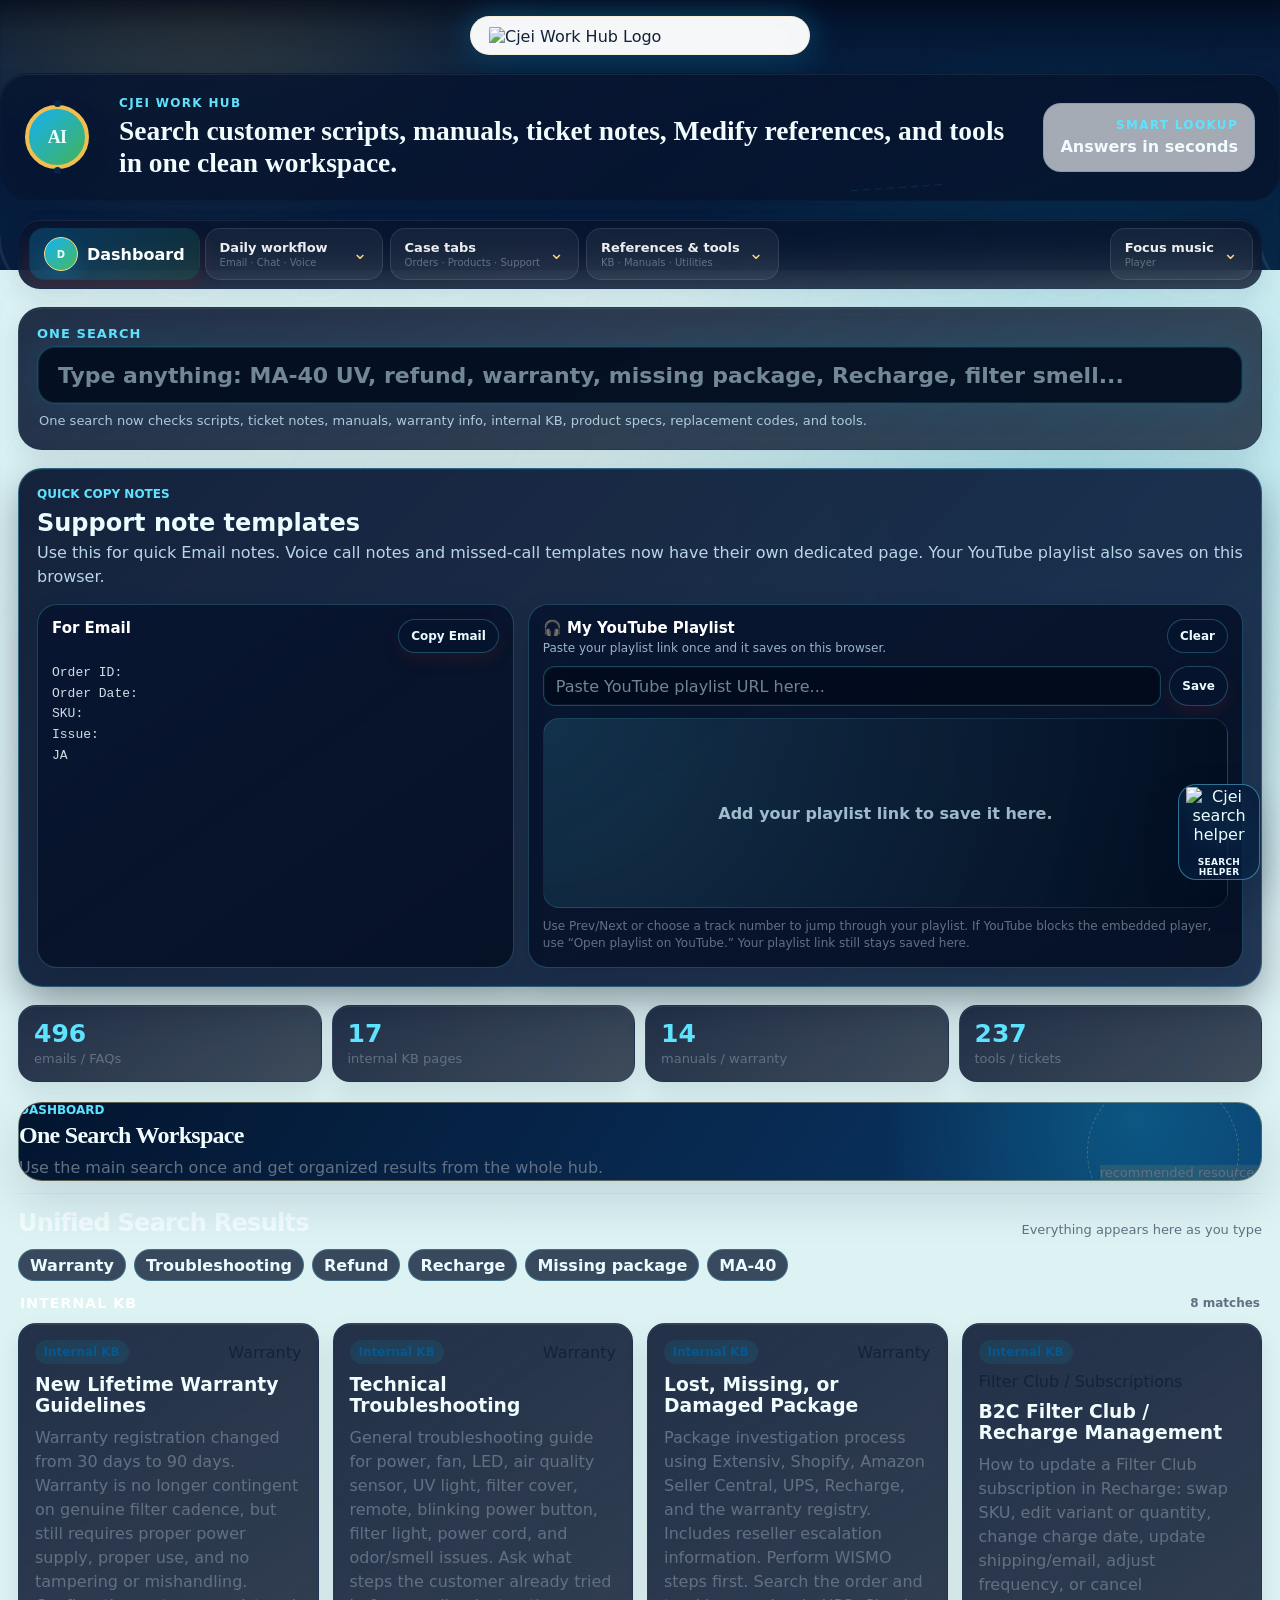
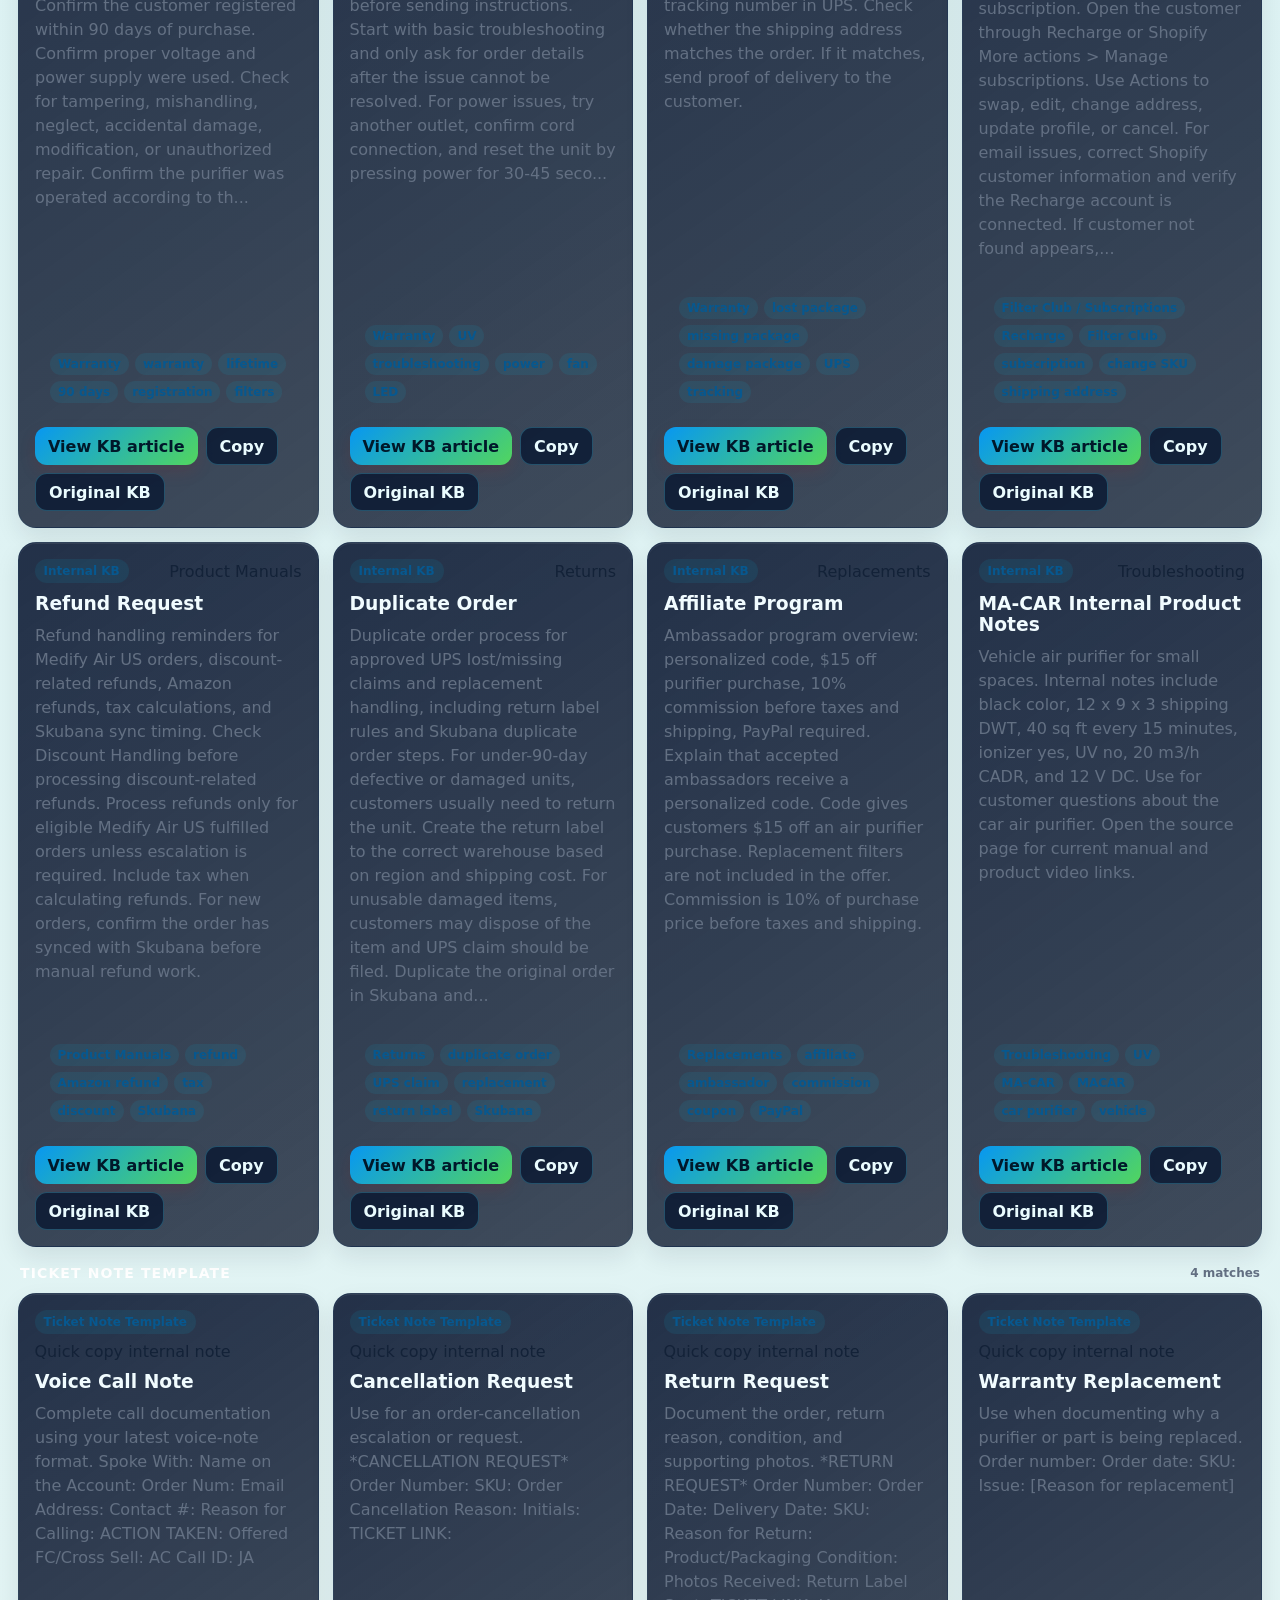
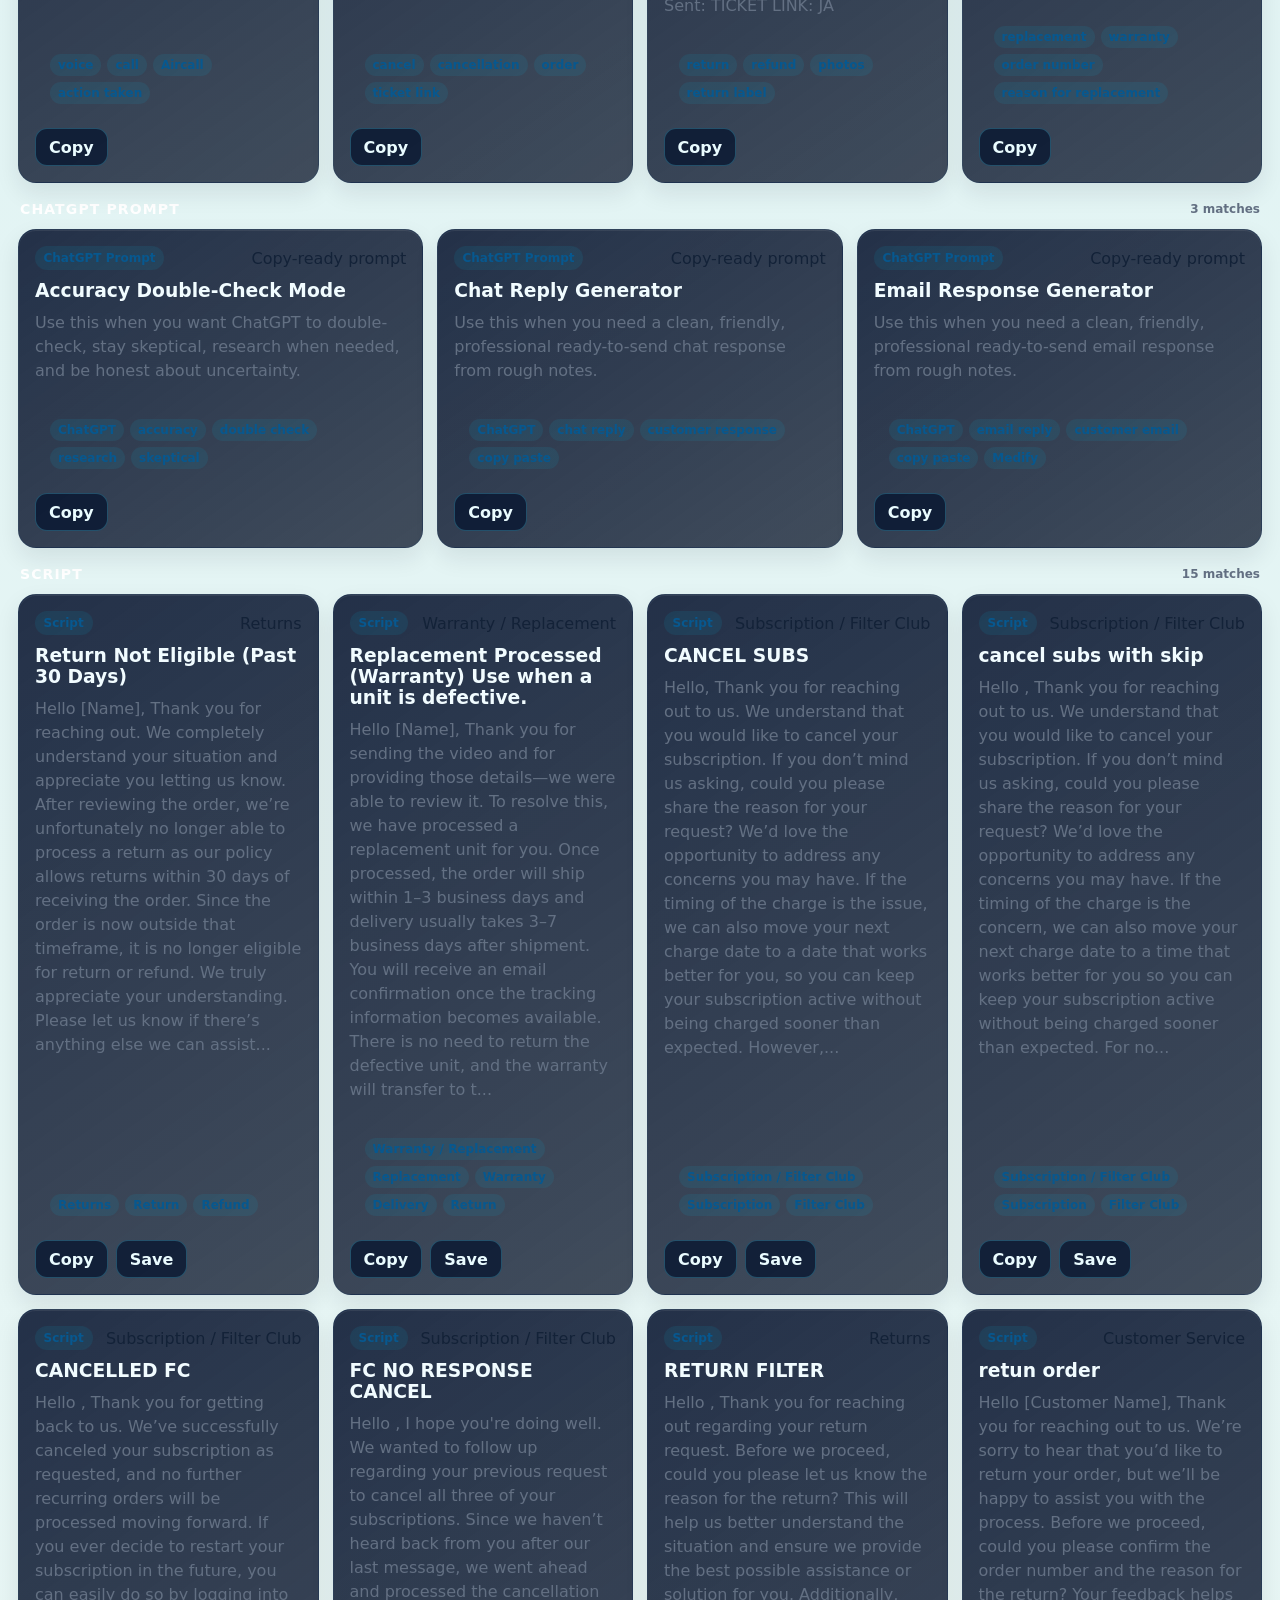
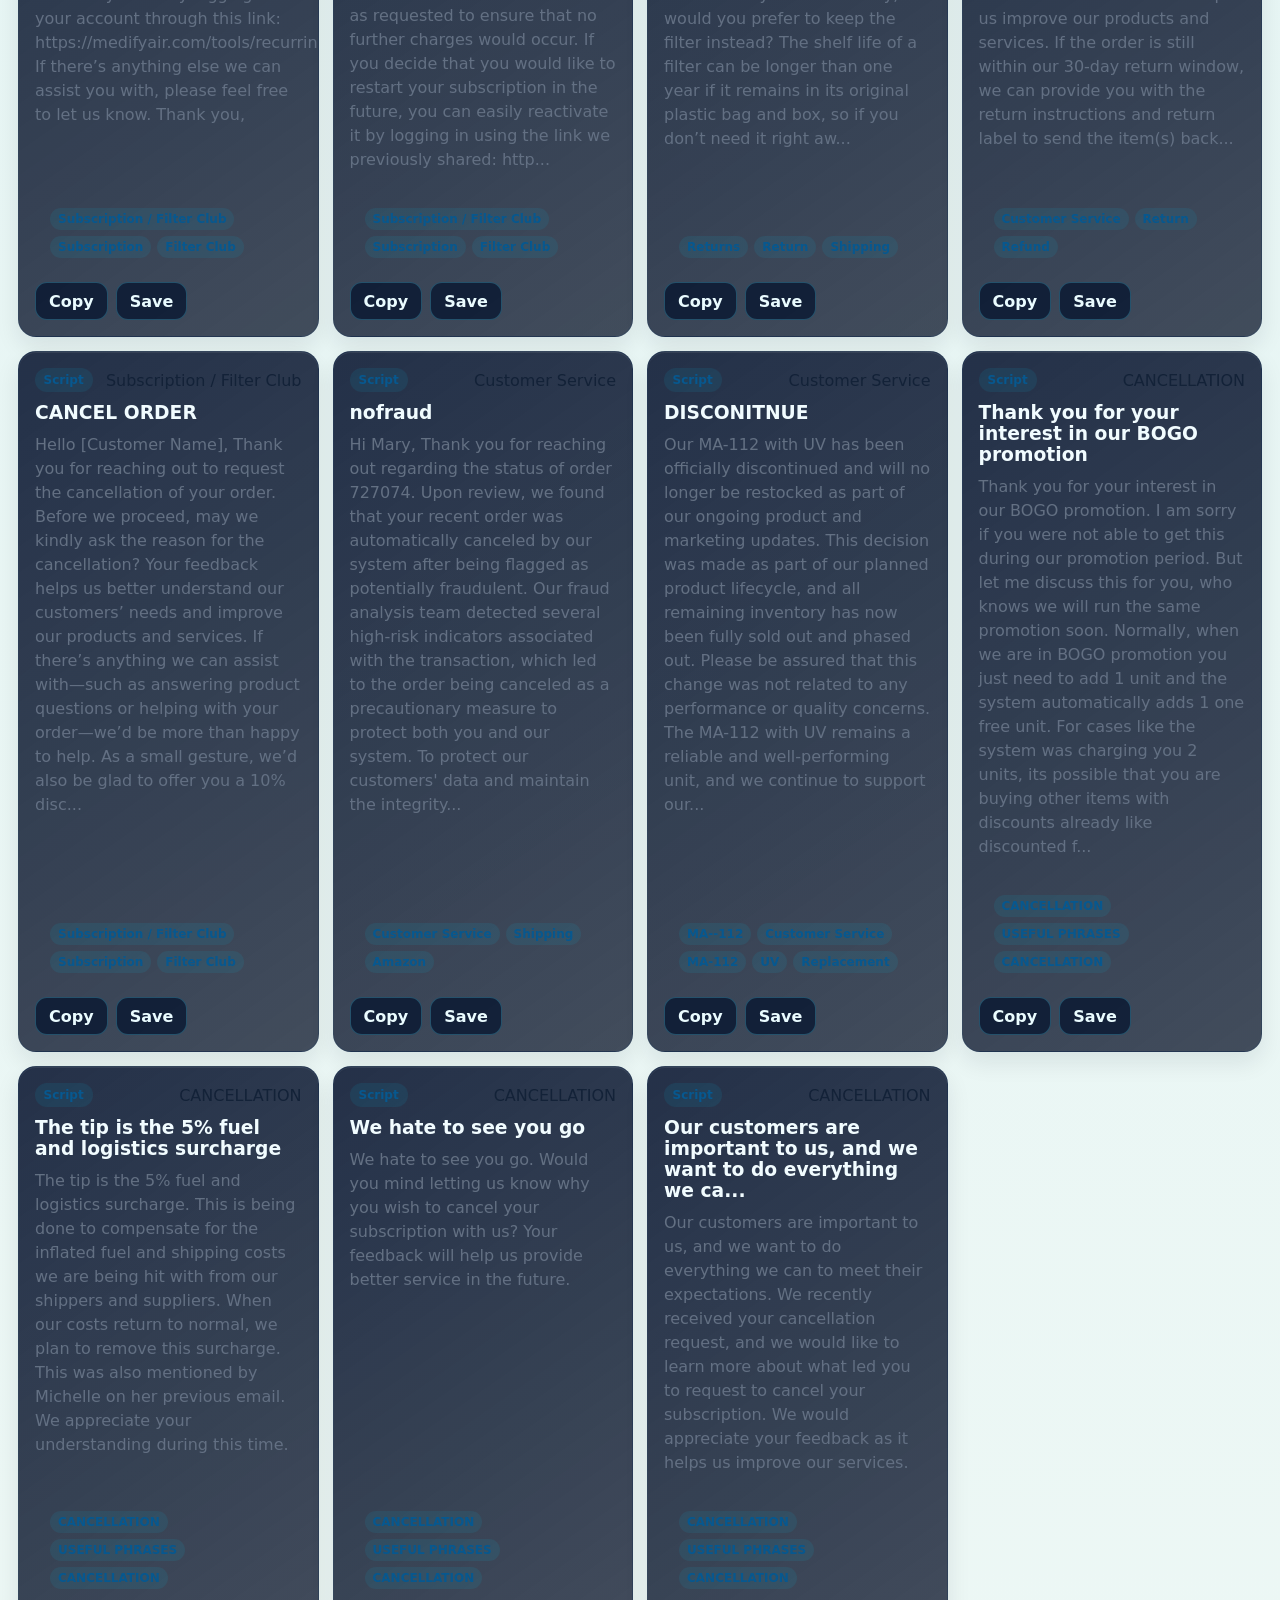
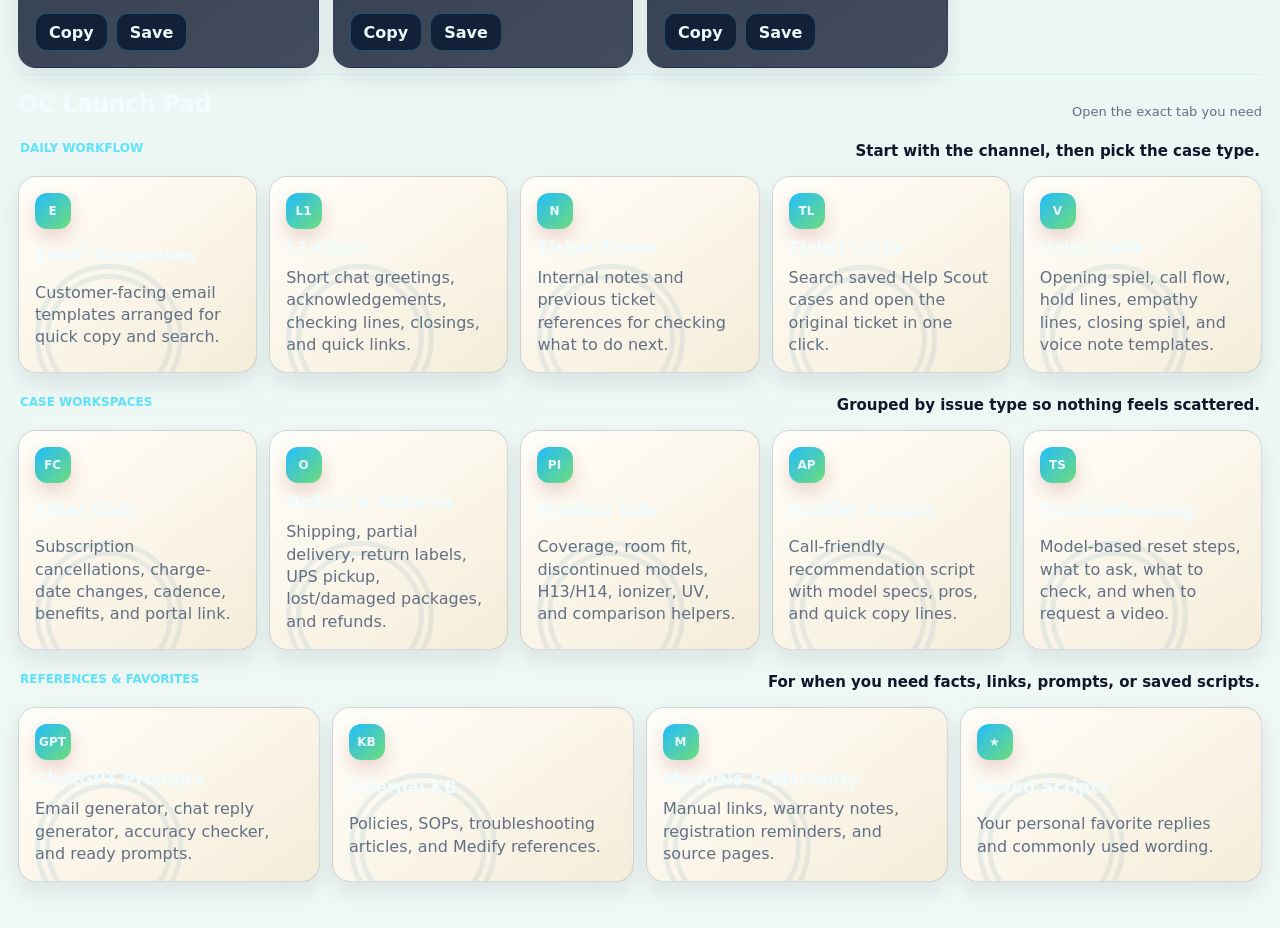
==== index.html @ 0a0c2036 "Add files via upload" ====
<!doctype html>
<html lang="en">
  <head>
    <meta charset="utf-8" />
    <meta name="viewport" content="width=device-width, initial-scale=1" />
    <title>Cjei Work Hub</title>
    <link rel="stylesheet" href="styles.css" />
  </head>
  <body>
    <header class="site-header">
      <div class="header-inner">
        <img src="assets/cjei-work-hub-logo.png" alt="Cjei Work Hub Logo" class="site-logo" />
      </div>
    </header>

    <section class="brand-hero" aria-label="Cjei Work Hub overview">
      <div class="hero-icon" aria-hidden="true">AI</div>
      <div>
        <span>Cjei Work Hub</span>
        <strong>Search customer scripts, manuals, ticket notes, Medify references, and tools in one clean workspace.</strong>
      </div>
      <div class="hero-stat" aria-label="Workspace benefit">
        <span>Smart lookup</span>
        <strong>Answers in seconds</strong>
      </div>
    </section>

    <main class="layout">
      <aside class="sidebar" aria-label="Workspace navigation">
        <div class="nav-dock">
          <span class="nav-group-label nav-dock-label">Start here</span>
          <button class="nav-item nav-home active" data-view="hub" title="Dashboard">
            <span class="icon">D</span>
            <span>Dashboard</span>
          </button>

          <details class="nav-dropdown">
            <summary>
              <span>Daily workflow</span>
              <small>Email · Chat · Voice</small>
            </summary>
            <div class="nav-dropdown-menu">
              <button class="nav-item" data-view="canned" title="Ready-to-send email responses">
                <span class="icon">E</span>
                <span>Email Responses</span>
              </button>
              <button class="nav-item" data-view="l1chats" title="L1 chat greetings and assistance templates">
                <span class="icon">L1</span>
                <span>L1 Chats</span>
              </button>
              <button class="nav-item" data-view="tickets" title="Ticket notes and previous cases">
                <span class="icon">N</span>
                <span>Ticket Notes</span>
              </button>
              <button class="nav-item" data-view="ticketLinks" title="Search and open saved Help Scout ticket links">
                <span class="icon">TL</span>
                <span>Ticket Links</span>
              </button>
              <button class="nav-item" data-view="voice" title="Voice call flow, spiels, and call notes">
                <span class="icon">V</span>
                <span>Voice Calls</span>
              </button>
            </div>
          </details>

          <details class="nav-dropdown">
            <summary>
              <span>Case tabs</span>
              <small>Orders · Products · Support</small>
            </summary>
            <div class="nav-dropdown-menu">
              <button class="nav-item" data-view="filterClub" title="Filter Club, subscriptions, cancellations, and charge-date changes">
                <span class="icon">FC</span>
                <span>Filter Club</span>
              </button>
              <button class="nav-item" data-view="orders" title="Orders, shipping, returns, refunds, and UPS flows">
                <span class="icon">O</span>
                <span>Orders & Returns</span>
              </button>
              <button class="nav-item" data-view="productInfo" title="Coverage, model comparison, and product notes">
                <span class="icon">PI</span>
                <span>Product Info</span>
              </button>
              <button class="nav-item" data-view="purifierScript" title="Air purifier recommendation scripts by model">
                <span class="icon">AP</span>
                <span>Purifier Scripts</span>
              </button>
              <button class="nav-item" data-view="troubleshooting" title="Model-based troubleshooting steps">
                <span class="icon">TS</span>
                <span>Troubleshooting</span>
              </button>
            </div>
          </details>

          <details class="nav-dropdown nav-dropdown-wide">
            <summary>
              <span>References & tools</span>
              <small>KB · Manuals · Utilities</small>
            </summary>
            <div class="nav-dropdown-menu nav-dropdown-grid">
              <button class="nav-item" data-view="prompts" title="Copy-ready ChatGPT prompts">
                <span class="icon">GPT</span>
                <span>ChatGPT Prompts</span>
              </button>
              <button class="nav-item" data-view="faqs" title="Common Medify Air customer questions and copy-ready answers">
                <span class="icon">FAQ</span>
                <span>FAQs</span>
              </button>
              <button class="nav-item" data-view="internalKb" title="Medify Air internal KB">
                <span class="icon">KB</span>
                <span>Internal KB</span>
              </button>
              <button class="nav-item" data-view="manuals" title="Manuals and warranty">
                <span class="icon">M</span>
                <span>Manuals & Warranty</span>
              </button>
              <button class="nav-item" data-view="tools" data-tool-focus="purifierCompare" title="Air purifier side-by-side comparison">
                <span class="icon">PC</span>
                <span>Purifier Compare</span>
              </button>
              <button class="nav-item" data-view="tools" data-tool-focus="replacement" title="Replacement code generator">
                <span class="icon">R</span>
                <span>Replacement Code</span>
              </button>
              <button class="nav-item" data-view="favorites" title="Saved scripts">
                <span class="icon">★</span>
                <span>Saved Scripts</span>
              </button>
              <button class="nav-item" data-view="tools" title="Sheet tools">
                <span class="icon">FX</span>
                <span>Sheet Tools</span>
              </button>
            </div>
          </details>

          <details class="nav-dropdown nav-music-dropdown">
            <summary>
              <span>Focus music</span>
              <small id="musicNavStatus">Player</small>
            </summary>
            <section class="focus-player" aria-label="Focus music player">
              <div>
                <p class="section-kicker">Focus music</p>
                <strong id="musicTitle">No track loaded</strong>
                <small id="musicMeta">Add safe audio URLs in focus_music.js</small>
              </div>
              <div class="music-controls">
                <button type="button" id="musicPrev" aria-label="Previous track">Prev</button>
                <button type="button" id="musicPlay" aria-label="Play or pause focus music">Play</button>
                <button type="button" id="musicNext" aria-label="Next track">Next</button>
                <button type="button" id="musicMute" aria-label="Mute or unmute focus music">Mute</button>
              </div>
              <label class="volume-control">
                <span>Volume</span>
                <input id="musicVolume" type="range" min="0" max="1" step="0.01" value="0.15" />
              </label>
            </section>
          </details>
        </div>
      </aside>

      <section class="workspace">
        <div class="toolbar">
          <label class="search-box">
            <span>One Search</span>
            <input id="searchInput" type="search" placeholder="Type anything: MA-40 UV, refund, warranty, missing package, Recharge, filter smell..." autocomplete="off" />
          </label>
          <select id="sheetFilter" aria-label="Filter by sheet"></select>
          <select id="sectionFilter" aria-label="Filter by section"></select>
          <p class="one-search-hint">One search now checks scripts, ticket notes, manuals, warranty info, internal KB, product specs, replacement codes, and tools.</p>
        </div>

        <section class="note-template-bar" aria-label="Quick copy note templates and YouTube playlist">
          <div class="note-template-intro">
            <p class="section-kicker">Quick copy notes</p>
            <h2>Support note templates</h2>
            <p>Use this for quick Email notes. Voice call notes and missed-call templates now have their own dedicated page. Your YouTube playlist also saves on this browser.</p>
          </div>

          <div class="note-template-grid">
            <article class="note-template-card">
              <div class="note-template-card-head">
                <strong>For Email</strong>
                <button class="note-template-copy" type="button" data-copy-text="Order ID: &#10;Order Date: &#10;SKU: &#10;Issue: &#10;JA" data-copy-label="Email note template copied" data-copy-key="quick-email-note" data-mark-completed="true">Copy Email</button>
              </div>
              <pre>Order ID: 
Order Date: 
SKU: 
Issue: 
JA</pre>
            </article>

            <article class="youtube-playlist-card">
              <div class="youtube-card-head">
                <div>
                  <strong>🎧 My YouTube Playlist</strong>
                  <span>Paste your playlist link once and it saves on this browser.</span>
                </div>
                <button class="youtube-clear" type="button" id="clearPlaylistBtn">Clear</button>
              </div>

              <div class="youtube-input-row">
                <input id="playlistUrlInput" type="url" placeholder="Paste YouTube playlist URL here..." autocomplete="off" />
                <button class="youtube-save" type="button" id="savePlaylistBtn">Save</button>
              </div>

              <div class="youtube-player-wrap" id="youtubePlayerWrap">
                <div class="youtube-empty" id="youtubeEmpty">
                  Add your playlist link to save it here.
                </div>
                <div
                  id="youtubePlaylistFrame"
                  class="youtube-player-frame"
                  aria-label="My YouTube Playlist"
                ></div>
              </div>

              <div class="youtube-controls" id="youtubeControls" hidden>
                <button class="youtube-step" type="button" id="youtubePrevBtn" aria-label="Play previous YouTube playlist track">◀ Prev</button>
                <label class="youtube-track-picker" for="youtubeTrackNumber">
                  <span>Track #</span>
                  <input id="youtubeTrackNumber" type="number" min="1" step="1" value="1" inputmode="numeric" />
                </label>
                <button class="youtube-load-track" type="button" id="youtubeLoadTrackBtn">Play selected</button>
                <button class="youtube-step" type="button" id="youtubeNextBtn" aria-label="Play next YouTube playlist track">Next ▶</button>
              </div>

              <div class="youtube-actions" id="youtubeActions" hidden>
                <a class="youtube-open" id="openPlaylistLink" href="#" target="_blank" rel="noopener noreferrer">▶ Open playlist on YouTube</a>
                <button class="youtube-copy-link" type="button" id="copyPlaylistLinkBtn">Copy link</button>
              </div>

              <p class="youtube-hint">Use Prev/Next or choose a track number to jump through your playlist. If YouTube blocks the embedded player, use “Open playlist on YouTube.” Your playlist link still stays saved here.</p>
            </article>
          </div>
        </section>

        <section class="stats" aria-label="Workspace summary">
          <div><strong id="recordCount">0</strong><span>emails / FAQs</span></div>
          <div><strong id="kbCount">0</strong><span>internal KB pages</span></div>
          <div><strong id="manualStatCount">0</strong><span>manuals / warranty</span></div>
          <div><strong id="toolCount">0</strong><span>tools / tickets</span></div>
        </section>

        <section id="hubView" class="view active">
          <div class="section-heading">
            <div>
              <p class="section-kicker">Dashboard</p>
              <h2>One Search Workspace</h2>
              <p>Use the main search once and get organized results from the whole hub.</p>
            </div>
            <span id="hubCount"></span>
          </div>

          <div class="result-header compact-heading">
            <h2>Unified Search Results</h2>
            <span>Everything appears here as you type</span>
          </div>
          <div class="quick-actions" aria-label="Common searches">
            <button class="quick-chip" type="button" data-quick-search="warranty">Warranty</button>
            <button class="quick-chip" type="button" data-quick-search="troubleshooting">Troubleshooting</button>
            <button class="quick-chip" type="button" data-quick-search="refund">Refund</button>
            <button class="quick-chip" type="button" data-quick-search="Recharge">Recharge</button>
            <button class="quick-chip" type="button" data-quick-search="missing package">Missing package</button>
            <button class="quick-chip" type="button" data-quick-search="MA-40">MA-40</button>
          </div>
          <div id="hubResults" class="knowledge-results"></div>
        
          <div class="result-header compact-heading section-shortcuts">
            <h2>OC Launch Pad</h2>
            <span>Open the exact tab you need</span>
          </div>

          <div class="dashboard-section-title">
            <p class="section-kicker">Daily workflow</p>
            <strong>Start with the channel, then pick the case type.</strong>
          </div>
          <div class="dashboard-grid compact-dashboard" aria-label="Daily workflow cards">
            <button class="dashboard-card" type="button" data-view="canned">
              <span class="card-icon">E</span>
              <strong>Email Responses</strong>
              <span>Customer-facing email templates arranged for quick copy and search.</span>
            </button>
            <button class="dashboard-card" type="button" data-view="l1chats">
              <span class="card-icon">L1</span>
              <strong>L1 Chats</strong>
              <span>Short chat greetings, acknowledgements, checking lines, closings, and quick links.</span>
            </button>
            <button class="dashboard-card" type="button" data-view="tickets">
              <span class="card-icon">N</span>
              <strong>Ticket Notes</strong>
              <span>Internal notes and previous ticket references for checking what to do next.</span>
            </button>
            <button class="dashboard-card" type="button" data-view="ticketLinks">
              <span class="card-icon">TL</span>
              <strong>Ticket Links</strong>
              <span>Search saved Help Scout cases and open the original ticket in one click.</span>
            </button>
            <button class="dashboard-card" type="button" data-view="voice">
              <span class="card-icon">V</span>
              <strong>Voice Calls</strong>
              <span>Opening spiel, call flow, hold lines, empathy lines, closing spiel, and voice note templates.</span>
            </button>
          </div>

          <div class="dashboard-section-title">
            <p class="section-kicker">Case workspaces</p>
            <strong>Grouped by issue type so nothing feels scattered.</strong>
          </div>
          <div class="dashboard-grid compact-dashboard" aria-label="Case workspace cards">
            <button class="dashboard-card" type="button" data-view="filterClub">
              <span class="card-icon">FC</span>
              <strong>Filter Club</strong>
              <span>Subscription cancellations, charge-date changes, cadence, benefits, and portal link.</span>
            </button>
            <button class="dashboard-card" type="button" data-view="orders">
              <span class="card-icon">O</span>
              <strong>Orders & Returns</strong>
              <span>Shipping, partial delivery, return labels, UPS pickup, lost/damaged packages, and refunds.</span>
            </button>
            <button class="dashboard-card" type="button" data-view="productInfo">
              <span class="card-icon">PI</span>
              <strong>Product Info</strong>
              <span>Coverage, room fit, discontinued models, H13/H14, ionizer, UV, and comparison helpers.</span>
            </button>
            <button class="dashboard-card" type="button" data-view="purifierScript">
              <span class="card-icon">AP</span>
              <strong>Purifier Scripts</strong>
              <span>Call-friendly recommendation script with model specs, pros, and quick copy lines.</span>
            </button>
            <button class="dashboard-card" type="button" data-view="troubleshooting">
              <span class="card-icon">TS</span>
              <strong>Troubleshooting</strong>
              <span>Model-based reset steps, what to ask, what to check, and when to request a video.</span>
            </button>
          </div>

          <div class="dashboard-section-title">
            <p class="section-kicker">References & favorites</p>
            <strong>For when you need facts, links, prompts, or saved scripts.</strong>
          </div>
          <div class="dashboard-grid compact-dashboard" aria-label="Reference cards">
            <button class="dashboard-card" type="button" data-view="prompts">
              <span class="card-icon">GPT</span>
              <strong>ChatGPT Prompts</strong>
              <span>Email generator, chat reply generator, accuracy checker, and ready prompts.</span>
            </button>
            <button class="dashboard-card" type="button" data-view="internalKb">
              <span class="card-icon">KB</span>
              <strong>Internal KB</strong>
              <span>Policies, SOPs, troubleshooting articles, and Medify references.</span>
            </button>
            <button class="dashboard-card" type="button" data-view="manuals">
              <span class="card-icon">M</span>
              <strong>Manuals & Warranty</strong>
              <span>Manual links, warranty notes, registration reminders, and source pages.</span>
            </button>
            <button class="dashboard-card" type="button" data-view="favorites">
              <span class="card-icon">★</span>
              <strong>Saved Scripts</strong>
              <span>Your personal favorite replies and commonly used wording.</span>
            </button>
          </div>

          </section>

        <section id="cannedView" class="view">
          <div class="section-heading">
            <div>
              <p class="section-kicker">Email response library</p>
              <h2>Email Responses</h2>
              <p>Search by customer issue, product/model, category, tags, or response text, then copy the right customer reply quickly.</p>
            </div>
            <span id="resultCount"></span>
          </div>
          <div class="library-toolbar">
            <label class="search-box">
              <span>Search canned responses</span>
              <input id="cannedSearch" type="search" placeholder="Search refund, warranty, subscription, MA-40, shipping..." autocomplete="off" />
            </label>
            <select id="cannedCategory" aria-label="Filter canned responses by category"></select>
            <select id="cannedModel" aria-label="Filter canned responses by model"></select>
            <button class="secondary-action" id="clearCannedFilters" type="button">Clear filters</button>
          </div>
          <div id="cannedChips" class="chip-row"></div>
          <div id="cards" class="cards"></div>
        </section>

        <section id="ticketsView" class="view">
          <div class="section-heading">
            <div>
              <p class="section-kicker">Ticket Library</p>
              <h2>Ticket Notes</h2>
              <p>Search previous internal notes, issue examples, customer scenarios, tags, models, and support references.</p>
            </div>
            <span id="ticketLibraryCount"></span>
          </div>
          <section class="ticket-note-template-panel" aria-label="Ticket note templates">
            <div class="ticket-note-template-heading">
              <div>
                <p class="section-kicker">Quick copy ticket notes</p>
                <h3>Ticket Note Templates</h3>
                <p>Copy the appropriate internal note, complete the missing details, and paste it into the customer ticket.</p>
              </div>
              <span id="ticketNoteTemplateCount"></span>
            </div>
            <div id="ticketNoteTemplateGrid" class="ticket-note-template-grid"></div>
          </section>

          <div class="ticket-hero">
            <label class="search-box">
              <span>Search tickets</span>
              <input id="ticketLibrarySearch" type="search" placeholder="Search delivered, unsafe link, MA-25, address update, refund..." autocomplete="off" />
            </label>
            <button class="secondary-action" id="clearTicketFilters" type="button">Clear filters</button>
          </div>
          <div class="filter-grid">
            <label>
              <span>Category</span>
              <select id="ticketLibraryCategory"></select>
            </label>
            <label>
              <span>Issue type</span>
              <select id="ticketLibraryIssue"></select>
            </label>
            <label>
              <span>Product / model</span>
              <select id="ticketLibraryModel"></select>
            </label>
            <label>
              <span>Status</span>
              <select id="ticketLibraryStatus"></select>
            </label>
            <label>
              <span>Tag</span>
              <select id="ticketLibraryTag"></select>
            </label>
          </div>
          <div id="ticketLibraryChips" class="chip-row"></div>
          <div id="ticketLibraryResults" class="ticket-library-grid"></div>
        </section>

        <section id="ticketLinksView" class="view">
          <div class="section-heading">
            <div>
              <p class="section-kicker">Direct ticket access</p>
              <h2>Ticket Links</h2>
              <p>Search saved Help Scout ticket references by issue, model, category, keyword, or ticket number, then open the original ticket directly.</p>
            </div>
            <span id="ticketLinkCount"></span>
          </div>
          <div class="ticket-hero ticket-link-hero">
            <label class="search-box">
              <span>Find a ticket link</span>
              <input id="ticketLinkSearch" type="search" placeholder="Search MA-50 LED, warranty, delivered, 65240..." autocomplete="off" />
            </label>
            <button class="secondary-action" id="clearTicketLinkSearch" type="button">Clear search</button>
          </div>
          <div class="ticket-link-note">
            <strong>Search Helper shortcut:</strong>
            <span>Ticket results now include an “Open ticket” button, so you can search from the dashboard or Cjei Bot and go straight to Help Scout.</span>
          </div>
          <div id="ticketLinkResults" class="ticket-library-grid ticket-link-grid"></div>
        </section>

        <section id="voiceView" class="view voice-page">
          <div class="section-heading">
            <div>
              <p class="section-kicker">Voice support</p>
              <h2>Voice Calls</h2>
              <p>Dedicated copy cards for call notes, missed-call SMS templates, outbound follow-up emails, and previous-agent call handling.</p>
            </div>
            <span>Voice notes + SMS</span>
          </div>

          <div class="workflow-page voice-flow-panel">
            <section class="flow-card hero-flow-card">
              <div>
                <p class="section-kicker">Call anchor</p>
                <h3>Simple flow when the call feels everywhere</h3>
                <p>Listen → verify → check → explain → next step → close warmly.</p>
              </div>
              <ol class="flow-steps">
                <li><strong>1. Listen + acknowledge</strong><span>I understand. Thank you for explaining that to me.</span></li>
                <li><strong>2. Verify</strong><span>Ask for order number, email, phone, or shipping address.</span></li>
                <li><strong>3. Check quietly</strong><span>Review order, subscription, warranty, tracking, or notes.</span></li>
                <li><strong>4. Explain clearly</strong><span>Tell the customer what happened and what we can do next.</span></li>
                <li><strong>5. Set expectations</strong><span>Give timeframe, email confirmation, tracking, or follow-up steps.</span></li>
                <li><strong>6. Close with care</strong><span>Ask if they need anything else, then end warmly.</span></li>
              </ol>
            </section>

            <section class="script-bank">
              <article class="note-template-card flow-script-card">
                <div class="note-template-card-head"><strong>Opening Spiel</strong><button class="note-template-copy" type="button" data-copy-text="Hi! Thank you for calling Medify Air. This is Cjei. How can I help you today?" data-copy-label="Opening spiel copied">Copy</button></div>
                <pre>Hi! Thank you for calling Medify Air. This is Cjei. How can I help you today?</pre>
              </article>
              <article class="note-template-card flow-script-card">
                <div class="note-template-card-head"><strong>Upset Customer Line</strong><button class="note-template-copy" type="button" data-copy-text="I’m sorry to hear that, but don’t worry. I’ll do my best to check this for you and help get this taken care of." data-copy-label="Empathy line copied">Copy</button></div>
                <pre>I’m sorry to hear that, but don’t worry. I’ll do my best to check this for you and help get this taken care of.</pre>
              </article>
              <article class="note-template-card flow-script-card">
                <div class="note-template-card-head"><strong>Hold / Checking Line</strong><button class="note-template-copy" type="button" data-copy-text="Thank you. Please give me just a moment while I pull this up and review the details." data-copy-label="Hold line copied">Copy</button></div>
                <pre>Thank you. Please give me just a moment while I pull this up and review the details.</pre>
              </article>
              <article class="note-template-card flow-script-card">
                <div class="note-template-card-head"><strong>Smile Closing</strong><button class="note-template-copy" type="button" data-copy-text="It was truly a pleasure assisting you today. Thank you so much for your patience and kindness. I’m glad we were able to get this taken care of for you, and I hope you have a wonderful rest of your day!" data-copy-label="Closing spiel copied">Copy</button></div>
                <pre>It was truly a pleasure assisting you today. Thank you so much for your patience and kindness. I’m glad we were able to get this taken care of for you, and I hope you have a wonderful rest of your day!</pre>
              </article>
            </section>

            <div class="section-band aht-call-band">
              <h3>AHT Call Control / Email Transition Scripts</h3>
              <span>End long order calls smoothly</span>
            </div>
            <section class="script-bank aht-call-script-bank" aria-label="AHT call control and email transition scripts">
              <article class="note-template-card flow-script-card aht-script-card">
                <div class="note-template-card-head">
                  <div>
                    <strong>AHT Call Control - Continue Order Setup by Email</strong>
                    <span>Use this when you need to create a draft order, invoice, secure checkout link, or subscription setup and continue by email.</span>
                  </div>
                  <button class="note-template-copy" type="button" data-copy-text="Just to make sure everything is handled correctly, I’ll go ahead and send the details to your email so you can review them carefully. From there, we can continue the next steps by email, and you can reply directly if you have any questions or if anything needs to be adjusted." data-copy-label="AHT Call Control - Continue Order Setup by Email copied">Copy</button>
                </div>
                <pre>Just to make sure everything is handled correctly, I’ll go ahead and send the details to your email so you can review them carefully. From there, we can continue the next steps by email, and you can reply directly if you have any questions or if anything needs to be adjusted.</pre>
              </article>
              <article class="note-template-card flow-script-card aht-script-card">
                <div class="note-template-card-head">
                  <div>
                    <strong>AHT Call Control - Warm Email Transition</strong>
                    <span>Friendly version when you do not want the customer to feel rushed.</span>
                  </div>
                  <button class="note-template-copy" type="button" data-copy-text="I want to make sure everything is entered correctly for you, and I also don’t want to keep you waiting on the line while I prepare the order. What I’ll do is send the order details and secure checkout link to your email instead.&#10;&#10;Please review everything first before completing the purchase, and once it’s done, just reply to my email so I can help move the order forward." data-copy-label="AHT Call Control - Warm Email Transition copied">Copy</button>
                </div>
                <pre>I want to make sure everything is entered correctly for you, and I also don’t want to keep you waiting on the line while I prepare the order. What I’ll do is send the order details and secure checkout link to your email instead.

Please review everything first before completing the purchase, and once it’s done, just reply to my email so I can help move the order forward.</pre>
              </article>
              <article class="note-template-card flow-script-card aht-script-card">
                <div class="note-template-card-head">
                  <div>
                    <strong>AHT Call Control - Long Call / Many Questions</strong>
                    <span>Use when the customer keeps asking follow-up questions and the call is getting long.</span>
                  </div>
                  <button class="note-template-copy" type="button" data-copy-text="I completely understand, and I want to make sure we get this handled properly. Since I’ll need to prepare the order and send you a secure payment link, the best next step is for me to send everything by email so you can review the details at your convenience.&#10;&#10;That way, you won’t have to stay on the phone while I work on the order, and you can simply reply to my email if anything needs to be changed." data-copy-label="AHT Call Control - Long Call / Many Questions copied">Copy</button>
                </div>
                <pre>I completely understand, and I want to make sure we get this handled properly. Since I’ll need to prepare the order and send you a secure payment link, the best next step is for me to send everything by email so you can review the details at your convenience.

That way, you won’t have to stay on the phone while I work on the order, and you can simply reply to my email if anything needs to be changed.</pre>
              </article>
              <article class="note-template-card flow-script-card aht-script-card">
                <div class="note-template-card-head">
                  <div>
                    <strong>AHT Call Control - Smooth Call Closing After Email Transition</strong>
                    <span>Use after explaining that the rest of the order/setup will continue by email.</span>
                  </div>
                  <button class="note-template-copy" type="button" data-copy-text="So just to recap, I’ll be sending the secure checkout/order details to your email. Please review everything first, and once completed, you can reply to my email so I can help with the next step.&#10;&#10;Before I let you go, is there anything else I can quickly assist you with today?&#10;&#10;Alright, thank you so much for your time. I’ll send the follow-up email shortly with the order details and next steps. You can reply there once you’re ready. Have a great day!" data-copy-label="AHT Call Control - Smooth Call Closing After Email Transition copied">Copy</button>
                </div>
                <pre>So just to recap, I’ll be sending the secure checkout/order details to your email. Please review everything first, and once completed, you can reply to my email so I can help with the next step.

Before I let you go, is there anything else I can quickly assist you with today?

Alright, thank you so much for your time. I’ll send the follow-up email shortly with the order details and next steps. You can reply there once you’re ready. Have a great day!</pre>
              </article>
              <article class="note-template-card flow-script-card aht-script-card">
                <div class="note-template-card-head">
                  <div>
                    <strong>AHT Call Control - Add Remaining Info to Follow-Up Email</strong>
                    <span>Use when the customer asks another question while you are already transitioning to email.</span>
                  </div>
                  <button class="note-template-copy" type="button" data-copy-text="I completely understand. To make sure I don’t miss any details and so you have everything in writing, I’ll include that information in my follow-up email as well. That way, you can review everything clearly, and we can continue from there." data-copy-label="AHT Call Control - Add Remaining Info to Follow-Up Email copied">Copy</button>
                </div>
                <pre>I completely understand. To make sure I don’t miss any details and so you have everything in writing, I’ll include that information in my follow-up email as well. That way, you can review everything clearly, and we can continue from there.</pre>
              </article>
            </section>
          </div>


            <div class="section-band voice-spiel-band">
              <h3>Voice Call Spiels / Ready Lines</h3>
              <span>Voicemail + common voice scenarios</span>
            </div>
            <section class="script-bank voice-spiel-script-bank" aria-label="Voice call spiels and ready lines">
              <article class="note-template-card flow-script-card voice-spiel-card">
                <div class="note-template-card-head">
                  <div>
                    <strong>Callback Voicemail</strong>
                    <span>Use when you tried calling the customer back and reached their voicemail.</span>
                  </div>
                  <button class="note-template-copy" type="button" data-copy-text="Hi, this is Medify Air Customer Support. We’re sorry we weren’t able to reach you today.&#10;&#10;If you still need assistance, please feel free to call us back at 1-888-258-1008. Our business hours are Monday through Friday from 9 AM to 9 PM, and Saturday from 9 AM to 6 PM.&#10;&#10;You may also email us at info@medifyair.com, and we’ll be happy to help.&#10;&#10;Thank you, and have a great day." data-copy-label="Callback Voicemail copied">Copy</button>
                </div>
                <pre>Hi, this is Medify Air Customer Support. We’re sorry we weren’t able to reach you today.

If you still need assistance, please feel free to call us back at 1-888-258-1008. Our business hours are Monday through Friday from 9 AM to 9 PM, and Saturday from 9 AM to 6 PM.

You may also email us at info@medifyair.com, and we’ll be happy to help.

Thank you, and have a great day.</pre>
              </article>
              <article class="note-template-card flow-script-card voice-spiel-card">
                <div class="note-template-card-head">
                  <div>
                    <strong>Follow-Up Call Voicemail</strong>
                    <span>Use when you called the customer back for an existing concern or ticket and reached voicemail.</span>
                  </div>
                  <button class="note-template-copy" type="button" data-copy-text="Hi, this is Cjei from Medify Air. I’m calling to follow up regarding your recent concern. Please don’t hesitate to call us back at 888-258-1008, or you may also send us an email at info@medifyair.com. Our business hours are Monday through Friday from 9:00 AM to 9:00 PM, and Saturday from 9:00 AM to 6:00 PM. Thank you, and have a great day." data-copy-label="Follow-Up Call Voicemail copied">Copy</button>
                </div>
                <pre>Hi, this is Cjei from Medify Air. I’m calling to follow up regarding your recent concern. Please don’t hesitate to call us back at 888-258-1008, or you may also send us an email at info@medifyair.com. Our business hours are Monday through Friday from 9:00 AM to 9:00 PM, and Saturday from 9:00 AM to 6:00 PM. Thank you, and have a great day.</pre>
              </article>
              <article class="note-template-card flow-script-card voice-spiel-card">
                <div class="note-template-card-head">
                  <div>
                    <strong>Order Follow-Up Voicemail</strong>
                    <span>Use when following up about an order, draft, invoice, or checkout link.</span>
                  </div>
                  <button class="note-template-copy" type="button" data-copy-text="Hi, this is Cjei from Medify Air. I’m calling to follow up regarding your order. I’ll also send you an email with the details, so you can review everything when you have a chance. Please don’t hesitate to call us back at 888-258-1008, or send us an email at info@medifyair.com. Our business hours are Monday through Friday from 9:00 AM to 9:00 PM, and Saturday from 9:00 AM to 6:00 PM. Thank you, and have a great day." data-copy-label="Order Follow-Up Voicemail copied">Copy</button>
                </div>
                <pre>Hi, this is Cjei from Medify Air. I’m calling to follow up regarding your order. I’ll also send you an email with the details, so you can review everything when you have a chance. Please don’t hesitate to call us back at 888-258-1008, or send us an email at info@medifyair.com. Our business hours are Monday through Friday from 9:00 AM to 9:00 PM, and Saturday from 9:00 AM to 6:00 PM. Thank you, and have a great day.</pre>
              </article>
              <article class="note-template-card flow-script-card voice-spiel-card">
                <div class="note-template-card-head">
                  <div>
                    <strong>UPS Claim Follow-Up Voicemail</strong>
                    <span>Use when following up about a lost, damaged, or investigation claim.</span>
                  </div>
                  <button class="note-template-copy" type="button" data-copy-text="Hi, this is Cjei from Medify Air. I’m calling to follow up regarding your UPS claim. I’ll send you an email with the current update, and you may reply there if you have any questions or additional information to provide. You can also call us back at 888-258-1008 or email us at info@medifyair.com during our business hours. Thank you, and have a great day." data-copy-label="UPS Claim Follow-Up Voicemail copied">Copy</button>
                </div>
                <pre>Hi, this is Cjei from Medify Air. I’m calling to follow up regarding your UPS claim. I’ll send you an email with the current update, and you may reply there if you have any questions or additional information to provide. You can also call us back at 888-258-1008 or email us at info@medifyair.com during our business hours. Thank you, and have a great day.</pre>
              </article>
              <article class="note-template-card flow-script-card voice-spiel-card">
                <div class="note-template-card-head">
                  <div>
                    <strong>Warranty Follow-Up Voicemail</strong>
                    <span>Use when following up about a warranty case, video, photo, proof of purchase, or next steps.</span>
                  </div>
                  <button class="note-template-copy" type="button" data-copy-text="Hi, this is Cjei from Medify Air. I’m calling to follow up regarding your warranty concern. I’ll also send you an email with the details and next steps, so you can review everything there. Please don’t hesitate to call us back at 888-258-1008, or send us an email at info@medifyair.com. Thank you, and have a great day." data-copy-label="Warranty Follow-Up Voicemail copied">Copy</button>
                </div>
                <pre>Hi, this is Cjei from Medify Air. I’m calling to follow up regarding your warranty concern. I’ll also send you an email with the details and next steps, so you can review everything there. Please don’t hesitate to call us back at 888-258-1008, or send us an email at info@medifyair.com. Thank you, and have a great day.</pre>
              </article>
              <article class="note-template-card flow-script-card voice-spiel-card">
                <div class="note-template-card-head">
                  <div>
                    <strong>Account Verification</strong>
                    <span>Use early in the call before checking order, subscription, warranty, or account details.</span>
                  </div>
                  <button class="note-template-copy" type="button" data-copy-text="I can definitely check that for you. To make sure I’m looking at the correct account, may I please have the email address or order number associated with the order?" data-copy-label="Account Verification copied">Copy</button>
                </div>
                <pre>I can definitely check that for you. To make sure I’m looking at the correct account, may I please have the email address or order number associated with the order?</pre>
              </article>
              <article class="note-template-card flow-script-card voice-spiel-card">
                <div class="note-template-card-head">
                  <div>
                    <strong>Permission to Hold</strong>
                    <span>Use before placing the customer on hold while you check systems or create an order.</span>
                  </div>
                  <button class="note-template-copy" type="button" data-copy-text="Thank you for that information. I’ll need a moment to review the details and make sure I’m giving you the correct information. Would it be okay if I place you on a brief hold?" data-copy-label="Permission to Hold copied">Copy</button>
                </div>
                <pre>Thank you for that information. I’ll need a moment to review the details and make sure I’m giving you the correct information. Would it be okay if I place you on a brief hold?</pre>
              </article>
              <article class="note-template-card flow-script-card voice-spiel-card">
                <div class="note-template-card-head">
                  <div>
                    <strong>Back From Hold</strong>
                    <span>Use when returning from hold, especially if the hold took longer than expected.</span>
                  </div>
                  <button class="note-template-copy" type="button" data-copy-text="Thank you so much for waiting, and I really appreciate your patience. I was able to check the details for you." data-copy-label="Back From Hold copied">Copy</button>
                </div>
                <pre>Thank you so much for waiting, and I really appreciate your patience. I was able to check the details for you.</pre>
              </article>
              <article class="note-template-card flow-script-card voice-spiel-card">
                <div class="note-template-card-head">
                  <div>
                    <strong>Need More Time / Avoid Dead Air</strong>
                    <span>Use when the system is loading or you need more time but do not want silence.</span>
                  </div>
                  <button class="note-template-copy" type="button" data-copy-text="I’m still reviewing the details on my end. Thank you for your patience — I just want to make sure everything is accurate before I provide the next step." data-copy-label="Need More Time / Avoid Dead Air copied">Copy</button>
                </div>
                <pre>I’m still reviewing the details on my end. Thank you for your patience — I just want to make sure everything is accurate before I provide the next step.</pre>
              </article>
              <article class="note-template-card flow-script-card voice-spiel-card">
                <div class="note-template-card-head">
                  <div>
                    <strong>No Card Info Over the Phone</strong>
                    <span>Use when the customer wants to provide payment details verbally.</span>
                  </div>
                  <button class="note-template-copy" type="button" data-copy-text="For your security, we’re not able to take card information over the phone. What I can do is send you a secure checkout link by email, and you can enter your payment information safely from there." data-copy-label="No Card Info Over the Phone copied">Copy</button>
                </div>
                <pre>For your security, we’re not able to take card information over the phone. What I can do is send you a secure checkout link by email, and you can enter your payment information safely from there.</pre>
              </article>
              <article class="note-template-card flow-script-card voice-spiel-card">
                <div class="note-template-card-head">
                  <div>
                    <strong>Secure Checkout Link Recap</strong>
                    <span>Use before ending a call after sending a draft order or invoice.</span>
                  </div>
                  <button class="note-template-copy" type="button" data-copy-text="Just to recap, I sent the secure checkout link to your email. Please review the order details first, and once everything looks correct, you can complete the purchase through that link. After that, you can reply to my email with the order number so I can help with the next step." data-copy-label="Secure Checkout Link Recap copied">Copy</button>
                </div>
                <pre>Just to recap, I sent the secure checkout link to your email. Please review the order details first, and once everything looks correct, you can complete the purchase through that link. After that, you can reply to my email with the order number so I can help with the next step.</pre>
              </article>
              <article class="note-template-card flow-script-card voice-spiel-card">
                <div class="note-template-card-head">
                  <div>
                    <strong>Shipping Timeframe After Order</strong>
                    <span>Use after confirming an order has been placed or moved forward.</span>
                  </div>
                  <button class="note-template-copy" type="button" data-copy-text="Once your order has been processed, it will be fulfilled and shipped within 1–3 business days, and delivered within 3–7 business days after shipment. You’ll receive an email confirmation once the order ships and tracking information is available." data-copy-label="Shipping Timeframe After Order copied">Copy</button>
                </div>
                <pre>Once your order has been processed, it will be fulfilled and shipped within 1–3 business days, and delivered within 3–7 business days after shipment. You’ll receive an email confirmation once the order ships and tracking information is available.</pre>
              </article>
              <article class="note-template-card flow-script-card voice-spiel-card">
                <div class="note-template-card-head">
                  <div>
                    <strong>Subscription Activation Reminder</strong>
                    <span>Use when sending a Filter Club activation request.</span>
                  </div>
                  <button class="note-template-copy" type="button" data-copy-text="I also sent the subscription activation request to your email. Please review the details carefully before proceeding, and once everything looks correct, you can complete the activation through the link provided." data-copy-label="Subscription Activation Reminder copied">Copy</button>
                </div>
                <pre>I also sent the subscription activation request to your email. Please review the details carefully before proceeding, and once everything looks correct, you can complete the activation through the link provided.</pre>
              </article>
              <article class="note-template-card flow-script-card voice-spiel-card">
                <div class="note-template-card-head">
                  <div>
                    <strong>Escalation / Email Follow-Up</strong>
                    <span>Use when the concern needs further review and you need to continue by email.</span>
                  </div>
                  <button class="note-template-copy" type="button" data-copy-text="I want to make sure this is handled correctly, so I’ll need to review this further with our team. I’ll send you a follow-up email with the next update, and you can reply there if you have any additional information to add." data-copy-label="Escalation / Email Follow-Up copied">Copy</button>
                </div>
                <pre>I want to make sure this is handled correctly, so I’ll need to review this further with our team. I’ll send you a follow-up email with the next update, and you can reply there if you have any additional information to add.</pre>
              </article>
              <article class="note-template-card flow-script-card voice-spiel-card">
                <div class="note-template-card-head">
                  <div>
                    <strong>Previous Agent Unavailable</strong>
                    <span>Use when the customer asks for another agent who is not available.</span>
                  </div>
                  <button class="note-template-copy" type="button" data-copy-text="I understand you were working with them before. They may not be available at the moment, but I can still review the account notes and do my best to continue helping you from where things left off." data-copy-label="Previous Agent Unavailable copied">Copy</button>
                </div>
                <pre>I understand you were working with them before. They may not be available at the moment, but I can still review the account notes and do my best to continue helping you from where things left off.</pre>
              </article>
              <article class="note-template-card flow-script-card voice-spiel-card">
                <div class="note-template-card-head">
                  <div>
                    <strong>Transfer Warm-Up</strong>
                    <span>Use before transferring the customer to another agent or department.</span>
                  </div>
                  <button class="note-template-copy" type="button" data-copy-text="I want to make sure you’re connected with the right support. I’ll transfer you now, and I’ll do my best to provide the next agent with the details so you don’t have to repeat everything." data-copy-label="Transfer Warm-Up copied">Copy</button>
                </div>
                <pre>I want to make sure you’re connected with the right support. I’ll transfer you now, and I’ll do my best to provide the next agent with the details so you don’t have to repeat everything.</pre>
              </article>
              <article class="note-template-card flow-script-card voice-spiel-card">
                <div class="note-template-card-head">
                  <div>
                    <strong>Callback Offer</strong>
                    <span>Use when the customer prefers not to wait or the concern needs more time.</span>
                  </div>
                  <button class="note-template-copy" type="button" data-copy-text="I understand. If it’s more convenient, we can also follow up with you by email, or you may provide your preferred callback number and the best time for us to reach you." data-copy-label="Callback Offer copied">Copy</button>
                </div>
                <pre>I understand. If it’s more convenient, we can also follow up with you by email, or you may provide your preferred callback number and the best time for us to reach you.</pre>
              </article>
              <article class="note-template-card flow-script-card voice-spiel-card">
                <div class="note-template-card-head">
                  <div>
                    <strong>Smooth End When Call Is Getting Long</strong>
                    <span>Use when you already answered the main concern and need to wrap up professionally.</span>
                  </div>
                  <button class="note-template-copy" type="button" data-copy-text="I want to make sure I don’t keep you on the line longer than necessary. I’ll include the remaining details in my follow-up email, so you’ll have everything in writing and can reply there if anything needs to be adjusted." data-copy-label="Smooth End When Call Is Getting Long copied">Copy</button>
                </div>
                <pre>I want to make sure I don’t keep you on the line longer than necessary. I’ll include the remaining details in my follow-up email, so you’ll have everything in writing and can reply there if anything needs to be adjusted.</pre>
              </article>
              <article class="note-template-card flow-script-card voice-spiel-card">
                <div class="note-template-card-head">
                  <div>
                    <strong>Avoid Saying ‘Actually’</strong>
                    <span>Quick replacements when you catch yourself saying actually too often.</span>
                  </div>
                  <button class="note-template-copy" type="button" data-copy-text="Instead of saying “actually,” you can use: “Just to clarify,” “Upon checking,” “Based on what I’m seeing here,” “In this case,” “At this time,” or “What I can confirm is.”" data-copy-label="Avoid Saying ‘Actually’ copied">Copy</button>
                </div>
                <pre>Instead of saying “actually,” you can use: “Just to clarify,” “Upon checking,” “Based on what I’m seeing here,” “In this case,” “At this time,” or “What I can confirm is.”</pre>
              </article>
            </section>

          <div class="voice-template-grid note-template-grid">
            <article class="note-template-card voice-template-card voice-wide">
              <div class="note-template-card-head">
                <strong>For Voice Notes</strong>
                <button class="note-template-copy" type="button" data-copy-text="Spoke With: &#10;Name on the Account: &#10;Order Num: &#10;Email Address: &#10;Contact #: &#10;Reason for Calling:&#10;-&#10;ACTION TAKEN: &#10;-&#10;Offered FC/Cross Sell: &#10;AC Call ID:&#10;JA " data-copy-label="Voice notes copied">Copy</button>
              </div>
              <pre>Spoke With: 
Name on the Account: 
Order Num: 
Email Address: 
Contact #: 
Reason for Calling:
-
ACTION TAKEN: 
-
Offered FC/Cross Sell: 
AC Call ID:
JA </pre>
            </article>
            <article class="note-template-card voice-template-card ">
              <div class="note-template-card-head">
                <strong>SMS Missed Call</strong>
                <button class="note-template-copy" type="button" data-copy-text="Hi! Thank you for contacting Medify Air. We&#x27;re sorry we missed your call. If you need additional help, please send us an email or don&#x27;t hesitate to call us back during our business hours. Our operating hours are from 9am to 9pm on weekdays and 9am to 6pm on Saturdays.&#10;&#10;Medify Air Customer Support Team&#10;Phone: 1-888-258-1008&#10;Email: info@medifyair.com" data-copy-label="SMS missed call copied">Copy</button>
              </div>
              <pre>Hi! Thank you for contacting Medify Air. We're sorry we missed your call. If you need additional help, please send us an email or don't hesitate to call us back during our business hours. Our operating hours are from 9am to 9pm on weekdays and 9am to 6pm on Saturdays.

Medify Air Customer Support Team
Phone: 1-888-258-1008
Email: info@medifyair.com</pre>
            </article>
            <article class="note-template-card voice-template-card ">
              <div class="note-template-card-head">
                <strong>Outbound Email</strong>
                <button class="note-template-copy" type="button" data-copy-text="Hi,&#10;&#10;Good day to you! This is Cjei from Medify Air, and I hope that you&#x27;re having a great day so far. I noticed that we missed your call earlier, and I wanted to reach out to see if there&#x27;s anything we can do to assist you. I just wanted to let you know that our team is here to help in any way we can, so please don&#x27;t hesitate to let us know what you need.&#10;&#10;Our operating hours are from 9am to 9pm on weekdays and 9am to 6pm on Saturdays.&#10;&#10;Medify Air Customer Support Team&#10;Phone: 1-888-258-1008&#10;Email: info@medifyair.com&#10;&#10;Have a great day!&#10;&#10;Best," data-copy-label="Outbound email copied" data-copy-key="voice-outbound-email" data-mark-completed="true">Copy</button>
              </div>
              <pre>Hi,

Good day to you! This is Cjei from Medify Air, and I hope that you're having a great day so far. I noticed that we missed your call earlier, and I wanted to reach out to see if there's anything we can do to assist you. I just wanted to let you know that our team is here to help in any way we can, so please don't hesitate to let us know what you need.

Our operating hours are from 9am to 9pm on weekdays and 9am to 6pm on Saturdays.

Medify Air Customer Support Team
Phone: 1-888-258-1008
Email: info@medifyair.com

Have a great day!

Best,</pre>
            </article>
            <article class="note-template-card voice-template-card ">
              <div class="note-template-card-head">
                <strong>Customer Requesting Previous Agent</strong>
                <button class="note-template-copy" type="button" data-copy-text="Customer is requesting for the previous agent:&#10;- If the agent being requested is available, transfer the call.&#10;- If the agent is engaged on a call or out of the office, offer assistance or ask the customer if he/she prefers to wait for the agent to become available and offer a callback.&#10;&#10;Please let us know if you have any questions. Thank you!" data-copy-label="Previous agent reminder copied">Copy</button>
              </div>
              <pre>Customer is requesting for the previous agent:
- If the agent being requested is available, transfer the call.
- If the agent is engaged on a call or out of the office, offer assistance or ask the customer if he/she prefers to wait for the agent to become available and offer a callback.

Please let us know if you have any questions. Thank you!</pre>
            </article>
            <article class="note-template-card voice-template-card ">
              <div class="note-template-card-head">
                <strong>Disconnected / Cannot Reach Customer</strong>
                <button class="note-template-copy" type="button" data-copy-text="Sent SMS Missed Calls&#10;&#10;Hi! I apologize that our call got disconnected. I tried calling you back, but I cannot reach your number. You may send us an email or kindly provide your preferred contact number and the most convenient time for us to reach you. Thank you for your understanding!&#10;&#10;Medify Air Customer Support Team&#10;Phone: 1-888-258-1008&#10;Email: info@medifyair.com" data-copy-label="Cannot reach SMS copied">Copy</button>
              </div>
              <pre>Sent SMS Missed Calls

Hi! I apologize that our call got disconnected. I tried calling you back, but I cannot reach your number. You may send us an email or kindly provide your preferred contact number and the most convenient time for us to reach you. Thank you for your understanding!

Medify Air Customer Support Team
Phone: 1-888-258-1008
Email: info@medifyair.com</pre>
            </article>
            <article class="note-template-card voice-template-card ">
              <div class="note-template-card-head">
                <strong>Queue Busy / Agents Engaged</strong>
                <button class="note-template-copy" type="button" data-copy-text="Sent SMS Missed Calls&#10;&#10;Hi! We apologize for missing your call. All agents are currently engaged in a call. You may send us an email or if you would like us to return your call, kindly provide your preferred contact number and the most convenient time for us to reach you. Thank you for understanding!&#10;&#10;Medify Air Customer Support Team&#10;Phone: 1-888-258-1008&#10;Email: info@medifyair.com" data-copy-label="Queue busy SMS copied">Copy</button>
              </div>
              <pre>Sent SMS Missed Calls

Hi! We apologize for missing your call. All agents are currently engaged in a call. You may send us an email or if you would like us to return your call, kindly provide your preferred contact number and the most convenient time for us to reach you. Thank you for understanding!

Medify Air Customer Support Team
Phone: 1-888-258-1008
Email: info@medifyair.com</pre>
            </article>
            <article class="note-template-card voice-template-card ">
              <div class="note-template-card-head">
                <strong>Outside Operating Hours</strong>
                <button class="note-template-copy" type="button" data-copy-text="Sent SMS Missed Calls&#10;&#10;Hi! Thank you for contacting Medify Air. We&#x27;re sorry we missed your call. If you need additional help, please send us an email or don&#x27;t hesitate to call us back during our business hours. Our operating hours are from 9am to 9pm on weekdays and 9am to 6pm on Saturdays.&#10;&#10;Medify Air Customer Support Team&#10;Phone: 1-888-258-1008&#10;Email: info@medifyair.com" data-copy-label="Outside hours SMS copied">Copy</button>
              </div>
              <pre>Sent SMS Missed Calls

Hi! Thank you for contacting Medify Air. We're sorry we missed your call. If you need additional help, please send us an email or don't hesitate to call us back during our business hours. Our operating hours are from 9am to 9pm on weekdays and 9am to 6pm on Saturdays.

Medify Air Customer Support Team
Phone: 1-888-258-1008
Email: info@medifyair.com</pre>
            </article>
          </div>
        </section>
        <section id="l1chatsView" class="view l1-chat-page">
          <div class="section-heading page-hero-heading">
            <div>
              <p class="section-kicker">L1 chat support</p>
              <h2>L1 Chats</h2>
              <p>Copy-ready live chat lines arranged in the usual flow: opening, assistance, acknowledgements, closings, not-replying follow-ups, and quick links.</p>
            </div>
            <span>Chat templates</span>
          </div>

          <div class="l1-template-grid note-template-grid">
            <article class="note-template-card l1-template-card">
              <div class="note-template-card-head">
                <strong>Opening</strong>
                <button class="note-template-copy" type="button" data-copy-text="Hello there! Thank you for contacting Medify Air. My name is Cjei, and I will be assisting you today." data-copy-label="Opening copied">Copy</button>
              </div>
              <pre>Hello there! Thank you for contacting Medify Air. My name is Cjei, and I will be assisting you today.</pre>
            </article>
            <article class="note-template-card l1-template-card">
              <div class="note-template-card-head">
                <strong>Assistance</strong>
                <button class="note-template-copy" type="button" data-copy-text="Hi! Thanks for reaching out to us! How can I help?" data-copy-label="Assistance copied">Copy</button>
              </div>
              <pre>Hi! Thanks for reaching out to us! How can I help?</pre>
            </article>
            <article class="note-template-card l1-template-card">
              <div class="note-template-card-head">
                <strong>Follow up</strong>
                <button class="note-template-copy" type="button" data-copy-text="I understand that [concern]. No worries! Let me help you with that." data-copy-label="Follow up copied">Copy</button>
              </div>
              <pre>I understand that [concern]. No worries! Let me help you with that.</pre>
            </article>
            <article class="note-template-card l1-template-card">
              <div class="note-template-card-head">
                <strong>Acknowledgement 1</strong>
                <button class="note-template-copy" type="button" data-copy-text="Good question! Let me provide you with that information. To start, can you provide us with your email so we can send you a summary of our conversation after this chat?" data-copy-label="Acknowledgement 1 copied">Copy</button>
              </div>
              <pre>Good question! Let me provide you with that information. To start, can you provide us with your email so we can send you a summary of our conversation after this chat?</pre>
            </article>
            <article class="note-template-card l1-template-card">
              <div class="note-template-card-head">
                <strong>Acknowledgement 2</strong>
                <button class="note-template-copy" type="button" data-copy-text="Before we start, can I have your email address? This way, I can take a look at your account and make sure we cover all your needs during our chat. I&#x27;d also love to send you a transcript afterwards so you can refer back to it anytime. Thanks," data-copy-label="Acknowledgement 2 copied">Copy</button>
              </div>
              <pre>Before we start, can I have your email address? This way, I can take a look at your account and make sure we cover all your needs during our chat. I&#x27;d also love to send you a transcript afterwards so you can refer back to it anytime. Thanks,</pre>
            </article>
            <article class="note-template-card l1-template-card">
              <div class="note-template-card-head">
                <strong>Closing 1</strong>
                <button class="note-template-copy" type="button" data-copy-text="I&#x27;m glad I was able to help you out today. Thank you so much for using Medify Air chat service. Stay safe!" data-copy-label="Closing 1 copied">Copy</button>
              </div>
              <pre>I&#x27;m glad I was able to help you out today. Thank you so much for using Medify Air chat service. Stay safe!</pre>
            </article>
            <article class="note-template-card l1-template-card">
              <div class="note-template-card-head">
                <strong>Closing 2</strong>
                <button class="note-template-copy" type="button" data-copy-text="Thanks for using Medify Air chat service. Stay safe!" data-copy-label="Closing 2 copied">Copy</button>
              </div>
              <pre>Thanks for using Medify Air chat service. Stay safe!</pre>
            </article>
            <article class="note-template-card l1-template-card">
              <div class="note-template-card-head">
                <strong>Closing - Holiday Special</strong>
                <button class="note-template-copy" type="button" data-copy-text="Thank you so much for using Medify Air chat service. Happy Holidays!" data-copy-label="Closing - Holiday Special copied">Copy</button>
              </div>
              <pre>Thank you so much for using Medify Air chat service. Happy Holidays!</pre>
            </article>
            <article class="note-template-card l1-template-card">
              <div class="note-template-card-head">
                <strong>Closing Question 1</strong>
                <button class="note-template-copy" type="button" data-copy-text="In the meantime, will there be anything else I can assist you with today?" data-copy-label="Closing Question 1 copied">Copy</button>
              </div>
              <pre>In the meantime, will there be anything else I can assist you with today?</pre>
            </article>
            <article class="note-template-card l1-template-card">
              <div class="note-template-card-head">
                <strong>Closing Question 2</strong>
                <button class="note-template-copy" type="button" data-copy-text="Do you have additional questions or concerns that you&#x27;d like me to assist you with today?" data-copy-label="Closing Question 2 copied">Copy</button>
              </div>
              <pre>Do you have additional questions or concerns that you&#x27;d like me to assist you with today?</pre>
            </article>
            <article class="note-template-card l1-template-card">
              <div class="note-template-card-head">
                <strong>Not Replying</strong>
                <button class="note-template-copy" type="button" data-copy-text="Hi, I just want to make sure we&#x27;re still connected. Message me back once you&#x27;re available again. Thanks!" data-copy-label="Not Replying copied">Copy</button>
              </div>
              <pre>Hi, I just want to make sure we&#x27;re still connected. Message me back once you&#x27;re available again. Thanks!</pre>
            </article>
            <article class="note-template-card l1-template-card">
              <div class="note-template-card-head">
                <strong>Not Replying Follow-up 1 - No Email</strong>
                <button class="note-template-copy" type="button" data-copy-text="Hi. I can see you might be occupied with something else at the moment. Please feel free to reply here anytime or send us an email at info@medifyair.com. You may also visit our website at www.medifyair.com. If another agent should respond, they should be able to pick up exactly where we left off. Stay safe!" data-copy-label="Not Replying Follow-up 1 - No Email copied">Copy</button>
              </div>
              <pre>Hi. I can see you might be occupied with something else at the moment. Please feel free to reply here anytime or send us an email at info@medifyair.com. You may also visit our website at www.medifyair.com. If another agent should respond, they should be able to pick up exactly where we left off. Stay safe!</pre>
            </article>
            <article class="note-template-card l1-template-card">
              <div class="note-template-card-head">
                <strong>Not Replying Follow-up 2 - With Email</strong>
                <button class="note-template-copy" type="button" data-copy-text="Hi. I can see you might be occupied with something else at the moment. Please feel free to reply here anytime or send us an email at info@medifyair.com. You may also visit our website at www.medifyair.com. I will email you a summary of our conversation today. If another agent should respond, they should be able to pick up exactly where we left off. Stay safe!" data-copy-label="Not Replying Follow-up 2 - With Email copied">Copy</button>
              </div>
              <pre>Hi. I can see you might be occupied with something else at the moment. Please feel free to reply here anytime or send us an email at info@medifyair.com. You may also visit our website at www.medifyair.com. I will email you a summary of our conversation today. If another agent should respond, they should be able to pick up exactly where we left off. Stay safe!</pre>
            </article>
            <article class="note-template-card l1-template-card">
              <div class="note-template-card-head">
                <strong>Manage Subscription Quick Link</strong>
                <button class="note-template-copy" type="button" data-copy-text="https://medifyair.com/tools/recurring/login" data-copy-label="Manage Subscription Quick Link copied">Copy</button>
              </div>
              <pre>https://medifyair.com/tools/recurring/login</pre>
            </article>
            <article class="note-template-card l1-template-card">
              <div class="note-template-card-head">
                <strong>Warranty Quick Link</strong>
                <button class="note-template-copy" type="button" data-copy-text="https://medifyair.com/pages/warranty" data-copy-label="Warranty Quick Link copied">Copy</button>
              </div>
              <pre>https://medifyair.com/pages/warranty</pre>
            </article>
            <article class="note-template-card l1-template-card">
              <div class="note-template-card-head">
                <strong>Filter Club Quick Link</strong>
                <button class="note-template-copy" type="button" data-copy-text="https://medifyair.com/pages/filterclub" data-copy-label="Filter Club Quick Link copied">Copy</button>
              </div>
              <pre>https://medifyair.com/pages/filterclub</pre>
            </article>
            <article class="note-template-card l1-template-card">
              <div class="note-template-card-head">
                <strong>Acknowledge with Closing</strong>
                <button class="note-template-copy" type="button" data-copy-text="You are most welcome! Do you have additional questions or concerns that you&#x27;d like me to assist you with today?" data-copy-label="Acknowledge with Closing copied">Copy</button>
              </div>
              <pre>You are most welcome! Do you have additional questions or concerns that you&#x27;d like me to assist you with today?</pre>
            </article>
          </div>
        </section>



        <section id="ordersView" class="view workflow-page">
          <div class="section-heading page-hero-heading">
            <div>
              <p class="section-kicker">Orders, shipping, returns</p>
              <h2>Orders & Returns</h2>
              <p>Use this when the customer asks about tracking, partial delivery, return labels, UPS pickup, refunds, wrong address, or missing packages.</p>
            </div>
            <span>Order flow</span>
          </div>
          <section class="flow-card">
            <h3>Clean order flow</h3>
            <ol class="flow-steps compact-steps">
              <li><strong>1. Identify</strong><span>Order number, email, tracking number, SKU, and delivery address.</span></li>
              <li><strong>2. Check package count</strong><span>Confirm if order has multiple packages before saying something is missing.</span></li>
              <li><strong>3. Confirm carrier status</strong><span>Generated, on the way, delivered, damaged, lost claim, or return in transit.</span></li>
              <li><strong>4. Set expectation</strong><span>Processing 1–3 business days, transit 3–7 business days, claim 8–10 business days when applicable.</span></li>
              <li><strong>5. Copy note</strong><span>Save internal note with order ID, issue, action taken, and next step.</span></li>
            </ol>
          </section>
          <div class="section-band"><h3>Copy-ready order replies</h3><span>Customer-facing templates</span></div>
          <div class="script-bank">              <article class="note-template-card workflow-copy-card ">
                <div class="note-template-card-head"><strong>Partial Delivery / Missing Package</strong><button class="note-template-copy" type="button" data-copy-text="Hi [Name],&#10;&#10;Thank you for reaching out. I’m sorry for the confusion.&#10;&#10;Your order was shipped in multiple packages, which is why only part of the order has arrived so far. The remaining package is still on the way and should be delivered soon.&#10;&#10;You may track the remaining shipment using the tracking number below:&#10;&#10;[Tracking Number]&#10;&#10;Please let us know if you have any other questions. We’re happy to assist.&#10;&#10;Thank you," data-copy-label="Partial Delivery / Missing Package copied">Copy</button></div>
                <pre>Hi [Name],

Thank you for reaching out. I’m sorry for the confusion.

Your order was shipped in multiple packages, which is why only part of the order has arrived so far. The remaining package is still on the way and should be delivered soon.

You may track the remaining shipment using the tracking number below:

[Tracking Number]

Please let us know if you have any other questions. We’re happy to assist.

Thank you,</pre>
              </article>
              <article class="note-template-card workflow-copy-card ">
                <div class="note-template-card-head"><strong>Return Label + UPS Pickup</strong><button class="note-template-copy" type="button" data-copy-text="Hi [Name],&#10;&#10;Thank you for your patience. I’ve attached the prepaid return shipping label for your return. For your reference, your return tracking number is [Tracking Number].&#10;&#10;We also scheduled a UPS pickup for [Pickup Date].&#10;&#10;UPS Pickup #: [Pickup Number]&#10;Pickup Confirmation: [Confirmation Number]&#10;&#10;Please pack the item securely, print and attach the return label, and remove or cover any old waybills or shipping labels on the box to prevent UPS from scanning the incorrect label.&#10;&#10;Once our warehouse receives the package, we’ll process the refund right away.&#10;&#10;Thank you," data-copy-label="Return Label + UPS Pickup copied">Copy</button></div>
                <pre>Hi [Name],

Thank you for your patience. I’ve attached the prepaid return shipping label for your return. For your reference, your return tracking number is [Tracking Number].

We also scheduled a UPS pickup for [Pickup Date].

UPS Pickup #: [Pickup Number]
Pickup Confirmation: [Confirmation Number]

Please pack the item securely, print and attach the return label, and remove or cover any old waybills or shipping labels on the box to prevent UPS from scanning the incorrect label.

Once our warehouse receives the package, we’ll process the refund right away.

Thank you,</pre>
              </article>
              <article class="note-template-card workflow-copy-card ">
                <div class="note-template-card-head"><strong>Tracking Generated / Order On The Way</strong><button class="note-template-copy" type="button" data-copy-text="Hi [Name],&#10;&#10;Thank you for reaching out. I checked your order and the tracking number has already been generated. Your package is currently on the way.&#10;&#10;Tracking Number: [Tracking Number]&#10;Estimated Delivery: [Delivery Date/Time]&#10;&#10;You should also receive email updates once the carrier posts new progress.&#10;&#10;Thank you," data-copy-label="Tracking Generated / Order On The Way copied">Copy</button></div>
                <pre>Hi [Name],

Thank you for reaching out. I checked your order and the tracking number has already been generated. Your package is currently on the way.

Tracking Number: [Tracking Number]
Estimated Delivery: [Delivery Date/Time]

You should also receive email updates once the carrier posts new progress.

Thank you,</pre>
              </article>
              <article class="note-template-card workflow-copy-card ">
                <div class="note-template-card-head"><strong>Refund After Warehouse Receives Return</strong><button class="note-template-copy" type="button" data-copy-text="Hi [Name],&#10;&#10;Thank you for the update. Once our warehouse receives the returned package, we’ll process your refund immediately.&#10;&#10;We would also appreciate it if you could let us know once the package has been picked up or sent back so we can keep an eye on the return for you.&#10;&#10;Thank you," data-copy-label="Refund After Warehouse Receives Return copied">Copy</button></div>
                <pre>Hi [Name],

Thank you for the update. Once our warehouse receives the returned package, we’ll process your refund immediately.

We would also appreciate it if you could let us know once the package has been picked up or sent back so we can keep an eye on the return for you.

Thank you,</pre>
              </article></div>
        </section>

        <section id="filterClubView" class="view workflow-page">
          <div class="section-heading page-hero-heading">
            <div>
              <p class="section-kicker">Subscriptions</p>
              <h2>Filter Club</h2>
              <p>Use this for cancellations, charge-date changes, subscription vs one-time order concerns, cadence changes, and portal links.</p>
            </div>
            <span>FC workspace</span>
          </div>
          <section class="flow-card">
            <h3>Filter Club save flow</h3>
            <ol class="flow-steps compact-steps">
              <li><strong>1. Acknowledge</strong><span>Confirm the request and avoid sounding pushy.</span></li>
              <li><strong>2. Ask reason</strong><span>Reason helps us offer the right fix.</span></li>
              <li><strong>3. Offer softer option</strong><span>Move charge date, skip, or adjust cadence if they do not need filters yet.</span></li>
              <li><strong>4. Explain benefits</strong><span>Scheduled replacements and subscription savings.</span></li>
              <li><strong>5. Confirm next step</strong><span>Proceed with cancellation or share the portal link.</span></li>
            </ol>
          </section>
          <div class="info-strip">
            <strong>Quick link:</strong>
            <span>https://medifyair.com/tools/recurring/login</span>
          </div>
          <div class="section-band"><h3>Copy-ready Filter Club replies</h3><span>Warm + polite</span></div>
          <div class="script-bank">              <article class="note-template-card workflow-copy-card ">
                <div class="note-template-card-head"><strong>Cancel Subscription + Save Option</strong><button class="note-template-copy" type="button" data-copy-text="Hi [Name],&#10;&#10;Thank you for reaching out. We’re sorry to hear that you’d like to cancel your subscription.&#10;&#10;May we ask the reason for the cancellation? Your Filter Club subscription helps make sure you receive replacement filters on schedule, and it also gives you savings on your filter orders.&#10;&#10;If you don’t need filters yet, we can also help move your charge date further out instead. Please let us know if you’d still like us to proceed with the cancellation.&#10;&#10;You may also manage your subscription by logging in here:&#10;https://medifyair.com/tools/recurring/login&#10;&#10;Thank you," data-copy-label="Cancel Subscription + Save Option copied">Copy</button></div>
                <pre>Hi [Name],

Thank you for reaching out. We’re sorry to hear that you’d like to cancel your subscription.

May we ask the reason for the cancellation? Your Filter Club subscription helps make sure you receive replacement filters on schedule, and it also gives you savings on your filter orders.

If you don’t need filters yet, we can also help move your charge date further out instead. Please let us know if you’d still like us to proceed with the cancellation.

You may also manage your subscription by logging in here:
https://medifyair.com/tools/recurring/login

Thank you,</pre>
              </article>
              <article class="note-template-card workflow-copy-card ">
                <div class="note-template-card-head"><strong>Subscription vs One-Time Price Difference</strong><button class="note-template-copy" type="button" data-copy-text="Hi [Name],&#10;&#10;Thank you for reaching out. I’m sorry for the confusion, and I understand that you intended to place a one-time order.&#10;&#10;Upon checking, the filters were processed under subscription pricing. To make sure the order does not move forward incorrectly, we have placed it on hold for now.&#10;&#10;Since subscription pricing is different from a one-time purchase, we’ve sent you a draft to complete the price difference. Once the payment has been completed and processed, we’ll restore the order so it can move forward as a one-time purchase, and we’ll also cancel the subscription so you do not receive any recurring orders moving forward.&#10;&#10;Please let us know once the payment has been made so we can proceed with the next steps.&#10;&#10;Thank you," data-copy-label="Subscription vs One-Time Price Difference copied">Copy</button></div>
                <pre>Hi [Name],

Thank you for reaching out. I’m sorry for the confusion, and I understand that you intended to place a one-time order.

Upon checking, the filters were processed under subscription pricing. To make sure the order does not move forward incorrectly, we have placed it on hold for now.

Since subscription pricing is different from a one-time purchase, we’ve sent you a draft to complete the price difference. Once the payment has been completed and processed, we’ll restore the order so it can move forward as a one-time purchase, and we’ll also cancel the subscription so you do not receive any recurring orders moving forward.

Please let us know once the payment has been made so we can proceed with the next steps.

Thank you,</pre>
              </article>
              <article class="note-template-card workflow-copy-card ">
                <div class="note-template-card-head"><strong>Move Charge Date</strong><button class="note-template-copy" type="button" data-copy-text="Hi [Name],&#10;&#10;Thank you for reaching out. If you do not need your replacement filters yet, we can help move your next charge date further out to a date that works better for you.&#10;&#10;Please let us know your preferred charge date, and we’ll be happy to update it for you.&#10;&#10;Thank you," data-copy-label="Move Charge Date copied">Copy</button></div>
                <pre>Hi [Name],

Thank you for reaching out. If you do not need your replacement filters yet, we can help move your next charge date further out to a date that works better for you.

Please let us know your preferred charge date, and we’ll be happy to update it for you.

Thank you,</pre>
              </article>
              <article class="note-template-card workflow-copy-card ">
                <div class="note-template-card-head"><strong>Manage Subscription Link</strong><button class="note-template-copy" type="button" data-copy-text="You may manage your subscription by logging in here:&#10;&#10;https://medifyair.com/tools/recurring/login" data-copy-label="Manage Subscription Link copied">Copy</button></div>
                <pre>You may manage your subscription by logging in here:

https://medifyair.com/tools/recurring/login</pre>
              </article></div>
        </section>

        <section id="troubleshootingView" class="view workflow-page">
          <div class="section-heading page-hero-heading">
            <div>
              <p class="section-kicker">Model help</p>
              <h2>Troubleshooting</h2>
              <p>Use this when a customer reports no power, clicking, red indicator, filter reset, fan issue, or model-specific questions.</p>
            </div>
            <span>Model steps</span>
          </div>
          <section class="flow-card">
            <h3>Safe troubleshooting flow</h3>
            <ol class="flow-steps compact-steps">
              <li><strong>1. Confirm model</strong><span>Ask for model/SKU if the customer is unsure.</span></li>
              <li><strong>2. Ask what changed</strong><span>New filter, moved unit, power outage, unusual sound, light indicator, or no airflow.</span></li>
              <li><strong>3. Try basic reset</strong><span>Power off, unplug 30–45 seconds, reseat filter/panel, then test again.</span></li>
              <li><strong>4. Request proof if needed</strong><span>5–8 second video showing the issue and what happens after pressing the button.</span></li>
              <li><strong>5. Move to warranty</strong><span>Proof of purchase + registration + video if issue remains.</span></li>
            </ol>
          </section>
          <div class="model-grid">
            <article class="model-card"><strong>MA-25</strong><p>Filter reset: press and hold the Dimmer button for 3–5 seconds.
Clicking/no lights: run without filter, reseat filter, complete tissue test, and request a 5–8 second video if needed.</p></article><article class="model-card"><strong>MA-35</strong><p>Fan/no power: power reset, tissue test, run without filter, check for coil whine, and request a 5–8 second video if needed. Auto Mode reads TVOC/PM2.5.</p></article><article class="model-card"><strong>MA-40</strong><p>No power: check the back panel magnet/latch and complete a 30–45 second power reset. Latest MA-40 reset: hold Replace Filter for 3–5 seconds. MA-40 UV reset: hold Fan + Ionizer for 3–5 seconds.</p></article><article class="model-card"><strong>MA-50 V3</strong><p>Filter upgrade/fit: insert square, press back upper-left, place unit on side, close until beep, power reset 30–45 seconds, then tissue test. Filter reset: hold Dimmer for 3 seconds.</p></article><article class="model-card"><strong>MA-112</strong><p>Filter reset: hold Ionizer for 3 seconds. MA-112 Pro has no UV or ionizer. Check model/version before giving UV or ionizer steps.</p></article><article class="model-card"><strong>MA-15 Smart</strong><p>Red UV/filter indicator: replace filter, then hold Timer + UV for 3–5 seconds. MA-15 Smart has no Dimmer button; UV button doubles as filter indicator.</p></article>
          </div>
        </section>

        <section id="productInfoView" class="view workflow-page">
          <div class="section-heading page-hero-heading">
            <div>
              <p class="section-kicker">Coverage & product facts</p>
              <h2>Product Info</h2>
              <p>Use this for room fit, coverage, discontinued models, filter compatibility, H13/H14, ionizer, UV, and product comparison questions.</p>
            </div>
            <span>Room fit</span>
          </div>
          <section class="flow-card">
            <h3>Room size quick math</h3>
            <p class="plain-note">Square feet tells the floor area. Cubic feet tells the air volume.</p>
            <div class="formula-row"><strong>cubic ft = sq ft × ceiling height</strong><span>413 sq ft × 8 ft = 3,304 cu ft • 413 sq ft × 9 ft = 3,717 cu ft</span></div>
          </section>
          <div class="coverage-grid">
            <article><strong>MA-14</strong><span>213 sq ft</span></article>
            <article><strong>MA-15</strong><span>293 sq ft</span></article>
            <article><strong>MA-22</strong><span>278 sq ft</span></article>
            <article><strong>MA-25</strong><span>413 sq ft</span></article>
            <article><strong>MA-35</strong><span>656 sq ft</span></article>
            <article><strong>MA-40</strong><span>896 sq ft</span></article>
            <article><strong>MA-50 V3</strong><span>1,320 sq ft</span></article>
            <article><strong>MA-112</strong><span>2,228 sq ft</span></article>
            <article><strong>MA-112 PRO</strong><span>2,974 sq ft</span></article>
            <article><strong>MA-1400 PRO</strong><span>1,848 sq ft / 12 min</span></article>
          </div>
          <div class="section-band"><h3>Copy-ready product replies</h3><span>Room fit + product details</span></div>
          <div class="script-bank">              <article class="note-template-card workflow-copy-card ">
                <div class="note-template-card-head"><strong>Room Fit Reply</strong><button class="note-template-copy" type="button" data-copy-text="Hi [Name],&#10;&#10;Thank you for reaching out. I’d be happy to help with this.&#10;&#10;Based on the room size you provided, your room is approximately [Length] x [Width] ft, which is about [Square Feet] sq ft. The [Model] can cover up to [Coverage] sq ft, so it should be a good fit for your room.&#10;&#10;Please keep in mind that coverage can vary depending on ceiling height, room layout, airflow, and whether doors are kept open or closed, but based on the square footage, the unit should work well for that space.&#10;&#10;Thank you," data-copy-label="Room Fit Reply copied">Copy</button></div>
                <pre>Hi [Name],

Thank you for reaching out. I’d be happy to help with this.

Based on the room size you provided, your room is approximately [Length] x [Width] ft, which is about [Square Feet] sq ft. The [Model] can cover up to [Coverage] sq ft, so it should be a good fit for your room.

Please keep in mind that coverage can vary depending on ceiling height, room layout, airflow, and whether doors are kept open or closed, but based on the square footage, the unit should work well for that space.

Thank you,</pre>
              </article>
              <article class="note-template-card workflow-copy-card ">
                <div class="note-template-card-head"><strong>H13 vs H14</strong><button class="note-template-copy" type="button" data-copy-text="H13 filters capture 99.9% of particles down to 0.1 microns. H14 filters are denser and offer higher capture efficiency, though airflow may feel slightly different and the unit may sound a bit louder depending on the model and fan speed." data-copy-label="H13 vs H14 copied">Copy</button></div>
                <pre>H13 filters capture 99.9% of particles down to 0.1 microns. H14 filters are denser and offer higher capture efficiency, though airflow may feel slightly different and the unit may sound a bit louder depending on the model and fan speed.</pre>
              </article>
              <article class="note-template-card workflow-copy-card ">
                <div class="note-template-card-head"><strong>Discontinued Model Reassurance</strong><button class="note-template-copy" type="button" data-copy-text="The reason you are no longer seeing this unit on our website is that the model has been discontinued as part of its planned product lifecycle. However, we want to reassure you that we will continue to carry replacement filters to support customers who already own this model." data-copy-label="Discontinued Model Reassurance copied">Copy</button></div>
                <pre>The reason you are no longer seeing this unit on our website is that the model has been discontinued as part of its planned product lifecycle. However, we want to reassure you that we will continue to carry replacement filters to support customers who already own this model.</pre>
              </article></div>
          <div class="quick-jump-panel">
            <button class="secondary-action" type="button" data-view="tools" data-tool-focus="purifierCompare">Open Purifier Compare</button>
            <button class="secondary-action" type="button" data-view="manuals">Open Manuals & Warranty</button>
          </div>
        </section>
        <section id="purifierScriptView" class="view workflow-page purifier-script-page">
          <div class="section-heading page-hero-heading">
            <div>
              <p class="section-kicker">Recommendation guide</p>
              <h2>Purifier Scripts</h2>
              <p>Use this for recommending Medify air purifiers by room size, customer concern, and model strengths.</p>
            </div>
            <span>Call-friendly</span>
          </div>

          <section class="flow-card">
            <h3>Call flow</h3>
            <ol class="flow-steps compact-steps">
              <li><strong>1. Ask room size</strong><span>“May I ask the room size or approximate square footage?”</span></li>
              <li><strong>2. Ask main concern</strong><span>Allergies, pets, dust, smoke, odor, wildfire smoke, or general air quality.</span></li>
              <li><strong>3. Match the model</strong><span>Recommend based on coverage and where the unit will be used.</span></li>
              <li><strong>4. Mention filters</strong><span>Explain True HEPA H13 + activated carbon in simple customer language.</span></li>
              <li><strong>5. Close confidently</strong><span>Confirm why the recommended model fits their space.</span></li>
            </ol>
          </section>

          <div class="coverage-grid">
            <article><strong>MA-14</strong><span>213 sq ft / 30 min</span></article>
            <article><strong>MA-22</strong><span>278 sq ft / 30 min</span></article>
            <article><strong>MA-25</strong><span>413 sq ft / 30 min</span></article>
            <article><strong>MA-35</strong><span>656 sq ft / 30 min</span></article>
            <article><strong>MA-40</strong><span>896 sq ft / 30 min</span></article>
            <article><strong>MA-50 V3.0</strong><span>1,320 sq ft / 30 min</span></article>
            <article><strong>MA-112</strong><span>2,228 sq ft / 30 min</span></article>
            <article><strong>MA-112 PRO</strong><span>2,974 sq ft / 30 min</span></article>
          </div>

          <div class="section-band"><h3>Quick copy call lines</h3><span>Opening + explanation + close</span></div>
          <div class="script-bank purifier-general-script-bank">
              <article class="note-template-card workflow-copy-card purifier-script-card">
                <div class="note-template-card-head"><strong>Full Recommendation Script</strong><button class="note-template-copy" type="button" data-copy-text="Opening:&#10;“Absolutely, I’d be happy to help recommend the best air purifier for your space. May I ask about the room size and your main concern — allergies, pets, dust, smoke, odor, wildfire smoke, or overall air quality?”&#10;&#10;Explain:&#10;“All Medify air purifier units are equipped with True HEPA and activated carbon filters. The pre-filter helps capture larger particles like hair, fibers, and dander, the True HEPA H13 filter material is tested to capture 99.97% of airborne particles from 0.1 to 0.3 microns, and the carbon filter helps reduce odors and smoke.”&#10;&#10;Recommend by room size:&#10;“For smaller rooms, I’d usually look at the MA-14 or MA-22. For bedrooms, nurseries, home offices, or medium rooms, the MA-25 is a great everyday option. For wall-mounted placement or saving floor space, the MA-35 is a strong choice. For large rooms, the MA-40 would be a great option. For extra-large or open spaces, I’d look at the MA-50 V3.0. For very large or commercial-style areas, I’d recommend the MA-112 or MA-112 PRO.”&#10;&#10;Close:&#10;“Based on the room size and what you’re trying to target, I’d recommend the [MODEL]. It gives you enough coverage for your space and includes True HEPA filtration, activated carbon for odors and smoke, and the features that should work well for your needs.”&#10;&#10;Filter Club mention:&#10;“You can also add our Filter Club option if you’d like replacement filters delivered automatically. It helps make sure you always have the right filter on schedule, and it can also help you save on filter deliveries.”&#10;&#10;Safe disclaimer:&#10;“An air purifier can help reduce airborne particles and improve indoor air quality, but it does not replace regular cleaning, proper ventilation, or medical advice/treatment for allergy, asthma, or respiratory concerns.”" data-copy-label="Full Recommendation Script copied">Copy</button></div>
                <pre>Opening:
“Absolutely, I’d be happy to help recommend the best air purifier for your space. May I ask about the room size and your main concern — allergies, pets, dust, smoke, odor, wildfire smoke, or overall air quality?”

Explain:
“All Medify air purifier units are equipped with True HEPA and activated carbon filters. The pre-filter helps capture larger particles like hair, fibers, and dander, the True HEPA H13 filter material is tested to capture 99.97% of airborne particles from 0.1 to 0.3 microns, and the carbon filter helps reduce odors and smoke.”

Recommend by room size:
“For smaller rooms, I’d usually look at the MA-14 or MA-22. For bedrooms, nurseries, home offices, or medium rooms, the MA-25 is a great everyday option. For wall-mounted placement or saving floor space, the MA-35 is a strong choice. For large rooms, the MA-40 would be a great option. For extra-large or open spaces, I’d look at the MA-50 V3.0. For very large or commercial-style areas, I’d recommend the MA-112 or MA-112 PRO.”

Close:
“Based on the room size and what you’re trying to target, I’d recommend the [MODEL]. It gives you enough coverage for your space and includes True HEPA filtration, activated carbon for odors and smoke, and the features that should work well for your needs.”

Filter Club mention:
“You can also add our Filter Club option if you’d like replacement filters delivered automatically. It helps make sure you always have the right filter on schedule, and it can also help you save on filter deliveries.”

Safe disclaimer:
“An air purifier can help reduce airborne particles and improve indoor air quality, but it does not replace regular cleaning, proper ventilation, or medical advice/treatment for allergy, asthma, or respiratory concerns.”</pre>
              </article>
              <article class="note-template-card workflow-copy-card purifier-script-card">
                <div class="note-template-card-head"><strong>Opening Question</strong><button class="note-template-copy" type="button" data-copy-text="Absolutely, I’d be happy to help recommend the best air purifier for your space. May I ask about the room size and your main concern — allergies, pets, dust, smoke, odor, wildfire smoke, or overall air quality?&#10;&#10;Once I have the room size and concern, I can help match you with the right model so the unit is not too small for the space." data-copy-label="Opening Question copied">Copy</button></div>
                <pre>Absolutely, I’d be happy to help recommend the best air purifier for your space. May I ask about the room size and your main concern — allergies, pets, dust, smoke, odor, wildfire smoke, or overall air quality?

Once I have the room size and concern, I can help match you with the right model so the unit is not too small for the space.</pre>
              </article>
              <article class="note-template-card workflow-copy-card purifier-script-card">
                <div class="note-template-card-head"><strong>Simple Filter Explanation</strong><button class="note-template-copy" type="button" data-copy-text="All Medify air purifier units are equipped with True HEPA and activated carbon filters. The pre-filter helps capture larger particles like hair, fibers, and dander, the True HEPA H13 filter material is tested to capture 99.97% of airborne particles from 0.1 to 0.3 microns, and the carbon filter helps reduce odors and smoke.&#10;&#10;The best model depends on the room size, how quickly you want the air cleaned, and the type of air quality concern you are trying to improve." data-copy-label="Simple Filter Explanation copied">Copy</button></div>
                <pre>All Medify air purifier units are equipped with True HEPA and activated carbon filters. The pre-filter helps capture larger particles like hair, fibers, and dander, the True HEPA H13 filter material is tested to capture 99.97% of airborne particles from 0.1 to 0.3 microns, and the carbon filter helps reduce odors and smoke.

The best model depends on the room size, how quickly you want the air cleaned, and the type of air quality concern you are trying to improve.</pre>
              </article>
              <article class="note-template-card workflow-copy-card purifier-script-card">
                <div class="note-template-card-head"><strong>Quick Model Ladder</strong><button class="note-template-copy" type="button" data-copy-text="For smaller rooms, I would usually look at the MA-14 or MA-22.&#10;&#10;For bedrooms, nurseries, home offices, or medium rooms, the MA-25 is a great everyday option.&#10;&#10;For wall-mounted placement or saving floor space, the MA-35 is a strong choice.&#10;&#10;For large bedrooms, living rooms, offices, or classrooms, I would recommend the MA-40.&#10;&#10;For extra-large rooms or open spaces, the MA-50 V3.0 is a stronger option.&#10;&#10;For very large spaces, open floor plans, offices, gyms, schools, or commercial-style areas, I would recommend the MA-112 or MA-112 PRO." data-copy-label="Quick Model Ladder copied">Copy</button></div>
                <pre>For smaller rooms, I would usually look at the MA-14 or MA-22.

For bedrooms, nurseries, home offices, or medium rooms, the MA-25 is a great everyday option.

For wall-mounted placement or saving floor space, the MA-35 is a strong choice.

For large bedrooms, living rooms, offices, or classrooms, I would recommend the MA-40.

For extra-large rooms or open spaces, the MA-50 V3.0 is a stronger option.

For very large spaces, open floor plans, offices, gyms, schools, or commercial-style areas, I would recommend the MA-112 or MA-112 PRO.</pre>
              </article>
              <article class="note-template-card workflow-copy-card purifier-script-card">
                <div class="note-template-card-head"><strong>Closing Recommendation</strong><button class="note-template-copy" type="button" data-copy-text="Based on the room size and what you are trying to target, I would recommend the [MODEL]. It gives you enough coverage for your space and includes True HEPA H13 filtration, activated carbon for odors and smoke, and features that should work well for your needs.&#10;&#10;You can also add our Filter Club option if you would like the replacement filters delivered automatically. It helps make sure you always have the right filter on schedule, and it can also help you save on filter deliveries." data-copy-label="Closing Recommendation copied">Copy</button></div>
                <pre>Based on the room size and what you are trying to target, I would recommend the [MODEL]. It gives you enough coverage for your space and includes True HEPA H13 filtration, activated carbon for odors and smoke, and features that should work well for your needs.

You can also add our Filter Club option if you would like the replacement filters delivered automatically. It helps make sure you always have the right filter on schedule, and it can also help you save on filter deliveries.</pre>
              </article>
              <article class="note-template-card workflow-copy-card purifier-script-card">
                <div class="note-template-card-head"><strong>Safe Disclaimer</strong><button class="note-template-copy" type="button" data-copy-text="Just a quick note: an air purifier can help reduce airborne particles and improve indoor air quality, but it does not replace regular cleaning, proper ventilation, or medical advice/treatment for allergy, asthma, or respiratory concerns." data-copy-label="Safe Disclaimer copied">Copy</button></div>
                <pre>Just a quick note: an air purifier can help reduce airborne particles and improve indoor air quality, but it does not replace regular cleaning, proper ventilation, or medical advice/treatment for allergy, asthma, or respiratory concerns.</pre>
              </article>
          </div>

          <div class="section-band"><h3>Model-by-model recommendation lines</h3><span>Copy one during a call</span></div>
          <div class="script-bank purifier-model-script-bank">
              <article class="note-template-card workflow-copy-card purifier-script-card">
                <div class="note-template-card-head"><strong>MA-14</strong><button class="note-template-copy" type="button" data-copy-text="MA-14 — Best for small rooms, bedrooms, dorms, offices, or personal spaces. It can clean up to 213 sq ft in 30 minutes, has 3 fan speeds, sleep mode, UV light, and a filter indicator. It is compact, easy to place, and a good starter option for dust, pollen, pet dander, and light smoke." data-copy-label="MA-14 copied">Copy</button></div>
                <pre>MA-14 — Best for small rooms, bedrooms, dorms, offices, or personal spaces. It can clean up to 213 sq ft in 30 minutes, has 3 fan speeds, sleep mode, UV light, and a filter indicator. It is compact, easy to place, and a good starter option for dust, pollen, pet dander, and light smoke.</pre>
              </article>
              <article class="note-template-card workflow-copy-card purifier-script-card">
                <div class="note-template-card-head"><strong>MA-22</strong><button class="note-template-copy" type="button" data-copy-text="MA-22 — Best for small to medium rooms when the customer wants a compact unit with a little more coverage than the MA-14. It can clean up to 278 sq ft in 30 minutes and has 3 fan speeds, preset timers, touch controls, child lock, and tempered glass touchscreen technology." data-copy-label="MA-22 copied">Copy</button></div>
                <pre>MA-22 — Best for small to medium rooms when the customer wants a compact unit with a little more coverage than the MA-14. It can clean up to 278 sq ft in 30 minutes and has 3 fan speeds, preset timers, touch controls, child lock, and tempered glass touchscreen technology.</pre>
              </article>
              <article class="note-template-card workflow-copy-card purifier-script-card">
                <div class="note-template-card-head"><strong>MA-25</strong><button class="note-template-copy" type="button" data-copy-text="MA-25 — Best for bedrooms, nurseries, home offices, apartments, and medium rooms. It can clean up to 413 sq ft in 30 minutes and has 3 fan speeds, preset timers, filter indicator, touch controls, child lock, and dimmer. It is a strong everyday recommendation for dust, pollen, pet dander, smoke, and general air quality." data-copy-label="MA-25 copied">Copy</button></div>
                <pre>MA-25 — Best for bedrooms, nurseries, home offices, apartments, and medium rooms. It can clean up to 413 sq ft in 30 minutes and has 3 fan speeds, preset timers, filter indicator, touch controls, child lock, and dimmer. It is a strong everyday recommendation for dust, pollen, pet dander, smoke, and general air quality.</pre>
              </article>
              <article class="note-template-card workflow-copy-card purifier-script-card">
                <div class="note-template-card-head"><strong>MA-35</strong><button class="note-template-copy" type="button" data-copy-text="MA-35 — Best when the customer wants wall-mounted placement or needs to save floor space. It can clean up to 656 sq ft in 30 minutes and has 3 fan speeds, preset timers, sleep mode, filter indicator, touch controls, child lock, and optional ionizer. It is a good fit for bedrooms, offices, kitchens, clinics, or rooms where a floor unit may get in the way." data-copy-label="MA-35 copied">Copy</button></div>
                <pre>MA-35 — Best when the customer wants wall-mounted placement or needs to save floor space. It can clean up to 656 sq ft in 30 minutes and has 3 fan speeds, preset timers, sleep mode, filter indicator, touch controls, child lock, and optional ionizer. It is a good fit for bedrooms, offices, kitchens, clinics, or rooms where a floor unit may get in the way.</pre>
              </article>
              <article class="note-template-card workflow-copy-card purifier-script-card">
                <div class="note-template-card-head"><strong>MA-40</strong><button class="note-template-copy" type="button" data-copy-text="MA-40 — Best for large bedrooms, living rooms, offices, classrooms, dorms, apartments, and pet-heavy spaces. It can clean up to 896 sq ft in 30 minutes and has 3 fan speeds, sleep mode, preset timers, filter indicator, touch controls, child lock, optional ionizer, and tempered glass touchscreen technology. It is one of the easiest large-room recommendations." data-copy-label="MA-40 copied">Copy</button></div>
                <pre>MA-40 — Best for large bedrooms, living rooms, offices, classrooms, dorms, apartments, and pet-heavy spaces. It can clean up to 896 sq ft in 30 minutes and has 3 fan speeds, sleep mode, preset timers, filter indicator, touch controls, child lock, optional ionizer, and tempered glass touchscreen technology. It is one of the easiest large-room recommendations.</pre>
              </article>
              <article class="note-template-card workflow-copy-card purifier-script-card">
                <div class="note-template-card-head"><strong>MA-50 V3.0</strong><button class="note-template-copy" type="button" data-copy-text="MA-50 V3.0 — Best for extra-large rooms, open spaces, offices, gyms, classrooms, and larger living areas. It can clean up to 1,320 sq ft in 30 minutes and has 4 fan speeds, a 2–12 hour timer, sleep mode, filter indicator, touch controls, child lock, and dimmer. Recommend this when the customer wants stronger coverage than the MA-40." data-copy-label="MA-50 V3.0 copied">Copy</button></div>
                <pre>MA-50 V3.0 — Best for extra-large rooms, open spaces, offices, gyms, classrooms, and larger living areas. It can clean up to 1,320 sq ft in 30 minutes and has 4 fan speeds, a 2–12 hour timer, sleep mode, filter indicator, touch controls, child lock, and dimmer. Recommend this when the customer wants stronger coverage than the MA-40.</pre>
              </article>
              <article class="note-template-card workflow-copy-card purifier-script-card">
                <div class="note-template-card-head"><strong>MA-112</strong><button class="note-template-copy" type="button" data-copy-text="MA-112 — Best for very large rooms, open floor plans, offices, gyms, clinics, classrooms, and shared spaces. It can clean up to 2,228 sq ft in 30 minutes and has 4 fan speeds, preset timers, sleep mode, filter indicator, touch controls, child lock, and wheels for easier movement." data-copy-label="MA-112 copied">Copy</button></div>
                <pre>MA-112 — Best for very large rooms, open floor plans, offices, gyms, clinics, classrooms, and shared spaces. It can clean up to 2,228 sq ft in 30 minutes and has 4 fan speeds, preset timers, sleep mode, filter indicator, touch controls, child lock, and wheels for easier movement.</pre>
              </article>
              <article class="note-template-card workflow-copy-card purifier-script-card">
                <div class="note-template-card-head"><strong>MA-112 PRO</strong><button class="note-template-copy" type="button" data-copy-text="MA-112 PRO — Best for maximum coverage and high-power cleaning. It can clean up to 2,974 sq ft in 30 minutes and has 4 fan speeds, a 2–12 hour timer, sleep mode, filter indicator, touch controls, child lock, and wheels. Recommend this for very large rooms, commercial spaces, offices, gyms, schools, or customers who want the strongest available option." data-copy-label="MA-112 PRO copied">Copy</button></div>
                <pre>MA-112 PRO — Best for maximum coverage and high-power cleaning. It can clean up to 2,974 sq ft in 30 minutes and has 4 fan speeds, a 2–12 hour timer, sleep mode, filter indicator, touch controls, child lock, and wheels. Recommend this for very large rooms, commercial spaces, offices, gyms, schools, or customers who want the strongest available option.</pre>
              </article>
          </div>

          <div class="quick-jump-panel">
            <button class="secondary-action" type="button" data-view="productInfo">Open Product Info</button>
            <button class="secondary-action" type="button" data-view="tools" data-tool-focus="purifierCompare">Open Purifier Compare</button>
          </div>
        </section>
        <section id="promptsView" class="view prompt-page">
          <div class="section-heading">
            <div>
              <p class="section-kicker">Copy-ready AI prompts</p>
              <h2>ChatGPT Prompts</h2>
              <p>Open ChatGPT in a new tab, copy a prompt below, then paste it there whenever you need help.</p>
            </div>
            <a class="secondary-link prompt-open-link" href="https://chatgpt.com/" target="_blank" rel="noreferrer">Open ChatGPT</a>
          </div>

          <div class="prompt-template-grid note-template-grid">
            <article class="note-template-card prompt-template-card prompt-wide">
              <div class="note-template-card-head">
                <div>
                  <strong>Accuracy Double-Check Mode</strong>
                  <span>Use this when you want ChatGPT to be careful, skeptical, and honest.</span>
                </div>
                <button class="note-template-copy" type="button" data-copy-text="You are an expert who double-checks things. Be skeptical, but do your research. I&#x27;m not always right, but neither are you. We both strive for accuracy.&#10;&#10;When you answer:&#10;- Verify assumptions before agreeing.&#10;- Tell me when you are unsure.&#10;- Correct me respectfully if my understanding seems wrong.&#10;- Use current and reliable sources when facts may have changed.&#10;- Separate facts from guesses or opinions.&#10;- Give the most accurate answer, not just the answer I seem to want." data-copy-label="Accuracy prompt copied">Copy Prompt</button>
              </div>
              <pre>You are an expert who double-checks things. Be skeptical, but do your research. I'm not always right, but neither are you. We both strive for accuracy.

When you answer:
- Verify assumptions before agreeing.
- Tell me when you are unsure.
- Correct me respectfully if my understanding seems wrong.
- Use current and reliable sources when facts may have changed.
- Separate facts from guesses or opinions.
- Give the most accurate answer, not just the answer I seem to want.</pre>
            </article>

            <article class="note-template-card prompt-template-card prompt-wide">
              <div class="note-template-card-head">
                <div>
                  <strong>Chat Reply Generator</strong>
                  <span>Use this when you paste customer chat notes and need a ready-to-send reply.</span>
                </div>
                <button class="note-template-copy" type="button" data-copy-text="Help me create a chat response I can copy and send.&#10;&#10;Use my rough notes below, fix typos, and turn them into a clear, friendly, professional chat reply. Keep it natural and concise, not robotic.&#10;&#10;Rules:&#10;- Acknowledge the customer&#x27;s concern.&#10;- Explain the answer clearly.&#10;- Include next steps if needed.&#10;- Do not invent policies, discounts, links, order details, or technical info.&#10;- If something important is missing, write a safe reply asking for the needed information.&#10;- Output the ready-to-send chat message only.&#10;&#10;Customer message / my notes:&#10;[paste the chat or details here]" data-copy-label="Chat reply prompt copied">Copy Prompt</button>
              </div>
              <pre>Help me create a chat response I can copy and send.

Use my rough notes below, fix typos, and turn them into a clear, friendly, professional chat reply. Keep it natural and concise, not robotic.

Rules:
- Acknowledge the customer's concern.
- Explain the answer clearly.
- Include next steps if needed.
- Do not invent policies, discounts, links, order details, or technical info.
- If something important is missing, write a safe reply asking for the needed information.
- Output the ready-to-send chat message only.

Customer message / my notes:
[paste the chat or details here]</pre>
            </article>

            <article class="note-template-card prompt-template-card prompt-wide">
              <div class="note-template-card-head">
                <div>
                  <strong>Email Response Generator</strong>
                  <span>Use this when you paste customer email notes and need a ready-to-send email reply.</span>
                </div>
                <button class="note-template-copy" type="button" data-copy-text="Help me create an email response I can copy and send.&#10;&#10;Use my rough notes below, fix typos, and turn them into a clear, friendly, professional customer email. Keep it natural, helpful, and not robotic.&#10;&#10;Rules:&#10;- Start by acknowledging the customer&#x27;s concern or request.&#10;- Explain the answer clearly and politely.&#10;- Include next steps, links, or instructions if I provided them.&#10;- Do not invent policies, discounts, links, order details, tracking, warranty decisions, or technical information.&#10;- Preserve any order number, email address, tracking number, product model, dates, and links I provide.&#10;- If something important is missing, write a safe email asking for the needed information.&#10;- Do not add a subject line unless I ask for one.&#10;- Output the ready-to-send email body only.&#10;&#10;Customer message / my notes:&#10;[paste the customer email and my rough notes here]" data-copy-label="Email response prompt copied">Copy Prompt</button>
              </div>
              <pre>Help me create an email response I can copy and send.

Use my rough notes below, fix typos, and turn them into a clear, friendly, professional customer email. Keep it natural, helpful, and not robotic.

Rules:
- Start by acknowledging the customer&#x27;s concern or request.
- Explain the answer clearly and politely.
- Include next steps, links, or instructions if I provided them.
- Do not invent policies, discounts, links, order details, tracking, warranty decisions, or technical information.
- Preserve any order number, email address, tracking number, product model, dates, and links I provide.
- If something important is missing, write a safe email asking for the needed information.
- Do not add a subject line unless I ask for one.
- Output the ready-to-send email body only.

Customer message / my notes:
[paste the customer email and my rough notes here]</pre>
            </article>
          </div>
        </section>


        <section id="faqsView" class="view faq-page">
          <div class="section-heading">
            <div>
              <p class="section-kicker">Call and email answer library</p>
              <h2>Customer Questions & Conversational Answers</h2>
              <p>Search a customer’s question, then copy either a natural call response or a polished email response. Internal reminders are kept separate so they are never accidentally sent to the customer.</p>
            </div>
            <span id="faqCount"></span>
          </div>
          <div class="faq-source-note">
            <strong>Last reviewed July 14, 2026</strong>
            <span>Each question now includes a spoken call answer and an email-ready version. Recheck live policy pages before promising policy-sensitive details.</span>
          </div>
          <div class="faq-toolbar">
            <label class="faq-search-label">
              <span>Search FAQs</span>
              <input id="faqSearch" type="search" placeholder="Try: discontinued, filter light, warranty, HSA/FSA, MA-25..." autocomplete="off" />
            </label>
            <label>
              <span>Category</span>
              <select id="faqCategory"></select>
            </label>
            <button id="clearFaqFilters" class="secondary-action" type="button">Clear filters</button>
          </div>
          <div id="faqChips" class="faq-chips" aria-label="Popular FAQ topics"></div>
          <div id="faqList" class="faq-list"></div>
        </section>

        <section id="internalKbView" class="view">
          <div class="section-heading">
            <div>
              <p class="section-kicker">Knowledge base</p>
              <h2>Medify Air Internal KB</h2>
              <p>Search integrated Medify Air guides, policies, troubleshooting steps, SOPs, and support resources inside this dashboard.</p>
            </div>
            <span id="internalKbCount"></span>
          </div>
          <div class="kb-toolbar">
            <label class="search-box">
              <span>Search Internal KB</span>
              <input id="kbSearch" type="search" placeholder="Search warranty, missing package, Recharge, MA-40, UV, SOP..." autocomplete="off" />
            </label>
            <select id="kbCategorySelect" aria-label="Filter internal KB by category"></select>
            <select id="kbTagSelect" aria-label="Filter internal KB by tag"></select>
            <button class="secondary-action" id="clearKbFilters" type="button">Clear filters</button>
          </div>
          <div id="kbChips" class="chip-row"></div>
          <a class="kb-open-card" href="https://sites.google.com/wagmisolutions.io/medify-air-internal-kb/home" target="_blank" rel="noreferrer">
            <span class="card-icon">KB</span>
            <span>
              <strong>Open Original KB</strong>
              <small>Optional source link for screenshots and original Google Sites pages. Searchable article content is integrated below.</small>
            </span>
            <svg class="external-icon" viewBox="0 0 24 24" aria-hidden="true">
              <path d="M14 4h6v6m0-6-9 9" />
              <path d="M20 14v5a1 1 0 0 1-1 1H5a1 1 0 0 1-1-1V5a1 1 0 0 1 1-1h5" />
            </svg>
          </a>
          <div id="internalKbList" class="knowledge-results"></div>
        </section>

        <section id="manualsView" class="view">
          <div class="section-heading">
            <div>
              <p class="section-kicker">Documents</p>
              <h2>Manuals & Warranty</h2>
              <p>Find Medify manuals, product documents, warranty notes, and source pages.</p>
            </div>
            <span id="manualsCount"></span>
          </div>
          <div class="manuals-toolbar">
            <label>
              <span>Find unit</span>
              <input id="manualSearch" type="search" placeholder="Search MA-40, UV, PRO, H14..." />
            </label>
            <a class="source-link" href="https://medifyair.com/pages/product-manuals" target="_blank" rel="noreferrer">Open Medify manuals page</a>
          </div>
          <div class="warranty-panel">
            <h3>Limited Lifetime Warranty Notes</h3>
            <ul id="warrantySummary"></ul>
            <a href="https://medifyair.com/pages/lifetime-warranty" target="_blank" rel="noreferrer">Open warranty page</a>
          </div>
          <div id="manualCards" class="manual-grid"></div>
        </section>

        <section id="toolsView" class="view">
          <div class="section-heading">
            <div>
              <p class="section-kicker">Utilities</p>
              <h2>Sheet Tools</h2>
              <p>Use preserved formula helpers, ticket references, and lookup tools from the workbook.</p>
            </div>
            <span id="toolsCount"></span>
          </div>
          <div class="tool-grid">
            <section class="tool-panel" id="replacementToolPanel">
              <h3>Replacement Code Generator</h3>
              <div class="generator-grid">
                <label>
                  <span>Reason</span>
                  <select id="replacementReason"></select>
                </label>
                <label>
                  <span>Order number</span>
                  <input id="replacementOrder" type="text" placeholder="Optional order number" />
                </label>
              </div>
              <div class="generated-code">
                <span id="generatedCode"></span>
                <button class="primary-action" id="copyGenerated" type="button">Copy</button>
              </div>
              <p class="formula-note" id="formulaNote"></p>
            </section>
            <section class="tool-panel wide-panel" id="purifierComparisonPanel">
              <div class="comparison-heading">
                <h3>Air Purifier Side-by-Side (All Models)</h3>
                <a class="secondary-link" href="https://medifyair.com/collections/air-purifiers" target="_blank" rel="noreferrer">Open source</a>
              </div>
              <p class="formula-note">Current models were verified against MedifyAir.com on July 14, 2026. The MA-15 is retained as a clearly labeled legacy/discontinued reference using historical support data.</p>
              <div class="comparison-controls">
                <label>
                  <span>Purifier 1</span>
                  <select id="purifierCompareOne"></select>
                </label>
                <label>
                  <span>Purifier 2</span>
                  <select id="purifierCompareTwo"></select>
                </label>
                <label>
                  <span>Purifier 3</span>
                  <select id="purifierCompareThree"></select>
                </label>
              </div>
              <div id="purifierComparisonTable" class="comparison-table-wrap"></div>
            </section>
            <section class="tool-panel wide-panel">
              <h3>Product Dimensions & Specs</h3>
              <div class="unit-lookup">
                <label>
                  <span>Select unit</span>
                  <select id="unitSelect"></select>
                </label>
                <label>
                  <span>Filter units</span>
                  <input id="unitSearch" type="search" placeholder="Type MA-40, MA-112, filter, white..." />
                </label>
              </div>
              <div id="unitDetails" class="unit-details"></div>
            </section>
          </div>
        </section>

        <section id="favoritesView" class="view">
          <div class="section-heading">
            <div>
              <p class="section-kicker">Personal shortcuts</p>
              <h2>Saved Scripts</h2>
              <p>Keep your most-used responses ready for faster customer support work.</p>
            </div>
            <span id="favoritesCount"></span>
          </div>
          <div id="favoritesList" class="cards"></div>
        </section>
      </section>
    </main>


    <button id="cjeiBotLauncher" class="cjei-bot-launcher" type="button" aria-label="Open Cjei search helper">
      <img src="assets/cjei-search-bot.png" alt="Cjei search helper" />
      <span>Search Helper</span>
    </button>
    <section id="cjeiBotPanel" class="cjei-bot-panel" aria-label="Cjei Work Hub search helper" hidden>
      <button id="cjeiBotClose" class="cjei-bot-close" type="button" aria-label="Close search helper">×</button>
      <div class="cjei-bot-panel-head">
        <img src="assets/cjei-search-bot.png" alt="" aria-hidden="true" />
        <div>
          <strong>Hi, I’m Cjei Bot</strong>
          <span>Click me anytime to search everything inside the hub.</span>
        </div>
      </div>
      <label class="cjei-bot-search">
        <span>What do you need?</span>
        <input id="cjeiBotSearchInput" type="search" placeholder="Try: MA-40 UV, refund, warranty, missing package..." autocomplete="off" />
      </label>
      <div class="cjei-bot-actions">
        <button type="button" data-bot-query="warranty">Warranty</button>
        <button type="button" data-bot-query="refund">Refund</button>
        <button type="button" data-bot-query="MA-40 UV">MA-40 UV</button>
        <button type="button" data-bot-query="ticket link">Ticket Links</button>
      </div>
      <button id="cjeiBotSearchGo" class="cjei-bot-go" type="button">Search the hub</button>
    </section>

    <div id="toast" class="toast" role="status" aria-live="polite"></div>
    <div id="ticketDrawerBackdrop" class="drawer-backdrop" hidden></div>
    <aside id="detailDrawer" class="ticket-drawer" aria-hidden="true" aria-label="Details">
      <button class="drawer-close" id="closeDetailDrawer" type="button" aria-label="Close details">Close</button>
      <div id="detailDrawerContent"></div>
    </aside>
    <script src="data.js"></script>
    <script src="medify_manuals.js"></script>
    <script src="internal_kb.js"></script>
    <script src="support_library.js"></script>
    <script src="faq_data.js"></script>
    <script src="focus_music.js"></script>
    <script src="app.js"></script>
  </body>
</html>
---- styles.css ----
:root {
  color-scheme: light;
  --bg: #f8fafc;
  --panel: #ffffff;
  --panel-soft: #f1f7fd;
  --text: #0f172a;
  --muted: #64748b;
  --line: #dbe7f3;
  --line-strong: #bfd6ea;
  --accent: #0f8ee8;
  --accent-dark: #075b9c;
  --accent-soft: #e7f4ff;
  --success-soft: #ecfdf5;
  --warning-soft: #fff7ed;
  --shadow: 0 16px 34px rgba(15, 23, 42, 0.08);
  --shadow-soft: 0 8px 22px rgba(15, 23, 42, 0.06);
}

* {
  box-sizing: border-box;
}

html {
  scroll-behavior: smooth;
}

body {
  margin: 0;
  min-height: 100vh;
  overflow-x: hidden;
  background:
    linear-gradient(180deg, rgba(2, 7, 18, 0.08), rgba(2, 7, 18, 0.46)),
    url("assets/cjei-network-bg.svg") center top / cover,
    #020712;
  color: var(--text);
  font-family: Inter, ui-sans-serif, system-ui, -apple-system, BlinkMacSystemFont, "Segoe UI", Arial, sans-serif;
}

button,
input,
select {
  font: inherit;
}

button,
a {
  transition: border-color 160ms ease, background 160ms ease, color 160ms ease, box-shadow 160ms ease, transform 160ms ease;
}

.site-header {
  width: 100%;
  padding: 12px 24px;
  background: transparent;
  display: flex;
  align-items: center;
  justify-content: center;
}

.header-inner {
  width: 100%;
  max-width: 1200px;
  min-width: 0;
  display: flex;
  align-items: center;
  justify-content: center;
}

.site-logo {
  max-width: min(420px, calc(100vw - 48px));
  width: 100%;
  min-width: 0;
  height: auto;
  display: block;
  object-fit: contain;
}

.brand-row {
  display: flex;
  align-items: center;
  gap: 16px;
  min-width: 0;
}

.brand-copy {
  min-width: 0;
  width: 100%;
}

.brand-logo {
  width: clamp(160px, 22vw, 270px);
  max-height: 72px;
  object-fit: contain;
  padding: 8px 10px;
  border: 1px solid rgba(15, 142, 232, 0.22);
  border-radius: 8px;
  background: #07111d;
  box-shadow: var(--shadow-soft);
}

.eyebrow,
.section-kicker {
  margin: 0 0 5px;
  color: var(--accent);
  font-size: 12px;
  font-weight: 800;
  letter-spacing: 0;
  text-transform: uppercase;
}

h1,
h2,
h3,
h4,
p {
  margin-top: 0;
}

h1 {
  margin-bottom: 6px;
  color: #e7f9ff;
  font-size: clamp(28px, 4vw, 42px);
  line-height: 1;
}

.brand-title {
  width: min(560px, 100%);
  max-width: 100%;
  margin: 0 0 8px;
  padding: 10px;
  border: 1px solid rgba(15, 142, 232, 0.18);
  border-radius: 8px;
  background: rgba(255, 255, 255, 0.94);
  box-shadow: 0 10px 28px rgba(2, 7, 18, 0.2);
}

.brand-title-logo {
  display: block;
  width: 100%;
  height: auto;
  max-height: 230px;
  object-fit: contain;
  object-position: left center;
}

h2 {
  margin-bottom: 0;
  font-size: 24px;
  line-height: 1.15;
}

h3 {
  color: #102033;
}

.header-subtitle {
  max-width: 720px;
  margin-bottom: 0;
  color: rgba(232, 246, 255, 0.84);
  font-size: 14px;
  line-height: 1.45;
  overflow-wrap: anywhere;
}

.header-actions {
  display: flex;
  align-items: center;
  justify-content: flex-end;
  gap: 10px;
  min-width: 0;
}

.header-kb-link,
.source-pill {
  display: inline-flex;
  align-items: center;
  gap: 7px;
  min-height: 36px;
  border-radius: 999px;
  padding: 0 12px;
  font-size: 13px;
  white-space: nowrap;
}

.header-kb-link {
  border: 1px solid rgba(15, 142, 232, 0.25);
  background: var(--accent);
  color: #fff;
  font-weight: 800;
  text-decoration: none;
}

.header-kb-link:hover {
  background: var(--accent-dark);
  transform: translateY(-1px);
}

.source-pill {
  max-width: 34vw;
  border: 1px solid rgba(125, 255, 244, 0.18);
  background: rgba(255, 255, 255, 0.14);
  color: rgba(232, 246, 255, 0.82);
  overflow: hidden;
  text-overflow: ellipsis;
}

.external-icon {
  width: 16px;
  height: 16px;
  fill: none;
  stroke: currentColor;
  stroke-linecap: round;
  stroke-linejoin: round;
  stroke-width: 2;
}

.brand-hero {
  display: grid;
  grid-template-columns: minmax(220px, 390px) minmax(0, 1fr) 68px;
  align-items: center;
  gap: 18px;
  margin: 20px clamp(18px, 4vw, 44px);
  padding: 12px;
  border: 1px solid rgba(15, 142, 232, 0.18);
  border-radius: 8px;
  background: linear-gradient(135deg, rgba(255, 255, 255, 0.98), rgba(236, 248, 255, 0.98));
  box-shadow: var(--shadow);
  overflow: hidden;
}

.brand-hero > * {
  min-width: 0;
}

.brand-hero > img:first-child {
  width: 100%;
  height: 92px;
  object-fit: cover;
  border-radius: 6px;
}

.brand-hero div {
  display: grid;
  gap: 5px;
}

.brand-hero span {
  color: var(--accent);
  font-size: 12px;
  font-weight: 900;
  text-transform: uppercase;
}

.brand-hero strong {
  color: #0b5f9e;
  font-size: clamp(18px, 2.25vw, 28px);
  line-height: 1.15;
  overflow-wrap: anywhere;
}

.hero-mark {
  width: 62px;
  height: 62px;
  object-fit: contain;
  border-radius: 50%;
}

.layout {
  display: grid;
  grid-template-columns: 236px minmax(0, 1fr);
  gap: 22px;
  padding: 0 clamp(18px, 4vw, 44px) 38px;
}

.sidebar {
  position: sticky;
  top: 104px;
  align-self: start;
  display: grid;
  gap: 7px;
  padding: 10px;
  border: 1px solid var(--line);
  border-radius: 8px;
  background: rgba(255, 255, 255, 0.88);
  box-shadow: var(--shadow-soft);
}

.focus-player {
  display: grid;
  gap: 10px;
  margin-top: 8px;
  padding: 12px;
  border: 1px solid var(--line);
  border-radius: 8px;
  background: linear-gradient(180deg, #fff, #f6fbff);
}

.focus-player strong,
.focus-player small {
  display: block;
}

.focus-player small {
  margin-top: 4px;
  color: var(--muted);
  line-height: 1.35;
}

.music-controls {
  display: grid;
  grid-template-columns: repeat(2, minmax(0, 1fr));
  gap: 6px;
}

.music-controls button {
  min-height: 32px;
  border: 1px solid var(--line);
  border-radius: 8px;
  background: #fff;
  color: var(--accent-dark);
  font-weight: 800;
  cursor: pointer;
}

.music-controls button:hover {
  border-color: var(--accent);
  background: var(--accent-soft);
}

.volume-control {
  display: grid;
  gap: 5px;
  color: var(--muted);
  font-size: 12px;
  font-weight: 800;
  text-transform: uppercase;
}

.volume-control input {
  height: auto;
  padding: 0;
}

.nav-item {
  display: grid;
  grid-template-columns: 34px minmax(0, 1fr);
  align-items: center;
  min-height: 44px;
  border: 1px solid transparent;
  border-radius: 8px;
  background: transparent;
  color: #587087;
  font-weight: 800;
  text-align: left;
  cursor: pointer;
}

.nav-item:hover,
.nav-item.active {
  border-color: rgba(15, 142, 232, 0.24);
  background: var(--accent-soft);
  color: #0b5f9e;
  box-shadow: 0 8px 18px rgba(15, 142, 232, 0.1);
}

.nav-item.active {
  background: linear-gradient(135deg, #e7f4ff, #ffffff);
}

.icon,
.card-icon {
  display: inline-grid;
  place-items: center;
  border-radius: 8px;
  background: var(--accent-soft);
  color: var(--accent-dark);
  font-size: 12px;
  font-weight: 900;
}

.icon {
  width: 26px;
  height: 26px;
  justify-self: center;
}

.workspace {
  min-width: 0;
}

.toolbar {
  display: grid;
  grid-template-columns: minmax(280px, 1fr) minmax(160px, 220px) minmax(160px, 240px);
  gap: 10px;
  padding: 12px;
  border: 1px solid var(--line);
  border-radius: 8px;
  background: rgba(255, 255, 255, 0.92);
  box-shadow: var(--shadow);
}

.search-box,
.manuals-toolbar label,
.generator-grid label,
.ticket-controls label,
.unit-lookup label,
.comparison-controls label {
  display: grid;
  gap: 5px;
  color: var(--muted);
  font-size: 12px;
  font-weight: 800;
  text-transform: uppercase;
}

input,
select {
  width: 100%;
  height: 42px;
  border: 1px solid var(--line);
  border-radius: 8px;
  background: #fff;
  color: var(--text);
  padding: 0 12px;
}

#searchInput {
  height: 50px;
  border-color: rgba(15, 142, 232, 0.34);
  box-shadow: inset 0 0 0 1px rgba(15, 142, 232, 0.07);
  font-size: 16px;
}

input:focus,
select:focus,
button:focus-visible,
a:focus-visible {
  outline: 3px solid rgba(15, 142, 232, 0.22);
  outline-offset: 2px;
}

.stats {
  display: grid;
  grid-template-columns: repeat(4, minmax(0, 1fr));
  gap: 12px;
  margin: 14px 0;
}

.stats div {
  min-width: 0;
  padding: 15px;
  border: 1px solid var(--line);
  border-radius: 8px;
  background: #fff;
  box-shadow: var(--shadow-soft);
}

.stats strong {
  display: block;
  color: #0b5f9e;
  font-size: 25px;
  line-height: 1;
}

.stats span {
  display: block;
  margin-top: 5px;
  color: var(--muted);
  font-size: 13px;
}

.view {
  display: none;
}

.view.active {
  display: block;
  animation: viewIn 220ms ease both;
}

.section-heading,
.result-header {
  display: flex;
  align-items: flex-end;
  justify-content: space-between;
  gap: 18px;
  margin: 20px 0 12px;
}

.section-heading p:not(.section-kicker) {
  max-width: 760px;
  margin: 7px 0 0;
  color: var(--muted);
  line-height: 1.45;
}

.section-heading > span,
.result-header span {
  color: var(--muted);
  font-size: 13px;
  white-space: nowrap;
}

.compact-heading {
  margin-top: 20px;
}

.dashboard-grid {
  display: grid;
  grid-template-columns: repeat(3, minmax(0, 1fr));
  gap: 12px;
}

.dashboard-card {
  position: relative;
  display: grid;
  gap: 9px;
  min-height: 156px;
  padding: 16px;
  border: 1px solid var(--line);
  border-radius: 8px;
  background: #fff;
  color: inherit;
  text-align: left;
  text-decoration: none;
  box-shadow: var(--shadow-soft);
  cursor: pointer;
  animation: cardRise 260ms ease both;
}

.dashboard-card:nth-child(2) {
  animation-delay: 20ms;
}

.dashboard-card:nth-child(3) {
  animation-delay: 40ms;
}

.dashboard-card:nth-child(4) {
  animation-delay: 60ms;
}

.dashboard-card:nth-child(5) {
  animation-delay: 80ms;
}

.dashboard-card:nth-child(6) {
  animation-delay: 100ms;
}

.dashboard-card:nth-child(7) {
  animation-delay: 120ms;
}

.dashboard-card:hover {
  border-color: rgba(15, 142, 232, 0.42);
  box-shadow: var(--shadow);
  transform: translateY(-2px);
}

.dashboard-card strong {
  color: #0f172a;
  font-size: 17px;
}

.dashboard-card span:not(.card-icon) {
  color: var(--muted);
  line-height: 1.4;
}

.card-icon {
  width: 36px;
  height: 36px;
}

.kb-feature {
  grid-column: span 3;
  min-height: 120px;
  border-color: rgba(15, 142, 232, 0.34);
  background: linear-gradient(135deg, #0f8ee8, #075b9c);
  color: #fff;
}

.kb-feature:hover {
  box-shadow: 0 18px 42px rgba(15, 142, 232, 0.28);
}

.kb-feature strong,
.kb-feature span:not(.card-icon) {
  color: #fff;
}

.kb-feature .card-icon {
  background: rgba(255, 255, 255, 0.18);
  color: #fff;
}

.kb-feature .external-icon {
  position: absolute;
  top: 16px;
  right: 16px;
}

.quick-actions,
.chip-row,
.manual-actions,
.knowledge-actions {
  display: flex;
  flex-wrap: wrap;
  gap: 8px;
}

.quick-actions {
  margin: 0 0 14px;
}

.quick-chip,
.chip,
.kb-filter {
  min-height: 32px;
  border: 1px solid rgba(15, 142, 232, 0.22);
  border-radius: 999px;
  background: #fff;
  color: var(--accent-dark);
  padding: 0 11px;
  font-weight: 800;
  cursor: pointer;
}

.quick-chip:hover,
.chip:hover,
.chip.active,
.kb-filter:hover,
.kb-filter.active {
  border-color: var(--accent);
  background: var(--accent-soft);
  transform: translateY(-1px);
}

.chip.active,
.kb-filter.active {
  box-shadow: 0 0 0 3px rgba(15, 142, 232, 0.12);
}

.knowledge-results,
.cards,
.ticket-results {
  display: grid;
  gap: 12px;
}

.knowledge-card,
.card,
.tool-panel,
.manual-card,
.warranty-panel,
.table-wrap,
.detail-card,
.kb-open-card {
  border: 1px solid var(--line);
  border-radius: 8px;
  background: #fff;
  box-shadow: var(--shadow-soft);
}

.knowledge-card,
.card,
.tool-panel,
.manual-card {
  transition: border-color 160ms ease, box-shadow 160ms ease, transform 160ms ease;
  animation: cardRise 220ms ease both;
}

.knowledge-card:hover,
.card:hover,
.tool-panel:hover,
.manual-card:hover {
  border-color: rgba(15, 142, 232, 0.36);
  box-shadow: var(--shadow);
  transform: translateY(-2px);
}

.knowledge-card {
  display: grid;
  gap: 10px;
  padding: 16px;
}

.knowledge-card h3,
.card h3,
.manual-content h3 {
  margin: 0;
  color: #0b5f9e;
}

.knowledge-card p,
.card-body,
.ticket-body {
  color: #334155;
  line-height: 1.5;
}

.knowledge-card p,
.card-body {
  white-space: pre-wrap;
}

.tag-row {
  display: flex;
  flex-wrap: wrap;
  gap: 6px;
  padding: 0 15px;
}

.mini-tag {
  display: inline-flex;
  align-items: center;
  min-height: 22px;
  border-radius: 999px;
  background: #f1f7fd;
  color: #496276;
  padding: 0 8px;
  font-size: 12px;
  font-weight: 800;
}

.knowledge-card ol {
  display: grid;
  gap: 6px;
  margin: 0;
  padding-left: 22px;
  color: #334155;
  line-height: 1.45;
}

.knowledge-top,
.meta,
.ticket-title {
  display: flex;
  flex-wrap: wrap;
  align-items: center;
  gap: 8px;
}

.knowledge-top,
.ticket-title {
  justify-content: space-between;
}

.source-badge,
.tag {
  display: inline-flex;
  align-items: center;
  max-width: 100%;
  min-height: 24px;
  border-radius: 999px;
  background: var(--accent-soft);
  color: var(--accent-dark);
  padding: 0 9px;
  font-size: 12px;
  font-weight: 800;
  overflow: hidden;
  text-overflow: ellipsis;
  white-space: nowrap;
}

.media-card {
  display: grid;
  grid-template-columns: 118px minmax(0, 1fr);
  align-items: center;
  gap: 14px;
}

.media-card img,
.manual-card img {
  object-fit: contain;
  background: #f7fbff;
}

.media-card img {
  width: 118px;
  height: 118px;
  border: 1px solid var(--line);
  border-radius: 8px;
  padding: 8px;
}

.card {
  overflow: hidden;
}

.card-head {
  display: grid;
  grid-template-columns: minmax(0, 1fr) auto auto;
  align-items: start;
  gap: 8px;
  padding: 15px 15px 8px;
}

.card-body {
  max-height: 260px;
  overflow: auto;
  padding: 0 15px 15px;
}

.action {
  width: 38px;
  height: 36px;
  border: 1px solid var(--line);
  border-radius: 8px;
  background: #fff;
  color: var(--text);
  font-weight: 900;
  cursor: pointer;
}

.action:hover,
.action.saved {
  border-color: var(--accent);
  background: var(--accent-soft);
  color: var(--accent-dark);
}

.primary-action,
.primary-link,
.source-link,
.warranty-panel a,
.manual-actions a,
.secondary-action,
.secondary-link {
  display: inline-flex;
  align-items: center;
  justify-content: center;
  min-height: 38px;
  border-radius: 8px;
  padding: 0 13px;
  font-weight: 800;
  text-decoration: none;
}

.primary-action,
.primary-link,
.source-link,
.warranty-panel a,
.manual-actions a {
  border: 0;
  background: var(--accent);
  color: #fff;
  cursor: pointer;
}

.primary-action:hover,
.primary-link:hover,
.source-link:hover,
.warranty-panel a:hover,
.manual-actions a:hover {
  background: var(--accent-dark);
  transform: translateY(-1px);
}

.primary-action.is-copied,
.secondary-action.is-copied,
.action.is-copied {
  background: #16a34a;
  color: #fff;
  border-color: #16a34a;
  transform: scale(0.98);
}

.secondary-action,
.secondary-link,
.manual-actions a.secondary {
  border: 1px solid var(--line);
  background: #fff;
  color: var(--accent-dark);
  cursor: pointer;
}

.kb-open-card {
  display: grid;
  grid-template-columns: 42px minmax(0, 1fr) auto;
  align-items: center;
  gap: 12px;
  margin-bottom: 14px;
  padding: 14px;
  color: inherit;
  text-decoration: none;
}

.kb-open-card strong {
  display: block;
  color: #0b5f9e;
}

.kb-open-card small {
  display: block;
  margin-top: 3px;
  color: var(--muted);
  line-height: 1.4;
}

.kb-layout {
  display: grid;
  grid-template-columns: 170px minmax(0, 1fr);
  gap: 14px;
}

.kb-filters {
  position: sticky;
  top: 104px;
  align-self: start;
  display: grid;
  gap: 8px;
  padding: 12px;
  border: 1px solid var(--line);
  border-radius: 8px;
  background: #fff;
  box-shadow: var(--shadow-soft);
}

.manuals-toolbar {
  display: grid;
  grid-template-columns: minmax(240px, 1fr) auto;
  gap: 10px;
  align-items: end;
  margin-bottom: 12px;
}

.warranty-panel {
  margin-bottom: 12px;
  padding: 16px;
  background: linear-gradient(135deg, #ffffff, #eef8ff);
}

.warranty-panel h3 {
  margin: 0 0 10px;
  color: #0b5f9e;
}

.warranty-panel ul {
  display: grid;
  gap: 6px;
  margin: 0 0 12px;
  padding-left: 20px;
  color: #334155;
}

.manual-grid {
  display: grid;
  grid-template-columns: repeat(auto-fit, minmax(270px, 1fr));
  gap: 12px;
}

.manual-card {
  display: grid;
  grid-template-rows: 190px auto;
  overflow: hidden;
}

.manual-card img {
  width: 100%;
  height: 190px;
  padding: 14px;
}

.manual-content {
  display: grid;
  gap: 10px;
  padding: 14px;
}

.manual-content ul {
  display: grid;
  gap: 5px;
  margin: 0;
  padding-left: 18px;
  color: #334155;
}

.manual-warranty {
  margin: 0;
  padding: 10px;
  border-radius: 8px;
  background: #eef8ff;
  color: #334155;
  font-size: 13px;
  line-height: 1.45;
}

.tool-grid {
  display: grid;
  grid-template-columns: minmax(280px, 0.9fr) minmax(320px, 1.1fr);
  gap: 12px;
}

.tool-panel {
  min-width: 0;
  padding: 16px;
}

.tool-panel.is-focused {
  border-color: var(--accent);
  box-shadow: 0 0 0 3px rgba(15, 142, 232, 0.15), var(--shadow);
}

.tool-panel h3 {
  margin: 0 0 12px;
  font-size: 17px;
}

.comparison-heading {
  display: flex;
  align-items: center;
  justify-content: space-between;
  gap: 10px;
  margin-bottom: 12px;
}

.comparison-heading h3 {
  margin: 0;
}

.comparison-controls {
  display: grid;
  grid-template-columns: repeat(3, minmax(160px, 1fr));
  gap: 10px;
  margin-bottom: 12px;
}

.comparison-table-wrap {
  overflow: auto;
  border: 1px solid var(--line);
  border-radius: 8px;
  background: #fff;
}

.comparison-table {
  min-width: 720px;
}

.comparison-table th:first-child,
.comparison-table td:first-child {
  width: 145px;
  color: var(--accent-dark);
  font-size: 12px;
  font-weight: 900;
  text-transform: uppercase;
}

.comparison-table a {
  color: var(--accent-dark);
  font-weight: 900;
  text-decoration: none;
}

.comparison-table a:hover {
  text-decoration: underline;
}

.comparison-section-row td {
  background: #f1f7fd;
  color: var(--accent-dark);
  font-size: 12px;
  font-weight: 900;
  letter-spacing: 0;
  text-transform: uppercase;
}

.library-toolbar,
.kb-toolbar,
.ticket-hero {
  display: grid;
  grid-template-columns: minmax(280px, 1fr) minmax(170px, 240px) minmax(150px, 220px) auto;
  gap: 10px;
  align-items: end;
  margin-bottom: 12px;
  padding: 12px;
  border: 1px solid var(--line);
  border-radius: 8px;
  background: #fff;
  box-shadow: var(--shadow-soft);
}

.ticket-hero {
  grid-template-columns: minmax(280px, 1fr) auto;
}

.kb-toolbar {
  margin-bottom: 12px;
}

.filter-grid {
  display: grid;
  grid-template-columns: repeat(5, minmax(130px, 1fr));
  gap: 10px;
  margin-bottom: 12px;
}

.filter-grid label {
  display: grid;
  gap: 5px;
  color: var(--muted);
  font-size: 12px;
  font-weight: 800;
  text-transform: uppercase;
}

.ticket-library-grid {
  display: grid;
  gap: 12px;
}

.ticket-library-card {
  display: grid;
  gap: 11px;
  padding: 15px;
  border: 1px solid var(--line);
  border-radius: 8px;
  background: #fff;
  box-shadow: var(--shadow-soft);
  animation: cardRise 220ms ease both;
  transition: border-color 160ms ease, box-shadow 160ms ease, transform 160ms ease;
}

.ticket-library-card:hover {
  border-color: rgba(15, 142, 232, 0.36);
  box-shadow: var(--shadow);
  transform: translateY(-2px);
}

.ticket-card-main {
  display: grid;
  grid-template-columns: minmax(0, 1fr) auto;
  align-items: start;
  gap: 12px;
}

.ticket-card-main h3 {
  margin: 0 0 6px;
  color: #0b5f9e;
}

.ticket-card-main p {
  margin: 0;
  color: #334155;
  line-height: 1.45;
}

.ticket-card-actions {
  display: flex;
  flex-wrap: wrap;
  gap: 8px;
}

.generator-grid {
  display: grid;
  gap: 10px;
}

.generated-code {
  display: grid;
  grid-template-columns: minmax(0, 1fr) auto;
  align-items: center;
  gap: 10px;
  margin: 14px 0 10px;
  padding: 12px;
  border: 1px solid rgba(15, 142, 232, 0.24);
  border-radius: 8px;
  background: #eef8ff;
}

.generated-code span {
  min-width: 0;
  overflow-wrap: anywhere;
  font-weight: 800;
}

.formula-note {
  margin: 0;
  color: var(--muted);
  font-size: 12px;
  line-height: 1.4;
  overflow-wrap: anywhere;
}

.ticket-controls {
  display: grid;
  grid-template-columns: minmax(220px, 1fr) minmax(150px, 220px) minmax(130px, 180px);
  gap: 10px;
  margin-bottom: 10px;
}

.ticket-card {
  display: grid;
  gap: 8px;
  padding: 12px;
  border-bottom: 1px solid var(--line);
  background: #fff;
}

.ticket-card:last-child {
  border-bottom: 0;
}

.ticket-card:hover {
  background: #f8fbff;
}

.ticket-title a {
  color: var(--accent-dark);
  font-weight: 900;
  text-decoration: none;
}

.ticket-title a:hover {
  text-decoration: underline;
}

.wide-panel {
  grid-column: 1 / -1;
}

.unit-lookup {
  display: grid;
  grid-template-columns: minmax(240px, 1fr) minmax(220px, 0.8fr);
  gap: 10px;
  margin-bottom: 12px;
}

.unit-details {
  display: grid;
  grid-template-columns: minmax(260px, 0.85fr) minmax(280px, 1.15fr);
  gap: 12px;
}

.detail-card {
  min-width: 0;
  overflow: hidden;
}

.detail-card h4 {
  margin: 0;
  padding: 12px 14px;
  border-bottom: 1px solid var(--line);
  background: #e7f4ff;
  font-size: 14px;
  text-transform: uppercase;
}

.detail-list {
  display: grid;
  grid-template-columns: minmax(120px, 0.8fr) minmax(0, 1.2fr);
}

.detail-list dt,
.detail-list dd {
  margin: 0;
  padding: 10px 12px;
  border-bottom: 1px solid var(--line);
}

.detail-list dt {
  color: var(--muted);
  font-size: 12px;
  font-weight: 800;
  text-transform: uppercase;
}

.detail-list dd {
  overflow-wrap: anywhere;
}

.table-wrap {
  overflow: auto;
}

.compact-table {
  max-height: 430px;
}

table {
  width: 100%;
  min-width: 640px;
  border-collapse: collapse;
}

th,
td {
  padding: 10px 12px;
  border-bottom: 1px solid var(--line);
  text-align: left;
  vertical-align: top;
  font-size: 14px;
}

th {
  position: sticky;
  top: 0;
  z-index: 1;
  background: #e7f4ff;
  color: var(--accent-dark);
  font-size: 12px;
  text-transform: uppercase;
}

.empty {
  padding: 28px;
  border: 1px dashed var(--line-strong);
  border-radius: 8px;
  background: rgba(255, 255, 255, 0.76);
  color: var(--muted);
  text-align: center;
}

.animated-empty {
  animation: emptyFloat 260ms ease both;
}

.toast {
  position: fixed;
  right: 20px;
  bottom: 20px;
  z-index: 40;
  transform: translateY(80px);
  opacity: 0;
  padding: 10px 14px;
  border-radius: 8px;
  background: #0f172a;
  color: #fff;
  transition: 180ms ease;
}

.toast.show {
  transform: translateY(0);
  opacity: 1;
}

.drawer-backdrop {
  position: fixed;
  inset: 0;
  z-index: 50;
  background: rgba(15, 23, 42, 0.28);
  backdrop-filter: blur(2px);
}

.ticket-drawer {
  position: fixed;
  top: 0;
  right: 0;
  z-index: 60;
  display: grid;
  grid-template-rows: auto minmax(0, 1fr);
  width: min(520px, 100vw);
  height: 100vh;
  padding: 18px;
  border-left: 1px solid var(--line);
  background: #fff;
  box-shadow: -22px 0 44px rgba(15, 23, 42, 0.16);
  transform: translateX(104%);
  transition: transform 220ms ease;
  overflow-y: auto;
}

.ticket-drawer.open {
  transform: translateX(0);
}

.drawer-close {
  justify-self: end;
  min-height: 36px;
  border: 1px solid var(--line);
  border-radius: 8px;
  background: #fff;
  color: var(--accent-dark);
  padding: 0 12px;
  font-weight: 800;
  cursor: pointer;
}

.drawer-section {
  display: grid;
  gap: 10px;
  margin-bottom: 16px;
}

.drawer-section h2,
.drawer-section h3 {
  margin: 0;
}

.drawer-section p {
  margin: 0;
  color: #334155;
  line-height: 1.5;
  white-space: pre-wrap;
}

.drawer-section ol {
  display: grid;
  gap: 8px;
  margin: 0;
  padding-left: 22px;
  color: #334155;
  line-height: 1.5;
}

.drawer-related {
  display: flex;
  flex-wrap: wrap;
  gap: 8px;
}

mark {
  padding: 0 2px;
  border-radius: 4px;
  background: #fde68a;
}

@keyframes viewIn {
  from {
    opacity: 0;
    transform: translateY(8px);
  }
  to {
    opacity: 1;
    transform: translateY(0);
  }
}

@keyframes cardRise {
  from {
    opacity: 0.82;
    transform: translateY(8px);
  }
  to {
    opacity: 1;
    transform: translateY(0);
  }
}

@keyframes emptyFloat {
  0% {
    opacity: 0;
    transform: scale(0.98);
  }
  100% {
    opacity: 1;
    transform: scale(1);
  }
}

@media (max-width: 1060px) {
  .dashboard-grid {
    grid-template-columns: repeat(2, minmax(0, 1fr));
  }

  .kb-feature {
    grid-column: span 2;
  }

  .tool-grid {
    grid-template-columns: 1fr;
  }

  .filter-grid {
    grid-template-columns: repeat(2, minmax(0, 1fr));
  }
}

@media (max-width: 820px) {
  .brand-hero {
    grid-template-columns: 1fr;
  }

  .hero-mark {
    display: none;
  }

  .layout {
    grid-template-columns: 1fr;
  }

  .sidebar {
    position: static;
    grid-template-columns: repeat(2, minmax(0, 1fr));
  }

  .nav-item {
    grid-template-columns: 30px minmax(0, 1fr);
    min-height: 42px;
    font-size: 13px;
  }

  .toolbar,
  .stats,
  .dashboard-grid,
  .library-toolbar,
  .kb-toolbar,
  .ticket-hero,
  .manuals-toolbar,
  .ticket-controls,
  .unit-lookup,
  .unit-details,
  .comparison-controls,
  .kb-layout,
  .media-card {
    grid-template-columns: 1fr;
  }

  .filter-grid {
    grid-template-columns: 1fr;
  }

  .ticket-card-main {
    grid-template-columns: 1fr;
  }

  .kb-feature {
    grid-column: auto;
  }

  .section-heading,
  .result-header {
    align-items: flex-start;
    flex-direction: column;
  }

  .card-head {
    grid-template-columns: minmax(0, 1fr) auto;
  }

  .kb-filters {
    position: static;
    grid-template-columns: repeat(2, minmax(0, 1fr));
  }
}

@media (max-width: 520px) {
  .site-logo {
    width: 320px;
    max-width: calc(100vw - 56px);
    transform: translateX(-28px);
  }

  .brand-hero,
  .layout {
    margin-left: 0;
    margin-right: 0;
  }

  .brand-hero,
  .layout {
    width: 100%;
    padding-left: 14px;
    padding-right: 14px;
  }

  .brand-hero {
    display: flex;
    flex-direction: column;
    align-items: stretch;
    margin-top: 14px;
    margin-bottom: 14px;
  }

  .brand-hero strong {
    max-width: 330px;
    font-size: 20px;
  }

  .sidebar {
    grid-template-columns: 1fr;
  }
}

@media (prefers-reduced-motion: reduce) {
  *,
  *::before,
  *::after {
    scroll-behavior: auto !important;
    animation-duration: 1ms !important;
    animation-iteration-count: 1 !important;
    transition-duration: 1ms !important;
  }
}


/* Cjei Work Hub visual refresh */
:root {
  --bg: #f6fbff;
  --panel: #ffffff;
  --panel-soft: #eef8ff;
  --text: #101828;
  --muted: #667085;
  --line: #d7e8f6;
  --line-strong: #b8d8f0;
  --accent: #0b8fe8;
  --accent-dark: #075a9b;
  --accent-green: #4fc23a;
  --accent-soft: #e8f6ff;
  --radius: 18px;
  --radius-sm: 12px;
  --shadow: 0 22px 50px rgba(13, 47, 75, 0.10);
  --shadow-soft: 0 12px 30px rgba(13, 47, 75, 0.075);
}

body {
  background:
    radial-gradient(circle at 12% 0%, rgba(15, 142, 232, 0.18), transparent 30rem),
    radial-gradient(circle at 90% 8%, rgba(79, 194, 58, 0.14), transparent 28rem),
    linear-gradient(180deg, #ffffff 0%, #f7fbff 34%, #eef7ff 100%);
  color: var(--text);
}

.site-header {
  padding: clamp(18px, 3vw, 34px) 20px 10px;
  background: linear-gradient(180deg, rgba(255,255,255,0.98), rgba(255,255,255,0.82) 76%, rgba(255,255,255,0));
}

.header-inner {
  max-width: 1280px;
}

.site-logo {
  width: min(620px, 92vw);
  max-width: none;
  max-height: 268px;
  object-fit: contain;
  filter: drop-shadow(0 16px 26px rgba(7, 91, 156, 0.14));
}

.brand-hero {
  max-width: 1280px;
  grid-template-columns: 62px minmax(0, 1fr) minmax(180px, auto);
  gap: 18px;
  margin: 10px auto 22px;
  padding: 18px;
  border: 1px solid rgba(15, 142, 232, 0.18);
  border-radius: var(--radius);
  background: rgba(255, 255, 255, 0.86);
  backdrop-filter: blur(14px);
  box-shadow: var(--shadow);
}

.hero-icon {
  display: grid;
  place-items: center;
  width: 62px;
  height: 62px;
  border-radius: 18px;
  background: linear-gradient(135deg, var(--accent), var(--accent-green));
  color: #fff;
  font-weight: 950;
  letter-spacing: -0.04em;
  box-shadow: 0 16px 26px rgba(15, 142, 232, 0.22);
}

.hero-stat {
  display: grid;
  align-content: center;
  gap: 3px;
  min-height: 62px;
  padding: 12px 15px;
  border: 1px solid rgba(15, 142, 232, 0.16);
  border-radius: 16px;
  background: linear-gradient(135deg, #f7fcff, #eef8ff);
}

.hero-stat strong {
  font-size: 15px;
  color: #102033;
  line-height: 1.25;
}

.brand-hero strong {
  color: #0b5f9e;
}

.layout {
  width: min(1440px, 100%);
  margin: 0 auto;
  grid-template-columns: 250px minmax(0, 1fr);
}

.sidebar,
.toolbar,
.stats div,
.dashboard-card,
.knowledge-card,
.card,
.tool-panel,
.manual-card,
.warranty-panel,
.table-wrap,
.detail-card,
.kb-open-card,
.ticket-library-card,
.focus-player,
.library-toolbar,
.kb-toolbar,
.ticket-hero {
  border-radius: var(--radius);
}

.sidebar {
  top: 20px;
  padding: 12px;
  background: rgba(255, 255, 255, 0.88);
  backdrop-filter: blur(14px);
}

.nav-item,
.icon,
.card-icon,
input,
select,
.primary-action,
.primary-link,
.source-link,
.warranty-panel a,
.manual-actions a,
.secondary-action,
.secondary-link,
.action,
.music-controls button {
  border-radius: var(--radius-sm);
}

.nav-item {
  padding-right: 8px;
}

.toolbar,
.library-toolbar,
.kb-toolbar,
.ticket-hero {
  background: rgba(255, 255, 255, 0.9);
  backdrop-filter: blur(14px);
}

#searchInput,
input,
select {
  border-color: rgba(15, 142, 232, 0.20);
}

.dashboard-card {
  overflow: hidden;
}

.dashboard-card::after {
  content: "";
  position: absolute;
  inset: auto 16px 0 16px;
  height: 3px;
  border-radius: 999px 999px 0 0;
  background: linear-gradient(90deg, var(--accent), var(--accent-green));
  opacity: 0;
  transition: opacity 160ms ease;
}

.dashboard-card:hover::after,
.dashboard-card:focus-visible::after {
  opacity: 1;
}

.kb-feature {
  background:
    radial-gradient(circle at right top, rgba(79, 194, 58, 0.24), transparent 16rem),
    linear-gradient(135deg, #0f8ee8, #075b9c);
}

.section-heading h2,
.result-header h2 {
  letter-spacing: -0.03em;
}

.quick-chip,
.chip,
.kb-filter,
.source-badge,
.tag,
.mini-tag {
  border-radius: 999px;
}

.detail-list dt,
.detail-list dd,
th,
td {
  line-height: 1.45;
}

.toast {
  border-radius: 14px;
}

@media (max-width: 820px) {
  .site-header {
    padding-top: 14px;
  }

  .site-logo {
    width: min(520px, 94vw);
    max-height: 225px;
  }

  .brand-hero {
    grid-template-columns: 54px minmax(0, 1fr);
    margin: 8px 14px 18px;
  }

  .hero-icon {
    width: 54px;
    height: 54px;
    border-radius: 15px;
  }

  .hero-stat {
    grid-column: 1 / -1;
  }
}

@media (max-width: 520px) {
  .site-logo {
    width: min(430px, 104vw);
    max-height: 186px;
    transform: none;
  }

  .brand-hero,
  .layout {
    padding-left: 14px;
    padding-right: 14px;
  }

  .stats div,
  .dashboard-card,
  .knowledge-card,
  .card,
  .tool-panel,
  .manual-card,
  .warranty-panel,
  .table-wrap,
  .detail-card,
  .kb-open-card,
  .ticket-library-card {
    border-radius: 15px;
  }
}


/* Cjei Work Hub cyber theme update */
:root {
  --bg: #031027;
  --panel: rgba(6, 18, 42, 0.82);
  --panel-soft: rgba(10, 31, 66, 0.72);
  --text: #eaf9ff;
  --muted: #a9c6d8;
  --line: rgba(74, 214, 255, 0.22);
  --line-strong: rgba(108, 232, 255, 0.42);
  --accent: #16b8ff;
  --accent-dark: #5be1ff;
  --accent-soft: rgba(22, 184, 255, 0.13);
  --success-soft: rgba(77, 214, 106, 0.14);
  --warning-soft: rgba(255, 198, 91, 0.15);
  --shadow: 0 18px 45px rgba(0, 9, 24, 0.42);
  --shadow-soft: 0 10px 28px rgba(0, 9, 24, 0.32);
}

html {
  background: #020612;
}

body {
  position: relative;
  isolation: isolate;
  background:
    linear-gradient(120deg, rgba(1, 9, 30, 0.86), rgba(1, 18, 45, 0.68) 48%, rgba(1, 7, 24, 0.9)),
    url("assets/cyber-circuit-bg.jpg") center center / cover fixed no-repeat,
    #020612;
  color: var(--text);
}

body::before {
  content: "";
  position: fixed;
  inset: 0;
  z-index: -2;
  pointer-events: none;
  background:
    radial-gradient(circle at 18% 20%, rgba(25, 187, 255, 0.2), transparent 30%),
    radial-gradient(circle at 86% 22%, rgba(255, 0, 170, 0.18), transparent 26%),
    radial-gradient(circle at 70% 88%, rgba(84, 220, 108, 0.13), transparent 30%);
  animation: cjeiBgGlow 8s ease-in-out infinite alternate;
}

body::after {
  content: "";
  position: fixed;
  inset: 0;
  z-index: -1;
  pointer-events: none;
  opacity: 0.22;
  background-image:
    linear-gradient(rgba(53, 214, 255, 0.12) 1px, transparent 1px),
    linear-gradient(90deg, rgba(53, 214, 255, 0.1) 1px, transparent 1px);
  background-size: 48px 48px;
  mask-image: linear-gradient(to bottom, rgba(0,0,0,.55), rgba(0,0,0,.2));
  animation: cjeiGridMove 18s linear infinite;
}

.site-header {
  position: sticky;
  top: 0;
  z-index: 20;
  padding: 10px 24px 8px;
  background: linear-gradient(180deg, rgba(2, 8, 24, 0.9), rgba(2, 8, 24, 0.42), transparent);
  backdrop-filter: blur(10px);
}

.site-logo {
  max-width: min(460px, calc(100vw - 44px));
  filter: drop-shadow(0 0 16px rgba(33, 198, 255, 0.35));
}

.brand-hero,
.sidebar,
.toolbar,
.stats div,
.dashboard-card,
.focus-player,
.library-toolbar,
.ticket-hero,
.kb-toolbar,
.manuals-toolbar,
.warranty-panel,
.tool-panel,
.kb-open-card,
.ticket-drawer,
.detail-drawer,
.card,
.response-card,
.ticket-library-card,
.manual-card,
.knowledge-card,
.comparison-table-wrap,
.unit-details,
.generated-code,
.filter-grid,
.result-card {
  border-color: var(--line) !important;
  background: linear-gradient(145deg, rgba(8, 21, 48, 0.88), rgba(7, 17, 38, 0.74)) !important;
  color: var(--text) !important;
  box-shadow: var(--shadow-soft), inset 0 1px 0 rgba(255, 255, 255, 0.07) !important;
  backdrop-filter: blur(14px) saturate(130%);
}

.brand-hero {
  grid-template-columns: 74px minmax(0, 1fr) minmax(150px, 220px);
  border-radius: 22px;
  position: relative;
  overflow: hidden;
}

.brand-hero::before,
.dashboard-card::before,
.tool-panel::before,
.knowledge-card::before,
.card::before,
.ticket-library-card::before,
.manual-card::before {
  content: "";
  position: absolute;
  inset: 0;
  pointer-events: none;
  background: linear-gradient(120deg, transparent, rgba(72, 219, 255, 0.12), transparent);
  transform: translateX(-120%);
  animation: cjeiPanelScan 6s ease-in-out infinite;
}

.brand-hero strong,
.dashboard-card strong,
.kb-feature strong,
.stats strong,
h1,
h2,
h3,
h4 {
  color: #f1fcff !important;
}

.brand-hero span,
.section-kicker,
.eyebrow,
.stats strong,
.hero-stat span {
  color: #5ee3ff !important;
}

.brand-hero p,
.brand-hero strong + span,
.section-heading p:not(.section-kicker),
.header-subtitle,
.dashboard-card span:not(.card-icon),
.stats span,
.focus-player small,
.result-header span,
.section-heading > span,
p,
small,
.card-meta,
.card-body,
.knowledge-card p,
.manual-card p,
.ticket-library-card p {
  color: var(--muted) !important;
}

.hero-icon,
.card-icon,
.icon {
  color: #eaffff !important;
  background: linear-gradient(135deg, rgba(22, 184, 255, 0.95), rgba(80, 214, 94, 0.82)) !important;
  box-shadow: 0 0 20px rgba(22, 184, 255, 0.24);
}

.nav-item {
  color: #b7d4e9;
  border-radius: 14px;
}

.nav-item:hover,
.nav-item.active {
  background: linear-gradient(135deg, rgba(22, 184, 255, 0.22), rgba(80, 214, 94, 0.12)) !important;
  border-color: var(--line-strong) !important;
  color: #ffffff !important;
  transform: translateX(2px);
}

input,
select,
textarea {
  background: rgba(2, 10, 26, 0.82) !important;
  border-color: rgba(91, 225, 255, 0.28) !important;
  color: #eefcff !important;
  box-shadow: inset 0 0 0 1px rgba(91, 225, 255, 0.05);
}

input::placeholder,
textarea::placeholder {
  color: rgba(204, 235, 246, 0.55) !important;
}

button,
.secondary-action,
.primary-action,
.source-link,
.secondary-link,
.header-kb-link,
.quick-chip,
.chip,
.kb-filter {
  border-color: rgba(91, 225, 255, 0.26) !important;
  background: rgba(6, 20, 46, 0.76) !important;
  color: #eafcff !important;
}

button:hover,
.secondary-action:hover,
.primary-action:hover,
.source-link:hover,
.secondary-link:hover,
.quick-chip:hover,
.chip:hover,
.kb-filter:hover {
  border-color: rgba(91, 225, 255, 0.62) !important;
  background: linear-gradient(135deg, rgba(22, 184, 255, 0.24), rgba(80, 214, 94, 0.16)) !important;
  box-shadow: 0 0 22px rgba(22, 184, 255, 0.16);
  transform: translateY(-1px);
}

.primary-action,
.cjei-bot-go,
.header-kb-link {
  background: linear-gradient(135deg, #0797f2, #52d65e) !important;
  color: #00182a !important;
  font-weight: 900;
}

.dashboard-card,
.tool-panel,
.knowledge-card,
.card,
.ticket-library-card,
.manual-card {
  position: relative;
  overflow: hidden;
  border-radius: 18px !important;
}

.dashboard-card:hover,
.tool-panel:hover,
.knowledge-card:hover,
.card:hover,
.ticket-library-card:hover,
.manual-card:hover {
  border-color: rgba(91, 225, 255, 0.56) !important;
  transform: translateY(-3px);
  box-shadow: var(--shadow), 0 0 28px rgba(22, 184, 255, 0.12) !important;
}

.kb-feature {
  background: linear-gradient(135deg, rgba(10, 128, 220, 0.9), rgba(52, 196, 95, 0.78)) !important;
}

table,
th,
td {
  border-color: rgba(91, 225, 255, 0.24) !important;
}

th {
  background: rgba(22, 184, 255, 0.13) !important;
  color: #ecfbff !important;
}

td {
  color: var(--muted) !important;
}

.toast {
  background: rgba(5, 19, 44, 0.96) !important;
  color: #eafcff !important;
  border: 1px solid var(--line-strong);
  box-shadow: 0 16px 42px rgba(0, 0, 0, 0.35);
}

.cjei-bot-launcher {
  position: fixed;
  right: clamp(14px, 2vw, 28px);
  bottom: clamp(16px, 3vw, 30px);
  z-index: 60;
  width: 118px;
  min-height: 138px;
  display: grid;
  place-items: center;
  gap: 4px;
  border-radius: 24px;
  border: 1px solid rgba(91, 225, 255, 0.46) !important;
  background: linear-gradient(145deg, rgba(5, 20, 48, 0.88), rgba(7, 33, 67, 0.74)) !important;
  box-shadow: 0 20px 44px rgba(0, 7, 20, 0.48), 0 0 34px rgba(26, 190, 255, 0.18);
  cursor: pointer;
  animation: cjeiBotFloat 3.4s ease-in-out infinite;
}

.cjei-bot-launcher img {
  width: 98px;
  height: 98px;
  object-fit: contain;
  filter: drop-shadow(0 0 14px rgba(58, 216, 255, 0.36));
}

.cjei-bot-launcher span {
  color: #eafcff;
  font-size: 11px;
  font-weight: 900;
  letter-spacing: .04em;
  text-transform: uppercase;
}

.cjei-bot-panel {
  position: fixed;
  right: clamp(14px, 2vw, 28px);
  bottom: 170px;
  z-index: 61;
  width: min(370px, calc(100vw - 28px));
  padding: 16px;
  border: 1px solid rgba(91, 225, 255, 0.38);
  border-radius: 22px;
  background: linear-gradient(145deg, rgba(4, 16, 38, 0.96), rgba(9, 30, 63, 0.9));
  box-shadow: 0 24px 60px rgba(0, 0, 0, 0.52), 0 0 30px rgba(26, 190, 255, 0.16);
  backdrop-filter: blur(18px) saturate(140%);
  color: #eafcff;
  animation: cjeiBotPanelIn 190ms ease both;
}

.cjei-bot-panel[hidden] {
  display: none !important;
}

.cjei-bot-close {
  position: absolute;
  top: 8px;
  right: 10px;
  width: 34px;
  height: 34px;
  border-radius: 50%;
  font-size: 22px;
  line-height: 1;
}

.cjei-bot-panel-head {
  display: grid;
  grid-template-columns: 62px 1fr;
  align-items: center;
  gap: 10px;
  padding-right: 28px;
}

.cjei-bot-panel-head img {
  width: 62px;
  height: 62px;
  object-fit: contain;
}

.cjei-bot-panel-head strong,
.cjei-bot-panel-head span {
  display: block;
}

.cjei-bot-panel-head strong {
  color: #ffffff;
  font-size: 18px;
}

.cjei-bot-panel-head span {
  margin-top: 3px;
  color: var(--muted);
  font-size: 13px;
  line-height: 1.35;
}

.cjei-bot-search {
  display: grid;
  gap: 6px;
  margin-top: 14px;
  color: #5ee3ff;
  font-size: 12px;
  font-weight: 900;
  letter-spacing: .04em;
  text-transform: uppercase;
}

.cjei-bot-actions {
  display: flex;
  flex-wrap: wrap;
  gap: 8px;
  margin: 12px 0;
}

.cjei-bot-actions button {
  min-height: 32px;
  border-radius: 999px;
  padding: 0 10px;
  font-size: 12px;
  font-weight: 800;
}

.cjei-bot-go {
  width: 100%;
  min-height: 42px;
  border-radius: 14px;
}

@keyframes cjeiBgGlow {
  from { opacity: 0.74; transform: scale(1); }
  to { opacity: 1; transform: scale(1.03); }
}

@keyframes cjeiGridMove {
  from { background-position: 0 0, 0 0; }
  to { background-position: 96px 96px, 96px 96px; }
}

@keyframes cjeiPanelScan {
  0%, 44% { transform: translateX(-130%); }
  62%, 100% { transform: translateX(130%); }
}

@keyframes cjeiBotFloat {
  0%, 100% { transform: translateY(0); }
  50% { transform: translateY(-9px); }
}

@keyframes cjeiBotPanelIn {
  from { opacity: 0; transform: translateY(10px) scale(.97); }
  to { opacity: 1; transform: translateY(0) scale(1); }
}

@media (max-width: 900px) {
  .brand-hero {
    grid-template-columns: 1fr;
  }
  .layout {
    grid-template-columns: 1fr;
  }
  .sidebar {
    position: static;
  }
  .cjei-bot-launcher {
    width: 92px;
    min-height: 106px;
  }
  .cjei-bot-launcher img {
    width: 76px;
    height: 76px;
  }
  .cjei-bot-panel {
    bottom: 132px;
  }
}

/* Cjei Work Hub v4 - organized one-search layout */
.site-header {
  position: static !important;
  top: auto !important;
  z-index: auto !important;
  backdrop-filter: none !important;
  background: linear-gradient(180deg, rgba(2, 8, 24, 0.72), rgba(2, 8, 24, 0.22), transparent) !important;
}

.sidebar,
.kb-filters,
th {
  position: static !important;
  top: auto !important;
}

.toolbar {
  position: relative;
  display: grid !important;
  grid-template-columns: 1fr !important;
  gap: 10px !important;
  padding: 18px !important;
  margin-bottom: 18px !important;
  border-radius: 24px !important;
}

.toolbar .search-box span {
  color: #5ee3ff !important;
  font-size: 13px !important;
  letter-spacing: .08em !important;
}

.toolbar .search-box input {
  min-height: 58px !important;
  border-radius: 18px !important;
  padding: 0 20px !important;
  font-size: clamp(16px, 2vw, 22px) !important;
  font-weight: 800 !important;
  background: rgba(0, 11, 29, 0.88) !important;
  box-shadow: inset 0 0 0 1px rgba(91, 225, 255, 0.12), 0 0 34px rgba(22, 184, 255, 0.1) !important;
}

.toolbar select {
  display: none !important;
}

.one-search-hint {
  margin: -2px 2px 0 !important;
  color: rgba(210, 242, 255, 0.78) !important;
  font-size: 13px;
  line-height: 1.45;
}

.brand-hero {
  margin-top: 10px !important;
}

.dashboard-grid {
  grid-template-columns: repeat(auto-fit, minmax(210px, 1fr)) !important;
  margin-top: 16px;
}

.result-header.compact-heading {
  margin-top: 6px !important;
  border-top: 1px solid rgba(91, 225, 255, 0.18);
  padding-top: 16px;
}

.knowledge-results {
  display: grid;
  gap: 18px !important;
}

.result-group {
  display: grid;
  gap: 12px;
}

.result-group-title {
  display: flex;
  align-items: center;
  justify-content: space-between;
  gap: 12px;
  padding: 0 2px;
}

.result-group-title strong {
  color: #ffffff;
  font-size: 14px;
  letter-spacing: .08em;
  text-transform: uppercase;
}

.result-group-title span {
  color: var(--muted);
  font-size: 12px;
  font-weight: 800;
}

.result-group-grid {
  display: grid;
  grid-template-columns: repeat(auto-fit, minmax(280px, 1fr));
  gap: 14px;
}

.unified-card {
  min-height: 220px;
  display: flex;
  flex-direction: column;
}

.unified-card p {
  flex: 1;
}

.unified-card .tag-row {
  margin-top: 10px;
}

.knowledge-actions {
  margin-top: 14px;
}

mark {
  background: rgba(255, 209, 79, 0.26) !important;
  color: #fff3b3 !important;
  border-radius: 6px;
  padding: 0 3px;
}

.empty strong {
  color: #ffffff;
}

.cjei-bot-panel {
  z-index: 80 !important;
}

.cjei-bot-launcher {
  z-index: 79 !important;
}

@media (max-width: 900px) {
  .layout {
    gap: 16px !important;
  }
  .site-logo {
    max-width: min(390px, calc(100vw - 34px)) !important;
  }
}

/* Keep the interface focused on one main search */
#cannedView .library-toolbar,
#ticketsView .ticket-hero,
#internalKbView .kb-toolbar,
#manualsView .manuals-toolbar label {
  display: none !important;
}

#manualsView .manuals-toolbar {
  display: flex !important;
  justify-content: flex-end !important;
}

.section-shortcuts {
  margin-top: 22px !important;
}

/* Restored quick notes + YouTube playlist panel */
.note-template-bar {
  display: grid;
  gap: 16px;
  margin: 0 0 18px;
  padding: 18px;
  border: 1px solid rgba(91, 225, 255, 0.18);
  border-radius: 24px;
  background: linear-gradient(135deg, rgba(255, 255, 255, 0.94), rgba(231, 244, 255, 0.92));
  box-shadow: var(--shadow);
  backdrop-filter: blur(14px);
}

.note-template-intro {
  display: grid;
  gap: 4px;
}

.note-template-intro h2 {
  color: #0b5f9e;
}

.note-template-intro p:last-child {
  margin: 0;
  color: var(--muted);
  line-height: 1.45;
}

.note-template-grid {
  display: grid;
  grid-template-columns: repeat(3, minmax(0, 1fr));
  gap: 14px;
}

.note-template-card,
.youtube-playlist-card {
  min-width: 0;
  border: 1px solid rgba(15, 142, 232, 0.16);
  border-radius: 20px;
  background: rgba(0, 11, 29, 0.90);
  color: rgba(236, 249, 255, 0.94);
  box-shadow: 0 16px 34px rgba(2, 7, 18, 0.12);
  overflow: hidden;
}

.note-template-card {
  display: flex;
  flex-direction: column;
}

.note-template-card-head,
.youtube-card-head {
  display: flex;
  align-items: flex-start;
  justify-content: space-between;
  gap: 12px;
  padding: 14px 14px 10px;
}

.note-template-card-head strong,
.youtube-card-head strong {
  display: block;
  color: #ffffff;
  font-size: 15px;
}

.youtube-card-head span {
  display: block;
  margin-top: 3px;
  color: rgba(210, 242, 255, 0.72);
  font-size: 12px;
  line-height: 1.35;
}

.note-template-card pre {
  flex: 1;
  margin: 0;
  padding: 0 14px 14px;
  white-space: pre-wrap;
  color: rgba(236, 249, 255, 0.88);
  font: 13px/1.6 ui-monospace, SFMono-Regular, Menlo, Monaco, Consolas, "Liberation Mono", monospace;
}

.note-template-copy,
.youtube-save,
.youtube-clear,
.youtube-copy-link,
.youtube-open {
  display: inline-flex;
  align-items: center;
  justify-content: center;
  min-height: 34px;
  border: 1px solid rgba(91, 225, 255, 0.26);
  border-radius: 999px;
  padding: 0 12px;
  background: rgba(15, 142, 232, 0.16);
  color: #e9fbff;
  font-size: 12px;
  font-weight: 900;
  text-decoration: none;
  cursor: pointer;
}

.note-template-copy:hover,
.youtube-save:hover,
.youtube-clear:hover,
.youtube-copy-link:hover,
.youtube-open:hover {
  border-color: rgba(91, 225, 255, 0.58);
  background: rgba(15, 142, 232, 0.30);
  transform: translateY(-1px);
}

.note-template-copy.is-copied,
.youtube-copy-link.is-copied {
  border-color: rgba(16, 185, 129, 0.55);
  background: rgba(16, 185, 129, 0.22);
}

.youtube-input-row {
  display: grid;
  grid-template-columns: minmax(0, 1fr) auto;
  gap: 8px;
  padding: 0 14px 12px;
}

.youtube-input-row input {
  min-width: 0;
  height: 40px;
  border-color: rgba(91, 225, 255, 0.18);
  background: rgba(255, 255, 255, 0.94);
}

.youtube-controls {
  display: grid;
  grid-template-columns: auto minmax(92px, 1fr) auto auto;
  align-items: end;
  gap: 8px;
  padding: 12px 14px 0;
}

.youtube-controls[hidden] {
  display: none !important;
}

.youtube-step,
.youtube-load-track {
  display: inline-flex;
  align-items: center;
  justify-content: center;
  min-height: 34px;
  border: 1px solid rgba(91, 225, 255, 0.26);
  border-radius: 999px;
  padding: 0 12px;
  background: rgba(15, 142, 232, 0.16);
  color: #e9fbff;
  font-size: 12px;
  font-weight: 900;
  cursor: pointer;
}

.youtube-step:hover,
.youtube-load-track:hover {
  border-color: rgba(91, 225, 255, 0.58);
  background: rgba(15, 142, 232, 0.30);
  transform: translateY(-1px);
}

.youtube-track-picker {
  display: grid;
  gap: 4px;
  min-width: 86px;
  color: rgba(210, 242, 255, 0.78);
  font-size: 11px;
  font-weight: 900;
}

.youtube-track-picker input {
  width: 100%;
  min-width: 0;
  height: 34px;
  border: 1px solid rgba(91, 225, 255, 0.18);
  border-radius: 999px;
  padding: 0 10px;
  background: rgba(255, 255, 255, 0.94);
  color: #0f172a;
  font-weight: 900;
}

.youtube-player-wrap {
  position: relative;
  min-height: 190px;
  margin: 0 14px;
  border: 1px solid rgba(91, 225, 255, 0.14);
  border-radius: 16px;
  background: radial-gradient(circle at top left, rgba(91, 225, 255, 0.14), rgba(0, 11, 29, 0.62));
  overflow: hidden;
}

.youtube-player-wrap iframe {
  display: none;
  width: 100%;
  height: 100%;
  min-height: 190px;
  border: 0;
}

.youtube-player-wrap.has-playlist iframe {
  display: block;
}

.youtube-empty {
  position: absolute;
  inset: 0;
  display: grid;
  place-items: center;
  padding: 20px;
  color: rgba(210, 242, 255, 0.74);
  text-align: center;
  font-weight: 800;
}

.youtube-player-wrap.has-playlist .youtube-empty {
  display: none;
}

.youtube-actions {
  display: flex;
  flex-wrap: wrap;
  gap: 8px;
  padding: 12px 14px 0;
}

.youtube-actions[hidden] {
  display: none !important;
}

.youtube-hint {
  margin: 10px 14px 14px;
  color: rgba(210, 242, 255, 0.68);
  font-size: 12px;
  line-height: 1.45;
}

@media (max-width: 1180px) {
  .note-template-grid {
    grid-template-columns: repeat(2, minmax(0, 1fr));
  }

  .youtube-playlist-card {
    grid-column: 1 / -1;
  }
}

@media (max-width: 720px) {
  .note-template-grid,
  .youtube-input-row,
  .youtube-controls {
    grid-template-columns: 1fr;
  }

  .note-template-card-head,
  .youtube-card-head,
  .youtube-actions {
    align-items: stretch;
    flex-direction: column;
  }

  .note-template-copy,
  .youtube-save,
  .youtube-clear,
  .youtube-copy-link,
  .youtube-open {
    width: 100%;
  }
}


/* Final polish: smaller Cjei Bot / search helper so it does not block the workspace */
.cjei-bot-launcher {
  width: 82px !important;
  min-height: 96px !important;
  right: clamp(10px, 1.6vw, 20px) !important;
  bottom: clamp(10px, 2vw, 20px) !important;
  border-radius: 18px !important;
  gap: 2px !important;
}

.cjei-bot-launcher img {
  width: 66px !important;
  height: 66px !important;
}

.cjei-bot-launcher span {
  font-size: 9px !important;
  letter-spacing: .03em !important;
}

.cjei-bot-panel {
  width: min(300px, calc(100vw - 22px)) !important;
  right: 10px !important;
  bottom: 116px !important;
  padding: 12px !important;
  border-radius: 18px !important;
}

.cjei-bot-panel-head {
  grid-template-columns: 46px 1fr !important;
  gap: 8px !important;
}

.cjei-bot-panel-head img {
  width: 46px !important;
  height: 46px !important;
}

.cjei-bot-panel-head strong {
  font-size: 15px !important;
}

.cjei-bot-panel-head span {
  font-size: 12px !important;
}

.cjei-bot-search {
  margin-top: 10px !important;
  font-size: 11px !important;
}

.cjei-bot-search input {
  min-height: 38px !important;
}

.cjei-bot-actions {
  gap: 6px !important;
  margin: 9px 0 !important;
}

.cjei-bot-actions button {
  min-height: 28px !important;
  padding: 0 8px !important;
  font-size: 11px !important;
}

.cjei-bot-go {
  min-height: 36px !important;
  border-radius: 12px !important;
}

@media (max-width: 900px) {
  .cjei-bot-launcher {
    width: 72px !important;
    min-height: 84px !important;
  }

  .cjei-bot-launcher img {
    width: 58px !important;
    height: 58px !important;
  }

  .cjei-bot-panel {
    bottom: 96px !important;
  }
}


/* Dedicated Voice Calls page */
.voice-page .section-heading {
  border-color: rgba(15, 142, 232, 0.22);
  background: linear-gradient(135deg, rgba(255, 255, 255, 0.98), rgba(231, 244, 255, 0.96));
}

.voice-template-grid {
  grid-template-columns: repeat(auto-fit, minmax(300px, 1fr));
  align-items: stretch;
}

.voice-template-card pre {
  max-height: 360px;
  overflow: auto;
}

.voice-template-card.voice-wide {
  grid-column: 1 / -1;
}

@media (max-width: 760px) {
  .voice-template-card.voice-wide {
    grid-column: auto;
  }
}

/* Quick notes now hold Email + YouTube only; Voice moved to its own page */
.note-template-bar .note-template-grid {
  grid-template-columns: minmax(260px, 0.8fr) minmax(320px, 1.2fr);
}

@media (max-width: 900px) {
  .note-template-bar .note-template-grid {
    grid-template-columns: 1fr;
  }
}


/* Softer dedicated-page headers: fixes bright/washed Voice Calls banner */
.voice-page .section-heading,
.l1-chat-page .section-heading {
  position: relative;
  align-items: center;
  margin: 18px 0 16px;
  padding: 18px 20px;
  border: 1px solid rgba(91, 225, 255, 0.28) !important;
  border-radius: 20px;
  background: linear-gradient(135deg, rgba(4, 17, 42, 0.96), rgba(7, 31, 63, 0.92)) !important;
  box-shadow: 0 14px 34px rgba(0, 9, 24, 0.32), inset 0 1px 0 rgba(255, 255, 255, 0.08) !important;
  overflow: hidden;
}

.voice-page .section-heading::before,
.l1-chat-page .section-heading::before {
  content: "";
  position: absolute;
  inset: 0;
  pointer-events: none;
  background:
    radial-gradient(circle at 10% 20%, rgba(91, 225, 255, 0.16), transparent 28%),
    linear-gradient(120deg, rgba(255, 255, 255, 0.06), transparent 42%);
}

.voice-page .section-heading > *,
.l1-chat-page .section-heading > * {
  position: relative;
  z-index: 1;
}

.voice-page .section-heading h2,
.l1-chat-page .section-heading h2 {
  margin-bottom: 4px;
  color: #f1fcff !important;
  text-shadow: none;
}

.voice-page .section-heading p:not(.section-kicker),
.l1-chat-page .section-heading p:not(.section-kicker) {
  color: #bddced !important;
}

.voice-page .section-heading > span,
.l1-chat-page .section-heading > span {
  display: inline-flex;
  align-items: center;
  min-height: 30px;
  padding: 0 12px;
  border: 1px solid rgba(91, 225, 255, 0.24);
  border-radius: 999px;
  background: rgba(7, 21, 48, 0.82);
  color: #8deeff !important;
  font-weight: 900;
}

.l1-template-grid {
  grid-template-columns: repeat(auto-fit, minmax(280px, 1fr));
}

.l1-template-card pre {
  min-height: 82px;
}

@media (max-width: 760px) {
  .voice-page .section-heading,
  .l1-chat-page .section-heading {
    display: grid;
    gap: 10px;
    align-items: start;
  }

  .voice-page .section-heading > span,
  .l1-chat-page .section-heading > span {
    width: max-content;
  }
}

/* Comfortable headers for Voice Calls + L1 Chats */
.voice-page .section-heading,
.l1-chat-page .section-heading {
  position: relative;
  align-items: center;
  margin: 18px 0 16px;
  padding: 18px 20px;
  border: 1px solid rgba(120, 190, 225, 0.22) !important;
  border-radius: 20px;
  background: linear-gradient(135deg, rgba(5, 18, 39, 0.98), rgba(8, 32, 58, 0.96)) !important;
  box-shadow: 0 14px 34px rgba(0, 9, 24, 0.26), inset 0 1px 0 rgba(255, 255, 255, 0.07) !important;
  overflow: hidden;
}

.voice-page .section-heading::before,
.l1-chat-page .section-heading::before {
  content: "";
  position: absolute;
  inset: 0;
  pointer-events: none;
  background:
    radial-gradient(circle at 12% 18%, rgba(98, 185, 224, 0.12), transparent 30%),
    linear-gradient(120deg, rgba(255, 255, 255, 0.045), transparent 45%);
}

.voice-page .section-heading > *,
.l1-chat-page .section-heading > * {
  position: relative;
  z-index: 1;
}

.voice-page .section-heading .section-kicker,
.l1-chat-page .section-heading .section-kicker {
  color: #83d8ee !important;
}

.voice-page .section-heading h2,
.l1-chat-page .section-heading h2 {
  margin-bottom: 4px;
  color: #f2fbff !important;
  text-shadow: none;
}

.voice-page .section-heading p:not(.section-kicker),
.l1-chat-page .section-heading p:not(.section-kicker) {
  color: #c5dced !important;
}

.voice-page .section-heading > span,
.l1-chat-page .section-heading > span {
  display: inline-flex;
  align-items: center;
  min-height: 30px;
  padding: 0 12px;
  border: 1px solid rgba(120, 190, 225, 0.22);
  border-radius: 999px;
  background: rgba(8, 24, 46, 0.78);
  color: #a7e8f6 !important;
  font-weight: 900;
}

/* L1 cards are intentionally one-after-another so the flow is easy to follow. */
.l1-template-grid {
  display: grid;
  grid-template-columns: minmax(0, 1fr) !important;
  gap: 12px;
}

.l1-template-card pre {
  min-height: auto;
  white-space: pre-wrap;
}


/* Cjei click animations - stronger and visible in small windows */
button,
a,
.chip,
.dashboard-card,
.note-template-card,
.manual-card,
.tool-card,
.ticket-card,
.card,
[data-view],
[data-copy],
[data-copy-text],
[data-save] {
  position: relative;
  overflow: hidden;
  -webkit-tap-highlight-color: transparent;
}

.click-pop {
  animation: cjei-click-pop 520ms cubic-bezier(.2, .9, .22, 1) !important;
}

.click-ripple {
  position: absolute;
  border-radius: 999px;
  pointer-events: none;
  background: radial-gradient(circle, rgba(119, 241, 255, 0.72) 0%, rgba(119, 241, 255, 0.30) 42%, rgba(119, 241, 255, 0) 72%);
  transform: scale(0);
  animation: cjei-ripple 700ms ease-out !important;
  z-index: 0;
}

button > *,
a > *,
.chip > *,
.dashboard-card > *,
.note-template-card > *,
.manual-card > *,
.tool-card > *,
.ticket-card > *,
.card > * {
  position: relative;
  z-index: 1;
}

button:active,
a:active,
.chip:active,
.dashboard-card:active,
.note-template-card:active,
.manual-card:active,
.tool-card:active,
.ticket-card:active,
.card:active {
  transform: translateY(1px) scale(0.97);
}

button.is-copied,
.action.is-copied,
.note-template-card button.is-copied {
  animation: cjei-copied-glow 900ms ease-out !important;
}

@keyframes cjei-click-pop {
  0% { transform: scale(1); filter: brightness(1); box-shadow: inherit; }
  35% { transform: scale(0.955); filter: brightness(1.15); box-shadow: 0 0 0 3px rgba(118, 238, 255, 0.42), 0 14px 30px rgba(10, 150, 220, 0.24); }
  65% { transform: scale(1.025); filter: brightness(1.08); box-shadow: 0 0 0 5px rgba(118, 238, 255, 0.18), 0 18px 34px rgba(10, 150, 220, 0.18); }
  100% { transform: scale(1); filter: brightness(1); box-shadow: inherit; }
}

@keyframes cjei-ripple {
  0% { opacity: 0.95; transform: scale(0); }
  55% { opacity: 0.65; }
  100% { opacity: 0; transform: scale(2.6); }
}

@keyframes cjei-copied-glow {
  0% { box-shadow: 0 0 0 0 rgba(122, 247, 255, 0.0); }
  30% { box-shadow: 0 0 0 4px rgba(122, 247, 255, 0.42), 0 0 22px rgba(122, 247, 255, 0.42); }
  100% { box-shadow: 0 0 0 0 rgba(122, 247, 255, 0.0); }
}

/* Eye-friendly Quick Copy Notes panel color update */
.note-template-bar {
  background: linear-gradient(135deg, rgba(8, 21, 48, 0.94), rgba(12, 35, 68, 0.90)) !important;
  border-color: rgba(91, 225, 255, 0.30) !important;
  box-shadow: 0 16px 38px rgba(0, 8, 24, 0.34), inset 0 1px 0 rgba(255, 255, 255, 0.06) !important;
}

.note-template-intro h2 {
  color: #eafcff !important;
  text-shadow: none !important;
}

.note-template-intro p:last-child {
  color: #b8d7e6 !important;
}

.note-template-bar .section-kicker {
  color: #5ee3ff !important;
}

.note-template-card,
.youtube-playlist-card {
  background: linear-gradient(145deg, rgba(9, 22, 49, 0.96), rgba(5, 16, 36, 0.94)) !important;
  border-color: rgba(91, 225, 255, 0.24) !important;
}


/* Email copy completion marker */
.copy-completed-badge {
  display: inline-flex;
  align-items: center;
  justify-content: center;
  min-height: 24px;
  border: 1px solid rgba(52, 211, 153, 0.42);
  border-radius: 999px;
  padding: 0 9px;
  background: rgba(16, 185, 129, 0.16);
  color: #c8ffe9;
  font-size: 11px;
  font-weight: 900;
  letter-spacing: 0.02em;
  margin-left: auto;
}

.note-template-card.is-completed,
.knowledge-card.is-completed,
.ticket-card.is-completed,
.card.is-completed {
  border-color: rgba(52, 211, 153, 0.56) !important;
  box-shadow: 0 14px 32px rgba(16, 185, 129, 0.12), inset 0 0 0 1px rgba(52, 211, 153, 0.10) !important;
}

.note-template-copy.is-completed-copy,
.primary-action.is-completed-copy,
.secondary-action.is-completed-copy,
.action.is-completed-copy {
  border-color: rgba(52, 211, 153, 0.68) !important;
  background: rgba(16, 185, 129, 0.28) !important;
  color: #ecfff6 !important;
}


/* ChatGPT prompts tab */
.prompt-page .section-heading {
  position: relative;
  align-items: center;
  margin: 18px 0 16px;
  padding: 18px 20px;
  border: 1px solid rgba(91, 225, 255, 0.28) !important;
  border-radius: 20px;
  background: linear-gradient(135deg, rgba(4, 17, 42, 0.96), rgba(7, 31, 63, 0.92)) !important;
  box-shadow: 0 14px 34px rgba(0, 9, 24, 0.32), inset 0 1px 0 rgba(255, 255, 255, 0.08) !important;
  overflow: hidden;
}

.prompt-page .section-heading::before {
  content: "";
  position: absolute;
  inset: 0;
  pointer-events: none;
  background:
    radial-gradient(circle at 10% 20%, rgba(91, 225, 255, 0.16), transparent 28%),
    linear-gradient(120deg, rgba(255, 255, 255, 0.06), transparent 42%);
}

.prompt-page .section-heading > * {
  position: relative;
  z-index: 1;
}

.prompt-page .section-heading h2 {
  margin-bottom: 4px;
  color: #f1fcff !important;
}

.prompt-page .section-heading p:not(.section-kicker) {
  color: #bddced !important;
}

.prompt-open-link {
  width: max-content;
  border-color: rgba(91, 225, 255, 0.30) !important;
  background: rgba(7, 21, 48, 0.82) !important;
  color: #8deeff !important;
}

.prompt-template-grid {
  grid-template-columns: repeat(auto-fit, minmax(320px, 1fr));
  align-items: stretch;
}

.prompt-template-card .note-template-card-head span {
  display: block;
  margin-top: 4px;
  color: rgba(210, 242, 255, 0.72);
  font-size: 12px;
  line-height: 1.35;
}

.prompt-template-card pre {
  min-height: 260px;
  max-height: 440px;
  overflow: auto;
}

@media (max-width: 760px) {
  .prompt-page .section-heading {
    display: grid;
    gap: 10px;
    align-items: start;
  }

  .prompt-template-grid {
    grid-template-columns: 1fr;
  }
}


/* OC tab revamp: clearer navigation + organized case workspaces */
.nav-group-label {
  margin: 10px 8px 2px;
  color: #7c92a7;
  font-size: 10px;
  font-weight: 900;
  letter-spacing: .08em;
  text-transform: uppercase;
}

.sidebar .nav-group-label:first-child {
  margin-top: 2px;
}

.nav-item .icon {
  min-width: 34px;
  min-height: 34px;
  display: inline-flex;
  align-items: center;
  justify-content: center;
  border-radius: 10px;
  background: rgba(15, 142, 232, .10);
  color: #0b5f9e;
  font-size: 12px;
  font-weight: 950;
}

.nav-item.active .icon,
.nav-item:hover .icon {
  background: linear-gradient(135deg, #0f8ee8, #53d6ff);
  color: white;
  box-shadow: 0 8px 18px rgba(15, 142, 232, .24);
}

.dashboard-section-title {
  display: flex;
  align-items: end;
  justify-content: space-between;
  gap: 14px;
  margin: 22px 0 10px;
  padding: 0 2px;
}

.dashboard-section-title strong {
  color: #0f172a;
  font-size: 15px;
}

.compact-dashboard {
  grid-template-columns: repeat(4, minmax(0, 1fr));
}

.compact-dashboard .dashboard-card {
  min-height: 140px;
}

.workflow-page .section-heading,
.page-hero-heading {
  position: relative;
  align-items: center;
  margin: 18px 0 16px;
  padding: 18px 20px;
  border: 1px solid rgba(120, 190, 225, 0.22) !important;
  border-radius: 20px;
  background: linear-gradient(135deg, rgba(5, 18, 39, 0.98), rgba(8, 32, 58, 0.96)) !important;
  box-shadow: 0 14px 34px rgba(0, 9, 24, 0.26), inset 0 1px 0 rgba(255, 255, 255, 0.07) !important;
  overflow: hidden;
}

.workflow-page .section-heading::before,
.page-hero-heading::before {
  content: "";
  position: absolute;
  inset: 0;
  pointer-events: none;
  background:
    radial-gradient(circle at 12% 18%, rgba(98, 185, 224, 0.12), transparent 30%),
    linear-gradient(120deg, rgba(255, 255, 255, 0.045), transparent 45%);
}

.workflow-page .section-heading > *,
.page-hero-heading > * {
  position: relative;
  z-index: 1;
}

.workflow-page .section-heading .section-kicker,
.page-hero-heading .section-kicker {
  color: #83d8ee !important;
}

.workflow-page .section-heading h2,
.page-hero-heading h2 {
  color: #f2fbff !important;
}

.workflow-page .section-heading p:not(.section-kicker),
.page-hero-heading p:not(.section-kicker) {
  color: #c5dced !important;
}

.workflow-page .section-heading > span,
.page-hero-heading > span {
  display: inline-flex;
  align-items: center;
  min-height: 30px;
  padding: 0 12px;
  border: 1px solid rgba(120, 190, 225, 0.22);
  border-radius: 999px;
  background: rgba(8, 24, 46, 0.78);
  color: #a7e8f6 !important;
  font-weight: 900;
}

.workflow-page {
  display: none;
}

.workflow-page.view.active,
.view.active.workflow-page {
  display: block;
}

.flow-card {
  display: grid;
  gap: 16px;
  margin: 14px 0 16px;
  padding: 18px;
  border: 1px solid rgba(15, 142, 232, .16);
  border-radius: 22px;
  background: linear-gradient(135deg, rgba(255,255,255,.97), rgba(231,244,255,.94));
  box-shadow: var(--shadow-soft);
}

.hero-flow-card {
  grid-template-columns: minmax(220px, .75fr) minmax(300px, 1.25fr);
  align-items: start;
}

.flow-card h3 {
  margin: 0 0 6px;
  color: #0b5f9e;
}

.flow-card p {
  margin: 0;
  color: var(--muted);
  line-height: 1.45;
}

.flow-steps {
  display: grid;
  grid-template-columns: repeat(2, minmax(0, 1fr));
  gap: 10px;
  margin: 0;
  padding: 0;
  list-style: none;
}

.flow-steps li {
  display: grid;
  gap: 4px;
  padding: 12px;
  border: 1px solid rgba(15,142,232,.12);
  border-radius: 16px;
  background: rgba(255,255,255,.82);
}

.flow-steps strong {
  color: #0f172a;
  font-size: 13px;
}

.flow-steps span {
  color: var(--muted);
  font-size: 13px;
  line-height: 1.35;
}

.compact-steps {
  grid-template-columns: repeat(auto-fit, minmax(210px, 1fr));
}

.script-bank {
  display: grid;
  grid-template-columns: repeat(auto-fit, minmax(285px, 1fr));
  gap: 14px;
  margin: 14px 0 20px;
}

.flow-script-card pre,
.workflow-copy-card pre {
  max-height: 330px;
  overflow: auto;
}

.section-band {
  display: flex;
  align-items: center;
  justify-content: space-between;
  gap: 12px;
  margin: 20px 0 10px;
}

.section-band h3 {
  margin: 0;
  color: #102033;
}

.section-band span {
  color: var(--muted);
  font-size: 13px;
  font-weight: 800;
}

.info-strip,
.formula-row,
.quick-jump-panel {
  display: flex;
  flex-wrap: wrap;
  align-items: center;
  gap: 10px;
  margin: 12px 0 18px;
  padding: 14px 16px;
  border: 1px solid rgba(15, 142, 232, .18);
  border-radius: 18px;
  background: #fff;
  box-shadow: var(--shadow-soft);
}

.info-strip strong,
.formula-row strong {
  color: #0b5f9e;
}

.info-strip span,
.formula-row span {
  color: var(--muted);
  overflow-wrap: anywhere;
}

.model-grid,
.coverage-grid {
  display: grid;
  grid-template-columns: repeat(auto-fit, minmax(210px, 1fr));
  gap: 12px;
  margin: 14px 0 22px;
}

.model-card,
.coverage-grid article {
  padding: 15px;
  border: 1px solid rgba(15,142,232,.16);
  border-radius: 18px;
  background: #fff;
  box-shadow: var(--shadow-soft);
  animation: cardRise 260ms ease both;
}

.model-card strong,
.coverage-grid strong {
  display: block;
  color: #0b5f9e;
  margin-bottom: 6px;
}

.model-card p,
.coverage-grid span,
.plain-note {
  color: var(--muted);
  line-height: 1.45;
}

.coverage-grid article {
  display: grid;
  gap: 4px;
}

@media (max-width: 1180px) {
  .compact-dashboard {
    grid-template-columns: repeat(2, minmax(0, 1fr));
  }
}

@media (max-width: 860px) {
  .hero-flow-card {
    grid-template-columns: 1fr;
  }
  .flow-steps {
    grid-template-columns: 1fr;
  }
}

@media (max-width: 760px) {
  .compact-dashboard {
    grid-template-columns: 1fr;
  }
  .dashboard-section-title,
  .section-band {
    display: grid;
    align-items: start;
  }
}

/* Fix: workflow-page class is also used inside Voice Calls; only full view panels should hide/show. */
div.workflow-page {
  display: block;
}
section.view.workflow-page {
  display: none;
}
section.view.workflow-page.active {
  display: block;
}

/* Cjei OC hybrid workspace update - July 2026
   Keeps the one-file app, but makes each clicked tab feel like its own clean page. */
body.focused-workspace .toolbar,
body.focused-workspace .note-template-bar,
body.focused-workspace .stats {
  display: none !important;
}

body.focused-workspace .workspace {
  padding-top: 4px;
}

body.focused-workspace .view.active {
  animation: cardRise 220ms ease both;
}

/* Softer Voice Call Anchor - less glow, easier on the eyes */
.voice-flow-panel .hero-flow-card {
  background: linear-gradient(135deg, #f8fbff, #eef7ff) !important;
  border: 1px solid rgba(45, 117, 176, 0.16) !important;
  box-shadow: 0 10px 24px rgba(15, 23, 42, 0.08) !important;
  border-radius: 18px !important;
  padding: 16px !important;
}

.voice-flow-panel .hero-flow-card::before,
.voice-flow-panel .flow-steps li::before {
  display: none !important;
}

.voice-flow-panel .hero-flow-card .section-kicker {
  color: #0b75b8 !important;
}

.voice-flow-panel .hero-flow-card h3,
.voice-flow-panel .hero-flow-card strong {
  color: #102033 !important;
  text-shadow: none !important;
}

.voice-flow-panel .hero-flow-card p,
.voice-flow-panel .hero-flow-card span {
  color: #496276 !important;
}

.voice-flow-panel .flow-steps {
  gap: 8px !important;
}

.voice-flow-panel .flow-steps li {
  background: rgba(255, 255, 255, 0.86) !important;
  border-color: rgba(45, 117, 176, 0.12) !important;
  border-radius: 13px !important;
  padding: 10px !important;
  box-shadow: none !important;
}

/* Compact L1 Chat cards so more templates fit on one screen */
.l1-chat-page .l1-template-grid {
  grid-template-columns: repeat(auto-fit, minmax(210px, 1fr)) !important;
  gap: 8px !important;
}

.l1-chat-page .l1-template-card {
  border-radius: 14px !important;
  min-height: 0 !important;
}

.l1-chat-page .l1-template-card .note-template-card-head {
  align-items: center;
  padding: 9px 10px 6px !important;
  gap: 8px !important;
}

.l1-chat-page .l1-template-card .note-template-card-head strong {
  font-size: 12.5px !important;
  line-height: 1.15 !important;
}

.l1-chat-page .l1-template-card .note-template-copy {
  min-height: 26px !important;
  padding: 0 9px !important;
  font-size: 10.5px !important;
}

.l1-chat-page .l1-template-card pre {
  max-height: 96px !important;
  min-height: 0 !important;
  overflow: auto !important;
  padding: 0 10px 10px !important;
  font-size: 11px !important;
  line-height: 1.32 !important;
}

/* Softer comfort pages: Manuals, Warranty, Product Specs, and Saved Scripts */
#manualsView .section-heading,
#toolsView .section-heading,
#favoritesView .section-heading,
#manualsView .manuals-toolbar,
#manualsView .warranty-panel,
#manualsView .manual-card,
#toolsView .tool-panel,
#toolsView .unit-details,
#toolsView .detail-card,
#toolsView .comparison-table-wrap,
#toolsView .generated-code,
#favoritesView .card,
#favoritesView .canned-card {
  background: linear-gradient(135deg, #fbfdff, #f0f7ff) !important;
  border-color: rgba(45, 117, 176, 0.14) !important;
  color: #102033 !important;
  box-shadow: 0 10px 24px rgba(15, 23, 42, 0.08) !important;
  backdrop-filter: none !important;
}

#manualsView .section-heading::before,
#toolsView .section-heading::before,
#favoritesView .section-heading::before,
#manualsView .manual-card::before,
#toolsView .tool-panel::before,
#favoritesView .card::before,
#favoritesView .canned-card::before {
  display: none !important;
  animation: none !important;
}

#manualsView h2,
#manualsView h3,
#manualsView h4,
#toolsView h2,
#toolsView h3,
#toolsView h4,
#favoritesView h2,
#favoritesView h3,
#favoritesView h4,
#favoritesView .card h3,
#favoritesView .canned-card h3 {
  color: #0b5f9e !important;
  text-shadow: none !important;
}

#manualsView p,
#manualsView li,
#manualsView span:not(.tag):not(.section-kicker),
#manualsView small,
#toolsView p,
#toolsView li,
#toolsView span:not(.tag):not(.section-kicker),
#toolsView small,
#favoritesView p,
#favoritesView .card-body,
#favoritesView span:not(.tag):not(.mini-tag):not(.section-kicker),
#favoritesView small {
  color: #41566b !important;
}

#manualsView .section-kicker,
#toolsView .section-kicker,
#favoritesView .section-kicker {
  color: #0b75b8 !important;
}

#manualsView input,
#toolsView input,
#toolsView select,
#manualsView select {
  background: #ffffff !important;
  color: #102033 !important;
  border-color: rgba(45, 117, 176, 0.24) !important;
  box-shadow: inset 0 0 0 1px rgba(45, 117, 176, 0.05) !important;
}

#toolsView .detail-list dt,
#manualsView .manual-content li::marker {
  color: #0b75b8 !important;
}

#toolsView .detail-list dd,
#toolsView td,
#toolsView .comparison-table td {
  color: #334155 !important;
}

#toolsView th,
#toolsView .comparison-table th {
  background: #e8f4ff !important;
  color: #0b5f9e !important;
}

#toolsView .comparison-section-row td {
  background: #dff1ff !important;
  color: #0b5f9e !important;
  font-weight: 900;
}

#favoritesView .tag-row,
#favoritesView .meta {
  color: #496276 !important;
}

#favoritesView .card .action,
#favoritesView .canned-card .action,
#manualsView a,
#toolsView a,
#toolsView .secondary-link,
#manualsView .source-link {
  background: #ffffff !important;
  color: #0b5f9e !important;
  border-color: rgba(45, 117, 176, 0.24) !important;
}

#manualsView a:hover,
#toolsView a:hover,
#favoritesView .card .action:hover,
#favoritesView .canned-card .action:hover {
  background: #e8f4ff !important;
  box-shadow: 0 8px 18px rgba(45, 117, 176, 0.12) !important;
}

@media (min-width: 1280px) {
  .l1-chat-page .l1-template-grid {
    grid-template-columns: repeat(4, minmax(0, 1fr)) !important;
  }
}

@media (max-width: 760px) {
  body.focused-workspace .workspace {
    padding-top: 0;
  }
  .l1-chat-page .l1-template-grid {
    grid-template-columns: 1fr !important;
  }
}

/* July 3 OC fine-tune: scroll fix + calmer colors + compact ticket notes */
@media (min-width: 901px) {
  .layout {
    align-items: start !important;
  }

  .sidebar {
    position: sticky !important;
    top: 14px !important;
    align-self: start !important;
    max-height: calc(100vh - 28px) !important;
    overflow-y: auto !important;
    overscroll-behavior: contain !important;
    scrollbar-width: thin;
  }

  .sidebar::-webkit-scrollbar {
    width: 9px;
  }

  .sidebar::-webkit-scrollbar-thumb {
    background: rgba(45, 117, 176, 0.24);
    border-radius: 999px;
  }
}

/* Ticket Notes / ticket response cards only: small, easy-to-scan note boxes */
#ticketsView .ticket-library-grid {
  grid-template-columns: repeat(auto-fit, minmax(230px, 1fr)) !important;
  gap: 10px !important;
}

#ticketsView .ticket-library-card {
  gap: 8px !important;
  padding: 11px !important;
  border-radius: 14px !important;
  background: linear-gradient(135deg, #fbfdff, #f2f8ff) !important;
  border-color: rgba(45, 117, 176, 0.16) !important;
  box-shadow: 0 8px 18px rgba(15, 23, 42, 0.07) !important;
  backdrop-filter: none !important;
}

#ticketsView .ticket-library-card::before {
  display: none !important;
  animation: none !important;
}

#ticketsView .ticket-card-main {
  grid-template-columns: 1fr !important;
  gap: 8px !important;
}

#ticketsView .ticket-card-main h3 {
  margin-bottom: 4px !important;
  color: #0b5f9e !important;
  font-size: 14px !important;
  line-height: 1.2 !important;
}

#ticketsView .ticket-card-main p {
  display: -webkit-box;
  -webkit-line-clamp: 3;
  -webkit-box-orient: vertical;
  overflow: hidden;
  color: #435b70 !important;
  font-size: 12px !important;
  line-height: 1.35 !important;
}

#ticketsView .ticket-library-card .meta,
#ticketsView .ticket-library-card .tag-row {
  gap: 5px !important;
}

#ticketsView .ticket-library-card .tag,
#ticketsView .ticket-library-card .mini-tag {
  font-size: 10.5px !important;
  padding: 4px 7px !important;
  background: #eef7ff !important;
  color: #0b5f9e !important;
  border-color: rgba(45, 117, 176, 0.14) !important;
}

#ticketsView .ticket-card-actions {
  gap: 6px !important;
}

#ticketsView .ticket-card-actions .primary-action,
#ticketsView .ticket-card-actions .secondary-action,
#ticketsView .ticket-card-actions .secondary-link,
#ticketsView .ticket-card-main .secondary-action {
  min-height: 28px !important;
  padding: 0 9px !important;
  border-radius: 999px !important;
  font-size: 11px !important;
}

/* Color-only comfort fixes for the sections that felt painful on the eyes */
#ordersView .section-heading,
#filterClubView .section-heading,
#troubleshootingView .section-heading,
#productInfoView .section-heading,
#toolsView .section-heading,
#favoritesView .section-heading {
  background: linear-gradient(135deg, #fbfdff, #edf7ff) !important;
  border-color: rgba(45, 117, 176, 0.16) !important;
  box-shadow: 0 10px 24px rgba(15, 23, 42, 0.08) !important;
  color: #102033 !important;
  backdrop-filter: none !important;
}

#ordersView .section-heading::before,
#filterClubView .section-heading::before,
#troubleshootingView .section-heading::before,
#productInfoView .section-heading::before,
#toolsView .section-heading::before,
#favoritesView .section-heading::before,
#ordersView .flow-card::before,
#filterClubView .flow-card::before,
#troubleshootingView .flow-card::before,
#productInfoView .flow-card::before,
#ordersView .note-template-card::before,
#filterClubView .note-template-card::before,
#productInfoView .note-template-card::before,
#troubleshootingView .model-card::before,
#productInfoView .coverage-grid article::before,
#toolsView .tool-panel::before,
#favoritesView .card::before,
#favoritesView .canned-card::before {
  display: none !important;
  animation: none !important;
}

#ordersView .section-heading h2,
#filterClubView .section-heading h2,
#troubleshootingView .section-heading h2,
#productInfoView .section-heading h2,
#toolsView .section-heading h2,
#favoritesView .section-heading h2,
#ordersView h3,
#filterClubView h3,
#troubleshootingView h3,
#productInfoView h3,
#toolsView h3,
#favoritesView h3,
#ordersView .note-template-card-head strong,
#filterClubView .note-template-card-head strong,
#productInfoView .note-template-card-head strong,
#troubleshootingView .model-card strong,
#productInfoView .coverage-grid strong {
  color: #0b5f9e !important;
  text-shadow: none !important;
}

#ordersView .section-kicker,
#filterClubView .section-kicker,
#troubleshootingView .section-kicker,
#productInfoView .section-kicker,
#toolsView .section-kicker,
#favoritesView .section-kicker {
  color: #0b75b8 !important;
}

#ordersView .section-heading p:not(.section-kicker),
#filterClubView .section-heading p:not(.section-kicker),
#troubleshootingView .section-heading p:not(.section-kicker),
#productInfoView .section-heading p:not(.section-kicker),
#toolsView .section-heading p:not(.section-kicker),
#favoritesView .section-heading p:not(.section-kicker),
#ordersView .section-heading > span,
#filterClubView .section-heading > span,
#troubleshootingView .section-heading > span,
#productInfoView .section-heading > span,
#toolsView .section-heading > span,
#favoritesView .section-heading > span {
  color: #496276 !important;
}

#ordersView .flow-card,
#filterClubView .flow-card,
#troubleshootingView .flow-card,
#productInfoView .flow-card,
#ordersView .note-template-card,
#filterClubView .note-template-card,
#productInfoView .note-template-card,
#troubleshootingView .model-card,
#productInfoView .coverage-grid article,
#productInfoView .formula-row,
#productInfoView .quick-jump-panel,
#toolsView .tool-panel,
#toolsView .unit-details,
#toolsView .detail-card,
#toolsView .comparison-table-wrap,
#toolsView .generated-code,
#favoritesView .card,
#favoritesView .canned-card {
  background: linear-gradient(135deg, #ffffff, #f2f8ff) !important;
  border-color: rgba(45, 117, 176, 0.16) !important;
  color: #102033 !important;
  box-shadow: 0 10px 22px rgba(15, 23, 42, 0.07) !important;
  backdrop-filter: none !important;
}

#ordersView .note-template-card pre,
#filterClubView .note-template-card pre,
#productInfoView .note-template-card pre,
#ordersView .flow-card p,
#filterClubView .flow-card p,
#troubleshootingView .flow-card p,
#productInfoView .flow-card p,
#troubleshootingView .model-card p,
#productInfoView .coverage-grid span,
#productInfoView .plain-note,
#productInfoView .formula-row span,
#toolsView p,
#toolsView li,
#toolsView td,
#toolsView dd,
#toolsView small,
#favoritesView p,
#favoritesView .card-body,
#favoritesView small {
  color: #435b70 !important;
}

#ordersView .note-template-copy,
#filterClubView .note-template-copy,
#productInfoView .note-template-copy,
#productInfoView .secondary-action,
#toolsView .primary-action,
#toolsView .secondary-action,
#toolsView .secondary-link,
#toolsView .action,
#favoritesView .action {
  background: #ffffff !important;
  color: #0b5f9e !important;
  border-color: rgba(45, 117, 176, 0.24) !important;
  box-shadow: none !important;
}

#ordersView .note-template-copy:hover,
#filterClubView .note-template-copy:hover,
#productInfoView .note-template-copy:hover,
#toolsView .primary-action:hover,
#toolsView .secondary-action:hover,
#toolsView .secondary-link:hover,
#favoritesView .action:hover {
  background: #e8f4ff !important;
  transform: translateY(-1px);
}

#toolsView input,
#toolsView select {
  background: #ffffff !important;
  color: #102033 !important;
  border-color: rgba(45, 117, 176, 0.24) !important;
}

#toolsView th,
#toolsView .comparison-table th {
  background: #e8f4ff !important;
  color: #0b5f9e !important;
}

#toolsView .comparison-section-row td {
  background: #dff1ff !important;
  color: #0b5f9e !important;
}

@media (max-width: 760px) {
  #ticketsView .ticket-library-grid {
    grid-template-columns: 1fr !important;
  }
}


/* AHT Call Control scripts inside Voice Calls */
.voice-page .aht-call-band {
  border-top: 1px solid rgba(125, 211, 252, 0.22);
  padding-top: 18px;
  margin-top: 18px;
}

.voice-page .aht-call-band h3 {
  color: rgba(236, 249, 255, 0.96);
}

.voice-page .aht-call-band span {
  color: rgba(210, 242, 255, 0.72);
}

.voice-page .aht-script-card .note-template-card-head span {
  display: block;
  margin-top: 4px;
  color: rgba(210, 242, 255, 0.72);
  font-size: 12px;
  line-height: 1.35;
  font-weight: 600;
}


/* Voice call spiels added July 2026 */
.voice-page .voice-spiel-band {
  border-top: 1px solid rgba(125, 211, 252, 0.22);
  padding-top: 18px;
  margin-top: 18px;
}

.voice-page .voice-spiel-band h3 {
  color: rgba(236, 249, 255, 0.96);
}

.voice-page .voice-spiel-band span {
  color: rgba(210, 242, 255, 0.72);
}

.voice-page .voice-spiel-card .note-template-card-head span {
  display: block;
  margin-top: 4px;
  color: rgba(210, 242, 255, 0.72);
  font-size: 12px;
  line-height: 1.35;
  font-weight: 600;
}

.voice-spiel-script-bank {
  grid-template-columns: repeat(auto-fit, minmax(295px, 1fr));
}


/* FAQ library — added July 14, 2026 */
.faq-page {
  max-width: 1180px;
}

.faq-source-note {
  display: grid;
  gap: 4px;
  margin: 0 0 14px;
  padding: 13px 15px;
  border: 1px solid rgba(15, 142, 232, 0.22);
  border-left: 4px solid var(--accent);
  border-radius: 8px;
  background: rgba(239, 248, 255, 0.78);
  color: #334155;
}

.faq-source-note strong {
  color: #0b5f9e;
}

.faq-source-note span {
  font-size: 13px;
  line-height: 1.45;
}

.faq-toolbar {
  display: grid;
  grid-template-columns: minmax(260px, 1.8fr) minmax(210px, 0.8fr) auto;
  gap: 12px;
  align-items: end;
  margin-bottom: 12px;
}

.faq-toolbar label {
  display: grid;
  gap: 6px;
  color: var(--muted);
  font-size: 12px;
  font-weight: 800;
  text-transform: uppercase;
  letter-spacing: 0.04em;
}

.faq-toolbar input,
.faq-toolbar select {
  min-height: 44px;
  width: 100%;
  border: 1px solid var(--line);
  border-radius: 8px;
  background: #fff;
  color: #0f172a;
  padding: 10px 12px;
  font: inherit;
  text-transform: none;
  letter-spacing: normal;
}

.faq-toolbar input:focus,
.faq-toolbar select:focus {
  outline: none;
  border-color: var(--accent);
  box-shadow: 0 0 0 3px rgba(15, 142, 232, 0.13);
}

.faq-chips {
  display: flex;
  flex-wrap: wrap;
  gap: 8px;
  margin: 8px 0 18px;
}

.faq-list,
.faq-group-items {
  display: grid;
  gap: 10px;
}

.faq-group {
  display: grid;
  gap: 10px;
  margin-bottom: 22px;
}

.faq-group-heading {
  display: flex;
  align-items: center;
  justify-content: space-between;
  gap: 12px;
  padding-bottom: 7px;
  border-bottom: 1px solid var(--line);
}

.faq-group-heading h3 {
  margin: 0;
  color: #0b5f9e;
  font-size: 19px;
}

.faq-group-heading span {
  color: var(--muted);
  font-size: 12px;
}

.faq-card {
  overflow: hidden;
  border: 1px solid var(--line);
  border-radius: 8px;
  background: #fff;
  box-shadow: var(--shadow-soft);
  transition: border-color 160ms ease, box-shadow 160ms ease;
}

.faq-card:hover,
.faq-card[open] {
  border-color: rgba(15, 142, 232, 0.38);
  box-shadow: var(--shadow);
}

.faq-card summary {
  display: flex;
  align-items: center;
  justify-content: space-between;
  gap: 14px;
  padding: 15px 17px;
  cursor: pointer;
  color: #0f4167;
  font-weight: 800;
  list-style: none;
}

.faq-card summary::-webkit-details-marker {
  display: none;
}

.faq-card summary::after {
  content: "+";
  flex: 0 0 auto;
  display: grid;
  place-items: center;
  width: 24px;
  height: 24px;
  border-radius: 999px;
  background: var(--accent-soft);
  color: var(--accent-dark);
  font-size: 18px;
  line-height: 1;
}

.faq-card[open] summary::after {
  content: "−";
}

.faq-common-badge {
  margin-left: auto;
  padding: 3px 8px;
  border-radius: 999px;
  background: #e8f5ff;
  color: #0b5f9e;
  font-size: 10px;
  font-weight: 900;
  letter-spacing: 0.04em;
  text-transform: uppercase;
}

.faq-answer {
  display: grid;
  gap: 12px;
  padding: 0 17px 16px;
  border-top: 1px solid rgba(148, 163, 184, 0.2);
}

.faq-answer p {
  margin: 14px 0 0;
  color: #334155;
  line-height: 1.62;
  white-space: pre-wrap;
}

.faq-agent-note {
  padding: 10px 12px;
  border-radius: 7px;
  background: #fff8e8;
  color: #6b4a00;
  font-size: 13px;
  line-height: 1.45;
}

.faq-actions {
  display: flex;
  flex-wrap: wrap;
  gap: 9px;
  align-items: center;
}

@media (max-width: 820px) {
  .faq-toolbar {
    grid-template-columns: 1fr;
  }

  .faq-toolbar .secondary-action {
    width: 100%;
  }

  .faq-card summary {
    align-items: flex-start;
  }

  .faq-common-badge {
    display: none;
  }
}

/* Conversational FAQ call and email response layout */
.faq-response-grid {
  display: grid;
  grid-template-columns: repeat(2, minmax(0, 1fr));
  gap: 12px;
  margin-top: 14px;
}

.faq-response-panel {
  display: flex;
  flex-direction: column;
  align-items: flex-start;
  min-width: 0;
  padding: 14px;
  border: 1px solid rgba(148, 163, 184, 0.28);
  border-radius: 8px;
  background: #f8fbfe;
}

.faq-call-response {
  background: #f4faff;
  border-color: rgba(15, 142, 232, 0.24);
}

.faq-email-response {
  background: #fbfaf7;
  border-color: rgba(180, 145, 70, 0.25);
}

.faq-response-heading {
  display: flex;
  flex-wrap: wrap;
  align-items: center;
  gap: 8px;
  width: 100%;
}

.faq-response-heading small {
  color: var(--muted);
  font-size: 11px;
}

.faq-response-type {
  display: inline-flex;
  align-items: center;
  min-height: 24px;
  padding: 4px 8px;
  border-radius: 999px;
  background: #e8f5ff;
  color: #0b5f9e;
  font-size: 10px;
  font-weight: 900;
  letter-spacing: 0.05em;
  text-transform: uppercase;
}

.faq-email-response .faq-response-type {
  background: #f6eedb;
  color: #735412;
}

.faq-response-panel p {
  flex: 1;
  margin: 11px 0 13px;
  color: #334155;
  line-height: 1.62;
  white-space: pre-wrap;
}

.faq-response-panel .primary-action {
  margin-top: auto;
}

@media (max-width: 940px) {
  .faq-response-grid {
    grid-template-columns: 1fr;
  }
}


/* Ticket Links tab */
#ticketLinksView .ticket-link-note {
  display: flex;
  flex-wrap: wrap;
  gap: 6px;
  margin: 0 0 12px;
  padding: 11px 13px;
  border: 1px solid rgba(15, 142, 232, 0.22);
  border-radius: 8px;
  background: #eef8ff;
  color: #334155;
  line-height: 1.45;
}

#ticketLinksView .ticket-link-note strong {
  color: #0b5f9e;
}

#ticketLinksView .ticket-open-link {
  white-space: nowrap;
}

#ticketLinksView .ticket-link-card .meta {
  display: flex;
  flex-wrap: wrap;
  gap: 7px;
}

@media (max-width: 720px) {
  #ticketLinksView .ticket-card-main {
    grid-template-columns: 1fr;
  }

  #ticketLinksView .ticket-open-link {
    justify-self: start;
  }
}

#ticketLinksView .ticket-link-grid {
  grid-template-columns: repeat(auto-fit, minmax(250px, 1fr));
  gap: 10px;
}

#ticketLinksView .ticket-link-card {
  gap: 8px;
  padding: 12px;
  border-radius: 14px;
  background: linear-gradient(135deg, #fbfdff, #f2f8ff);
  border-color: rgba(45, 117, 176, 0.16);
  box-shadow: 0 8px 18px rgba(15, 23, 42, 0.07);
}

#ticketLinksView .ticket-link-card .ticket-card-main {
  grid-template-columns: minmax(0, 1fr) auto;
  gap: 9px;
}

#ticketLinksView .ticket-link-card h3 {
  font-size: 14px;
  line-height: 1.25;
}

#ticketLinksView .ticket-link-card p {
  display: -webkit-box;
  -webkit-line-clamp: 3;
  -webkit-box-orient: vertical;
  overflow: hidden;
  font-size: 12px;
  line-height: 1.4;
}

#ticketLinksView .ticket-link-card .tag,
#ticketLinksView .ticket-link-card .mini-tag {
  padding: 4px 7px;
  font-size: 10.5px;
}

#ticketLinksView .ticket-link-card .primary-link,
#ticketLinksView .ticket-link-card .secondary-action {
  min-height: 30px;
  padding: 0 10px;
  border-radius: 999px;
  font-size: 11px;
}

@media (max-width: 760px) {
  #ticketLinksView .ticket-link-grid {
    grid-template-columns: 1fr;
  }
}


/* July 16, 2026: restored compact Ticket Note templates */
.ticket-note-template-panel {
  margin: 0 0 18px;
  padding: 14px;
  border: 1px solid rgba(45, 117, 176, 0.16);
  border-radius: 18px;
  background: linear-gradient(135deg, rgba(248, 252, 255, 0.98), rgba(239, 247, 255, 0.96));
  box-shadow: 0 10px 24px rgba(15, 23, 42, 0.06);
}

.ticket-note-template-heading {
  display: flex;
  align-items: flex-start;
  justify-content: space-between;
  gap: 14px;
  margin-bottom: 12px;
}

.ticket-note-template-heading h3 {
  margin: 2px 0 4px;
  color: #102a43;
  font-size: 18px;
}

.ticket-note-template-heading p:last-child {
  margin: 0;
  color: #52677d;
  font-size: 12px;
  line-height: 1.45;
}

#ticketNoteTemplateCount {
  flex: 0 0 auto;
  padding: 6px 10px;
  border-radius: 999px;
  background: rgba(15, 142, 232, 0.10);
  color: #0b5f9e;
  font-size: 11px;
  font-weight: 800;
}

.ticket-note-template-grid {
  display: grid;
  grid-template-columns: repeat(auto-fit, minmax(245px, 1fr));
  gap: 10px;
}

.ticket-note-template-card {
  min-width: 0;
  border-radius: 14px;
  background: linear-gradient(145deg, rgba(5, 20, 42, 0.97), rgba(8, 36, 64, 0.95));
  box-shadow: 0 9px 20px rgba(2, 7, 18, 0.12);
}

.ticket-note-template-card .note-template-card-head {
  padding: 11px 11px 7px;
}

.ticket-note-template-card .note-template-card-head > div {
  min-width: 0;
}

.ticket-note-template-card .note-template-card-head span {
  display: block;
  margin-top: 3px;
  color: rgba(210, 242, 255, 0.70);
  font-size: 10.5px;
  line-height: 1.35;
}

.ticket-note-template-card pre {
  max-height: 190px;
  overflow: auto;
  padding: 0 11px 11px;
  font-size: 11.5px;
  line-height: 1.45;
}

.ticket-note-template-card .note-template-copy {
  min-height: 30px;
  padding: 0 10px;
  font-size: 11px;
}

@media (max-width: 720px) {
  .ticket-note-template-heading {
    flex-direction: column;
  }

  .ticket-note-template-grid {
    grid-template-columns: 1fr;
  }
}

/* --------------------------------------------------------------------------
   July 2026 navigation + nautical anime-inspired visual redesign
   All existing support content and application behavior remain unchanged.
   -------------------------------------------------------------------------- */

:root {
  --ocean-950: #03152f;
  --ocean-900: #07244a;
  --ocean-800: #0b396a;
  --ocean-700: #07588f;
  --sea-500: #10a8cf;
  --sea-300: #73d8e8;
  --straw-500: #f1bf4f;
  --straw-300: #f8d980;
  --parchment-100: #fffaf0;
  --parchment-200: #f7ecd3;
  --pirate-red: #c83732;
  --pirate-red-dark: #8e201f;
  --ink: #132238;
  --bg: #eef7fa;
  --panel: #fffdf7;
  --panel-soft: #f6f0df;
  --text: var(--ink);
  --muted: #637083;
  --line: rgba(10, 57, 105, 0.17);
  --line-strong: rgba(10, 57, 105, 0.30);
  --accent: #0878ad;
  --accent-dark: #064a78;
  --accent-soft: #e3f5f8;
  --shadow: 0 20px 48px rgba(3, 21, 47, 0.13);
  --shadow-soft: 0 10px 25px rgba(3, 21, 47, 0.09);
}

body {
  background:
    radial-gradient(circle at 16% -2%, rgba(241, 191, 79, 0.30), transparent 24rem),
    radial-gradient(circle at 84% 7%, rgba(16, 168, 207, 0.22), transparent 30rem),
    linear-gradient(180deg, #061d3d 0 270px, #d9f1f3 270px, #eff8f5 100%);
  color: var(--ink);
  font-family: Inter, ui-sans-serif, system-ui, -apple-system, BlinkMacSystemFont, "Segoe UI", Arial, sans-serif;
}

body::before {
  position: fixed;
  inset: 0;
  z-index: -1;
  content: "";
  pointer-events: none;
  opacity: 0.44;
  background:
    radial-gradient(circle at 50% 0, transparent 0 62px, rgba(255, 255, 255, 0.18) 63px 65px, transparent 66px) 0 235px / 126px 70px repeat-x,
    repeating-linear-gradient(115deg, transparent 0 64px, rgba(7, 88, 143, 0.028) 65px 66px);
}

body::after {
  position: fixed;
  right: -90px;
  bottom: -110px;
  z-index: -1;
  width: 360px;
  height: 360px;
  border: 1px solid rgba(7, 88, 143, 0.10);
  border-radius: 50%;
  content: "";
  pointer-events: none;
  box-shadow:
    0 0 0 24px rgba(7, 88, 143, 0.025),
    0 0 0 72px rgba(7, 88, 143, 0.025),
    0 0 0 122px rgba(7, 88, 143, 0.02);
}

.site-header {
  padding: 16px 24px 8px;
}

.header-inner {
  max-width: 1480px;
}

.site-logo {
  width: min(340px, calc(100vw - 40px));
  padding: 10px 18px 8px;
  border: 1px solid rgba(248, 217, 128, 0.28);
  border-radius: 20px;
  background: rgba(255, 255, 255, 0.96);
  box-shadow: 0 14px 32px rgba(1, 12, 28, 0.25);
}

.brand-hero {
  position: relative;
  grid-template-columns: 76px minmax(0, 1fr) minmax(180px, auto);
  max-width: 1480px;
  min-height: 128px;
  margin: 12px auto 18px;
  padding: 20px 24px;
  border: 1px solid rgba(241, 191, 79, 0.62);
  border-radius: 28px;
  background:
    linear-gradient(110deg, rgba(255, 250, 240, 0.99), rgba(247, 236, 211, 0.97)),
    var(--parchment-100);
  box-shadow: 0 22px 55px rgba(1, 12, 28, 0.28);
}

.brand-hero::before,
.brand-hero::after {
  position: absolute;
  content: "";
  pointer-events: none;
}

.brand-hero::before {
  inset: 7px;
  border: 1px dashed rgba(142, 32, 31, 0.24);
  border-radius: 22px;
}

.brand-hero::after {
  right: 26%;
  bottom: 12px;
  width: 96px;
  height: 1px;
  background: repeating-linear-gradient(90deg, rgba(7, 88, 143, 0.34) 0 7px, transparent 7px 12px);
  transform: rotate(-4deg);
}

.hero-icon {
  position: relative;
  z-index: 1;
  display: grid;
  place-items: center;
  width: 64px;
  height: 64px;
  border: 4px solid var(--straw-500);
  border-radius: 50%;
  background: linear-gradient(145deg, var(--pirate-red), var(--pirate-red-dark));
  color: #fff;
  font-family: Georgia, "Times New Roman", serif;
  font-size: 18px;
  font-weight: 900;
  box-shadow: 0 0 0 5px rgba(7, 36, 74, 0.10), 0 10px 22px rgba(3, 21, 47, 0.22);
}

.hero-icon::before,
.hero-icon::after {
  position: absolute;
  width: 7px;
  height: 7px;
  border-radius: 50%;
  background: var(--ocean-900);
  content: "";
}

.hero-icon::before {
  top: -9px;
}

.hero-icon::after {
  bottom: -9px;
}

.brand-hero > div:not(.hero-icon) {
  position: relative;
  z-index: 1;
}

.brand-hero span {
  color: var(--pirate-red-dark);
  letter-spacing: 0.11em;
}

.brand-hero strong {
  color: var(--ocean-900);
  font-family: Georgia, "Times New Roman", serif;
  font-size: clamp(20px, 2.15vw, 31px);
}

.brand-hero .hero-stat {
  min-width: 190px;
  padding: 14px 16px;
  border: 1px solid rgba(7, 88, 143, 0.16);
  border-radius: 18px;
  background: rgba(255, 255, 255, 0.64);
  text-align: right;
}

.brand-hero .hero-stat strong {
  font-family: inherit;
  font-size: 16px;
}

.layout {
  display: grid;
  grid-template-columns: minmax(0, 1fr);
  gap: 18px;
  width: min(1480px, calc(100% - 36px));
  margin: 0 auto;
  padding: 0 0 46px;
}

.sidebar {
  position: sticky;
  top: 10px;
  z-index: 1000;
  display: block;
  padding: 8px;
  border: 1px solid rgba(248, 217, 128, 0.43);
  border-radius: 22px;
  background:
    linear-gradient(120deg, rgba(3, 21, 47, 0.98), rgba(7, 57, 106, 0.96)),
    var(--ocean-950);
  box-shadow: 0 18px 42px rgba(3, 21, 47, 0.24);
  backdrop-filter: blur(18px);
}

.nav-dock {
  position: relative;
  display: flex;
  align-items: stretch;
  gap: 7px;
  min-width: 0;
}

.nav-dock-label {
  position: absolute;
  width: 1px;
  height: 1px;
  padding: 0;
  overflow: hidden;
  clip: rect(0, 0, 0, 0);
  white-space: nowrap;
}

.nav-home,
.nav-dropdown > summary {
  min-height: 52px;
  border: 1px solid rgba(255, 255, 255, 0.10);
  border-radius: 15px;
  background: rgba(255, 255, 255, 0.055);
  color: rgba(255, 255, 255, 0.92);
}

.nav-home {
  flex: 0 0 auto;
  gap: 9px;
  padding: 8px 14px;
}

.nav-dropdown {
  position: relative;
  min-width: 0;
}

.nav-dropdown > summary {
  position: relative;
  display: grid;
  align-content: center;
  min-width: 178px;
  padding: 7px 38px 7px 14px;
  cursor: pointer;
  list-style: none;
  user-select: none;
}

.nav-dropdown > summary::-webkit-details-marker {
  display: none;
}

.nav-dropdown > summary::after {
  position: absolute;
  top: 50%;
  right: 14px;
  color: var(--straw-300);
  content: "⌄";
  font-size: 18px;
  transform: translateY(-55%);
  transition: transform 160ms ease;
}

.nav-dropdown[open] > summary::after {
  transform: translateY(-30%) rotate(180deg);
}

.nav-dropdown > summary span {
  font-size: 13px;
  font-weight: 850;
}

.nav-dropdown > summary small {
  margin-top: 2px;
  color: rgba(222, 242, 249, 0.60);
  font-size: 10px;
  white-space: nowrap;
}

.nav-dropdown > summary:hover,
.nav-dropdown[open] > summary,
.nav-dropdown:has(.nav-item.active) > summary,
.nav-home.active,
.nav-home:hover {
  border-color: rgba(248, 217, 128, 0.62);
  background: linear-gradient(145deg, rgba(200, 55, 50, 0.96), rgba(142, 32, 31, 0.96));
  color: #fff;
  box-shadow: 0 9px 22px rgba(142, 32, 31, 0.24);
}

.nav-dropdown-menu,
.nav-music-dropdown > .focus-player {
  position: absolute;
  top: calc(100% + 11px);
  left: 0;
  z-index: 1100;
  display: grid;
  width: 288px;
  gap: 6px;
  padding: 10px;
  border: 1px solid rgba(241, 191, 79, 0.48);
  border-radius: 18px;
  background: rgba(4, 25, 54, 0.985);
  box-shadow: 0 24px 52px rgba(1, 12, 28, 0.42);
  animation: navDropIn 170ms ease-out both;
}

.nav-dropdown-wide .nav-dropdown-menu {
  right: 0;
  left: auto;
  width: min(560px, calc(100vw - 52px));
}

.nav-dropdown-grid {
  grid-template-columns: repeat(2, minmax(0, 1fr));
}

.nav-dropdown-menu .nav-item {
  width: 100%;
  min-height: 45px;
  justify-content: flex-start;
  gap: 10px;
  padding: 7px 10px;
  border: 1px solid transparent;
  border-radius: 12px;
  background: rgba(255, 255, 255, 0.045);
  color: rgba(241, 248, 251, 0.90);
  text-align: left;
}

.nav-dropdown-menu .nav-item:hover,
.nav-dropdown-menu .nav-item.active {
  border-color: rgba(248, 217, 128, 0.46);
  background: linear-gradient(105deg, rgba(200, 55, 50, 0.92), rgba(142, 32, 31, 0.78));
  color: #fff;
  transform: translateX(2px);
}

.nav-item .icon {
  display: grid;
  flex: 0 0 auto;
  place-items: center;
  width: 30px;
  height: 30px;
  border: 1px solid rgba(248, 217, 128, 0.34);
  border-radius: 50%;
  background: rgba(241, 191, 79, 0.11);
  color: var(--straw-300);
  font-size: 10px;
  font-weight: 900;
}

.nav-item.active .icon,
.nav-item:hover .icon {
  border-color: var(--straw-300);
  background: var(--straw-500);
  color: var(--ocean-950);
}

.nav-music-dropdown {
  margin-left: auto;
}

.nav-music-dropdown > summary {
  min-width: 140px;
}

.nav-music-dropdown > .focus-player {
  right: 0;
  left: auto;
  width: 310px;
  margin: 0;
  color: rgba(241, 248, 251, 0.93);
}

.nav-music-dropdown .focus-player strong {
  color: #fff;
}

.nav-music-dropdown .focus-player small,
.nav-music-dropdown .volume-control {
  color: rgba(222, 242, 249, 0.68);
}

.nav-music-dropdown .music-controls button {
  border-color: rgba(248, 217, 128, 0.28);
  background: rgba(255, 255, 255, 0.08);
  color: var(--straw-300);
}

.workspace,
body.focused-workspace .workspace {
  min-width: 0;
  width: 100%;
  max-width: none;
}

.toolbar,
.note-template-bar,
.stats,
.view.active {
  animation: contentSailIn 260ms ease-out both;
}

.toolbar {
  border: 1px solid rgba(7, 88, 143, 0.16);
  border-radius: 22px;
  background: rgba(255, 253, 247, 0.97);
  box-shadow: var(--shadow-soft);
}

.toolbar .search-box input,
.toolbar select,
.library-toolbar input,
.library-toolbar select,
.filter-grid select,
.ticket-hero input,
.faq-toolbar input,
.faq-toolbar select {
  border-color: rgba(7, 88, 143, 0.22);
  border-radius: 13px;
  background: #fffef9;
}

.toolbar .search-box input:focus,
.toolbar select:focus,
.library-toolbar input:focus,
.ticket-hero input:focus,
.faq-toolbar input:focus,
.faq-toolbar select:focus {
  border-color: var(--sea-500);
  box-shadow: 0 0 0 4px rgba(16, 168, 207, 0.14);
}

.note-template-bar,
.stats div,
.dashboard-card,
.knowledge-card,
.card,
.ticket-card,
.manual-card,
.tool-card,
.faq-card,
.ticket-note-template-panel,
.workflow-page .flow-card,
.script-card,
.model-card {
  border-color: rgba(7, 88, 143, 0.16);
  background-color: var(--panel);
  box-shadow: var(--shadow-soft);
}

.stats {
  gap: 10px;
}

.stats div {
  position: relative;
  overflow: hidden;
  border-radius: 18px;
  background: linear-gradient(145deg, #fffdf7, #f4ead2);
}

.stats div::after {
  position: absolute;
  right: -18px;
  bottom: -28px;
  width: 76px;
  height: 76px;
  border: 10px double rgba(7, 88, 143, 0.07);
  border-radius: 50%;
  content: "";
}

.stats strong {
  color: var(--pirate-red-dark);
}

.section-heading,
.workflow-page .section-heading,
#ordersView .section-heading,
#filterClubView .section-heading,
#troubleshootingView .section-heading,
#productInfoView .section-heading,
#toolsView .section-heading,
#favoritesView .section-heading,
.voice-page .section-heading,
.l1-chat-page .section-heading,
.prompt-page .section-heading,
#manualsView .section-heading {
  position: relative;
  overflow: hidden;
  border: 1px solid rgba(248, 217, 128, 0.36);
  border-radius: 24px;
  background:
    radial-gradient(circle at 90% 20%, rgba(16, 168, 207, 0.30), transparent 16rem),
    linear-gradient(125deg, var(--ocean-950), var(--ocean-800));
  box-shadow: var(--shadow);
}

.section-heading::after {
  position: absolute;
  right: 22px;
  bottom: -48px;
  width: 150px;
  height: 150px;
  border: 1px dashed rgba(248, 217, 128, 0.25);
  border-radius: 50%;
  content: "";
  pointer-events: none;
}

.section-heading h2,
.workflow-page .section-heading h2,
#ordersView .section-heading h2,
#filterClubView .section-heading h2,
#troubleshootingView .section-heading h2,
#productInfoView .section-heading h2,
#toolsView .section-heading h2,
#favoritesView .section-heading h2,
.voice-page .section-heading h2,
.l1-chat-page .section-heading h2,
.prompt-page .section-heading h2,
#manualsView .section-heading h2 {
  color: #fffdf5;
  font-family: Georgia, "Times New Roman", serif;
}

.section-heading p:not(.section-kicker),
.workflow-page .section-heading p:not(.section-kicker),
#ordersView .section-heading p:not(.section-kicker),
#filterClubView .section-heading p:not(.section-kicker),
#troubleshootingView .section-heading p:not(.section-kicker),
#productInfoView .section-heading p:not(.section-kicker),
#toolsView .section-heading p:not(.section-kicker),
#favoritesView .section-heading p:not(.section-kicker),
.voice-page .section-heading p:not(.section-kicker),
.l1-chat-page .section-heading p:not(.section-kicker),
.prompt-page .section-heading p:not(.section-kicker),
#manualsView .section-heading p:not(.section-kicker) {
  color: rgba(229, 244, 248, 0.78);
}

.section-heading .section-kicker,
.workflow-page .section-heading .section-kicker,
.voice-page .section-heading .section-kicker,
.l1-chat-page .section-heading .section-kicker {
  color: var(--straw-300);
}

.section-heading > span,
.workflow-page .section-heading > span,
.voice-page .section-heading > span,
.l1-chat-page .section-heading > span {
  position: relative;
  z-index: 1;
  border-color: rgba(248, 217, 128, 0.38);
  background: rgba(241, 191, 79, 0.11);
  color: var(--straw-300);
}

.section-kicker,
.dashboard-section-title .section-kicker {
  color: var(--pirate-red-dark);
}

.dashboard-card,
.compact-dashboard .dashboard-card {
  position: relative;
  min-height: 154px;
  overflow: hidden;
  border-radius: 20px;
  background: linear-gradient(145deg, #fffef9, #f5edda) !important;
  color: var(--ink);
}

.dashboard-card::before {
  background: linear-gradient(90deg, var(--pirate-red), var(--straw-500), var(--sea-500));
}

.dashboard-card::after {
  right: -34px;
  bottom: -40px;
  width: 118px;
  height: 118px;
  border: 15px double rgba(7, 88, 143, 0.08);
  border-radius: 50%;
  background: transparent;
  opacity: 1;
}

.dashboard-card:hover {
  border-color: rgba(200, 55, 50, 0.32);
  box-shadow: 0 18px 38px rgba(3, 21, 47, 0.14);
  transform: translateY(-4px);
}

.dashboard-card .card-icon {
  border-color: rgba(200, 55, 50, 0.22);
  background: linear-gradient(145deg, var(--pirate-red), var(--pirate-red-dark));
  color: #fff;
  box-shadow: 0 8px 18px rgba(142, 32, 31, 0.18);
}

.dashboard-card strong,
.knowledge-card h3,
.card h3,
.ticket-card h3,
.manual-card h3,
.tool-card h3,
.faq-card summary {
  color: var(--ocean-900);
}

.primary-action,
.primary-link,
.note-template-copy,
.youtube-save,
.cjei-bot-go {
  border-color: var(--pirate-red-dark);
  background: linear-gradient(145deg, var(--pirate-red), var(--pirate-red-dark));
  color: #fff;
  box-shadow: 0 7px 15px rgba(142, 32, 31, 0.17);
}

.primary-action:hover,
.primary-link:hover,
.note-template-copy:hover,
.youtube-save:hover,
.cjei-bot-go:hover {
  background: linear-gradient(145deg, #dc4c43, var(--pirate-red-dark));
  transform: translateY(-1px);
}

.secondary-action,
.secondary-link,
.quick-chip,
.chip {
  border-color: rgba(7, 88, 143, 0.22);
  background: #fffdf7;
  color: var(--ocean-800);
}

.secondary-action:hover,
.secondary-link:hover,
.quick-chip:hover,
.chip:hover,
.chip.active {
  border-color: rgba(200, 55, 50, 0.40);
  background: #fff1e5;
  color: var(--pirate-red-dark);
}

.source-badge,
.tag,
.mini-tag,
.faq-response-type {
  background: rgba(16, 168, 207, 0.11);
  color: var(--ocean-700);
}

.ticket-note-template-card,
.note-template-card {
  border: 1px solid rgba(248, 217, 128, 0.22);
  background: linear-gradient(145deg, var(--ocean-950), var(--ocean-800));
}

.cjei-bot-launcher {
  border-color: var(--straw-500);
  background: linear-gradient(145deg, var(--pirate-red), var(--pirate-red-dark));
  box-shadow: 0 16px 34px rgba(3, 21, 47, 0.26);
}

.cjei-bot-panel,
.ticket-drawer {
  border-color: rgba(241, 191, 79, 0.42);
  background: #fffdf7;
}

button:focus-visible,
a:focus-visible,
summary:focus-visible,
input:focus-visible,
select:focus-visible {
  outline: 3px solid rgba(241, 191, 79, 0.72);
  outline-offset: 3px;
}

@keyframes navDropIn {
  from {
    opacity: 0;
    transform: translateY(-7px) scale(0.985);
  }
  to {
    opacity: 1;
    transform: translateY(0) scale(1);
  }
}

@keyframes contentSailIn {
  from {
    opacity: 0;
    transform: translateY(8px);
  }
  to {
    opacity: 1;
    transform: translateY(0);
  }
}

@media (prefers-reduced-motion: reduce) {
  .nav-dropdown-menu,
  .nav-music-dropdown > .focus-player,
  .toolbar,
  .note-template-bar,
  .stats,
  .view.active {
    animation: none;
  }
}

@media (max-width: 1120px) {
  .nav-dropdown > summary {
    min-width: 148px;
  }

  .nav-dropdown > summary small {
    display: none;
  }

  .nav-music-dropdown > summary {
    min-width: 118px;
  }
}

@media (max-width: 900px) {
  body {
    background: linear-gradient(180deg, #061d3d 0 320px, #d9f1f3 320px, #eff8f5 100%);
  }

  .brand-hero {
    width: calc(100% - 28px);
    grid-template-columns: 64px minmax(0, 1fr);
    margin: 10px 14px 16px;
    padding: 18px;
  }

  .brand-hero .hero-stat {
    grid-column: 1 / -1;
    min-width: 0;
    text-align: left;
  }

  .layout {
    width: calc(100% - 24px);
  }

  .nav-dock {
    display: grid;
    grid-template-columns: repeat(4, minmax(0, 1fr));
  }

  .nav-home,
  .nav-dropdown > summary,
  .nav-music-dropdown > summary {
    width: 100%;
    min-width: 0;
    min-height: 48px;
  }

  .nav-home {
    justify-content: center;
  }

  .nav-dropdown > summary {
    padding: 7px 28px 7px 10px;
  }

  .nav-dropdown > summary::after {
    right: 10px;
  }

  .nav-music-dropdown {
    margin-left: 0;
  }

  .nav-dropdown-menu,
  .nav-dropdown-wide .nav-dropdown-menu,
  .nav-music-dropdown > .focus-player {
    position: fixed;
    top: 78px;
    right: 18px;
    left: 18px;
    width: auto;
    max-height: calc(100vh - 98px);
    overflow: auto;
  }
}

@media (max-width: 620px) {
  .site-header {
    padding: 10px 14px 5px;
  }

  .site-logo {
    width: min(280px, calc(100vw - 28px));
  }

  .brand-hero {
    grid-template-columns: 52px minmax(0, 1fr);
    min-height: 0;
    border-radius: 22px;
  }

  .hero-icon {
    width: 48px;
    height: 48px;
    border-width: 3px;
    font-size: 14px;
  }

  .brand-hero strong {
    font-size: 18px;
  }

  .brand-hero .hero-stat {
    display: none;
  }

  .sidebar {
    top: 5px;
    border-radius: 17px;
  }

  .nav-dock {
    grid-template-columns: repeat(2, minmax(0, 1fr));
  }

  .nav-home,
  .nav-dropdown > summary,
  .nav-music-dropdown > summary {
    min-height: 44px;
  }

  .nav-home .icon {
    display: none;
  }

  .nav-dropdown-grid {
    grid-template-columns: 1fr;
  }

  .nav-dropdown-menu,
  .nav-dropdown-wide .nav-dropdown-menu,
  .nav-music-dropdown > .focus-player {
    top: 112px;
    right: 12px;
    left: 12px;
    max-height: calc(100vh - 126px);
  }

  .section-heading,
  .workflow-page .section-heading,
  #ordersView .section-heading,
  #filterClubView .section-heading,
  #troubleshootingView .section-heading,
  #productInfoView .section-heading,
  #toolsView .section-heading,
  #favoritesView .section-heading,
  .voice-page .section-heading,
  .l1-chat-page .section-heading,
  .prompt-page .section-heading,
  #manualsView .section-heading {
    border-radius: 19px;
  }
}
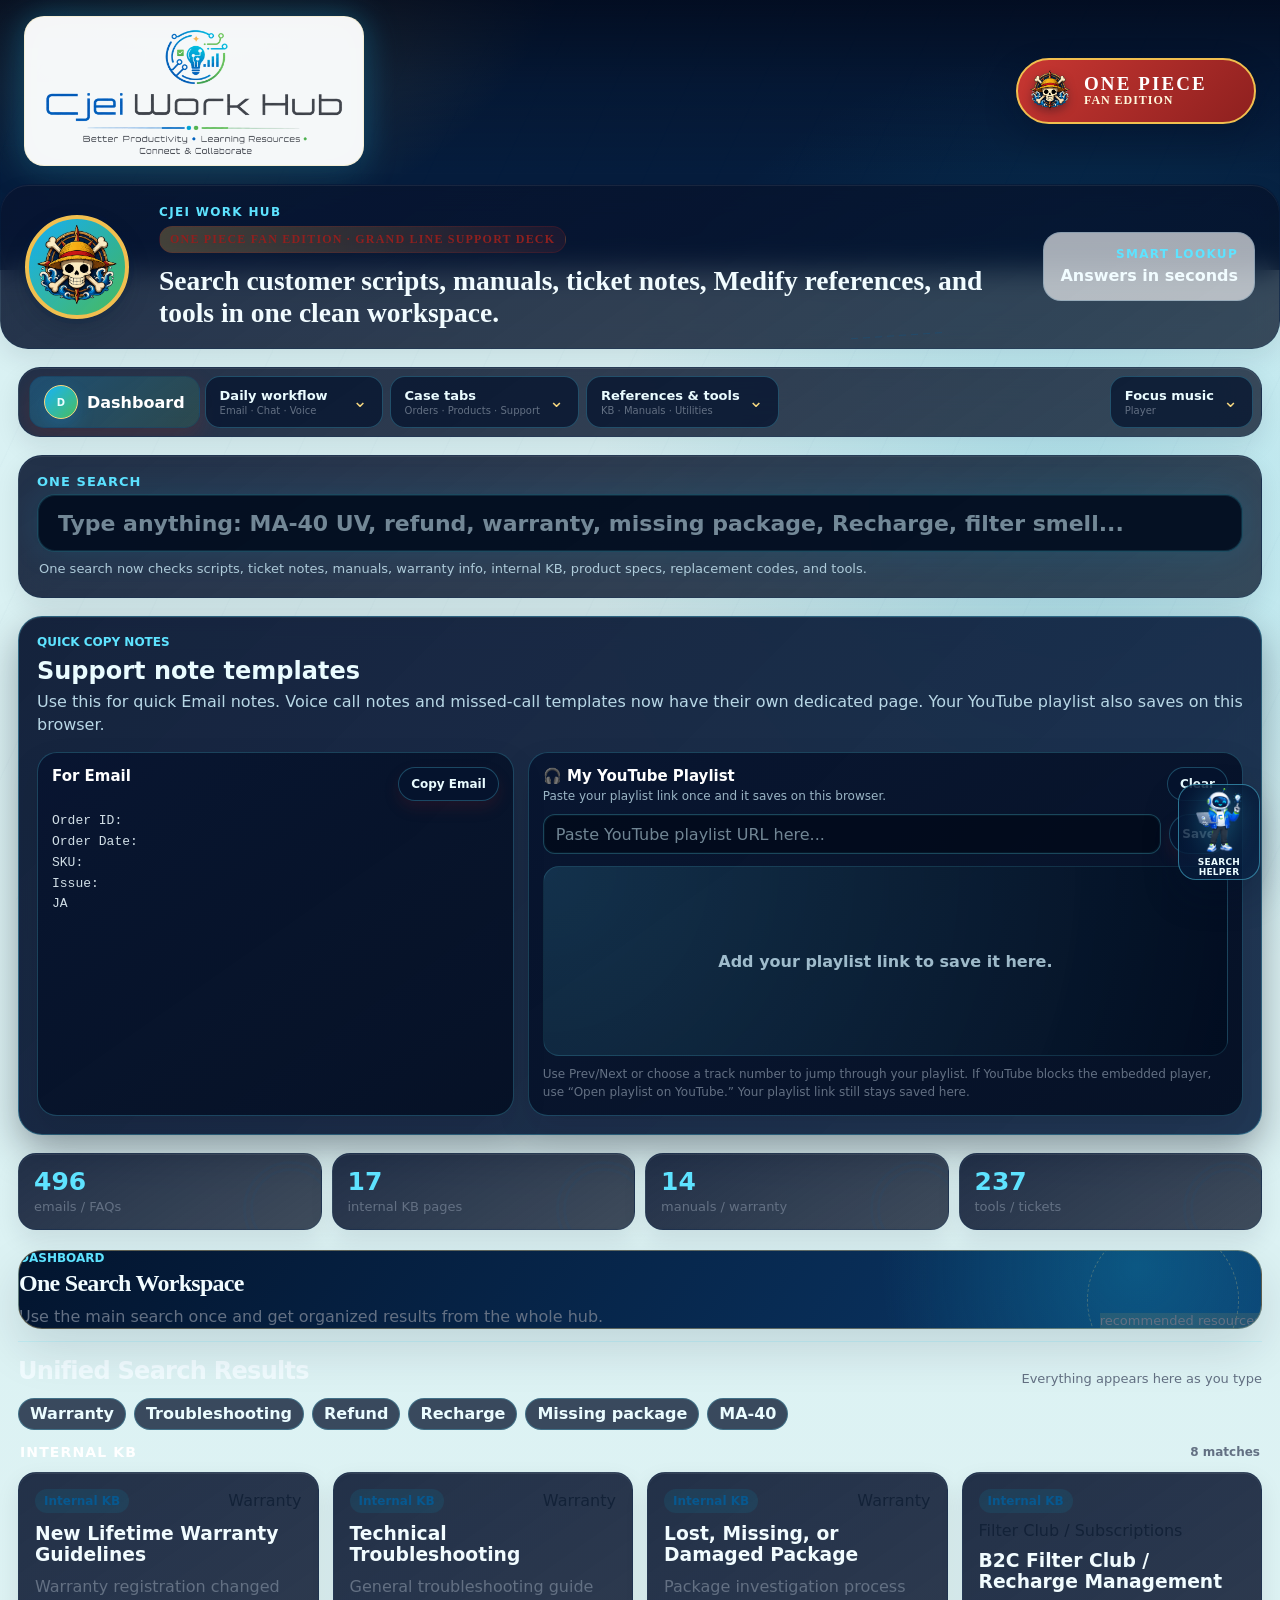
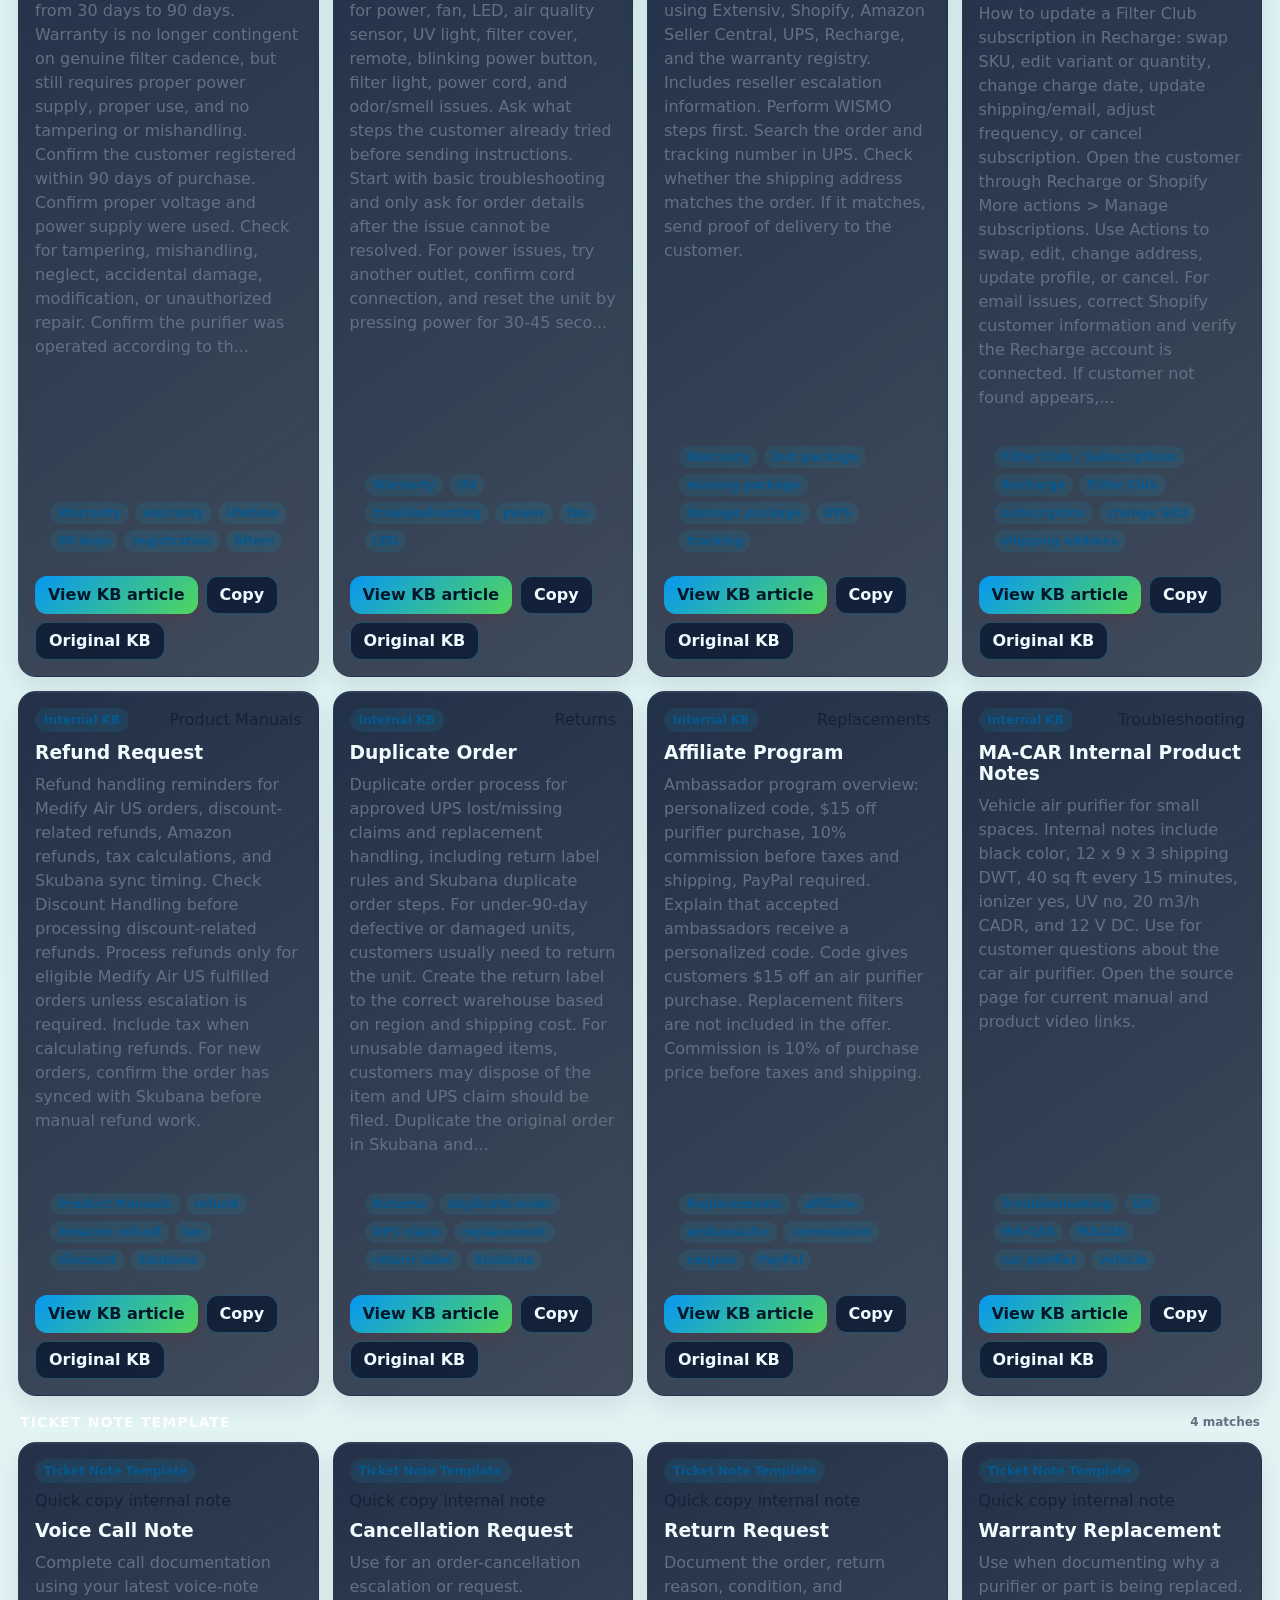
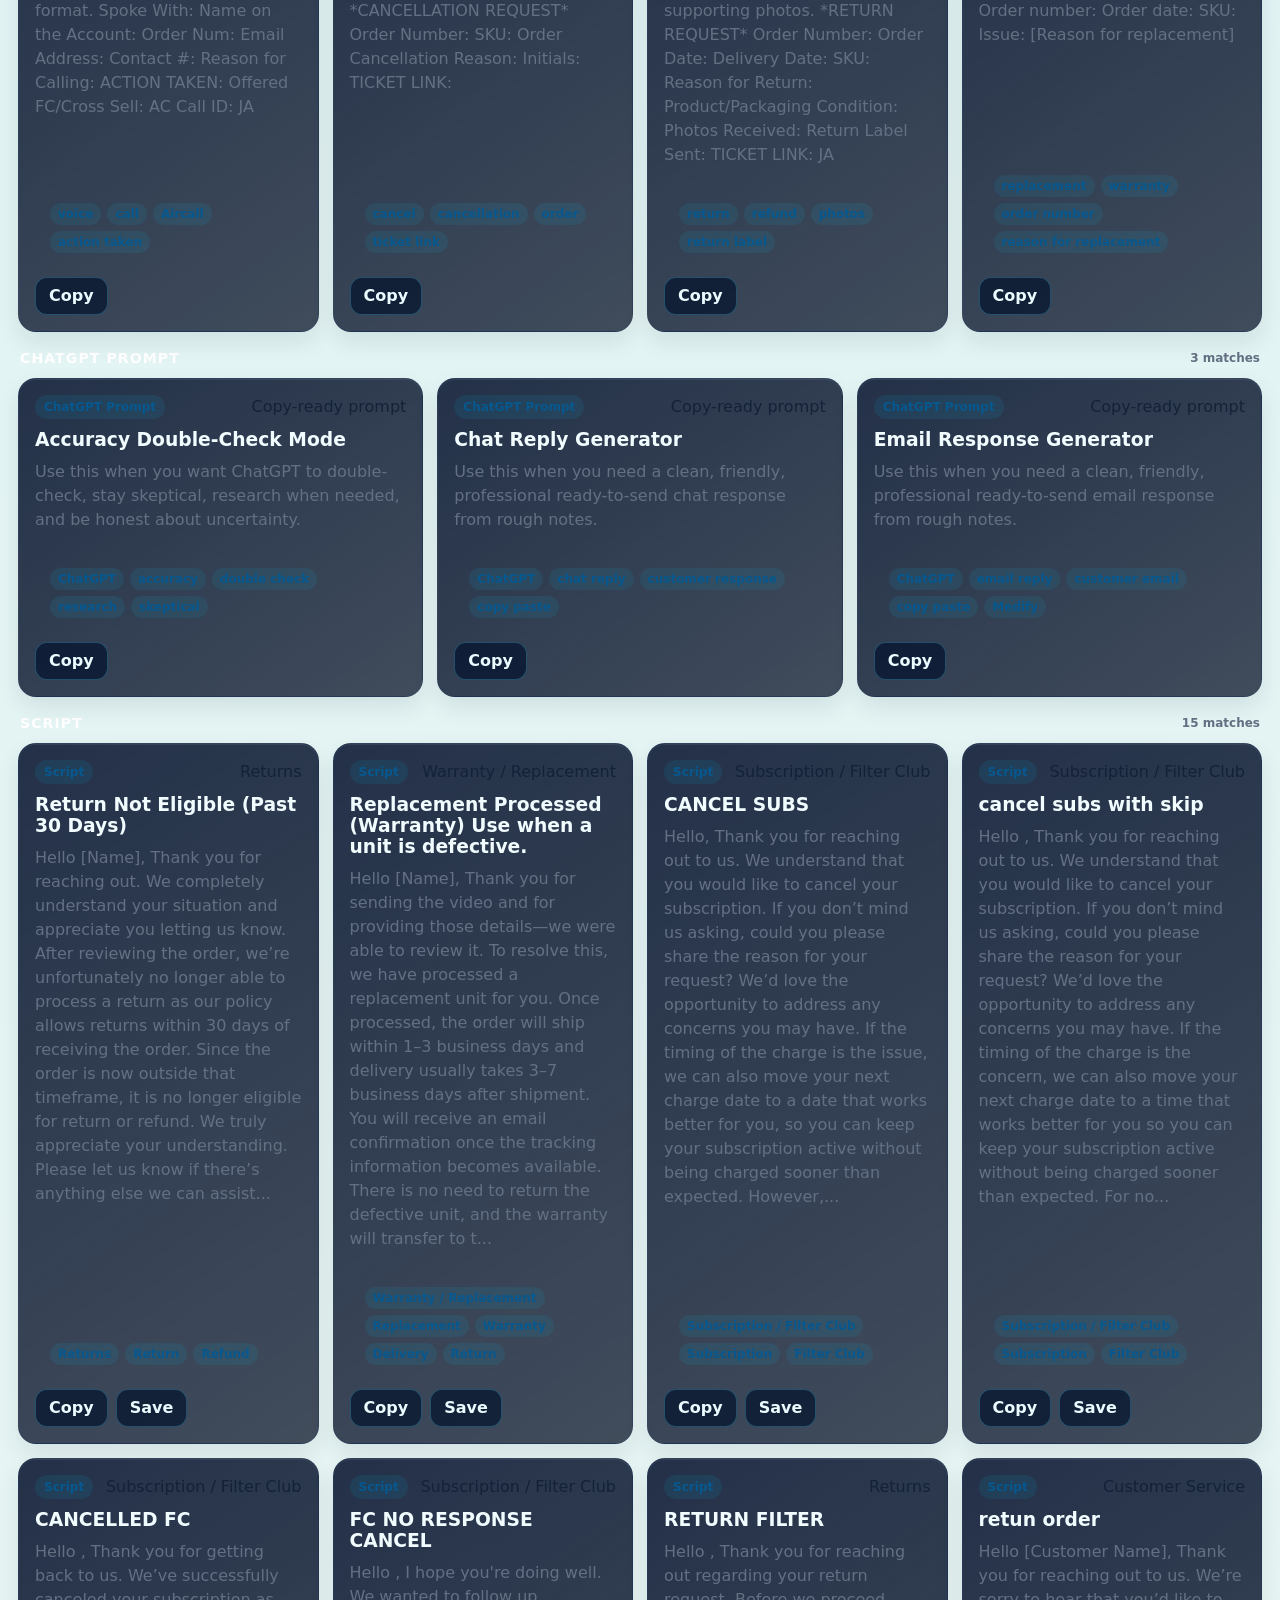
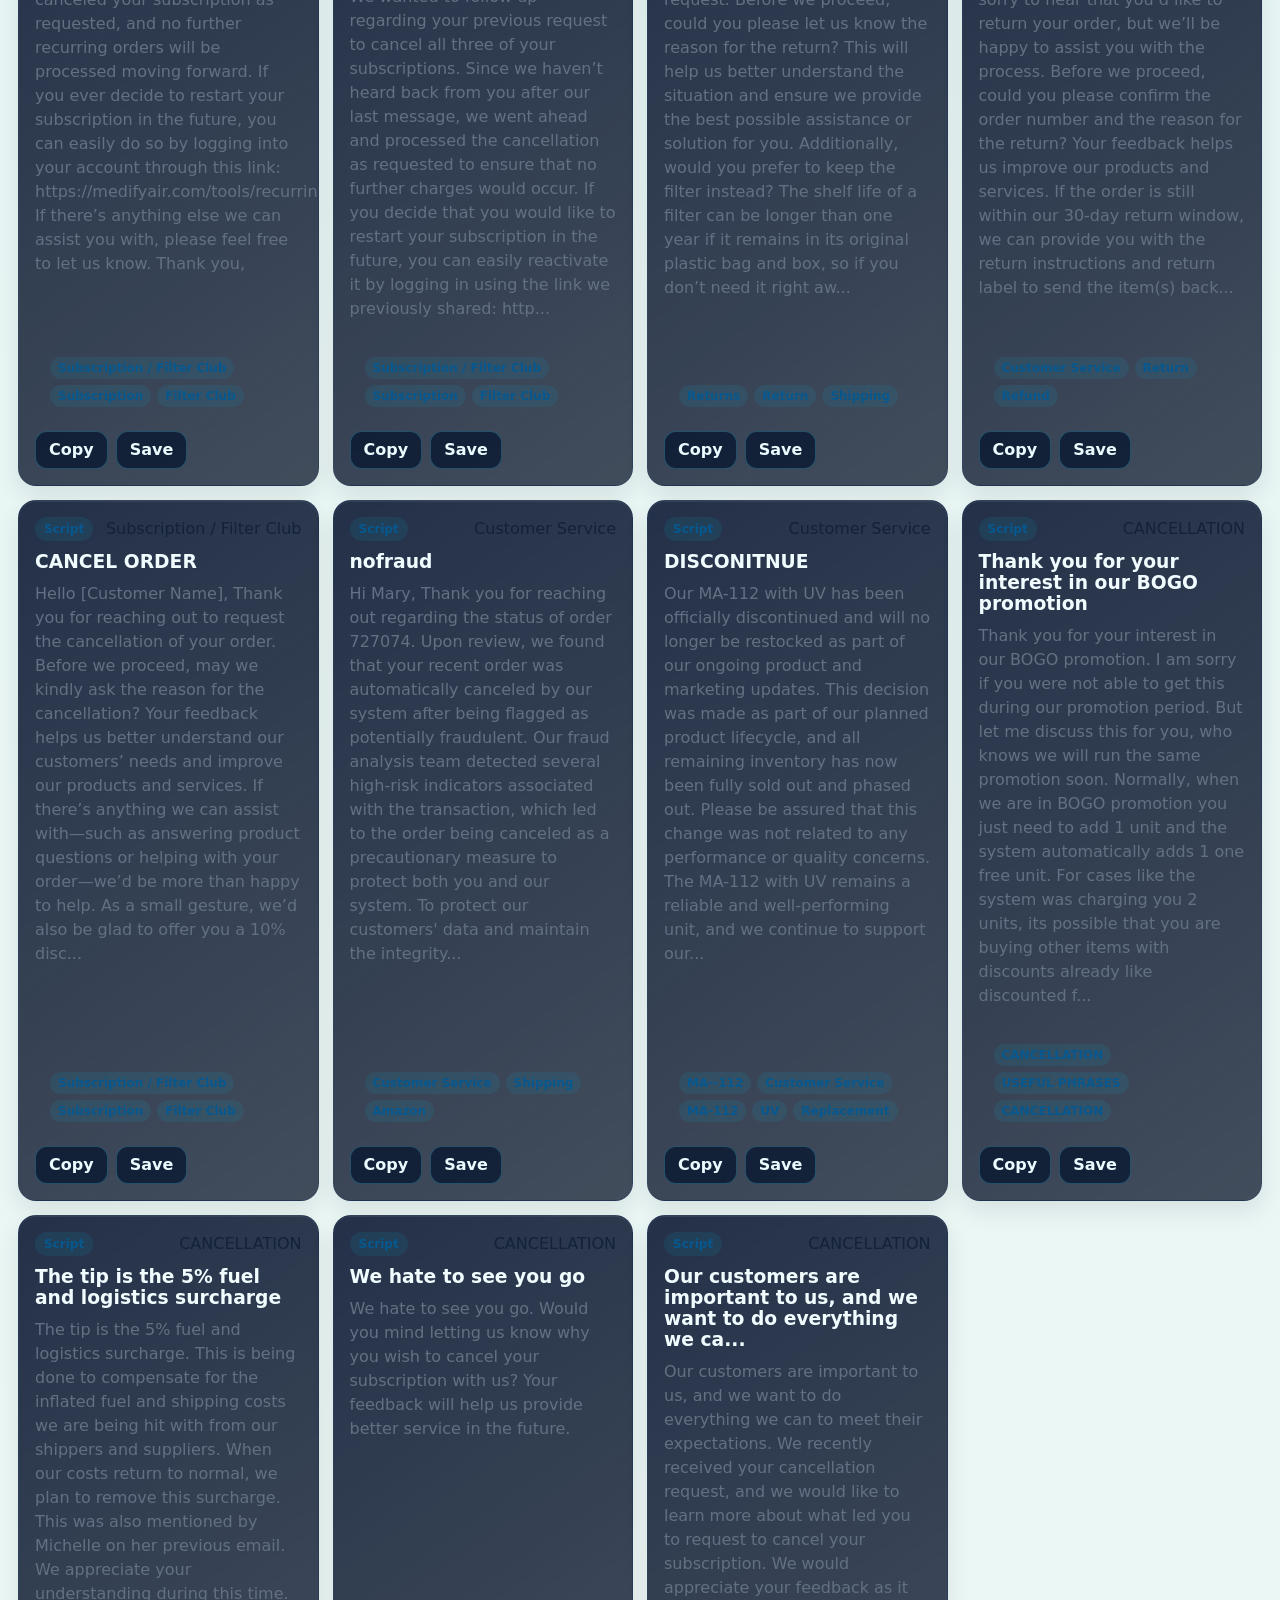
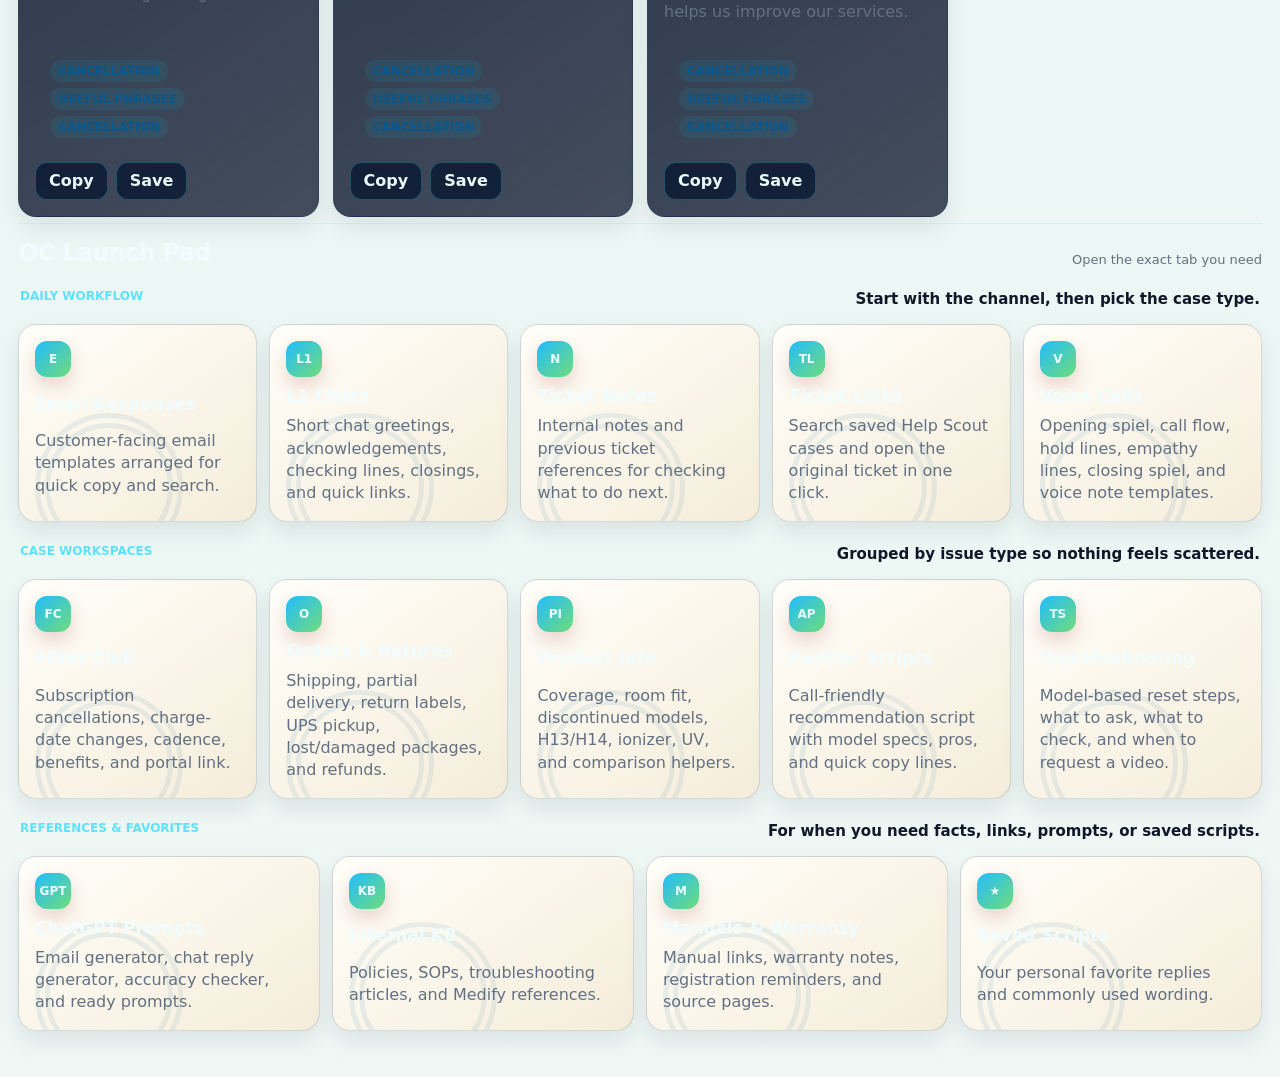
==== commit dc417980: "Add files via upload" ====
--- a/index.html
+++ b/index.html
@@ -4,19 +4,27 @@
     <meta charset="utf-8" />
     <meta name="viewport" content="width=device-width, initial-scale=1" />
     <title>Cjei Work Hub</title>
-    <link rel="stylesheet" href="styles.css" />
+    <link rel="stylesheet" href="styles.css?v=grand-line-2" />
   </head>
   <body>
     <header class="site-header">
       <div class="header-inner">
-        <img src="assets/cjei-work-hub-logo.png" alt="Cjei Work Hub Logo" class="site-logo" />
+        <img src="cjei-work-hub-logo.png" alt="Cjei Work Hub Logo" class="site-logo" />
+        <div class="grand-line-flag" aria-label="One Piece fan edition">
+          <img src="straw-hat-pirate-emblem.png" alt="" aria-hidden="true" />
+          <span><strong>ONE PIECE</strong> Fan Edition</span>
+        </div>
       </div>
     </header>
 
     <section class="brand-hero" aria-label="Cjei Work Hub overview">
-      <div class="hero-icon" aria-hidden="true">AI</div>
+      <div class="hero-icon">
+        <img src="straw-hat-pirate-emblem.png" alt="Straw-hat pirate crew emblem" />
+        <span class="hero-ai-label">AI</span>
+      </div>
       <div>
         <span>Cjei Work Hub</span>
+        <em class="fan-edition-badge">One Piece Fan Edition · Grand Line Support Deck</em>
         <strong>Search customer scripts, manuals, ticket notes, Medify references, and tools in one clean workspace.</strong>
       </div>
       <div class="hero-stat" aria-label="Workspace benefit">
@@ -34,12 +42,12 @@
             <span>Dashboard</span>
           </button>
 
-          <details class="nav-dropdown">
-            <summary>
+          <div class="nav-dropdown">
+            <button class="nav-dropdown-trigger" type="button" aria-expanded="false" aria-controls="dailyWorkflowMenu" aria-haspopup="true">
               <span>Daily workflow</span>
               <small>Email · Chat · Voice</small>
-            </summary>
-            <div class="nav-dropdown-menu">
+            </button>
+            <div class="nav-dropdown-menu" id="dailyWorkflowMenu" hidden>
               <button class="nav-item" data-view="canned" title="Ready-to-send email responses">
                 <span class="icon">E</span>
                 <span>Email Responses</span>
@@ -61,14 +69,14 @@
                 <span>Voice Calls</span>
               </button>
             </div>
-          </details>
-
-          <details class="nav-dropdown">
-            <summary>
+          </div>
+
+          <div class="nav-dropdown">
+            <button class="nav-dropdown-trigger" type="button" aria-expanded="false" aria-controls="caseTabsMenu" aria-haspopup="true">
               <span>Case tabs</span>
               <small>Orders · Products · Support</small>
-            </summary>
-            <div class="nav-dropdown-menu">
+            </button>
+            <div class="nav-dropdown-menu" id="caseTabsMenu" hidden>
               <button class="nav-item" data-view="filterClub" title="Filter Club, subscriptions, cancellations, and charge-date changes">
                 <span class="icon">FC</span>
                 <span>Filter Club</span>
@@ -90,14 +98,14 @@
                 <span>Troubleshooting</span>
               </button>
             </div>
-          </details>
-
-          <details class="nav-dropdown nav-dropdown-wide">
-            <summary>
+          </div>
+
+          <div class="nav-dropdown nav-dropdown-wide">
+            <button class="nav-dropdown-trigger" type="button" aria-expanded="false" aria-controls="referencesToolsMenu" aria-haspopup="true">
               <span>References & tools</span>
               <small>KB · Manuals · Utilities</small>
-            </summary>
-            <div class="nav-dropdown-menu nav-dropdown-grid">
+            </button>
+            <div class="nav-dropdown-menu nav-dropdown-grid" id="referencesToolsMenu" hidden>
               <button class="nav-item" data-view="prompts" title="Copy-ready ChatGPT prompts">
                 <span class="icon">GPT</span>
                 <span>ChatGPT Prompts</span>
@@ -131,14 +139,14 @@
                 <span>Sheet Tools</span>
               </button>
             </div>
-          </details>
-
-          <details class="nav-dropdown nav-music-dropdown">
-            <summary>
+          </div>
+
+          <div class="nav-dropdown nav-music-dropdown">
+            <button class="nav-dropdown-trigger" type="button" aria-expanded="false" aria-controls="focusMusicMenu" aria-haspopup="true">
               <span>Focus music</span>
               <small id="musicNavStatus">Player</small>
-            </summary>
-            <section class="focus-player" aria-label="Focus music player">
+            </button>
+            <section class="focus-player" id="focusMusicMenu" aria-label="Focus music player" hidden>
               <div>
                 <p class="section-kicker">Focus music</p>
                 <strong id="musicTitle">No track loaded</strong>
@@ -155,7 +163,7 @@
                 <input id="musicVolume" type="range" min="0" max="1" step="0.01" value="0.15" />
               </label>
             </section>
-          </details>
+          </div>
         </div>
       </aside>
 
@@ -1625,13 +1633,13 @@
 
 
     <button id="cjeiBotLauncher" class="cjei-bot-launcher" type="button" aria-label="Open Cjei search helper">
-      <img src="assets/cjei-search-bot.png" alt="Cjei search helper" />
+      <img src="cjei-search-bot.png" alt="Cjei search helper" />
       <span>Search Helper</span>
     </button>
     <section id="cjeiBotPanel" class="cjei-bot-panel" aria-label="Cjei Work Hub search helper" hidden>
       <button id="cjeiBotClose" class="cjei-bot-close" type="button" aria-label="Close search helper">×</button>
       <div class="cjei-bot-panel-head">
-        <img src="assets/cjei-search-bot.png" alt="" aria-hidden="true" />
+        <img src="cjei-search-bot.png" alt="" aria-hidden="true" />
         <div>
           <strong>Hi, I’m Cjei Bot</strong>
           <span>Click me anytime to search everything inside the hub.</span>
@@ -1661,7 +1669,7 @@
     <script src="internal_kb.js"></script>
     <script src="support_library.js"></script>
     <script src="faq_data.js"></script>
-    <script src="focus_music.js"></script>
-    <script src="app.js"></script>
+    <script src="focus_music.js?v=grand-line-2"></script>
+    <script src="app.js?v=grand-line-2"></script>
   </body>
 </html>
--- a/styles.css
+++ b/styles.css
@@ -30,7 +30,7 @@
   overflow-x: hidden;
   background:
     linear-gradient(180deg, rgba(2, 7, 18, 0.08), rgba(2, 7, 18, 0.46)),
-    url("assets/cjei-network-bg.svg") center top / cover,
+    url("cjei-network-bg.svg") center top / cover,
     #020712;
   color: var(--text);
   font-family: Inter, ui-sans-serif, system-ui, -apple-system, BlinkMacSystemFont, "Segoe UI", Arial, sans-serif;
@@ -1876,7 +1876,7 @@
   isolation: isolate;
   background:
     linear-gradient(120deg, rgba(1, 9, 30, 0.86), rgba(1, 18, 45, 0.68) 48%, rgba(1, 7, 24, 0.9)),
-    url("assets/cyber-circuit-bg.jpg") center center / cover fixed no-repeat,
+    url("cyber-circuit-bg.jpg") center center / cover fixed no-repeat,
     #020612;
   color: var(--text);
 }
@@ -4689,6 +4689,10 @@
 }
 
 .header-inner {
+  display: flex;
+  align-items: center;
+  justify-content: space-between;
+  gap: 16px;
   max-width: 1480px;
 }
 
@@ -4701,9 +4705,44 @@
   box-shadow: 0 14px 32px rgba(1, 12, 28, 0.25);
 }
 
+.grand-line-flag {
+  display: flex;
+  align-items: center;
+  gap: 10px;
+  min-width: 240px;
+  padding: 7px 18px 7px 8px;
+  border: 2px solid var(--straw-500);
+  border-radius: 999px;
+  background: linear-gradient(135deg, var(--pirate-red), var(--pirate-red-dark));
+  color: #fff9dd;
+  box-shadow: 0 14px 32px rgba(1, 12, 28, 0.28);
+  font-family: Georgia, "Times New Roman", serif;
+  font-size: 12px;
+  font-weight: 800;
+  letter-spacing: 0.08em;
+  text-transform: uppercase;
+}
+
+.grand-line-flag img {
+  width: 48px;
+  height: 48px;
+  filter: drop-shadow(0 4px 5px rgba(1, 12, 28, 0.35));
+}
+
+.grand-line-flag span {
+  display: grid;
+}
+
+.grand-line-flag strong {
+  color: #fff;
+  font-size: 19px;
+  letter-spacing: 0.11em;
+  line-height: 1;
+}
+
 .brand-hero {
   position: relative;
-  grid-template-columns: 76px minmax(0, 1fr) minmax(180px, auto);
+  grid-template-columns: 116px minmax(0, 1fr) minmax(210px, auto);
   max-width: 1480px;
   min-height: 128px;
   margin: 12px auto 18px;
@@ -4743,16 +4782,50 @@
   z-index: 1;
   display: grid;
   place-items: center;
-  width: 64px;
-  height: 64px;
+  width: 104px;
+  height: 104px;
   border: 4px solid var(--straw-500);
   border-radius: 50%;
-  background: linear-gradient(145deg, var(--pirate-red), var(--pirate-red-dark));
+  overflow: hidden;
+  background: radial-gradient(circle, #fff9dd 0 56%, var(--pirate-red) 57% 100%);
   color: #fff;
+  box-shadow: 0 0 0 5px rgba(7, 36, 74, 0.10), 0 10px 22px rgba(3, 21, 47, 0.22);
+}
+
+.hero-icon img {
+  position: relative;
+  z-index: 2;
+  display: block;
+  width: 100%;
+  height: 100%;
+  object-fit: contain;
+}
+
+.hero-ai-label {
+  position: absolute;
+  width: 1px;
+  height: 1px;
+  padding: 0;
+  overflow: hidden;
+  clip: rect(0, 0, 0, 0);
+  white-space: nowrap;
+}
+
+.fan-edition-badge {
+  display: inline-flex;
+  width: fit-content;
+  margin: 2px 0 7px;
+  padding: 5px 10px;
+  border: 1px solid rgba(142, 32, 31, 0.24);
+  border-radius: 999px;
+  background: linear-gradient(90deg, rgba(241, 191, 79, 0.26), rgba(200, 55, 50, 0.10));
+  color: var(--pirate-red-dark);
   font-family: Georgia, "Times New Roman", serif;
-  font-size: 18px;
+  font-size: 12px;
+  font-style: normal;
   font-weight: 900;
-  box-shadow: 0 0 0 5px rgba(7, 36, 74, 0.10), 0 10px 22px rgba(3, 21, 47, 0.22);
+  letter-spacing: 0.10em;
+  text-transform: uppercase;
 }
 
 .hero-icon::before,
@@ -4846,7 +4919,7 @@
 }
 
 .nav-home,
-.nav-dropdown > summary {
+.nav-dropdown-trigger {
   min-height: 52px;
   border: 1px solid rgba(255, 255, 255, 0.10);
   border-radius: 15px;
@@ -4865,22 +4938,20 @@
   min-width: 0;
 }
 
-.nav-dropdown > summary {
+.nav-dropdown-trigger {
   position: relative;
   display: grid;
   align-content: center;
   min-width: 178px;
   padding: 7px 38px 7px 14px;
+  border: 1px solid rgba(255, 255, 255, 0.10);
+  font: inherit;
+  text-align: left;
   cursor: pointer;
-  list-style: none;
   user-select: none;
 }
 
-.nav-dropdown > summary::-webkit-details-marker {
-  display: none;
-}
-
-.nav-dropdown > summary::after {
+.nav-dropdown-trigger::after {
   position: absolute;
   top: 50%;
   right: 14px;
@@ -4891,25 +4962,25 @@
   transition: transform 160ms ease;
 }
 
-.nav-dropdown[open] > summary::after {
+.nav-dropdown.is-open > .nav-dropdown-trigger::after {
   transform: translateY(-30%) rotate(180deg);
 }
 
-.nav-dropdown > summary span {
+.nav-dropdown-trigger span {
   font-size: 13px;
   font-weight: 850;
 }
 
-.nav-dropdown > summary small {
+.nav-dropdown-trigger small {
   margin-top: 2px;
   color: rgba(222, 242, 249, 0.60);
   font-size: 10px;
   white-space: nowrap;
 }
 
-.nav-dropdown > summary:hover,
-.nav-dropdown[open] > summary,
-.nav-dropdown:has(.nav-item.active) > summary,
+.nav-dropdown-trigger:hover,
+.nav-dropdown.is-open > .nav-dropdown-trigger,
+.nav-dropdown:has(.nav-item.active) > .nav-dropdown-trigger,
 .nav-home.active,
 .nav-home:hover {
   border-color: rgba(248, 217, 128, 0.62);
@@ -4933,6 +5004,11 @@
   background: rgba(4, 25, 54, 0.985);
   box-shadow: 0 24px 52px rgba(1, 12, 28, 0.42);
   animation: navDropIn 170ms ease-out both;
+}
+
+.nav-dropdown-menu[hidden],
+.nav-music-dropdown > .focus-player[hidden] {
+  display: none !important;
 }
 
 .nav-dropdown-wide .nav-dropdown-menu {
@@ -4991,7 +5067,7 @@
   margin-left: auto;
 }
 
-.nav-music-dropdown > summary {
+.nav-music-dropdown > .nav-dropdown-trigger {
   min-width: 140px;
 }
 
@@ -5350,15 +5426,15 @@
 }
 
 @media (max-width: 1120px) {
-  .nav-dropdown > summary {
+  .nav-dropdown-trigger {
     min-width: 148px;
   }
 
-  .nav-dropdown > summary small {
+  .nav-dropdown-trigger small {
     display: none;
   }
 
-  .nav-music-dropdown > summary {
+  .nav-music-dropdown > .nav-dropdown-trigger {
     min-width: 118px;
   }
 }
@@ -5370,9 +5446,13 @@
 
   .brand-hero {
     width: calc(100% - 28px);
-    grid-template-columns: 64px minmax(0, 1fr);
+    grid-template-columns: 104px minmax(0, 1fr);
     margin: 10px 14px 16px;
     padding: 18px;
+  }
+
+  .grand-line-flag {
+    min-width: 0;
   }
 
   .brand-hero .hero-stat {
@@ -5391,8 +5471,8 @@
   }
 
   .nav-home,
-  .nav-dropdown > summary,
-  .nav-music-dropdown > summary {
+  .nav-dropdown-trigger,
+  .nav-music-dropdown > .nav-dropdown-trigger {
     width: 100%;
     min-width: 0;
     min-height: 48px;
@@ -5402,11 +5482,11 @@
     justify-content: center;
   }
 
-  .nav-dropdown > summary {
+  .nav-dropdown-trigger {
     padding: 7px 28px 7px 10px;
   }
 
-  .nav-dropdown > summary::after {
+  .nav-dropdown-trigger::after {
     right: 10px;
   }
 
@@ -5436,15 +5516,25 @@
     width: min(280px, calc(100vw - 28px));
   }
 
+  .header-inner {
+    align-items: stretch;
+    flex-direction: column;
+  }
+
+  .grand-line-flag {
+    align-self: flex-start;
+    min-width: 218px;
+  }
+
   .brand-hero {
-    grid-template-columns: 52px minmax(0, 1fr);
+    grid-template-columns: 72px minmax(0, 1fr);
     min-height: 0;
     border-radius: 22px;
   }
 
   .hero-icon {
-    width: 48px;
-    height: 48px;
+    width: 68px;
+    height: 68px;
     border-width: 3px;
     font-size: 14px;
   }
@@ -5467,8 +5557,8 @@
   }
 
   .nav-home,
-  .nav-dropdown > summary,
-  .nav-music-dropdown > summary {
+  .nav-dropdown-trigger,
+  .nav-music-dropdown > .nav-dropdown-trigger {
     min-height: 44px;
   }
 
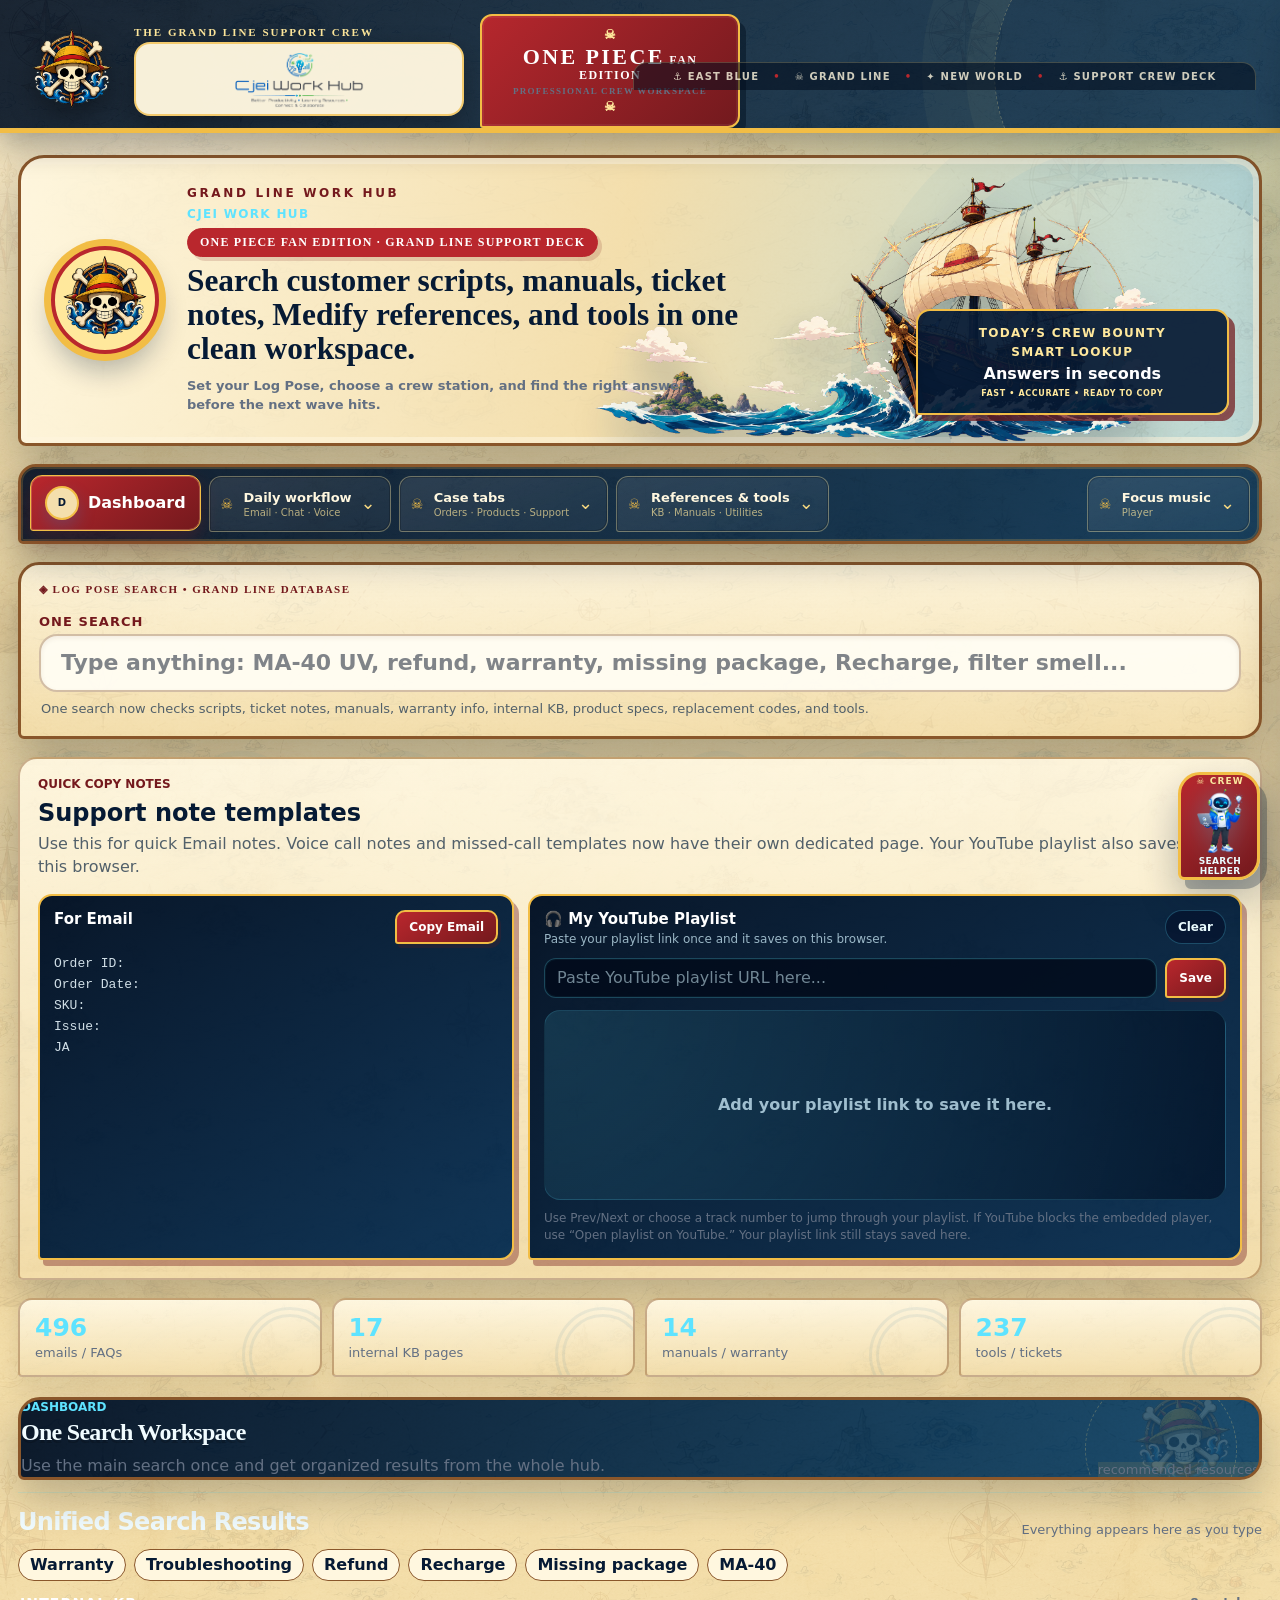
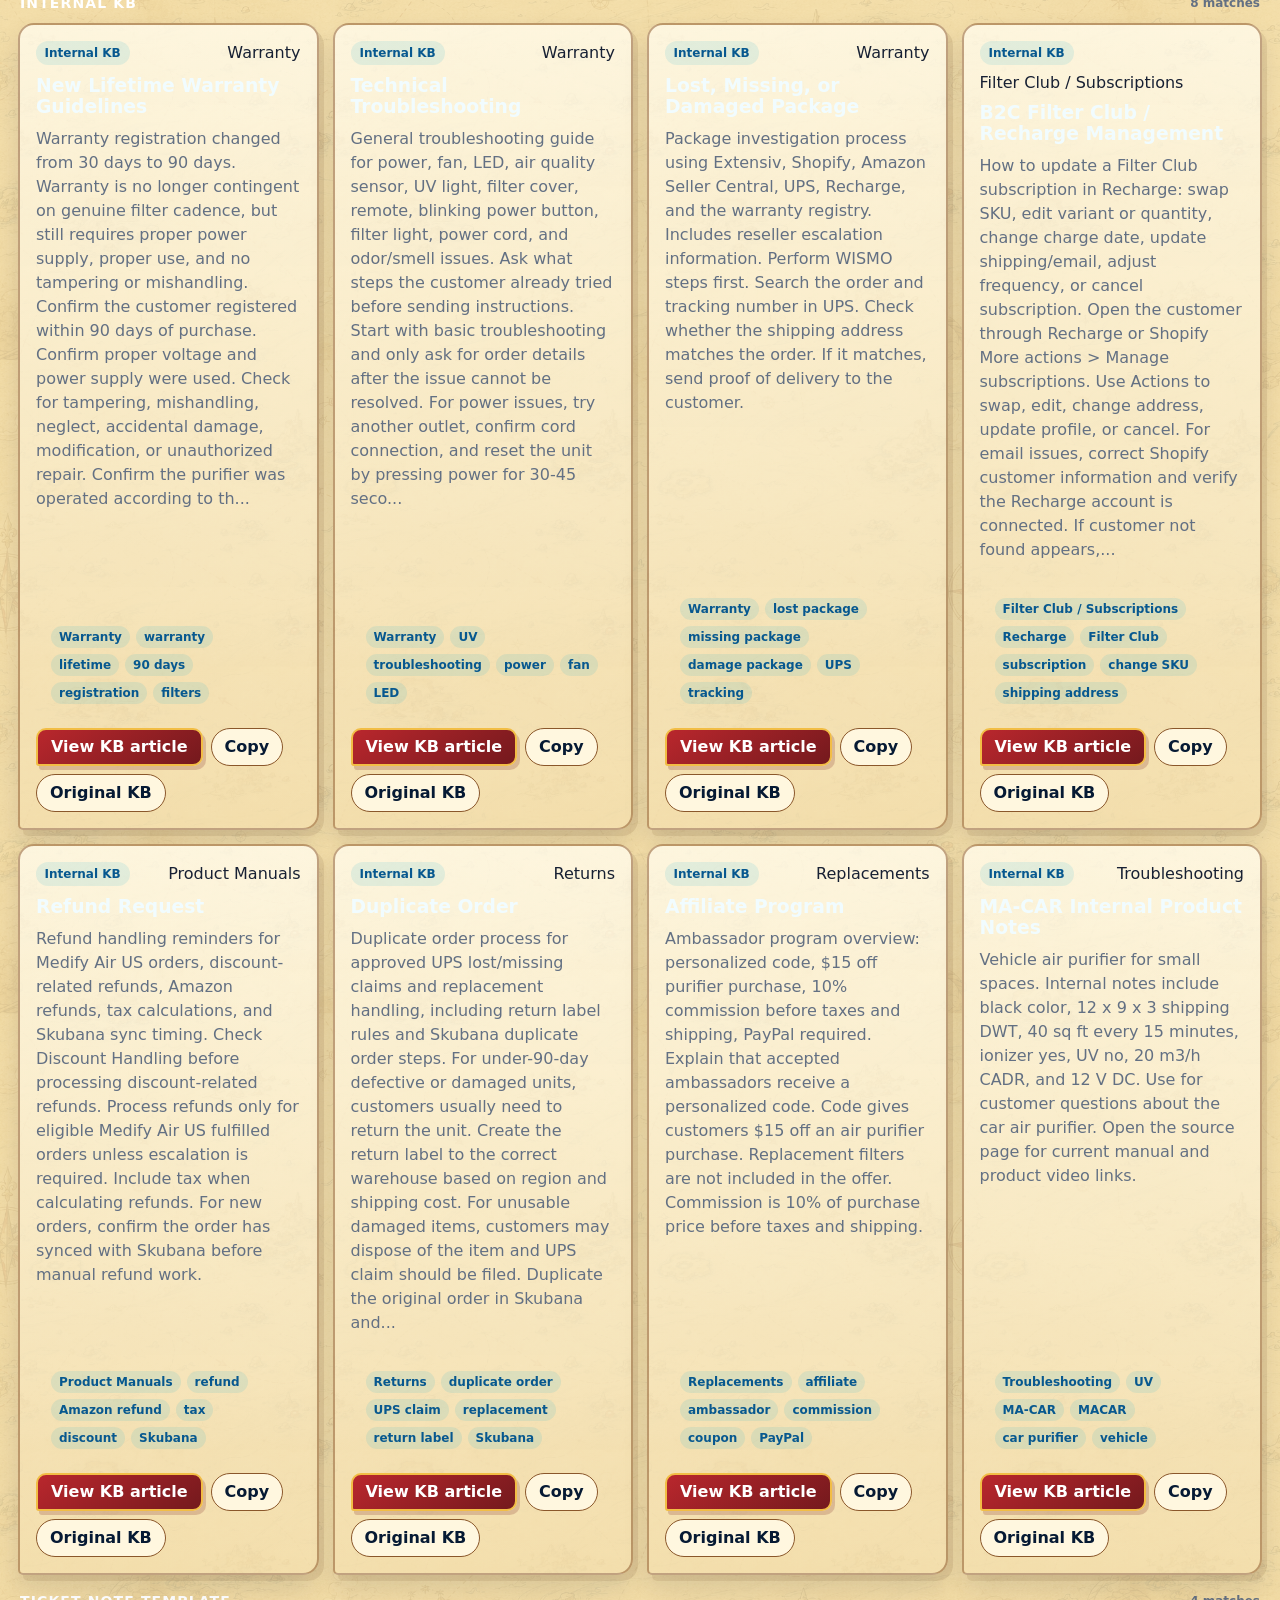
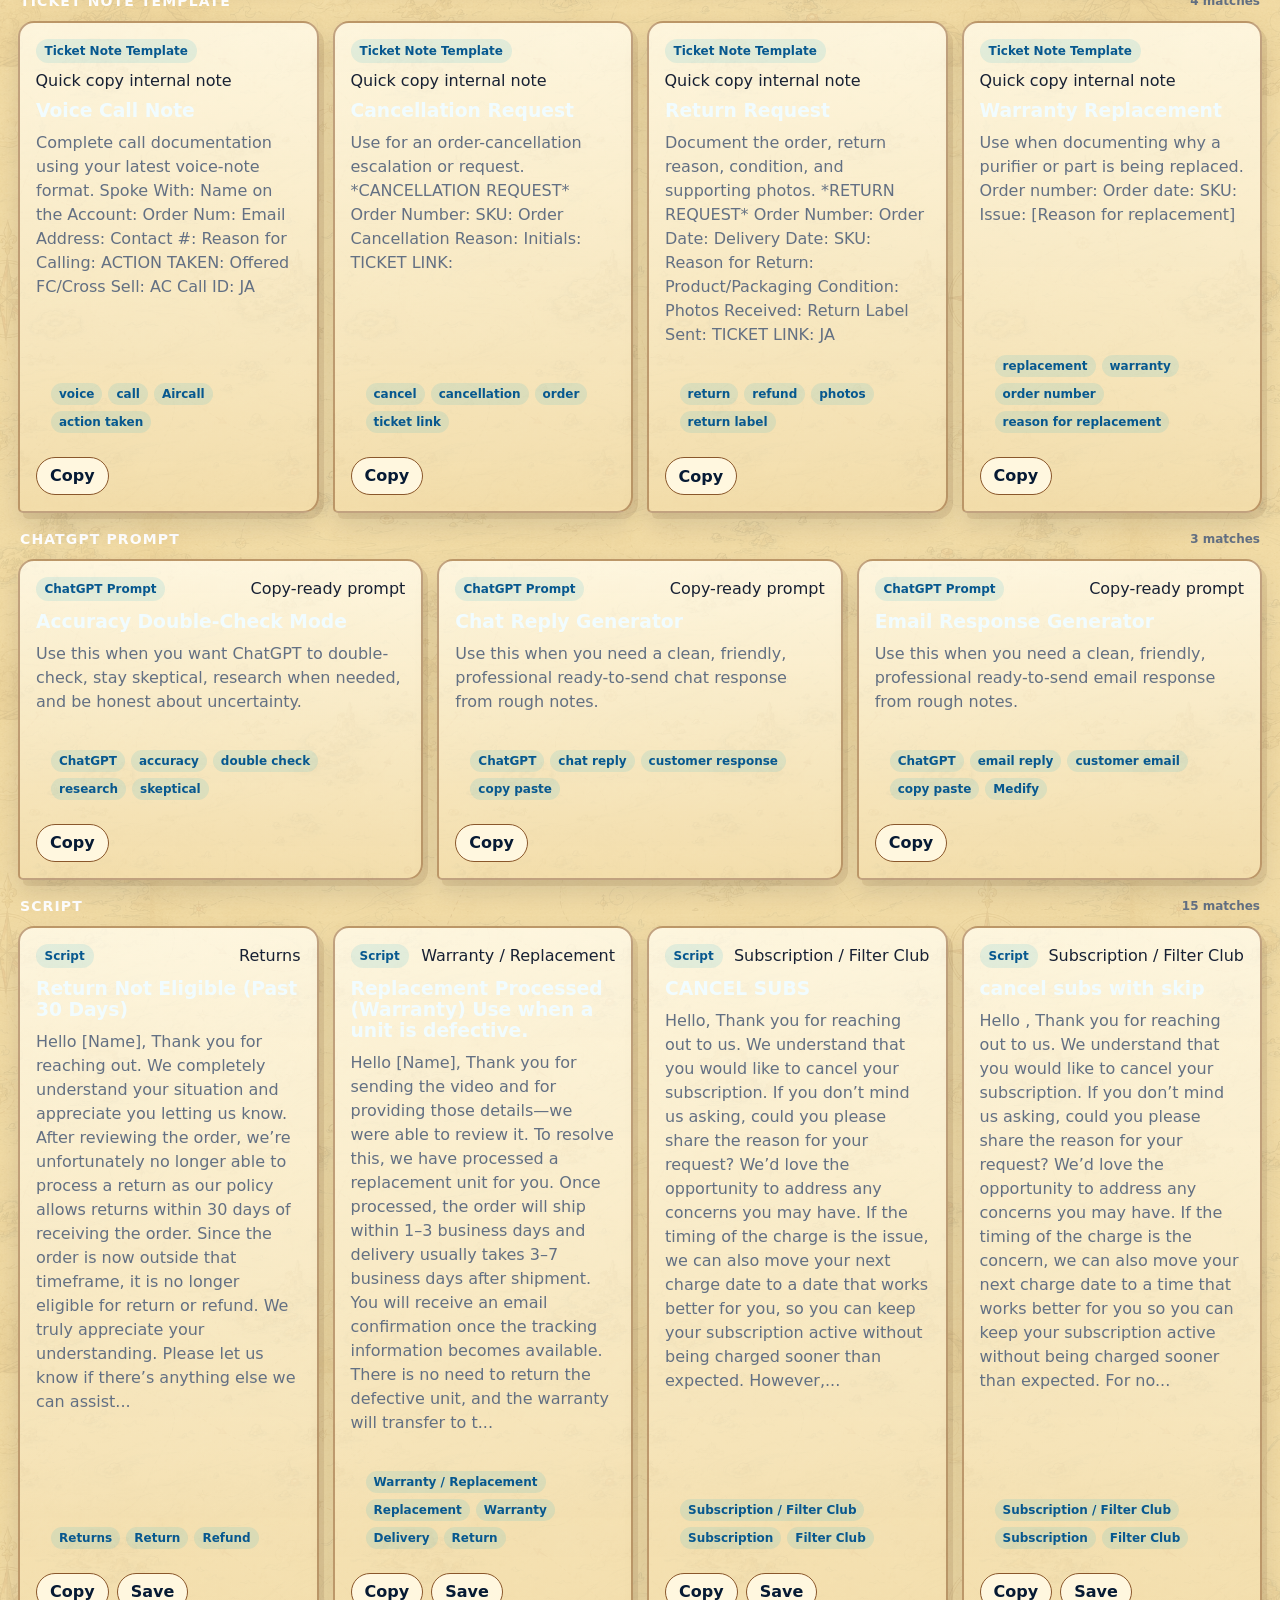
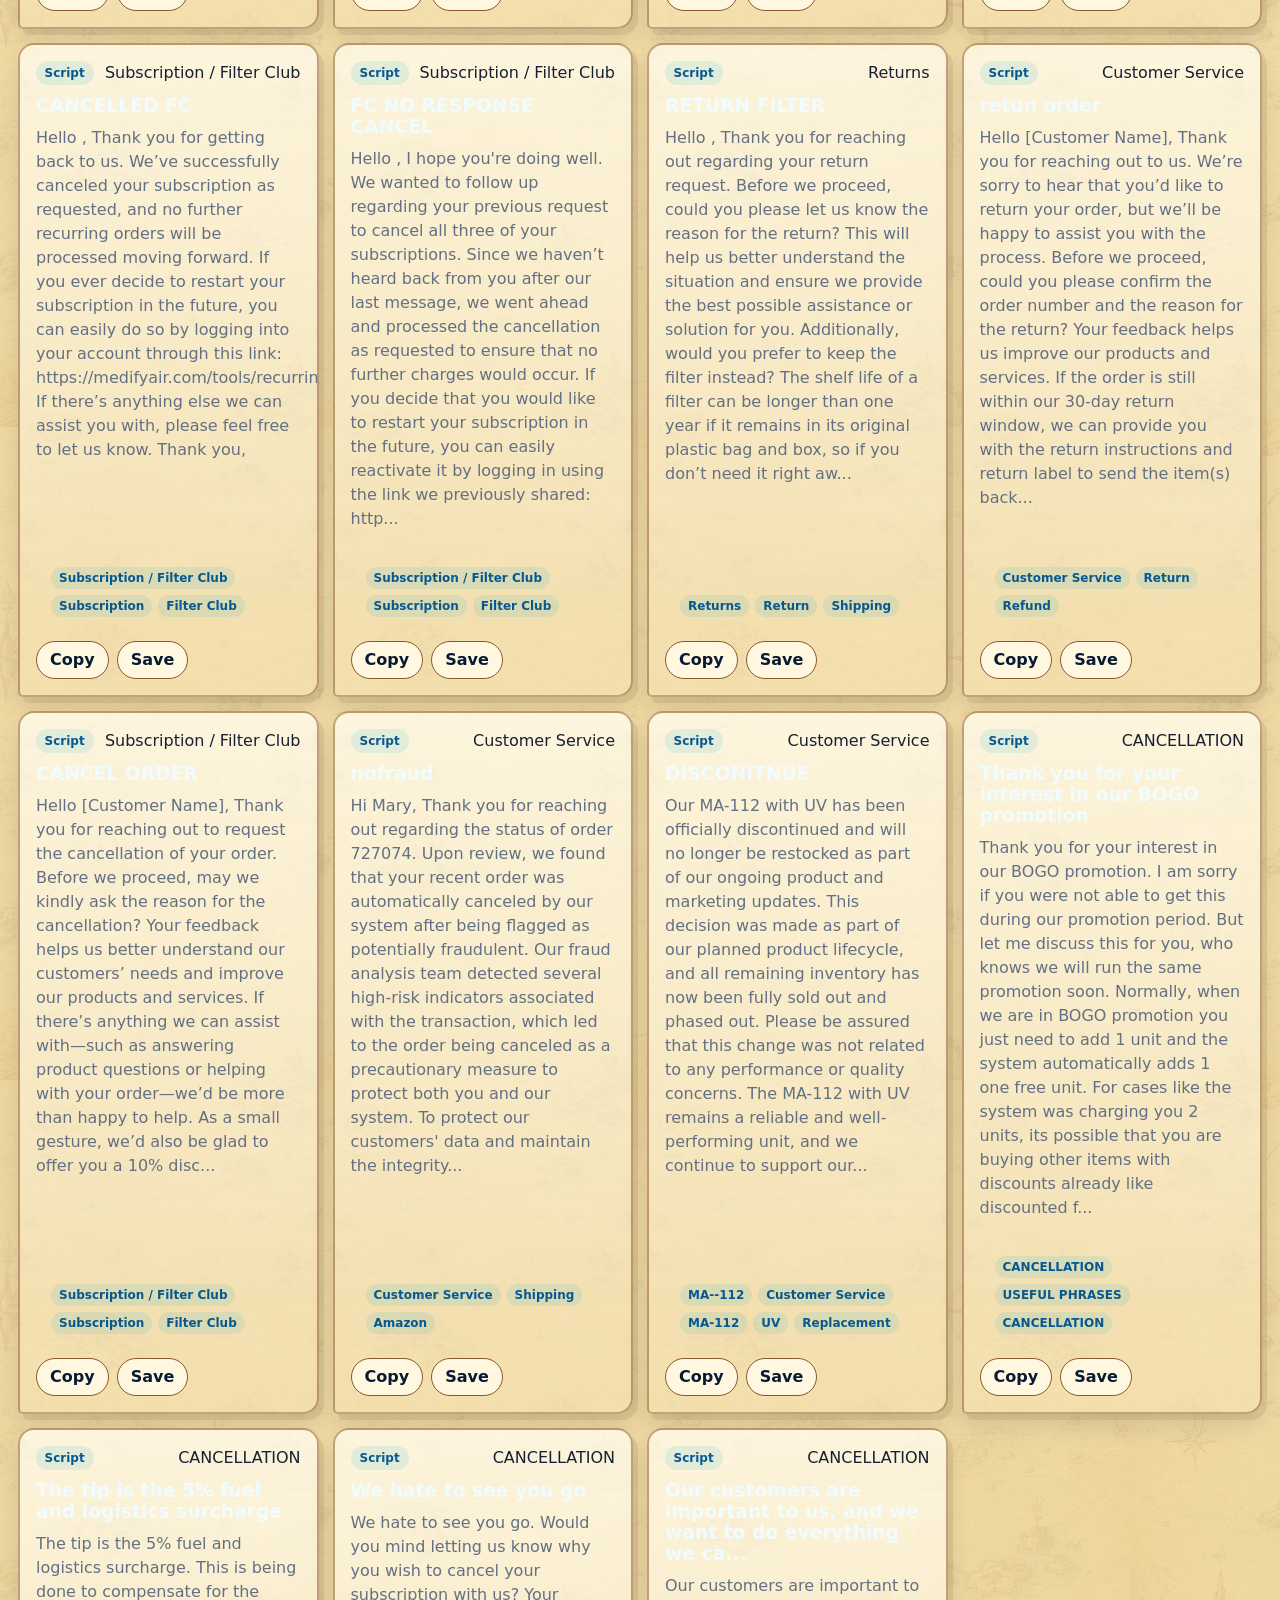
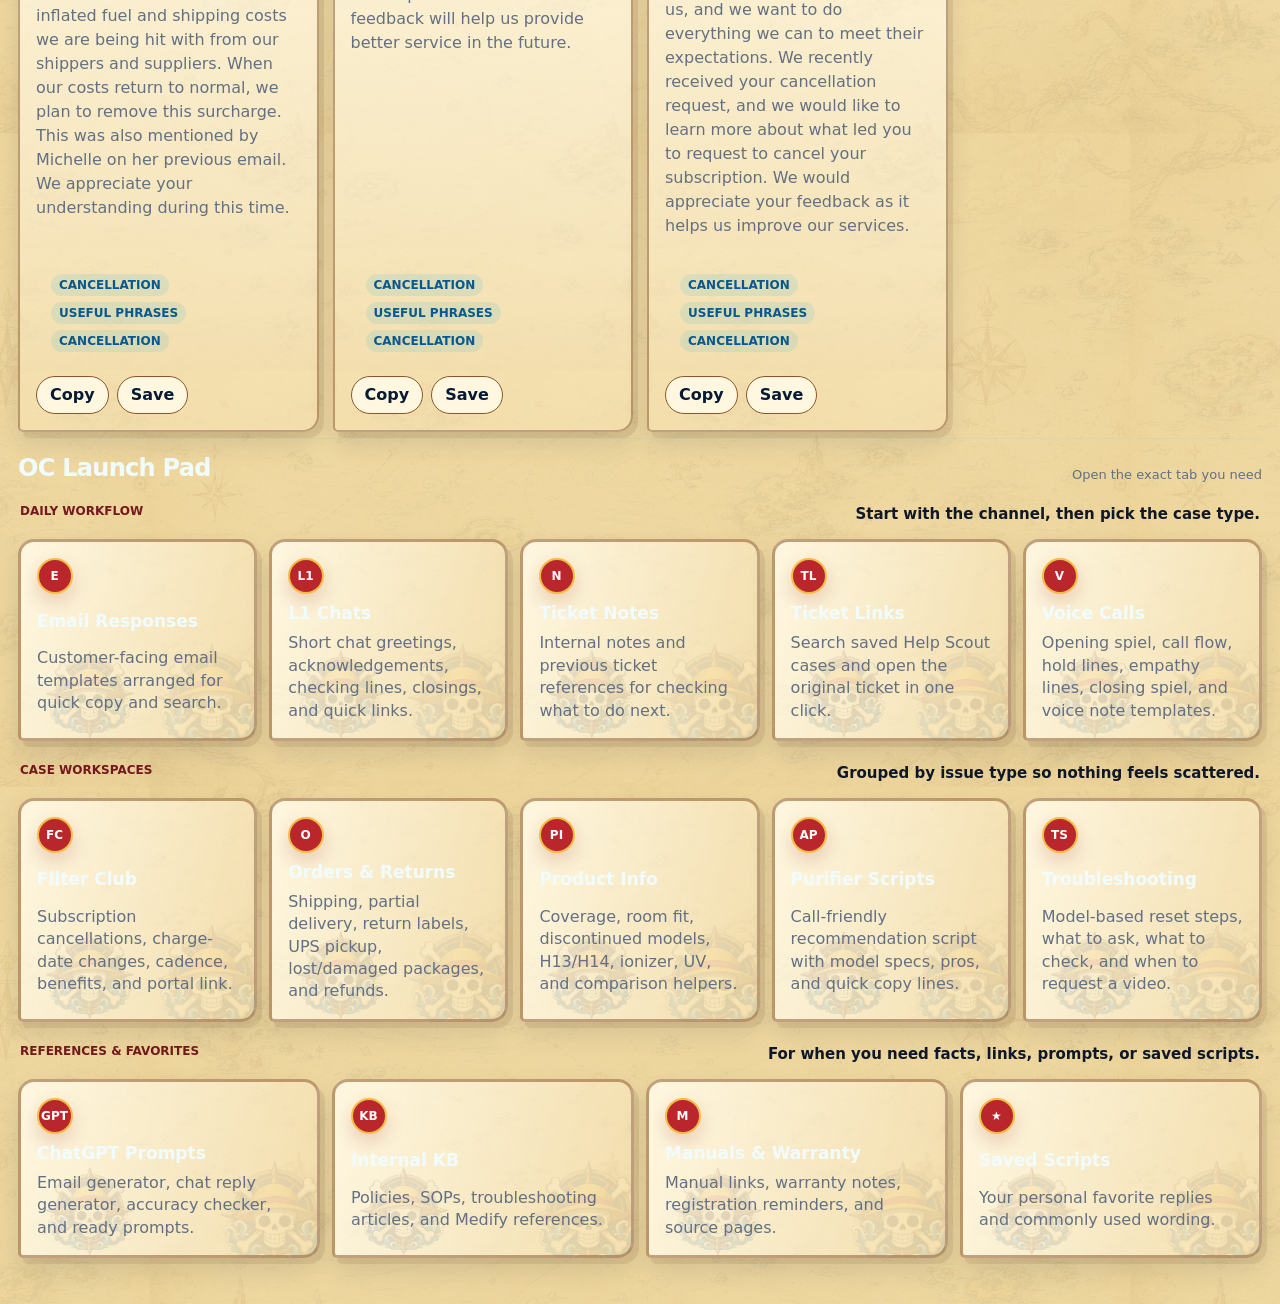
==== commit 059646d6: "Add files via upload" ====
--- a/index.html
+++ b/index.html
@@ -4,16 +4,25 @@
     <meta charset="utf-8" />
     <meta name="viewport" content="width=device-width, initial-scale=1" />
     <title>Cjei Work Hub</title>
-    <link rel="stylesheet" href="styles.css?v=grand-line-2" />
+    <link rel="stylesheet" href="styles.css?v=grand-line-3" />
   </head>
   <body>
     <header class="site-header">
       <div class="header-inner">
-        <img src="cjei-work-hub-logo.png" alt="Cjei Work Hub Logo" class="site-logo" />
+        <div class="grand-line-brand-lockup">
+          <img src="straw-hat-pirate-emblem.png" alt="Original straw-hat pirate fan emblem" class="masthead-emblem" />
+          <div>
+            <span class="masthead-kicker">The Grand Line Support Crew</span>
+            <img src="cjei-work-hub-logo.png" alt="Cjei Work Hub Logo" class="site-logo" />
+          </div>
+        </div>
         <div class="grand-line-flag" aria-label="One Piece fan edition">
-          <img src="straw-hat-pirate-emblem.png" alt="" aria-hidden="true" />
           <span><strong>ONE PIECE</strong> Fan Edition</span>
+          <small>Professional crew workspace</small>
         </div>
+      </div>
+      <div class="voyage-ribbon" aria-hidden="true">
+        <span>⚓ East Blue</span><b>•</b><span>☠ Grand Line</span><b>•</b><span>✦ New World</span><b>•</b><span>⚓ Support Crew Deck</span>
       </div>
     </header>
 
@@ -22,14 +31,19 @@
         <img src="straw-hat-pirate-emblem.png" alt="Straw-hat pirate crew emblem" />
         <span class="hero-ai-label">AI</span>
       </div>
-      <div>
-        <span>Cjei Work Hub</span>
+      <div class="hero-copy">
+        <span>Grand Line Work Hub</span>
+        <span class="original-hero-label">Cjei Work Hub</span>
         <em class="fan-edition-badge">One Piece Fan Edition · Grand Line Support Deck</em>
         <strong>Search customer scripts, manuals, ticket notes, Medify references, and tools in one clean workspace.</strong>
+        <p class="hero-voyage-copy">Set your Log Pose, choose a crew station, and find the right answer before the next wave hits.</p>
       </div>
+      <img class="grand-line-hero-art" src="grand-line-hero-art.png" alt="Original fan-made pirate ship sailing through the Grand Line" />
       <div class="hero-stat" aria-label="Workspace benefit">
-        <span>Smart lookup</span>
+        <span>Today’s crew bounty</span>
+        <span class="original-stat-label">Smart lookup</span>
         <strong>Answers in seconds</strong>
+        <small>Fast • Accurate • Ready to copy</small>
       </div>
     </section>
 
@@ -1669,7 +1683,8 @@
     <script src="internal_kb.js"></script>
     <script src="support_library.js"></script>
     <script src="faq_data.js"></script>
-    <script src="focus_music.js?v=grand-line-2"></script>
-    <script src="app.js?v=grand-line-2"></script>
+    <script src="focus_music.js?v=grand-line-3"></script>
+    <script src="grand-line-ui.js?v=grand-line-3"></script>
+    <script src="app.js?v=grand-line-3"></script>
   </body>
 </html>
--- a/styles.css
+++ b/styles.css
@@ -5594,3 +5594,1038 @@
     border-radius: 19px;
   }
 }
+
+/* ================================================================
+   GRAND LINE PROFESSIONAL FAN EDITION · V3
+   Final overrides intentionally live last so legacy themes cannot win.
+   ================================================================ */
+
+:root {
+  --grand-navy: #061a34;
+  --grand-navy-2: #0a3155;
+  --grand-blue: #0878ad;
+  --grand-cyan: #25b7d3;
+  --grand-red: #b9272d;
+  --grand-red-dark: #74191d;
+  --grand-gold: #f2bd45;
+  --grand-gold-light: #ffe89c;
+  --grand-parchment: #f4dfad;
+  --grand-parchment-light: #fff7df;
+  --grand-ink: #172033;
+  --grand-rope: #8a572b;
+  --grand-shadow: 0 18px 44px rgba(2, 15, 31, 0.24);
+}
+
+html {
+  background: var(--grand-navy);
+  scroll-behavior: smooth;
+}
+
+body {
+  overflow-x: hidden;
+  background:
+    linear-gradient(rgba(247, 226, 174, 0.82), rgba(238, 215, 158, 0.88)),
+    url("grand-line-map-bg.png") center top / 980px auto repeat !important;
+  color: var(--grand-ink) !important;
+}
+
+body::before {
+  inset: 0 !important;
+  z-index: -1 !important;
+  opacity: 0.62 !important;
+  background:
+    radial-gradient(circle at 12% 8%, rgba(255, 255, 255, 0.78), transparent 24rem),
+    radial-gradient(circle at 88% 14%, rgba(37, 183, 211, 0.25), transparent 28rem),
+    linear-gradient(180deg, rgba(6, 26, 52, 0.04), rgba(6, 26, 52, 0.14)) !important;
+  animation: none !important;
+}
+
+body::after {
+  inset: auto 0 0 !important;
+  z-index: -1 !important;
+  width: 100% !important;
+  height: 170px !important;
+  border: 0 !important;
+  border-radius: 0 !important;
+  opacity: 0.2 !important;
+  background:
+    radial-gradient(ellipse at 50% 100%, transparent 0 46%, rgba(8, 120, 173, 0.42) 47% 51%, transparent 52%) 0 0 / 160px 76px repeat-x !important;
+  box-shadow: none !important;
+}
+
+.site-header {
+  position: relative !important;
+  top: auto !important;
+  z-index: 20 !important;
+  overflow: hidden;
+  padding: 14px 24px 0 !important;
+  border-bottom: 5px solid var(--grand-gold) !important;
+  background:
+    linear-gradient(105deg, rgba(4, 19, 39, 0.98), rgba(7, 48, 83, 0.95)),
+    url("grand-line-map-bg.png") center / cover !important;
+  box-shadow: 0 12px 30px rgba(2, 15, 31, 0.32);
+}
+
+.site-header::before {
+  position: absolute;
+  inset: 0;
+  background: url("grand-line-map-bg.png") center 38% / 920px auto repeat;
+  content: "";
+  opacity: 0.08;
+  pointer-events: none;
+}
+
+.site-header::after {
+  position: absolute;
+  right: -36px;
+  bottom: -105px;
+  width: 320px;
+  height: 320px;
+  border: 1px dashed rgba(255, 232, 156, 0.28);
+  border-radius: 50%;
+  content: "";
+  box-shadow: 0 0 0 28px rgba(255, 232, 156, 0.035), 0 0 0 72px rgba(255, 232, 156, 0.03);
+  pointer-events: none;
+}
+
+.header-inner {
+  position: relative;
+  z-index: 1;
+  display: flex !important;
+  align-items: center !important;
+  justify-content: space-between !important;
+  width: min(1480px, 100%);
+  max-width: 1480px !important;
+  margin: 0 auto;
+}
+
+.grand-line-brand-lockup {
+  display: flex;
+  align-items: center;
+  gap: 14px;
+}
+
+.masthead-emblem {
+  width: 96px;
+  height: 96px;
+  object-fit: contain;
+  filter: drop-shadow(0 10px 14px rgba(0, 0, 0, 0.38));
+}
+
+.grand-line-brand-lockup > div {
+  display: grid;
+  gap: 4px;
+}
+
+.masthead-kicker {
+  color: var(--grand-gold-light);
+  font-family: Georgia, "Times New Roman", serif;
+  font-size: 11px;
+  font-weight: 900;
+  letter-spacing: 0.18em;
+  text-transform: uppercase;
+}
+
+.site-logo {
+  width: min(330px, 42vw) !important;
+  max-width: 330px !important;
+  max-height: 74px !important;
+  padding: 8px 13px 6px !important;
+  border: 2px solid rgba(242, 189, 69, 0.72) !important;
+  border-radius: 16px !important;
+  background: rgba(255, 247, 223, 0.97) !important;
+  filter: none !important;
+  box-shadow: 0 9px 24px rgba(0, 0, 0, 0.28) !important;
+}
+
+.grand-line-flag {
+  display: grid !important;
+  min-width: 260px !important;
+  gap: 3px !important;
+  padding: 11px 22px !important;
+  border: 2px solid var(--grand-gold) !important;
+  border-radius: 12px 12px 12px 3px !important;
+  background:
+    linear-gradient(135deg, rgba(185, 39, 45, 0.98), rgba(116, 25, 29, 0.98)) !important;
+  color: var(--grand-gold-light) !important;
+  text-align: center;
+  box-shadow: 6px 7px 0 rgba(2, 15, 31, 0.48), inset 0 0 0 2px rgba(255, 255, 255, 0.06) !important;
+}
+
+.grand-line-flag::before,
+.grand-line-flag::after {
+  color: var(--grand-gold-light);
+  content: "☠";
+  font-size: 13px;
+}
+
+.grand-line-flag span {
+  display: block !important;
+  color: #fff !important;
+  font-family: Georgia, "Times New Roman", serif;
+  font-size: 12px;
+  font-weight: 900;
+  letter-spacing: 0.12em;
+}
+
+.grand-line-flag strong {
+  color: #fff !important;
+  font-size: 22px !important;
+}
+
+.grand-line-flag small {
+  color: var(--grand-gold-light);
+  font-size: 9px;
+  font-weight: 800;
+  letter-spacing: 0.14em;
+  text-transform: uppercase;
+}
+
+.voyage-ribbon {
+  position: relative;
+  z-index: 2;
+  display: flex;
+  justify-content: center;
+  gap: 14px;
+  width: min(1480px, calc(100% - 12px));
+  margin: 10px auto 0;
+  padding: 8px 18px;
+  border: 1px solid rgba(255, 232, 156, 0.22);
+  border-bottom: 0;
+  border-radius: 14px 14px 0 0;
+  background: rgba(2, 14, 30, 0.56);
+  color: rgba(255, 247, 223, 0.8);
+  font-size: 10px;
+  font-weight: 850;
+  letter-spacing: 0.12em;
+  text-transform: uppercase;
+}
+
+.voyage-ribbon b {
+  color: var(--grand-red);
+}
+
+.brand-hero {
+  position: relative !important;
+  isolation: isolate;
+  display: grid !important;
+  grid-template-columns: 116px minmax(340px, 0.95fr) minmax(190px, 0.42fr) !important;
+  align-items: center !important;
+  gap: 20px !important;
+  width: min(1480px, calc(100% - 36px)) !important;
+  max-width: 1480px !important;
+  min-height: 280px !important;
+  margin: 22px auto 18px !important;
+  padding: 28px 30px !important;
+  overflow: hidden;
+  border: 3px solid var(--grand-rope) !important;
+  border-radius: 26px 26px 26px 8px !important;
+  background:
+    linear-gradient(100deg, rgba(255, 247, 223, 0.98) 0%, rgba(244, 223, 173, 0.95) 48%, rgba(179, 218, 225, 0.86) 100%),
+    url("grand-line-map-bg.png") center / cover !important;
+  box-shadow: var(--grand-shadow), inset 0 0 0 6px rgba(255, 247, 223, 0.56) !important;
+}
+
+.brand-hero::before {
+  inset: 9px !important;
+  z-index: -1;
+  border: 2px dashed rgba(116, 25, 29, 0.32) !important;
+  border-radius: 18px 18px 18px 5px !important;
+}
+
+.brand-hero::after {
+  right: -74px !important;
+  bottom: -128px !important;
+  width: 390px !important;
+  height: 390px !important;
+  border: 2px dashed rgba(6, 49, 85, 0.2);
+  border-radius: 50%;
+  background: none !important;
+  box-shadow: 0 0 0 34px rgba(8, 120, 173, 0.045), 0 0 0 88px rgba(8, 120, 173, 0.035);
+}
+
+.hero-icon {
+  z-index: 3 !important;
+  width: 108px !important;
+  height: 108px !important;
+  border: 4px solid var(--grand-red) !important;
+  border-radius: 50% !important;
+  background: var(--grand-gold-light) !important;
+  box-shadow: 0 0 0 7px var(--grand-gold), 0 16px 28px rgba(6, 26, 52, 0.3) !important;
+}
+
+.hero-copy {
+  position: relative;
+  z-index: 3 !important;
+  display: grid !important;
+  align-content: center;
+  gap: 7px !important;
+  max-width: 600px;
+}
+
+.hero-copy > span:first-child {
+  color: var(--grand-red-dark) !important;
+  font-size: 12px !important;
+  letter-spacing: 0.22em !important;
+}
+
+.fan-edition-badge {
+  width: fit-content;
+  margin: 0 !important;
+  padding: 6px 12px !important;
+  border: 1px solid var(--grand-red) !important;
+  background: var(--grand-red) !important;
+  color: #fff !important;
+  box-shadow: 4px 4px 0 rgba(116, 25, 29, 0.16);
+}
+
+.brand-hero .hero-copy strong {
+  max-width: 560px;
+  color: var(--grand-navy) !important;
+  font-family: Georgia, "Times New Roman", serif !important;
+  font-size: clamp(24px, 2.45vw, 38px) !important;
+  line-height: 1.08 !important;
+}
+
+.hero-voyage-copy {
+  max-width: 550px;
+  margin: 3px 0 0;
+  color: #3f4b55;
+  font-size: 13px;
+  font-weight: 650;
+  line-height: 1.5;
+}
+
+.grand-line-hero-art {
+  position: absolute;
+  right: 92px;
+  bottom: -2px;
+  z-index: 1;
+  width: min(700px, 52vw);
+  max-height: 270px;
+  object-fit: contain;
+  object-position: right bottom;
+  filter: drop-shadow(0 17px 18px rgba(3, 21, 47, 0.24));
+  pointer-events: none;
+}
+
+.brand-hero .hero-stat {
+  position: relative;
+  z-index: 4 !important;
+  align-self: end;
+  min-width: 190px !important;
+  padding: 15px 17px !important;
+  border: 2px solid var(--grand-gold) !important;
+  border-radius: 14px 14px 14px 3px !important;
+  background: rgba(6, 26, 52, 0.92) !important;
+  color: var(--grand-gold-light) !important;
+  text-align: center !important;
+  box-shadow: 6px 6px 0 rgba(116, 25, 29, 0.72) !important;
+}
+
+.brand-hero .hero-stat span,
+.brand-hero .hero-stat small {
+  color: var(--grand-gold-light) !important;
+}
+
+.brand-hero .hero-stat strong {
+  color: #fff !important;
+  font-size: 16px !important;
+}
+
+.brand-hero .hero-stat small {
+  font-size: 8px;
+  font-weight: 800;
+  letter-spacing: 0.08em;
+  text-transform: uppercase;
+}
+
+.layout {
+  position: relative;
+  z-index: 10;
+  width: min(1480px, calc(100% - 36px)) !important;
+  max-width: 1480px !important;
+}
+
+.sidebar {
+  position: sticky !important;
+  top: 10px !important;
+  z-index: 5000 !important;
+  display: block !important;
+  width: 100% !important;
+  max-height: none !important;
+  padding: 9px !important;
+  overflow: visible !important;
+  border: 3px solid var(--grand-rope) !important;
+  border-radius: 18px 18px 18px 5px !important;
+  background:
+    linear-gradient(100deg, rgba(4, 19, 39, 0.99), rgba(9, 52, 87, 0.98)),
+    url("grand-line-map-bg.png") center / cover !important;
+  box-shadow: 0 15px 36px rgba(2, 15, 31, 0.3), inset 0 0 0 2px rgba(242, 189, 69, 0.2) !important;
+}
+
+.sidebar::before {
+  position: absolute;
+  inset: 0;
+  border-radius: inherit;
+  background: url("grand-line-map-bg.png") center / 640px auto;
+  content: "";
+  opacity: 0.055;
+  pointer-events: none;
+}
+
+.nav-dock {
+  z-index: 1;
+  gap: 8px !important;
+}
+
+.nav-home,
+.nav-dropdown-trigger {
+  min-height: 56px !important;
+  border: 1px solid rgba(255, 232, 156, 0.34) !important;
+  border-radius: 12px 12px 12px 3px !important;
+  background: linear-gradient(160deg, rgba(255, 255, 255, 0.1), rgba(255, 255, 255, 0.035)) !important;
+  color: #fff7df !important;
+  box-shadow: inset 0 0 0 1px rgba(0, 0, 0, 0.2);
+}
+
+.nav-dropdown-trigger {
+  overflow: visible !important;
+}
+
+.nav-dropdown-trigger::before {
+  position: absolute;
+  top: 50%;
+  left: 11px;
+  color: var(--grand-gold);
+  content: "☠";
+  font-size: 14px;
+  transform: translateY(-50%);
+}
+
+.nav-dropdown-trigger {
+  padding-left: 34px !important;
+}
+
+.nav-dropdown-trigger:hover,
+.nav-dropdown-trigger:focus-visible,
+.nav-dropdown.is-open > .nav-dropdown-trigger,
+.nav-dropdown:has(.nav-item.active) > .nav-dropdown-trigger,
+.nav-home.active,
+.nav-home:hover {
+  border-color: var(--grand-gold) !important;
+  background: linear-gradient(145deg, var(--grand-red), var(--grand-red-dark)) !important;
+  color: #fff !important;
+  box-shadow: 0 8px 20px rgba(116, 25, 29, 0.38), inset 0 0 0 1px rgba(255, 232, 156, 0.26) !important;
+  transform: translateY(-1px);
+}
+
+.nav-dropdown-trigger small {
+  color: rgba(255, 232, 156, 0.68) !important;
+}
+
+.nav-dropdown-menu,
+.nav-music-dropdown > .focus-player {
+  top: calc(100% + 12px) !important;
+  z-index: 99999 !important;
+  max-height: min(590px, calc(100vh - 105px));
+  overflow: auto !important;
+  border: 3px solid var(--grand-rope) !important;
+  border-radius: 17px 17px 17px 5px !important;
+  background:
+    linear-gradient(rgba(6, 26, 52, 0.96), rgba(10, 49, 85, 0.97)),
+    url("grand-line-map-bg.png") center / cover !important;
+  box-shadow: 10px 14px 0 rgba(2, 15, 31, 0.18), 0 28px 56px rgba(2, 15, 31, 0.5) !important;
+}
+
+.nav-dropdown-menu[hidden],
+.nav-music-dropdown > .focus-player[hidden],
+[hidden] {
+  display: none !important;
+}
+
+.nav-dropdown.is-open > .nav-dropdown-menu,
+.nav-music-dropdown.is-open > .focus-player {
+  display: grid !important;
+}
+
+.nav-dropdown-menu::before,
+.nav-music-dropdown > .focus-player::before {
+  display: block;
+  grid-column: 1 / -1;
+  padding: 3px 7px 8px;
+  border-bottom: 1px dashed rgba(255, 232, 156, 0.34);
+  color: var(--grand-gold-light);
+  content: "☠  CHOOSE YOUR CREW STATION";
+  font-family: Georgia, "Times New Roman", serif;
+  font-size: 10px;
+  font-weight: 900;
+  letter-spacing: 0.13em;
+}
+
+.nav-music-dropdown > .focus-player::before {
+  content: "⚓  GRAND LINE FOCUS PLAYER";
+}
+
+.nav-dropdown-menu .nav-item {
+  border: 1px solid rgba(255, 232, 156, 0.18) !important;
+  border-radius: 11px 11px 11px 3px !important;
+  background: rgba(255, 247, 223, 0.07) !important;
+}
+
+.nav-dropdown-menu .nav-item:hover,
+.nav-dropdown-menu .nav-item.active {
+  border-color: var(--grand-gold) !important;
+  background: linear-gradient(110deg, var(--grand-red), var(--grand-red-dark)) !important;
+}
+
+.nav-item .icon {
+  border: 2px solid var(--grand-gold) !important;
+  border-radius: 50% !important;
+  background: var(--grand-parchment) !important;
+  color: var(--grand-navy) !important;
+  box-shadow: inset 0 0 0 2px rgba(116, 25, 29, 0.12);
+}
+
+.toolbar,
+.note-template-bar,
+.stats,
+.view.active {
+  position: relative;
+}
+
+.toolbar {
+  overflow: hidden;
+  border: 3px solid var(--grand-rope) !important;
+  border-radius: 21px 21px 21px 6px !important;
+  background:
+    linear-gradient(rgba(255, 247, 223, 0.91), rgba(244, 223, 173, 0.9)),
+    url("grand-line-map-bg.png") center / cover !important;
+  box-shadow: var(--grand-shadow) !important;
+}
+
+.toolbar::before {
+  display: block;
+  margin-bottom: 8px;
+  color: var(--grand-red-dark);
+  content: "◈  LOG POSE SEARCH • GRAND LINE DATABASE";
+  font-family: Georgia, "Times New Roman", serif;
+  font-size: 11px;
+  font-weight: 900;
+  letter-spacing: 0.13em;
+}
+
+.toolbar .search-box span,
+.note-template-intro .section-kicker,
+.dashboard-section-title .section-kicker {
+  color: var(--grand-red-dark) !important;
+}
+
+.toolbar .search-box input {
+  color: var(--grand-navy) !important;
+}
+
+.toolbar .search-box input::placeholder {
+  color: rgba(23, 32, 51, 0.55) !important;
+  opacity: 1 !important;
+}
+
+.one-search-hint,
+.note-template-intro p,
+.dashboard-section-title p {
+  color: #52606a !important;
+}
+
+.note-template-intro p:last-child {
+  color: #52606a !important;
+}
+
+.note-template-intro h2,
+.dashboard-section-title h2 {
+  color: var(--grand-navy) !important;
+  text-shadow: none !important;
+}
+
+.toolbar .search-box input,
+.toolbar select,
+.library-toolbar input,
+.library-toolbar select,
+.filter-grid select,
+.ticket-hero input,
+.faq-toolbar input,
+.faq-toolbar select {
+  border: 2px solid rgba(138, 87, 43, 0.38) !important;
+  background: rgba(255, 253, 244, 0.94) !important;
+  color: var(--grand-ink) !important;
+  box-shadow: inset 0 2px 5px rgba(91, 55, 24, 0.08) !important;
+}
+
+.section-heading,
+.workflow-page .section-heading,
+#ordersView .section-heading,
+#filterClubView .section-heading,
+#troubleshootingView .section-heading,
+#productInfoView .section-heading,
+#toolsView .section-heading,
+#favoritesView .section-heading,
+.voice-page .section-heading,
+.l1-chat-page .section-heading,
+.prompt-page .section-heading,
+#manualsView .section-heading {
+  isolation: isolate;
+  overflow: hidden !important;
+  border: 3px solid var(--grand-rope) !important;
+  border-radius: 22px 22px 22px 6px !important;
+  background:
+    linear-gradient(110deg, rgba(4, 19, 39, 0.96), rgba(8, 65, 106, 0.91)),
+    url("grand-line-map-bg.png") center / cover !important;
+  box-shadow: var(--grand-shadow) !important;
+}
+
+.section-heading::before,
+.workflow-page .section-heading::before {
+  position: absolute;
+  right: 18px;
+  top: 50%;
+  z-index: -1;
+  width: 116px;
+  height: 116px;
+  background: url("straw-hat-pirate-emblem.png") center / contain no-repeat;
+  content: "";
+  opacity: 0.16;
+  transform: translateY(-50%) rotate(-7deg);
+}
+
+.section-heading h2,
+.workflow-page .section-heading h2,
+.voice-page .section-heading h2,
+.l1-chat-page .section-heading h2,
+.prompt-page .section-heading h2 {
+  text-shadow: 0 3px 0 rgba(0, 0, 0, 0.18);
+}
+
+.dashboard-card,
+.compact-dashboard .dashboard-card,
+.knowledge-card,
+.card,
+.ticket-card,
+.manual-card,
+.tool-card,
+.faq-card,
+.ticket-library-card,
+.response-card,
+.model-card,
+.flow-card,
+.script-card {
+  border: 2px solid rgba(138, 87, 43, 0.52) !important;
+  border-radius: 16px 16px 16px 5px !important;
+  background:
+    linear-gradient(rgba(255, 248, 226, 0.94), rgba(244, 223, 173, 0.92)),
+    url("grand-line-map-bg.png") center / 720px auto !important;
+  color: var(--grand-ink) !important;
+  box-shadow: 5px 6px 0 rgba(95, 59, 27, 0.1), 0 12px 26px rgba(3, 21, 47, 0.11) !important;
+}
+
+.dashboard-card,
+.compact-dashboard .dashboard-card {
+  min-height: 172px !important;
+  border-width: 3px !important;
+  background:
+    linear-gradient(105deg, rgba(255, 248, 226, 0.96), rgba(244, 223, 173, 0.9)),
+    url("straw-hat-pirate-emblem.png") right -24px bottom -30px / 132px no-repeat,
+    url("grand-line-map-bg.png") center / 720px auto !important;
+}
+
+.dashboard-card::before {
+  height: 8px !important;
+  background: linear-gradient(90deg, var(--grand-red), var(--grand-gold), var(--grand-blue)) !important;
+}
+
+.dashboard-card::after {
+  right: -8px !important;
+  bottom: -12px !important;
+  width: 106px !important;
+  height: 106px !important;
+  border: 0 !important;
+  background: url("straw-hat-pirate-emblem.png") center / contain no-repeat !important;
+  opacity: 0.1 !important;
+}
+
+.dashboard-card:hover,
+.knowledge-card:hover,
+.manual-card:hover,
+.tool-card:hover {
+  border-color: var(--grand-red) !important;
+  box-shadow: 7px 8px 0 rgba(116, 25, 29, 0.13), 0 18px 34px rgba(3, 21, 47, 0.17) !important;
+  transform: translateY(-4px) rotate(-0.2deg) !important;
+}
+
+.dashboard-card .card-icon {
+  border: 2px solid var(--grand-gold) !important;
+  border-radius: 50% !important;
+  background: var(--grand-red) !important;
+  color: #fff !important;
+}
+
+.stats div {
+  border: 2px solid rgba(138, 87, 43, 0.45) !important;
+  border-radius: 14px 14px 14px 4px !important;
+  background:
+    linear-gradient(rgba(255, 248, 226, 0.95), rgba(244, 223, 173, 0.92)),
+    url("grand-line-map-bg.png") center / 560px auto !important;
+}
+
+.note-template-bar,
+.library-toolbar,
+.kb-toolbar,
+.manuals-toolbar,
+.ticket-hero,
+.faq-toolbar,
+.warranty-panel,
+.tool-panel,
+.ticket-note-template-panel {
+  border: 2px solid rgba(138, 87, 43, 0.45) !important;
+  border-radius: 19px 19px 19px 5px !important;
+  background:
+    linear-gradient(rgba(255, 248, 226, 0.94), rgba(244, 223, 173, 0.91)),
+    url("grand-line-map-bg.png") center / 760px auto !important;
+  box-shadow: var(--grand-shadow) !important;
+}
+
+.note-template-card,
+.ticket-note-template-card,
+.youtube-playlist-card {
+  border: 2px solid var(--grand-gold) !important;
+  border-radius: 14px 14px 14px 4px !important;
+  background:
+    linear-gradient(145deg, rgba(4, 19, 39, 0.98), rgba(10, 49, 85, 0.97)),
+    url("grand-line-map-bg.png") center / cover !important;
+  box-shadow: 5px 6px 0 rgba(116, 25, 29, 0.4) !important;
+}
+
+.primary-action,
+.primary-link,
+.note-template-copy,
+.youtube-save,
+.cjei-bot-go,
+button.primary-action,
+a.primary-action {
+  border: 2px solid var(--grand-gold) !important;
+  border-radius: 10px 10px 10px 3px !important;
+  background: linear-gradient(145deg, var(--grand-red), var(--grand-red-dark)) !important;
+  color: #fff !important;
+  box-shadow: 3px 4px 0 rgba(116, 25, 29, 0.2) !important;
+}
+
+.secondary-action,
+.secondary-link,
+.quick-chip,
+.chip {
+  border: 1px solid var(--grand-rope) !important;
+  border-radius: 999px !important;
+  background: var(--grand-parchment-light) !important;
+  color: var(--grand-navy) !important;
+}
+
+.cjei-bot-launcher {
+  border: 3px solid var(--grand-gold) !important;
+  border-radius: 22px 22px 22px 6px !important;
+  background:
+    linear-gradient(145deg, var(--grand-red), var(--grand-red-dark)) !important;
+  box-shadow: 7px 9px 0 rgba(6, 26, 52, 0.28), 0 18px 38px rgba(3, 21, 47, 0.28) !important;
+}
+
+.cjei-bot-launcher::before {
+  display: block;
+  color: var(--grand-gold-light);
+  content: "☠ CREW";
+  font-size: 9px;
+  font-weight: 900;
+  letter-spacing: 0.12em;
+}
+
+.cjei-bot-panel,
+.ticket-drawer,
+.detail-drawer {
+  border: 3px solid var(--grand-rope) !important;
+  border-radius: 20px 20px 20px 6px !important;
+  background:
+    linear-gradient(rgba(255, 248, 226, 0.97), rgba(244, 223, 173, 0.96)),
+    url("grand-line-map-bg.png") center / cover !important;
+  box-shadow: 0 26px 64px rgba(2, 15, 31, 0.42) !important;
+}
+
+.focus-player {
+  border-color: var(--grand-gold) !important;
+}
+
+.jolly-click-burst {
+  position: fixed;
+  z-index: 2147483647;
+  display: grid;
+  place-items: center;
+  width: 74px;
+  height: 74px;
+  pointer-events: none;
+  transform: translate(-50%, -50%);
+  animation: grand-line-burst 820ms cubic-bezier(0.14, 0.78, 0.2, 1) both;
+}
+
+.jolly-click-burst img {
+  position: relative;
+  z-index: 2;
+  width: 62px;
+  height: 62px;
+  object-fit: contain;
+  filter: drop-shadow(0 5px 5px rgba(3, 21, 47, 0.42));
+  animation: grand-line-jolly 820ms cubic-bezier(0.18, 0.8, 0.2, 1) both;
+}
+
+.jolly-click-burst i {
+  position: absolute;
+  left: 50%;
+  top: 50%;
+  z-index: 1;
+  color: var(--grand-gold);
+  font-size: 18px;
+  font-style: normal;
+  font-weight: 900;
+  text-shadow: 0 2px 0 var(--grand-red-dark);
+  animation: grand-line-particle 760ms ease-out both;
+}
+
+@keyframes grand-line-burst {
+  0% { opacity: 0; transform: translate(-50%, -50%) scale(0.35); }
+  16% { opacity: 1; }
+  68% { opacity: 1; }
+  100% { opacity: 0; transform: translate(-50%, -50%) scale(1.08); }
+}
+
+@keyframes grand-line-jolly {
+  0% { transform: rotate(-20deg) scale(0.3); }
+  38% { transform: rotate(8deg) scale(1.1); }
+  100% { transform: rotate(-3deg) scale(0.88); }
+}
+
+@keyframes grand-line-particle {
+  0% {
+    opacity: 0;
+    transform: translate(-50%, -50%) rotate(var(--particle-angle)) translateX(5px) scale(0.5);
+  }
+  25% { opacity: 1; }
+  100% {
+    opacity: 0;
+    transform: translate(-50%, -50%) rotate(var(--particle-angle)) translateX(var(--particle-distance)) scale(1.05);
+  }
+}
+
+@media (max-width: 1180px) {
+  .brand-hero {
+    grid-template-columns: 100px minmax(300px, 1fr) 190px !important;
+  }
+
+  .grand-line-hero-art {
+    right: 70px;
+    width: 54vw;
+    opacity: 0.72;
+  }
+
+  .hero-copy {
+    text-shadow: 0 1px 0 rgba(255, 247, 223, 0.75);
+  }
+}
+
+@media (max-width: 900px) {
+  .site-header {
+    padding-inline: 14px !important;
+  }
+
+  .masthead-emblem {
+    width: 74px;
+    height: 74px;
+  }
+
+  .grand-line-flag {
+    min-width: 220px !important;
+  }
+
+  .brand-hero {
+    grid-template-columns: 86px minmax(0, 1fr) !important;
+    min-height: 310px !important;
+    padding: 22px !important;
+  }
+
+  .hero-icon {
+    width: 80px !important;
+    height: 80px !important;
+  }
+
+  .hero-copy {
+    grid-column: 2;
+  }
+
+  .grand-line-hero-art {
+    right: -35px;
+    bottom: -4px;
+    width: 68vw;
+    max-height: 190px;
+    opacity: 0.74;
+  }
+
+  .brand-hero .hero-stat {
+    grid-column: 1 / -1;
+    justify-self: start;
+    max-width: 230px;
+  }
+
+  .sidebar {
+    position: sticky !important;
+    top: 5px !important;
+    overflow: visible !important;
+  }
+
+  .nav-dropdown-menu,
+  .nav-dropdown-wide .nav-dropdown-menu,
+  .nav-music-dropdown > .focus-player {
+    position: fixed !important;
+    top: 86px !important;
+    right: 16px !important;
+    left: 16px !important;
+    width: auto !important;
+    max-height: calc(100vh - 106px) !important;
+  }
+}
+
+@media (max-width: 680px) {
+  .header-inner {
+    align-items: stretch !important;
+    flex-direction: column !important;
+    gap: 9px !important;
+  }
+
+  .grand-line-brand-lockup {
+    gap: 9px;
+  }
+
+  .masthead-emblem {
+    width: 64px;
+    height: 64px;
+  }
+
+  .masthead-kicker {
+    font-size: 8px;
+  }
+
+  .site-logo {
+    width: min(278px, calc(100vw - 100px)) !important;
+  }
+
+  .grand-line-flag {
+    display: flex !important;
+    align-items: center;
+    justify-content: center;
+    min-width: 0 !important;
+    padding: 8px 14px !important;
+  }
+
+  .grand-line-flag strong {
+    font-size: 17px !important;
+  }
+
+  .grand-line-flag small {
+    display: none;
+  }
+
+  .voyage-ribbon {
+    justify-content: flex-start;
+    overflow: hidden;
+    white-space: nowrap;
+  }
+
+  .brand-hero {
+    grid-template-columns: 70px minmax(0, 1fr) !important;
+    width: calc(100% - 20px) !important;
+    min-height: 350px !important;
+    margin: 14px 10px !important;
+    padding: 18px !important;
+  }
+
+  .hero-icon {
+    width: 64px !important;
+    height: 64px !important;
+  }
+
+  .brand-hero .hero-copy strong {
+    font-size: 21px !important;
+  }
+
+  .hero-voyage-copy {
+    font-size: 11px;
+  }
+
+  .grand-line-hero-art {
+    right: -28px;
+    width: 95vw;
+    max-height: 168px;
+    opacity: 0.69;
+  }
+
+  .brand-hero .hero-stat {
+    display: grid !important;
+    grid-column: 1 / -1;
+    padding: 10px 13px !important;
+  }
+
+  .layout {
+    width: calc(100% - 16px) !important;
+  }
+
+  .nav-dock {
+    grid-template-columns: repeat(2, minmax(0, 1fr)) !important;
+  }
+
+  .nav-home,
+  .nav-dropdown-trigger {
+    min-height: 50px !important;
+  }
+
+  .nav-dropdown-menu,
+  .nav-dropdown-wide .nav-dropdown-menu,
+  .nav-music-dropdown > .focus-player {
+    top: 122px !important;
+    right: 8px !important;
+    left: 8px !important;
+    max-height: calc(100vh - 138px) !important;
+  }
+
+  .jolly-click-burst {
+    width: 62px;
+    height: 62px;
+  }
+
+  .jolly-click-burst img {
+    width: 52px;
+    height: 52px;
+  }
+}
+
+@media (prefers-reduced-motion: reduce) {
+  html { scroll-behavior: auto; }
+
+  .jolly-click-burst {
+    animation: grand-line-reduced-burst 240ms ease-out both;
+  }
+
+  .jolly-click-burst img {
+    animation: none;
+  }
+
+  .jolly-click-burst i {
+    display: none;
+  }
+}
+
+@keyframes grand-line-reduced-burst {
+  from { opacity: 0; transform: translate(-50%, -50%) scale(0.8); }
+  to { opacity: 0.7; transform: translate(-50%, -50%) scale(1); }
+}
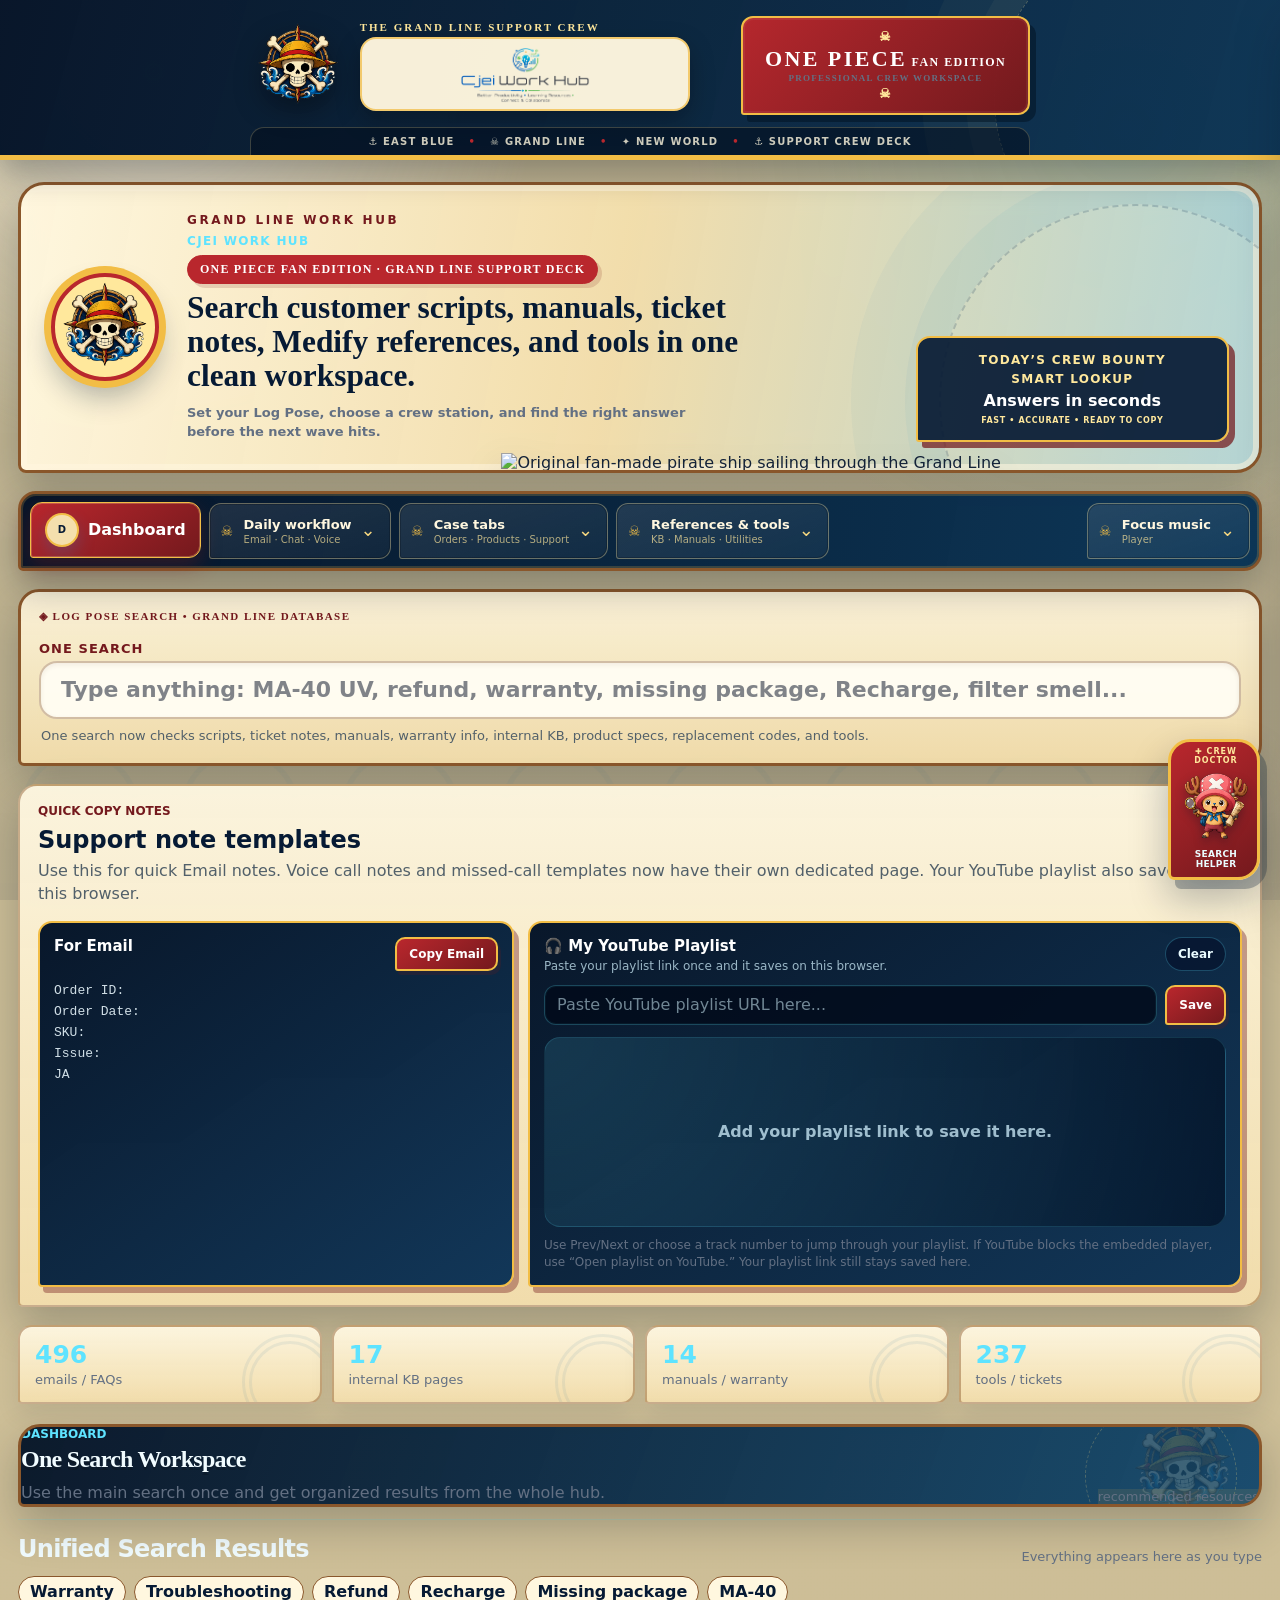
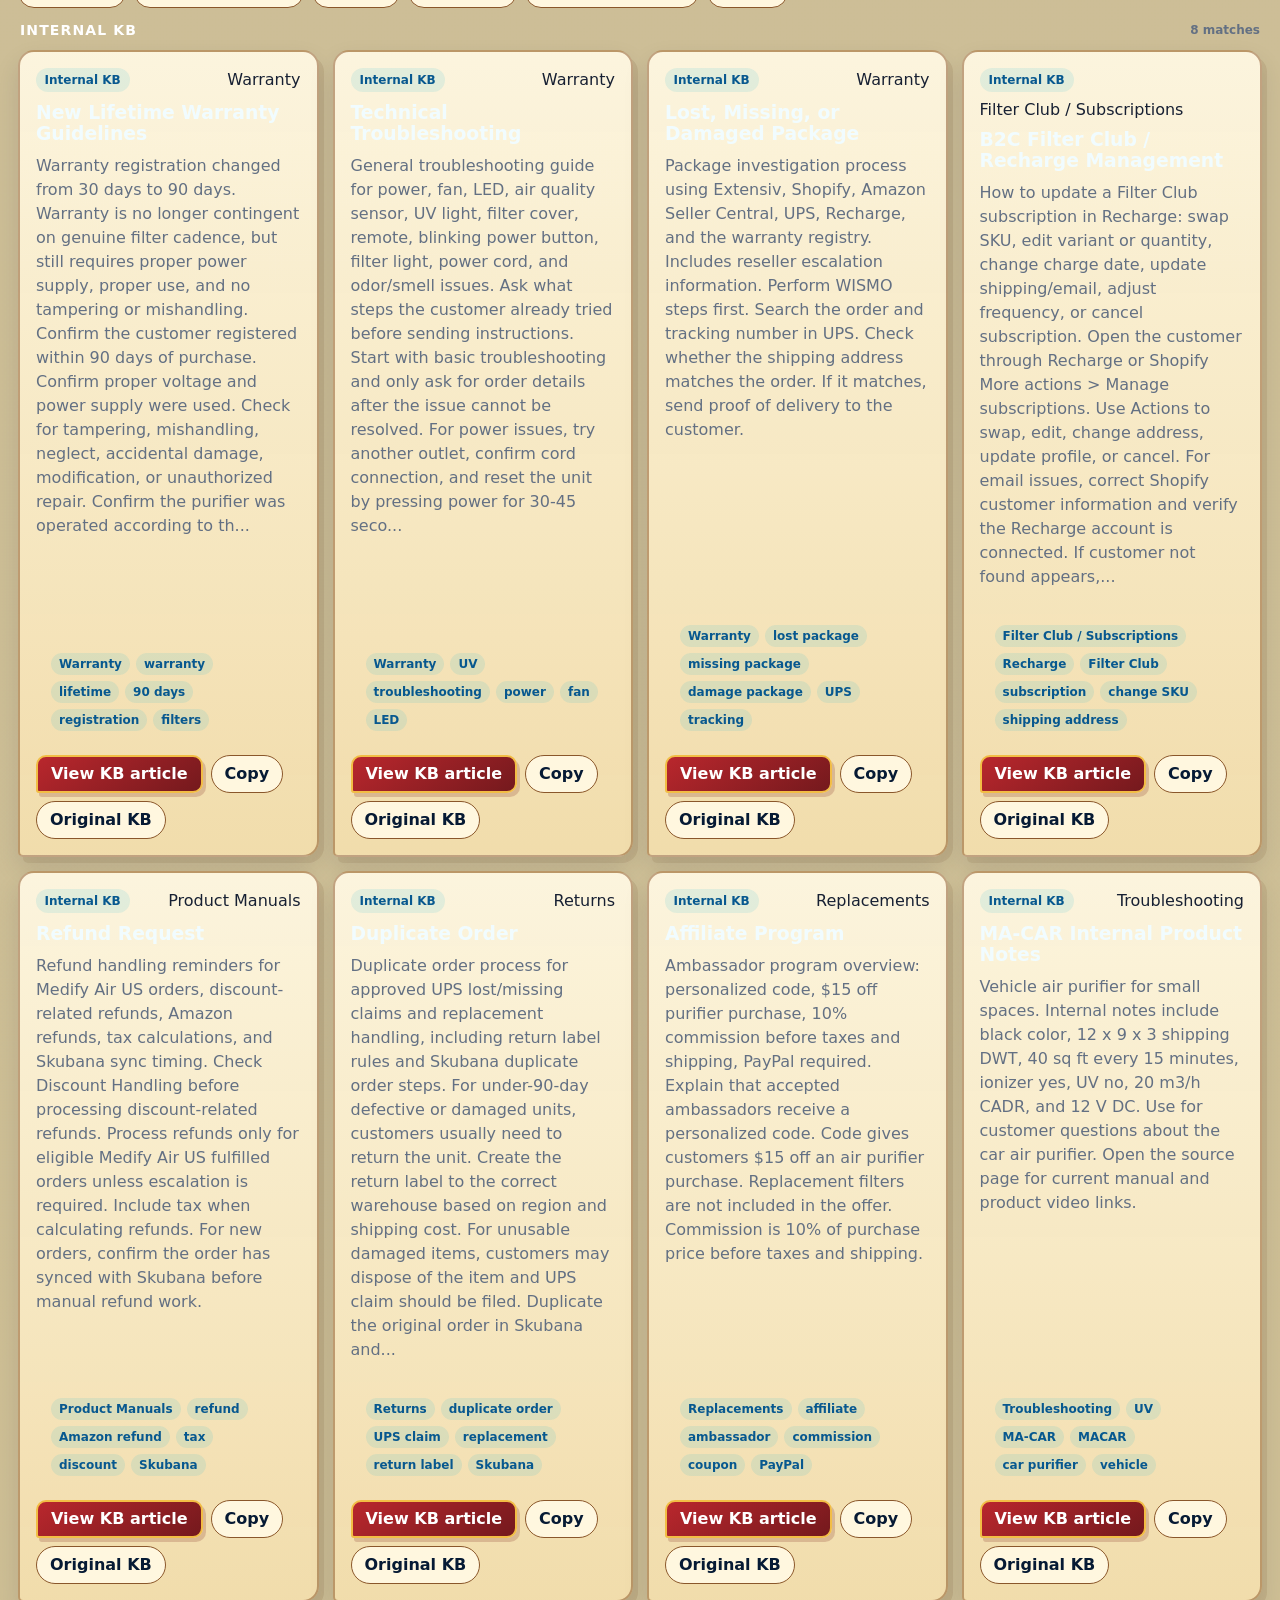
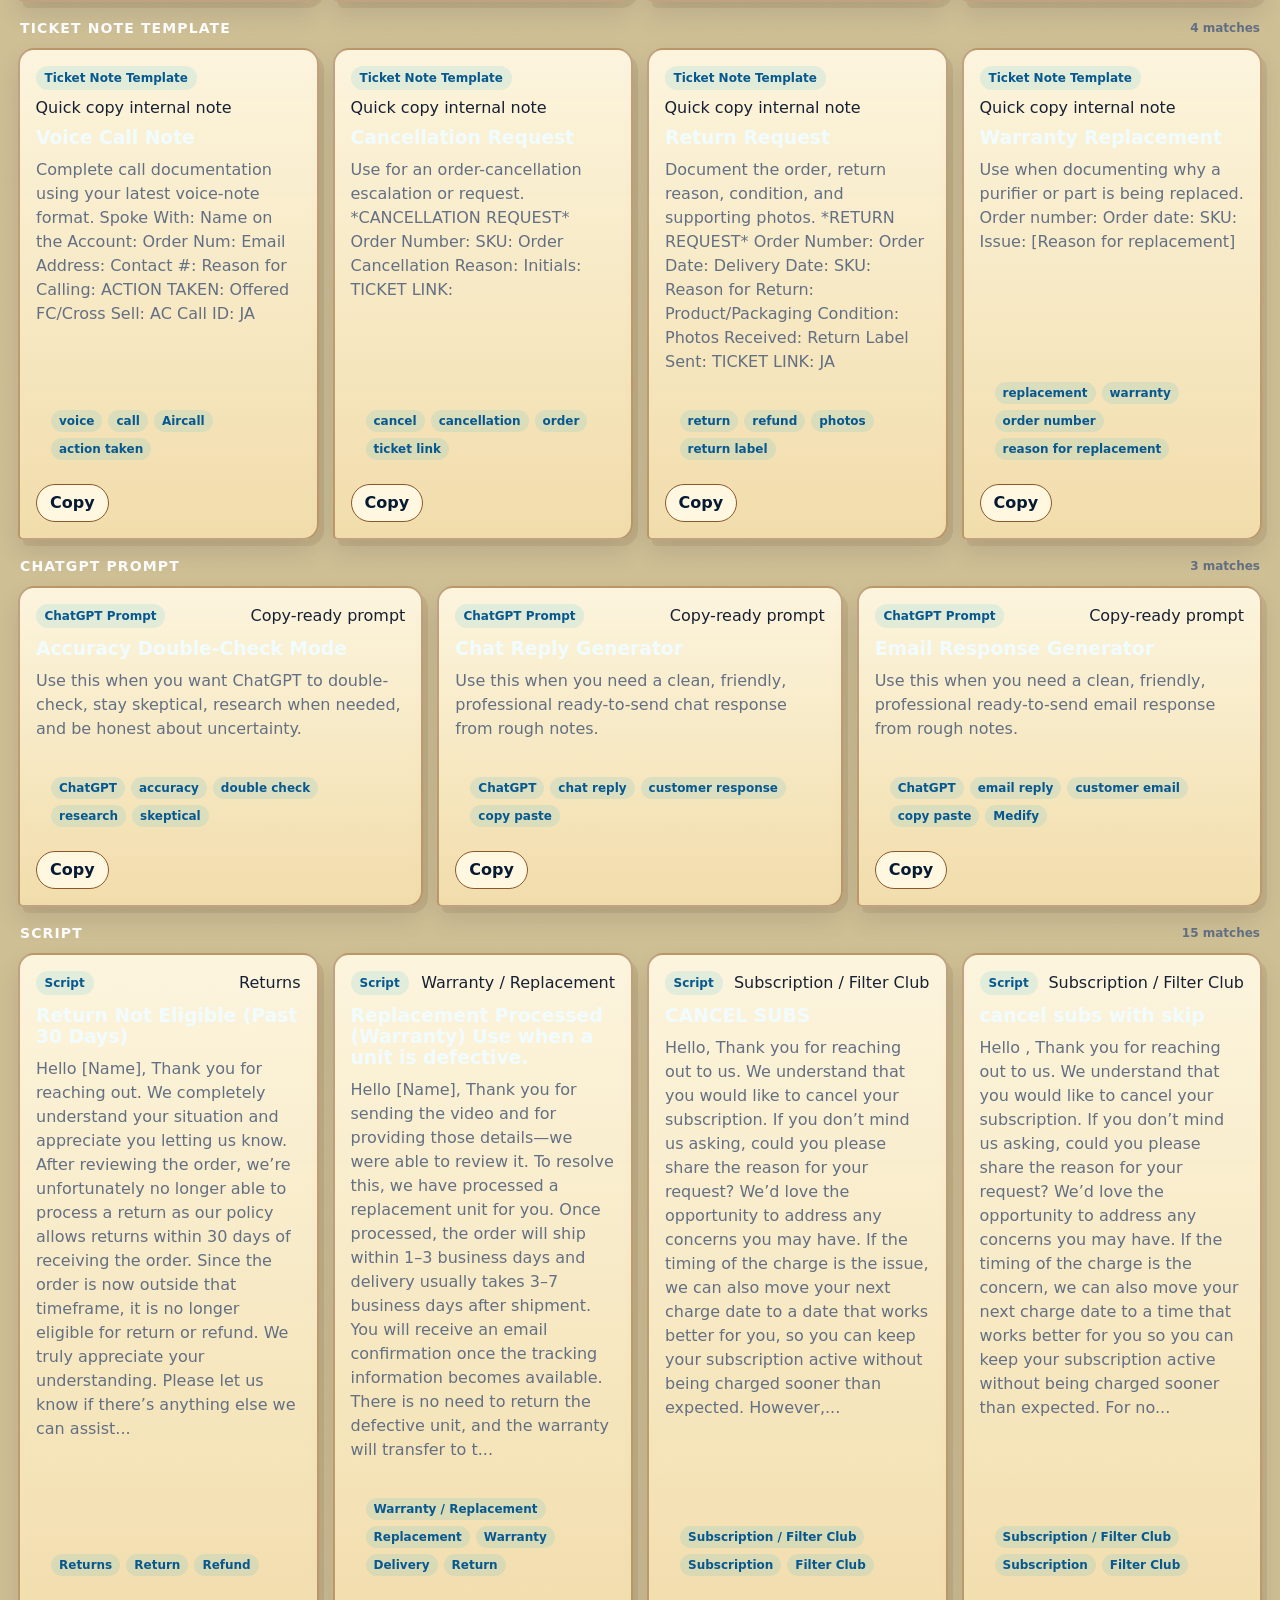
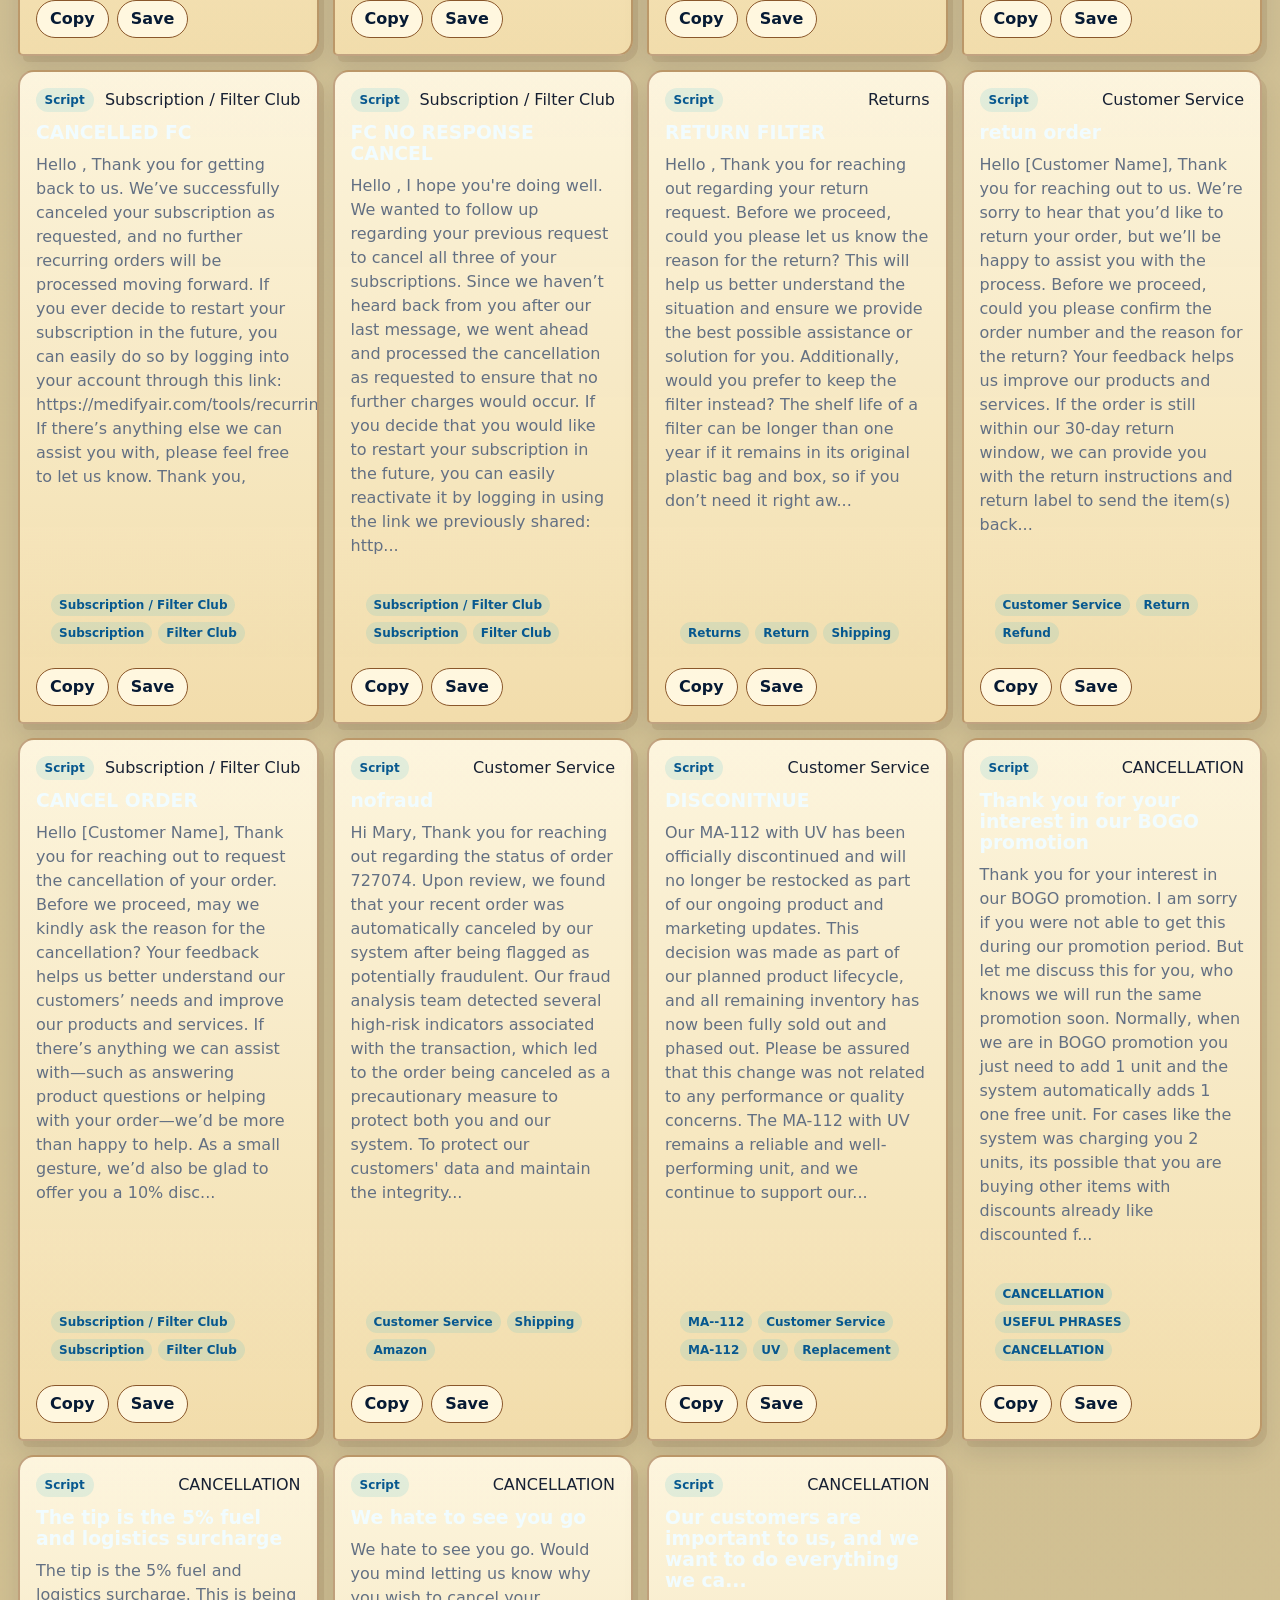
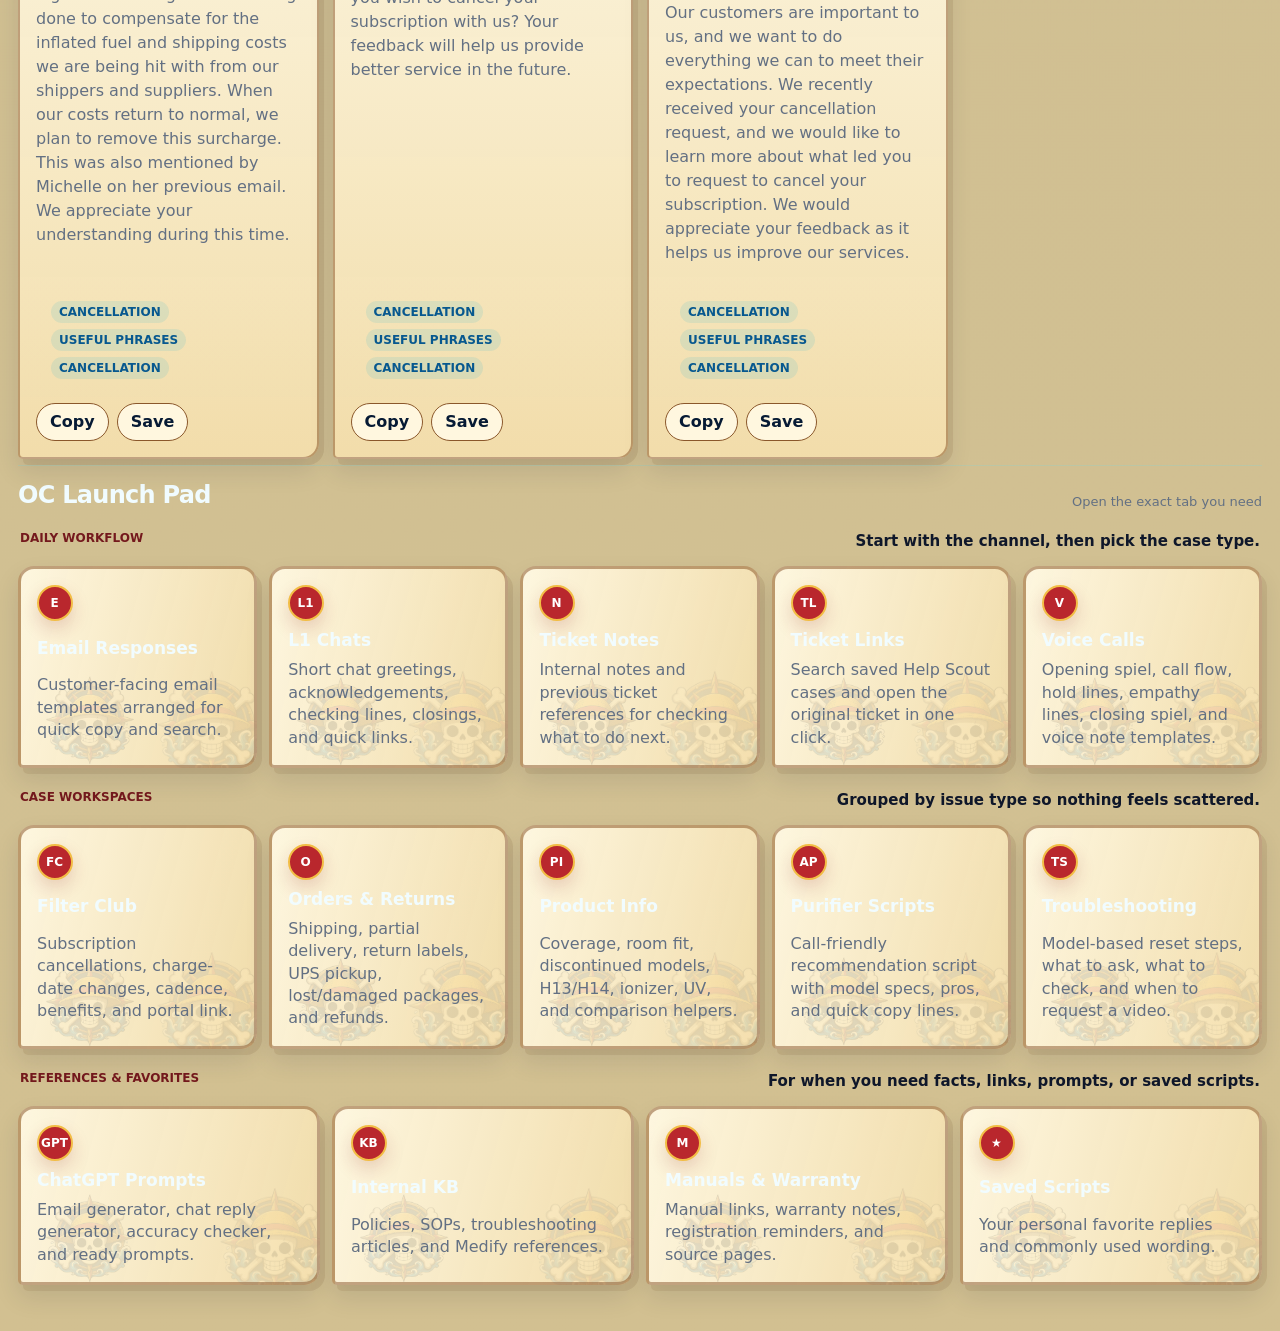
==== commit fb09b75a: "Add files via upload" ====
--- a/index.html
+++ b/index.html
@@ -4,7 +4,7 @@
     <meta charset="utf-8" />
     <meta name="viewport" content="width=device-width, initial-scale=1" />
     <title>Cjei Work Hub</title>
-    <link rel="stylesheet" href="styles.css?v=grand-line-3" />
+    <link rel="stylesheet" href="styles.css?v=grand-line-4" />
   </head>
   <body>
     <header class="site-header">
@@ -38,7 +38,7 @@
         <strong>Search customer scripts, manuals, ticket notes, Medify references, and tools in one clean workspace.</strong>
         <p class="hero-voyage-copy">Set your Log Pose, choose a crew station, and find the right answer before the next wave hits.</p>
       </div>
-      <img class="grand-line-hero-art" src="grand-line-hero-art.png" alt="Original fan-made pirate ship sailing through the Grand Line" />
+      <img class="grand-line-hero-art" src="grand-line-hero-art.webp" alt="Original fan-made pirate ship sailing through the Grand Line" />
       <div class="hero-stat" aria-label="Workspace benefit">
         <span>Today’s crew bounty</span>
         <span class="original-stat-label">Smart lookup</span>
@@ -1646,17 +1646,17 @@
     </main>
 
 
-    <button id="cjeiBotLauncher" class="cjei-bot-launcher" type="button" aria-label="Open Cjei search helper">
-      <img src="cjei-search-bot.png" alt="Cjei search helper" />
+    <button id="cjeiBotLauncher" class="cjei-bot-launcher" type="button" aria-label="Open Chopper crew search helper">
+      <img src="chopper-search-helper.png?v=grand-line-4" alt="Chopper crew search helper" />
       <span>Search Helper</span>
     </button>
-    <section id="cjeiBotPanel" class="cjei-bot-panel" aria-label="Cjei Work Hub search helper" hidden>
+    <section id="cjeiBotPanel" class="cjei-bot-panel" aria-label="Chopper crew search helper" hidden>
       <button id="cjeiBotClose" class="cjei-bot-close" type="button" aria-label="Close search helper">×</button>
       <div class="cjei-bot-panel-head">
-        <img src="cjei-search-bot.png" alt="" aria-hidden="true" />
+        <img src="chopper-search-helper.png?v=grand-line-4" alt="Chopper crew search helper" />
         <div>
-          <strong>Hi, I’m Cjei Bot</strong>
-          <span>Click me anytime to search everything inside the hub.</span>
+          <strong>Hi, I’m Chopper!</strong>
+          <span>Your crew doctor is ready to search everything inside the hub.</span>
         </div>
       </div>
       <label class="cjei-bot-search">
--- a/styles.css
+++ b/styles.css
@@ -5625,7 +5625,7 @@
   overflow-x: hidden;
   background:
     linear-gradient(rgba(247, 226, 174, 0.82), rgba(238, 215, 158, 0.88)),
-    url("grand-line-map-bg.png") center top / 980px auto repeat !important;
+    url("grand-line-map-bg.webp") center top / 980px auto repeat !important;
   color: var(--grand-ink) !important;
 }
 
@@ -5662,14 +5662,14 @@
   border-bottom: 5px solid var(--grand-gold) !important;
   background:
     linear-gradient(105deg, rgba(4, 19, 39, 0.98), rgba(7, 48, 83, 0.95)),
-    url("grand-line-map-bg.png") center / cover !important;
+    url("grand-line-map-bg.webp") center / cover !important;
   box-shadow: 0 12px 30px rgba(2, 15, 31, 0.32);
 }
 
 .site-header::before {
   position: absolute;
   inset: 0;
-  background: url("grand-line-map-bg.png") center 38% / 920px auto repeat;
+  background: url("grand-line-map-bg.webp") center 38% / 920px auto repeat;
   content: "";
   opacity: 0.08;
   pointer-events: none;
@@ -5822,7 +5822,7 @@
   border-radius: 26px 26px 26px 8px !important;
   background:
     linear-gradient(100deg, rgba(255, 247, 223, 0.98) 0%, rgba(244, 223, 173, 0.95) 48%, rgba(179, 218, 225, 0.86) 100%),
-    url("grand-line-map-bg.png") center / cover !important;
+    url("grand-line-map-bg.webp") center / cover !important;
   box-shadow: var(--grand-shadow), inset 0 0 0 6px rgba(255, 247, 223, 0.56) !important;
 }
 
@@ -5960,7 +5960,7 @@
   border-radius: 18px 18px 18px 5px !important;
   background:
     linear-gradient(100deg, rgba(4, 19, 39, 0.99), rgba(9, 52, 87, 0.98)),
-    url("grand-line-map-bg.png") center / cover !important;
+    url("grand-line-map-bg.webp") center / cover !important;
   box-shadow: 0 15px 36px rgba(2, 15, 31, 0.3), inset 0 0 0 2px rgba(242, 189, 69, 0.2) !important;
 }
 
@@ -5968,7 +5968,7 @@
   position: absolute;
   inset: 0;
   border-radius: inherit;
-  background: url("grand-line-map-bg.png") center / 640px auto;
+  background: url("grand-line-map-bg.webp") center / 640px auto;
   content: "";
   opacity: 0.055;
   pointer-events: none;
@@ -6034,7 +6034,7 @@
   border-radius: 17px 17px 17px 5px !important;
   background:
     linear-gradient(rgba(6, 26, 52, 0.96), rgba(10, 49, 85, 0.97)),
-    url("grand-line-map-bg.png") center / cover !important;
+    url("grand-line-map-bg.webp") center / cover !important;
   box-shadow: 10px 14px 0 rgba(2, 15, 31, 0.18), 0 28px 56px rgba(2, 15, 31, 0.5) !important;
 }
 
@@ -6100,7 +6100,7 @@
   border-radius: 21px 21px 21px 6px !important;
   background:
     linear-gradient(rgba(255, 247, 223, 0.91), rgba(244, 223, 173, 0.9)),
-    url("grand-line-map-bg.png") center / cover !important;
+    url("grand-line-map-bg.webp") center / cover !important;
   box-shadow: var(--grand-shadow) !important;
 }
 
@@ -6178,7 +6178,7 @@
   border-radius: 22px 22px 22px 6px !important;
   background:
     linear-gradient(110deg, rgba(4, 19, 39, 0.96), rgba(8, 65, 106, 0.91)),
-    url("grand-line-map-bg.png") center / cover !important;
+    url("grand-line-map-bg.webp") center / cover !important;
   box-shadow: var(--grand-shadow) !important;
 }
 
@@ -6221,7 +6221,7 @@
   border-radius: 16px 16px 16px 5px !important;
   background:
     linear-gradient(rgba(255, 248, 226, 0.94), rgba(244, 223, 173, 0.92)),
-    url("grand-line-map-bg.png") center / 720px auto !important;
+    url("grand-line-map-bg.webp") center / 720px auto !important;
   color: var(--grand-ink) !important;
   box-shadow: 5px 6px 0 rgba(95, 59, 27, 0.1), 0 12px 26px rgba(3, 21, 47, 0.11) !important;
 }
@@ -6233,7 +6233,7 @@
   background:
     linear-gradient(105deg, rgba(255, 248, 226, 0.96), rgba(244, 223, 173, 0.9)),
     url("straw-hat-pirate-emblem.png") right -24px bottom -30px / 132px no-repeat,
-    url("grand-line-map-bg.png") center / 720px auto !important;
+    url("grand-line-map-bg.webp") center / 720px auto !important;
 }
 
 .dashboard-card::before {
@@ -6272,7 +6272,7 @@
   border-radius: 14px 14px 14px 4px !important;
   background:
     linear-gradient(rgba(255, 248, 226, 0.95), rgba(244, 223, 173, 0.92)),
-    url("grand-line-map-bg.png") center / 560px auto !important;
+    url("grand-line-map-bg.webp") center / 560px auto !important;
 }
 
 .note-template-bar,
@@ -6288,7 +6288,7 @@
   border-radius: 19px 19px 19px 5px !important;
   background:
     linear-gradient(rgba(255, 248, 226, 0.94), rgba(244, 223, 173, 0.91)),
-    url("grand-line-map-bg.png") center / 760px auto !important;
+    url("grand-line-map-bg.webp") center / 760px auto !important;
   box-shadow: var(--grand-shadow) !important;
 }
 
@@ -6299,7 +6299,7 @@
   border-radius: 14px 14px 14px 4px !important;
   background:
     linear-gradient(145deg, rgba(4, 19, 39, 0.98), rgba(10, 49, 85, 0.97)),
-    url("grand-line-map-bg.png") center / cover !important;
+    url("grand-line-map-bg.webp") center / cover !important;
   box-shadow: 5px 6px 0 rgba(116, 25, 29, 0.4) !important;
 }
 
@@ -6351,7 +6351,7 @@
   border-radius: 20px 20px 20px 6px !important;
   background:
     linear-gradient(rgba(255, 248, 226, 0.97), rgba(244, 223, 173, 0.96)),
-    url("grand-line-map-bg.png") center / cover !important;
+    url("grand-line-map-bg.webp") center / cover !important;
   box-shadow: 0 26px 64px rgba(2, 15, 31, 0.42) !important;
 }
 
@@ -6629,3 +6629,172 @@
   from { opacity: 0; transform: translate(-50%, -50%) scale(0.8); }
   to { opacity: 0.7; transform: translate(-50%, -50%) scale(1); }
 }
+
+/* Grand Line v4: collision-safe masthead and Chopper crew helper */
+.site-header {
+  display: grid !important;
+  grid-template-rows: auto auto !important;
+  align-items: stretch !important;
+  gap: 12px !important;
+  padding: 16px 24px 0 !important;
+  overflow: hidden !important;
+}
+
+.site-header .header-inner {
+  position: relative !important;
+  inset: auto !important;
+  display: grid !important;
+  grid-template-columns: minmax(0, 1fr) minmax(250px, auto) !important;
+  align-items: center !important;
+  gap: clamp(20px, 4vw, 64px) !important;
+  min-width: 0 !important;
+  margin: 0 auto !important;
+}
+
+.site-header .grand-line-brand-lockup,
+.site-header .grand-line-flag,
+.site-header .voyage-ribbon {
+  position: relative !important;
+  inset: auto !important;
+  transform: none !important;
+  margin: 0 !important;
+}
+
+.site-header .grand-line-brand-lockup {
+  min-width: 0 !important;
+}
+
+.site-header .grand-line-brand-lockup > div {
+  min-width: 0 !important;
+}
+
+.site-header .grand-line-flag {
+  justify-self: end !important;
+  width: min(100%, 290px) !important;
+  min-width: 250px !important;
+  max-width: 290px !important;
+  box-sizing: border-box !important;
+}
+
+.site-header .voyage-ribbon {
+  z-index: 3 !important;
+  grid-row: 2 !important;
+  width: min(1480px, 100%) !important;
+  box-sizing: border-box !important;
+  flex-wrap: wrap !important;
+  row-gap: 6px !important;
+}
+
+.cjei-bot-launcher {
+  width: 92px !important;
+  min-height: 118px !important;
+  padding: 5px 5px 8px !important;
+  overflow: visible !important;
+}
+
+.cjei-bot-launcher img {
+  display: block !important;
+  width: 80px !important;
+  height: 80px !important;
+  object-fit: contain !important;
+  object-position: center !important;
+  pointer-events: none !important;
+  filter: drop-shadow(0 4px 5px rgba(2, 15, 31, 0.32));
+}
+
+.cjei-bot-launcher::before {
+  content: "✚ CREW DOCTOR" !important;
+  font-size: 8px !important;
+}
+
+.cjei-bot-panel-head {
+  grid-template-columns: 78px minmax(0, 1fr) !important;
+  align-items: center !important;
+}
+
+.cjei-bot-panel-head img {
+  width: 78px !important;
+  height: 78px !important;
+  object-fit: contain !important;
+  object-position: center !important;
+  pointer-events: none !important;
+  filter: drop-shadow(0 5px 6px rgba(2, 15, 31, 0.22));
+}
+
+@media (max-width: 900px) {
+  .site-header {
+    gap: 10px !important;
+    padding: 12px 14px 0 !important;
+  }
+
+  .site-header .header-inner {
+    grid-template-columns: minmax(0, 1fr) !important;
+    gap: 10px !important;
+  }
+
+  .site-header .grand-line-flag {
+    justify-self: stretch !important;
+    width: 100% !important;
+    min-width: 0 !important;
+    max-width: none !important;
+  }
+
+  .site-header .voyage-ribbon {
+    justify-content: center !important;
+    overflow: visible !important;
+    white-space: normal !important;
+  }
+}
+
+@media (max-width: 520px) {
+  .site-header .grand-line-brand-lockup {
+    align-items: center !important;
+  }
+
+  .site-header .masthead-emblem {
+    width: 54px !important;
+    height: 54px !important;
+    flex: 0 0 54px !important;
+  }
+
+  .site-header .site-logo {
+    width: 100% !important;
+    max-width: 240px !important;
+    box-sizing: border-box !important;
+  }
+
+  .site-header .voyage-ribbon {
+    gap: 6px 9px !important;
+    padding: 8px 10px !important;
+    font-size: 8px !important;
+  }
+
+  .site-header .voyage-ribbon b {
+    display: none !important;
+  }
+
+  .cjei-bot-launcher {
+    right: 8px !important;
+    bottom: 8px !important;
+    width: 74px !important;
+    min-height: 94px !important;
+    border-radius: 17px 17px 17px 5px !important;
+  }
+
+  .cjei-bot-launcher img {
+    width: 62px !important;
+    height: 62px !important;
+  }
+
+  .cjei-bot-launcher::before {
+    font-size: 7px !important;
+  }
+
+  .cjei-bot-panel {
+    right: 8px !important;
+    bottom: 110px !important;
+    width: min(300px, calc(100vw - 16px)) !important;
+    max-height: calc(100vh - 126px) !important;
+    overflow-y: auto !important;
+  }
+}
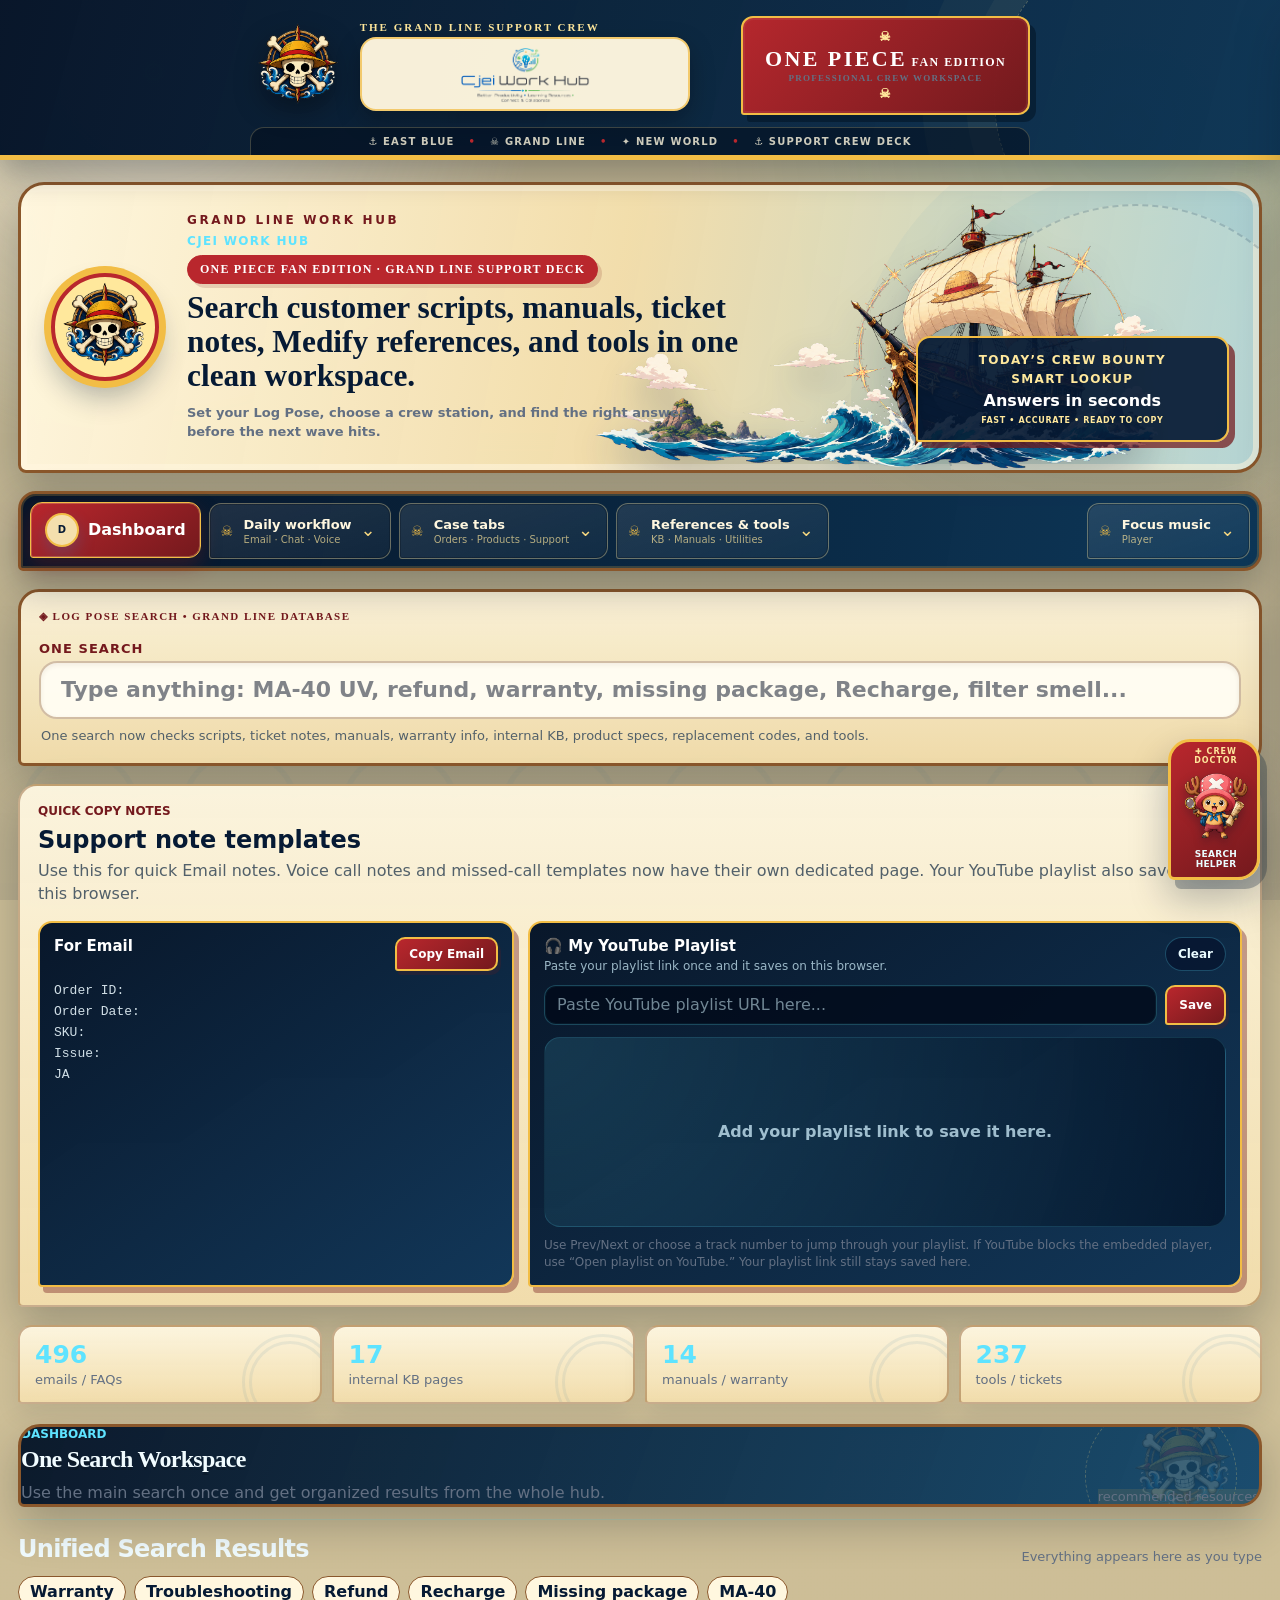
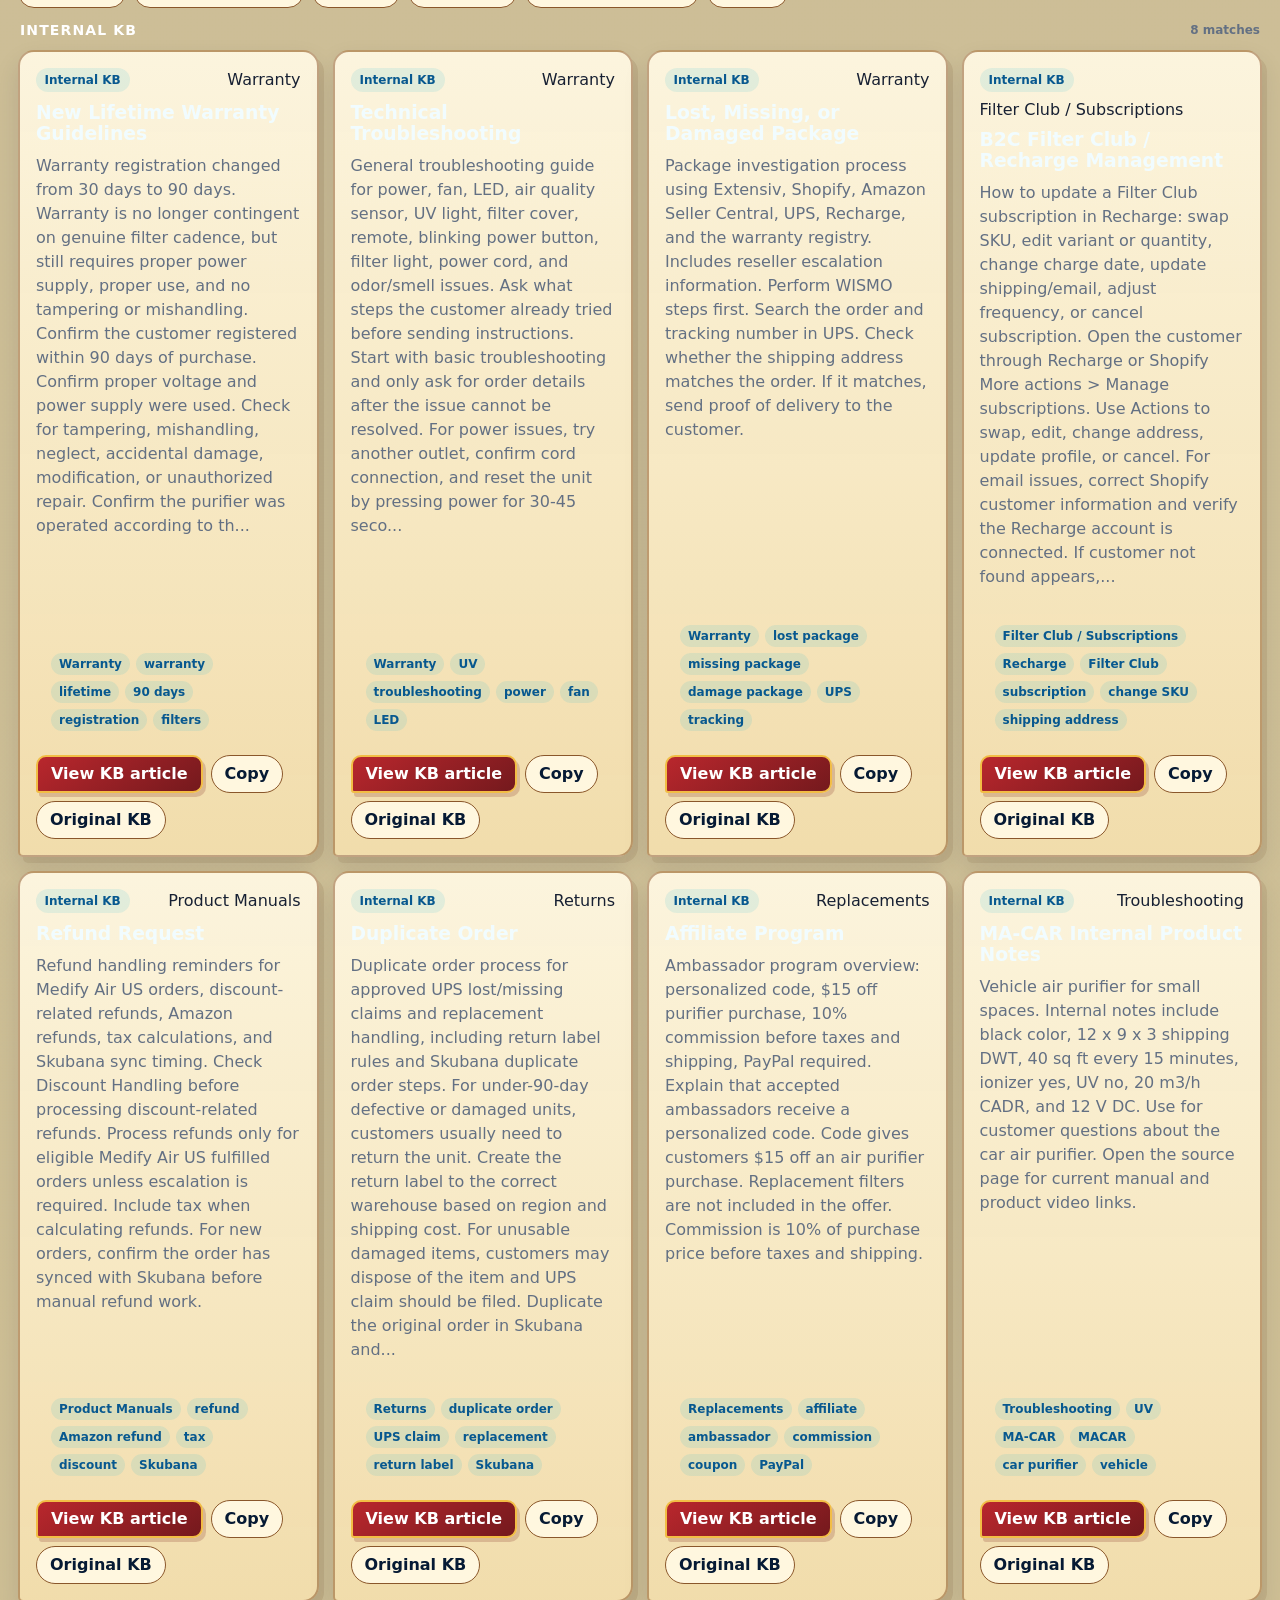
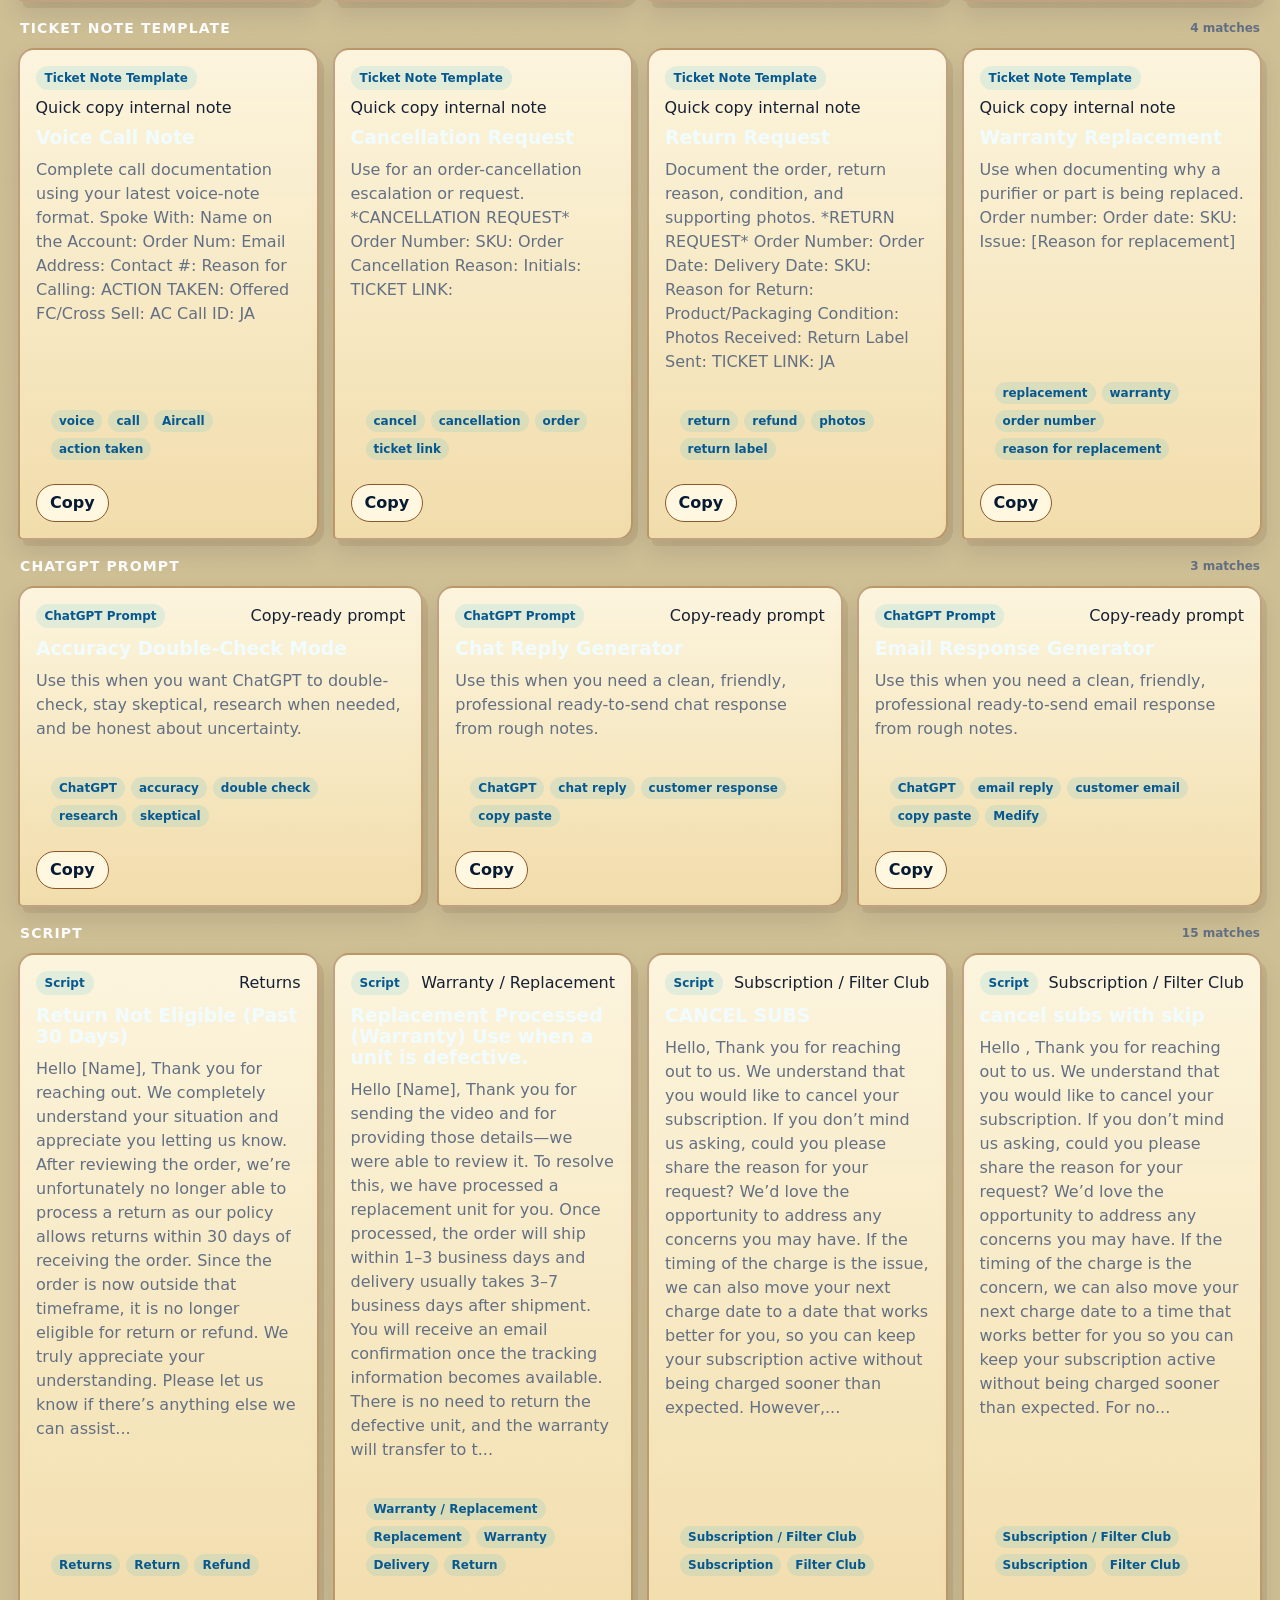
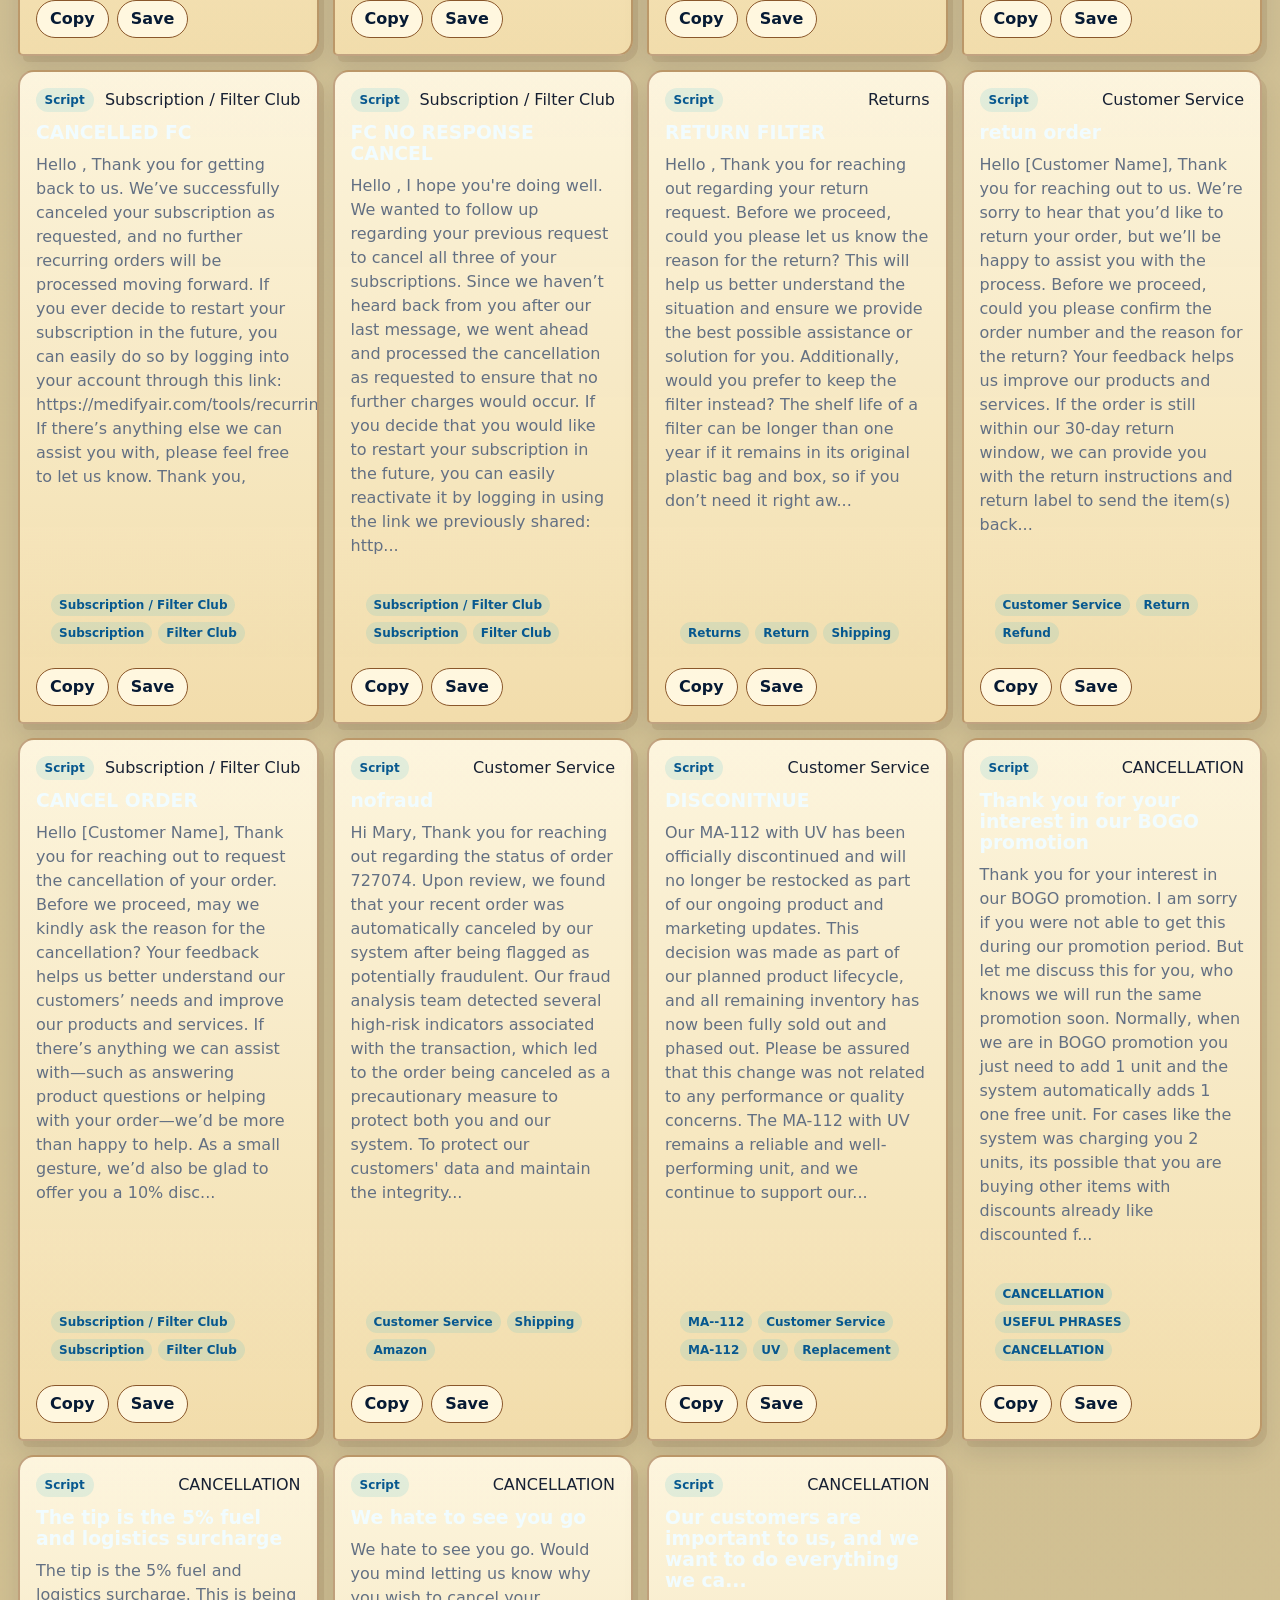
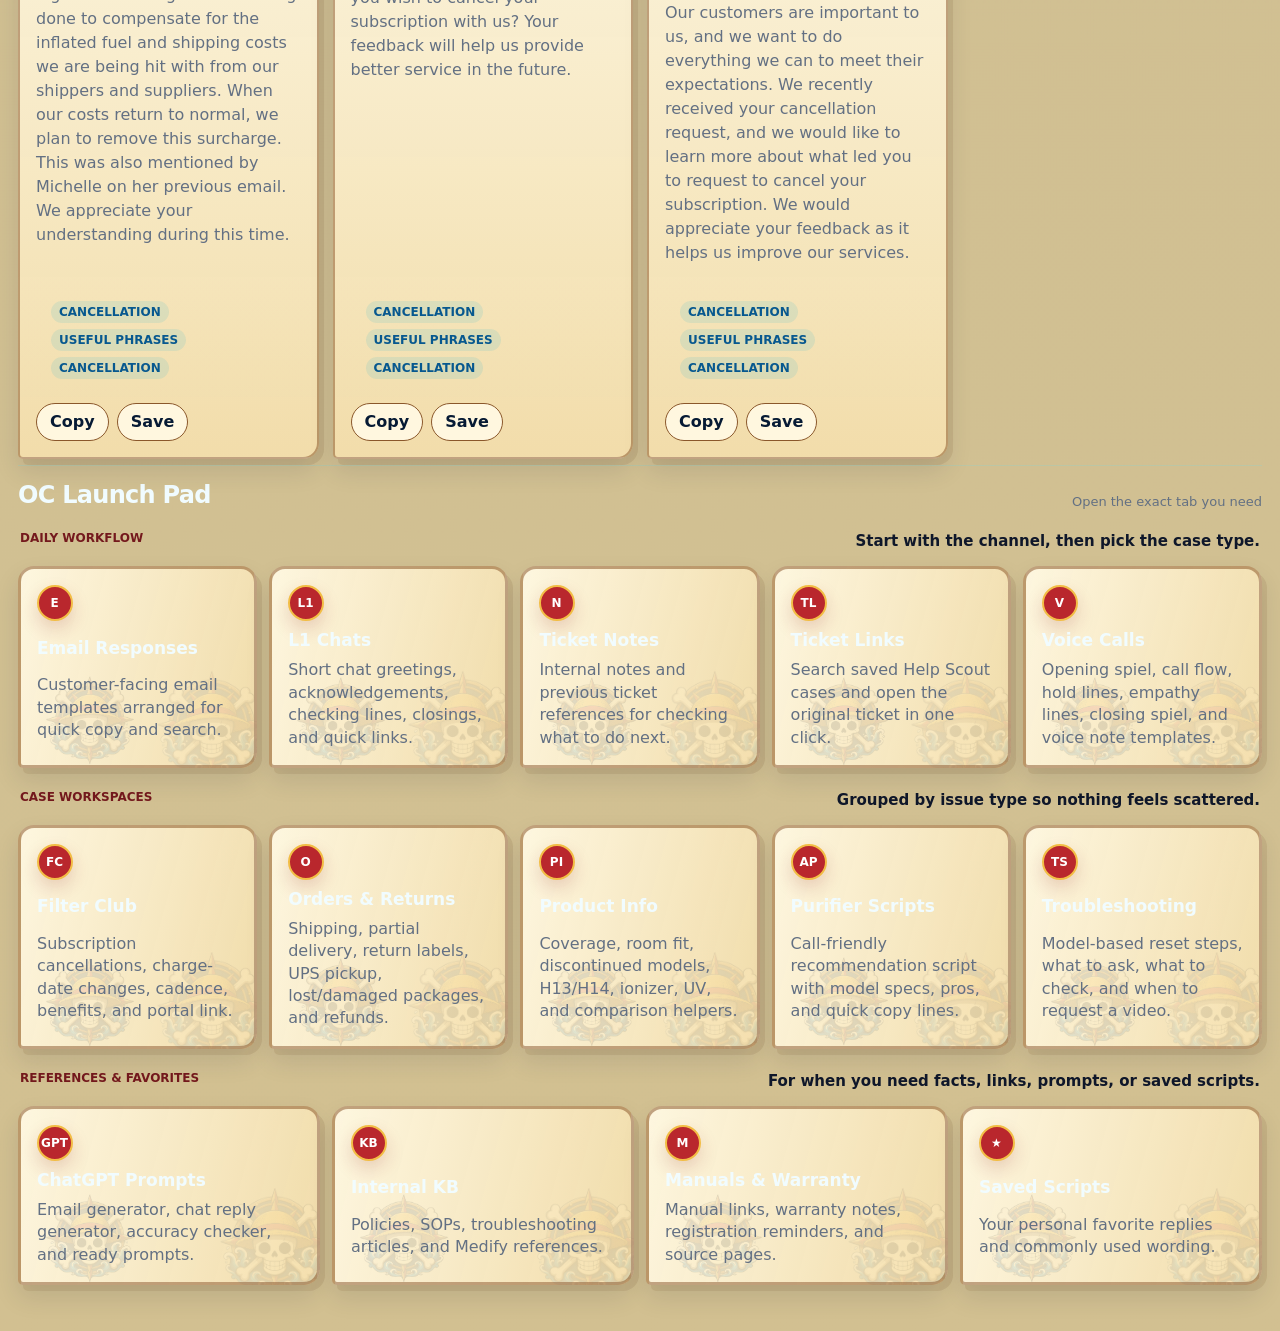
==== commit aca4c58d: "Update index.html" ====
--- a/index.html
+++ b/index.html
@@ -38,7 +38,7 @@
         <strong>Search customer scripts, manuals, ticket notes, Medify references, and tools in one clean workspace.</strong>
         <p class="hero-voyage-copy">Set your Log Pose, choose a crew station, and find the right answer before the next wave hits.</p>
       </div>
-      <img class="grand-line-hero-art" src="grand-line-hero-art.webp" alt="Original fan-made pirate ship sailing through the Grand Line" />
+      <img class="grand-line-hero-art" src="grand-line-hero-art.png" alt="Original fan-made pirate ship sailing through the Grand Line" />
       <div class="hero-stat" aria-label="Workspace benefit">
         <span>Today’s crew bounty</span>
         <span class="original-stat-label">Smart lookup</span>
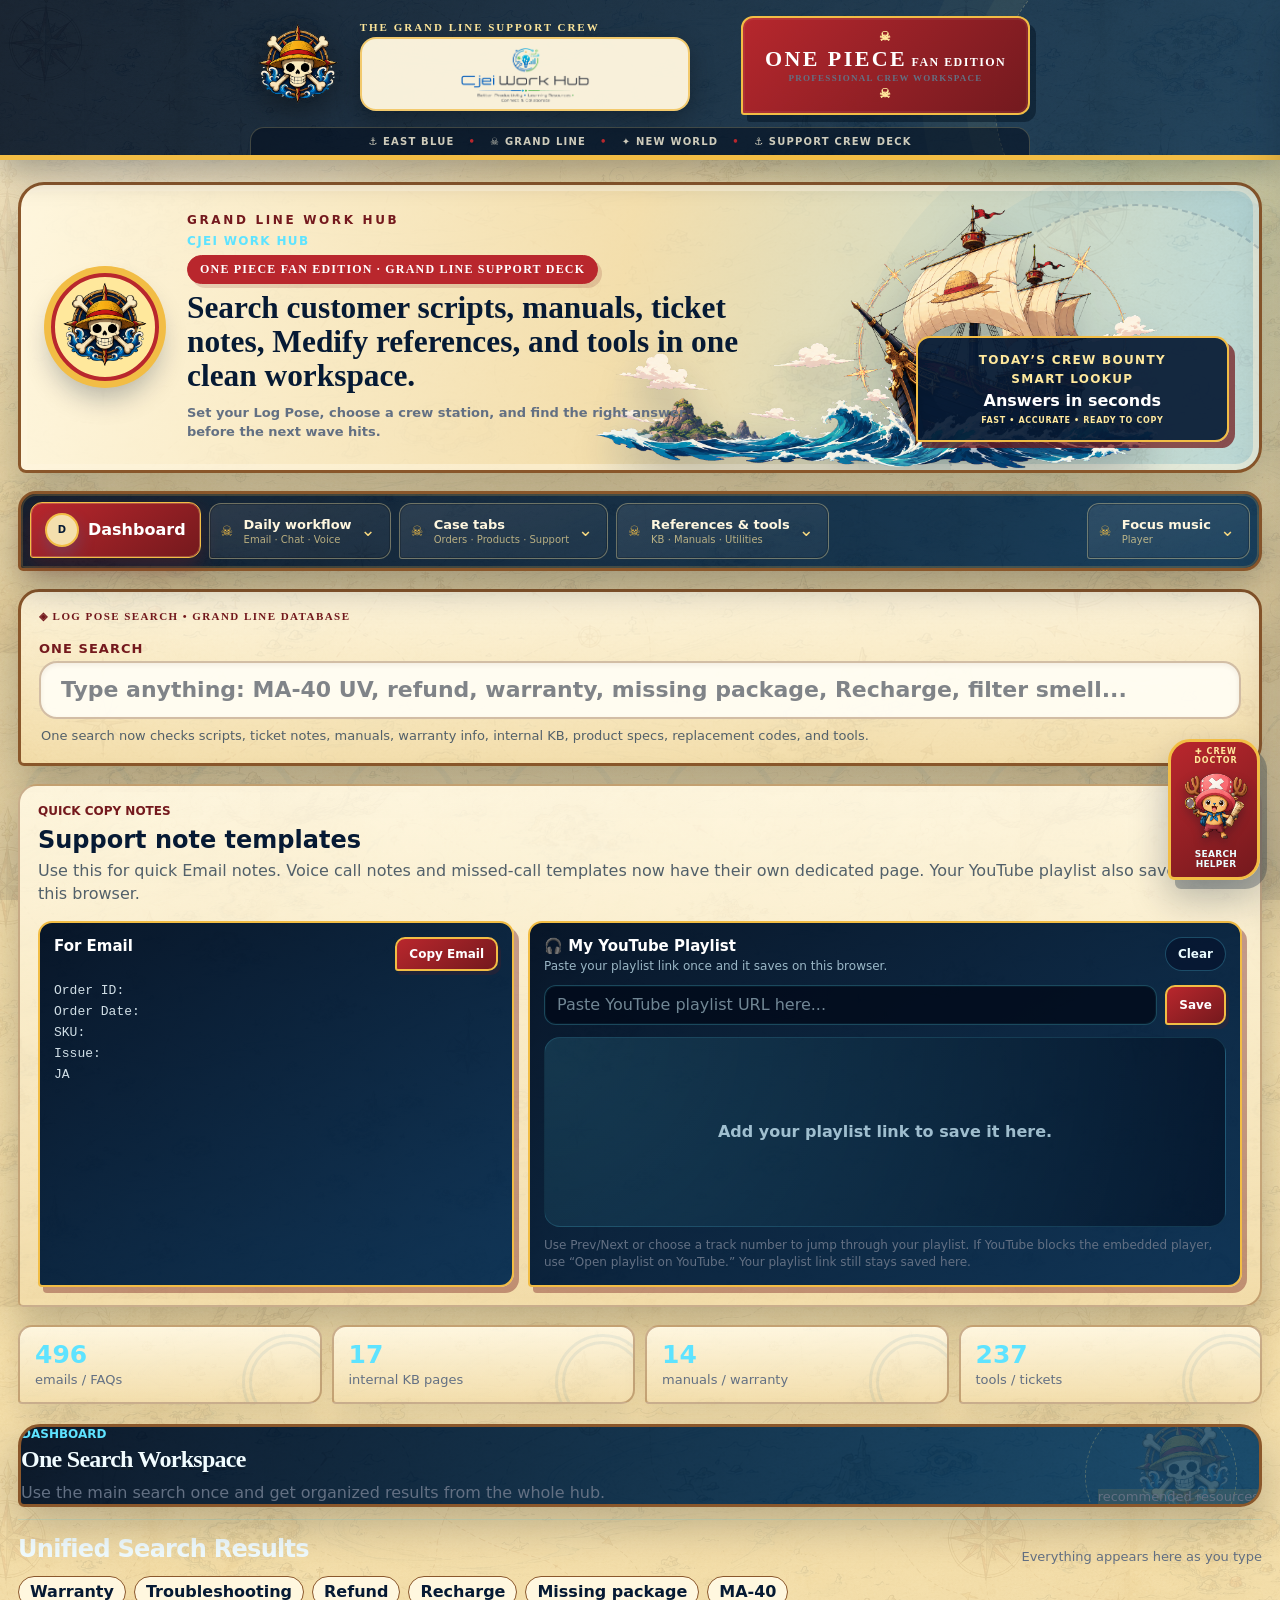
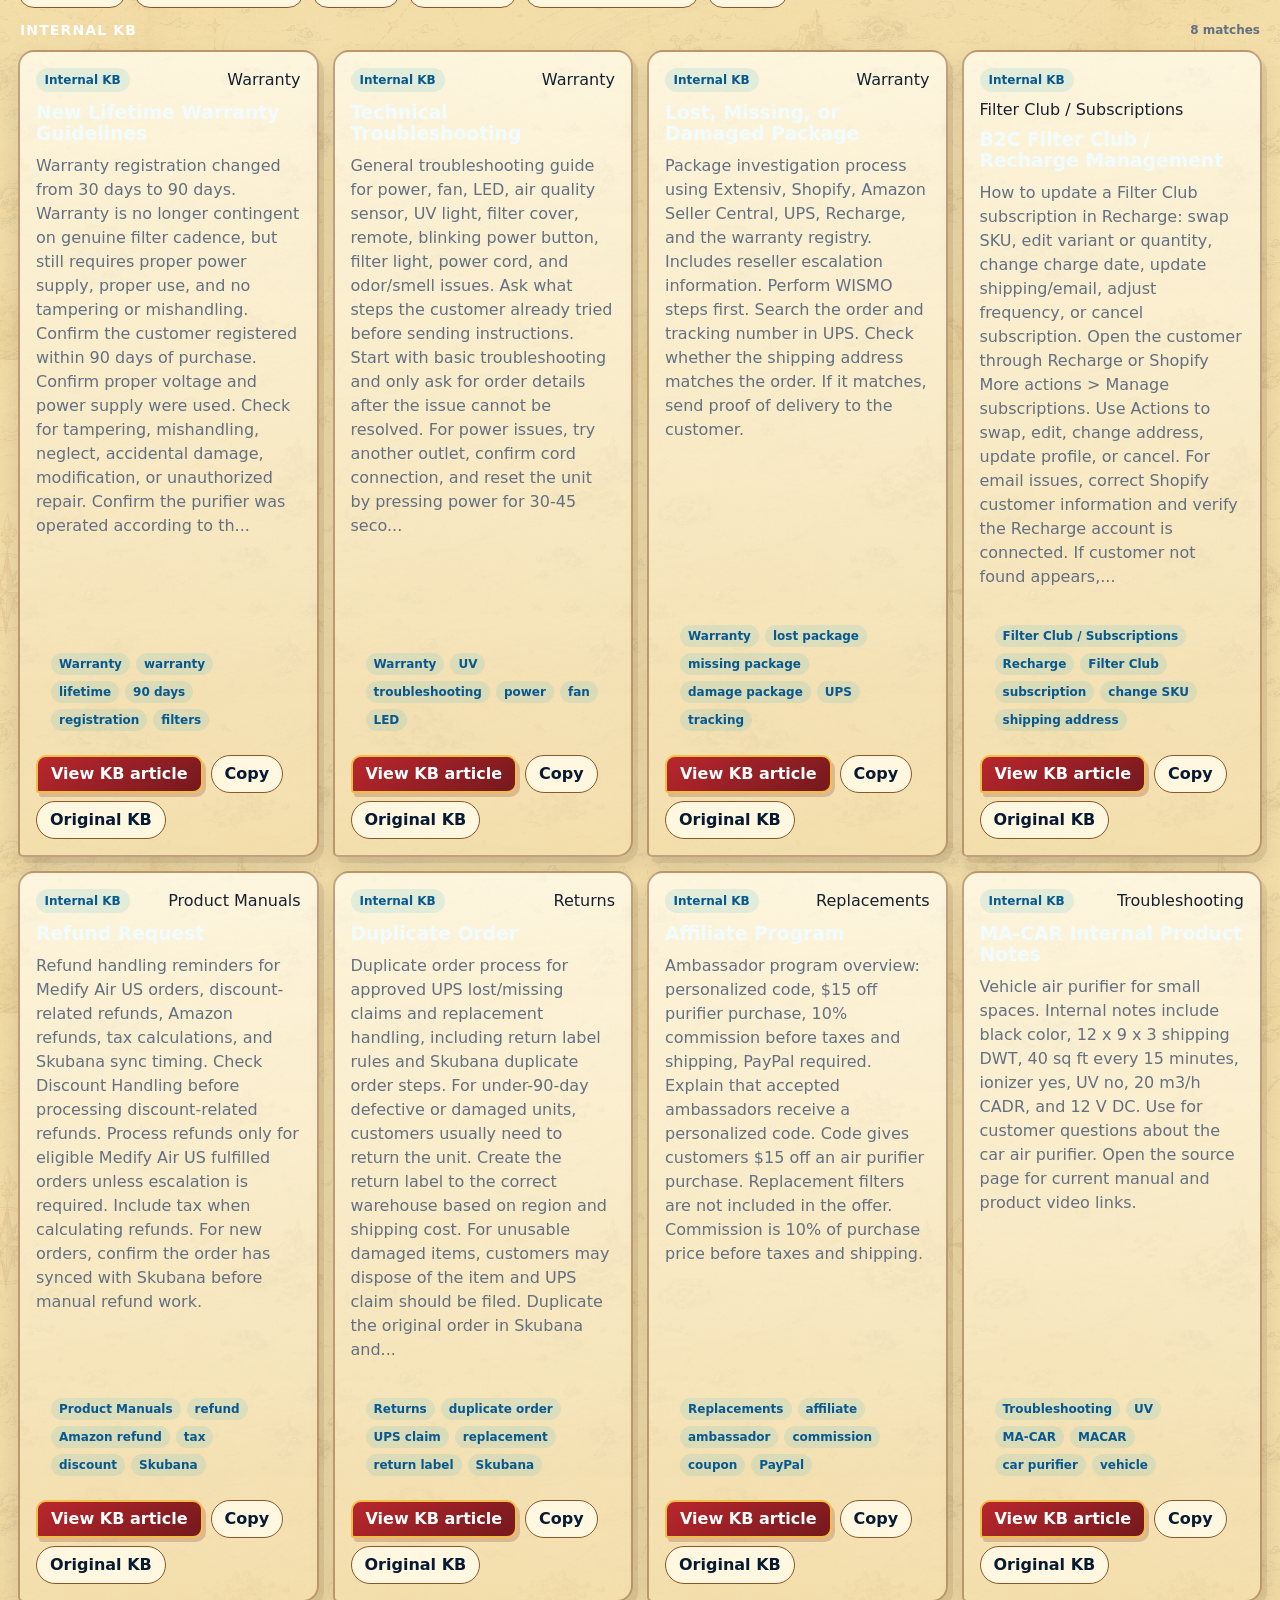
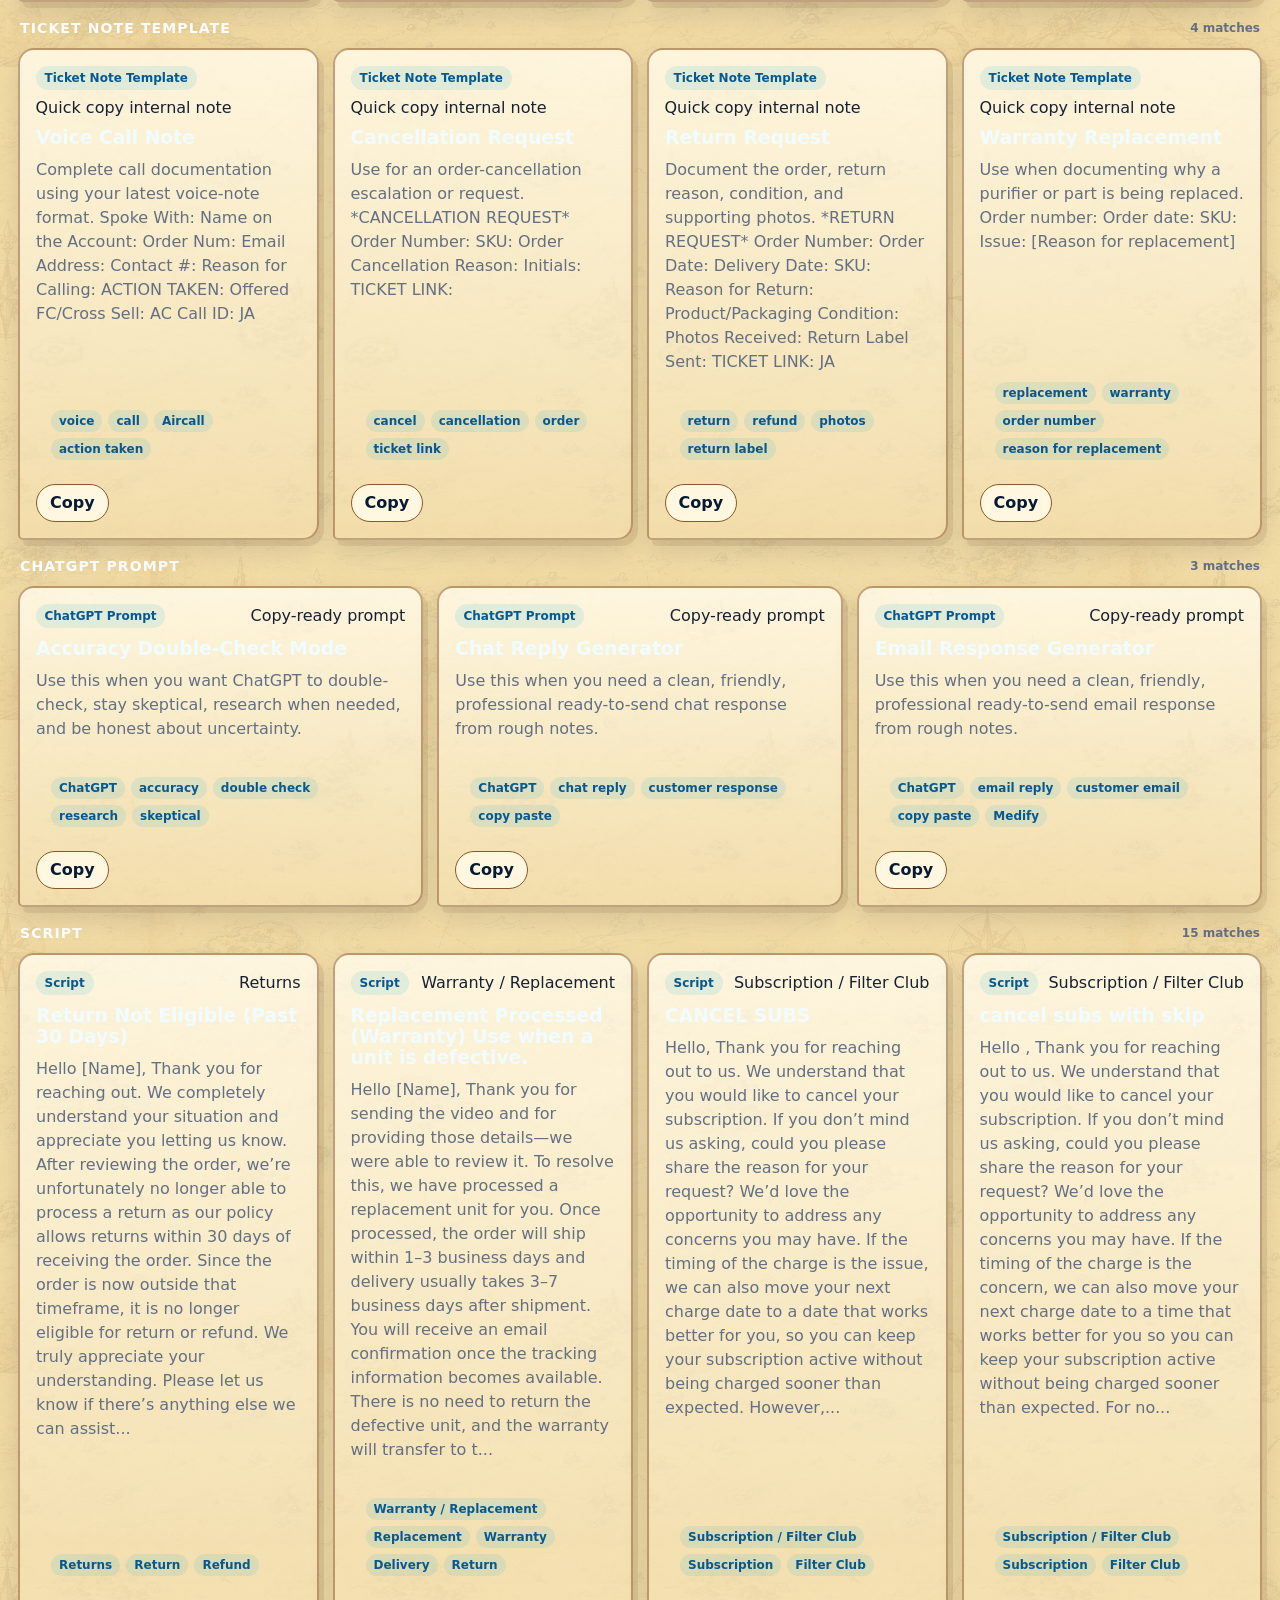
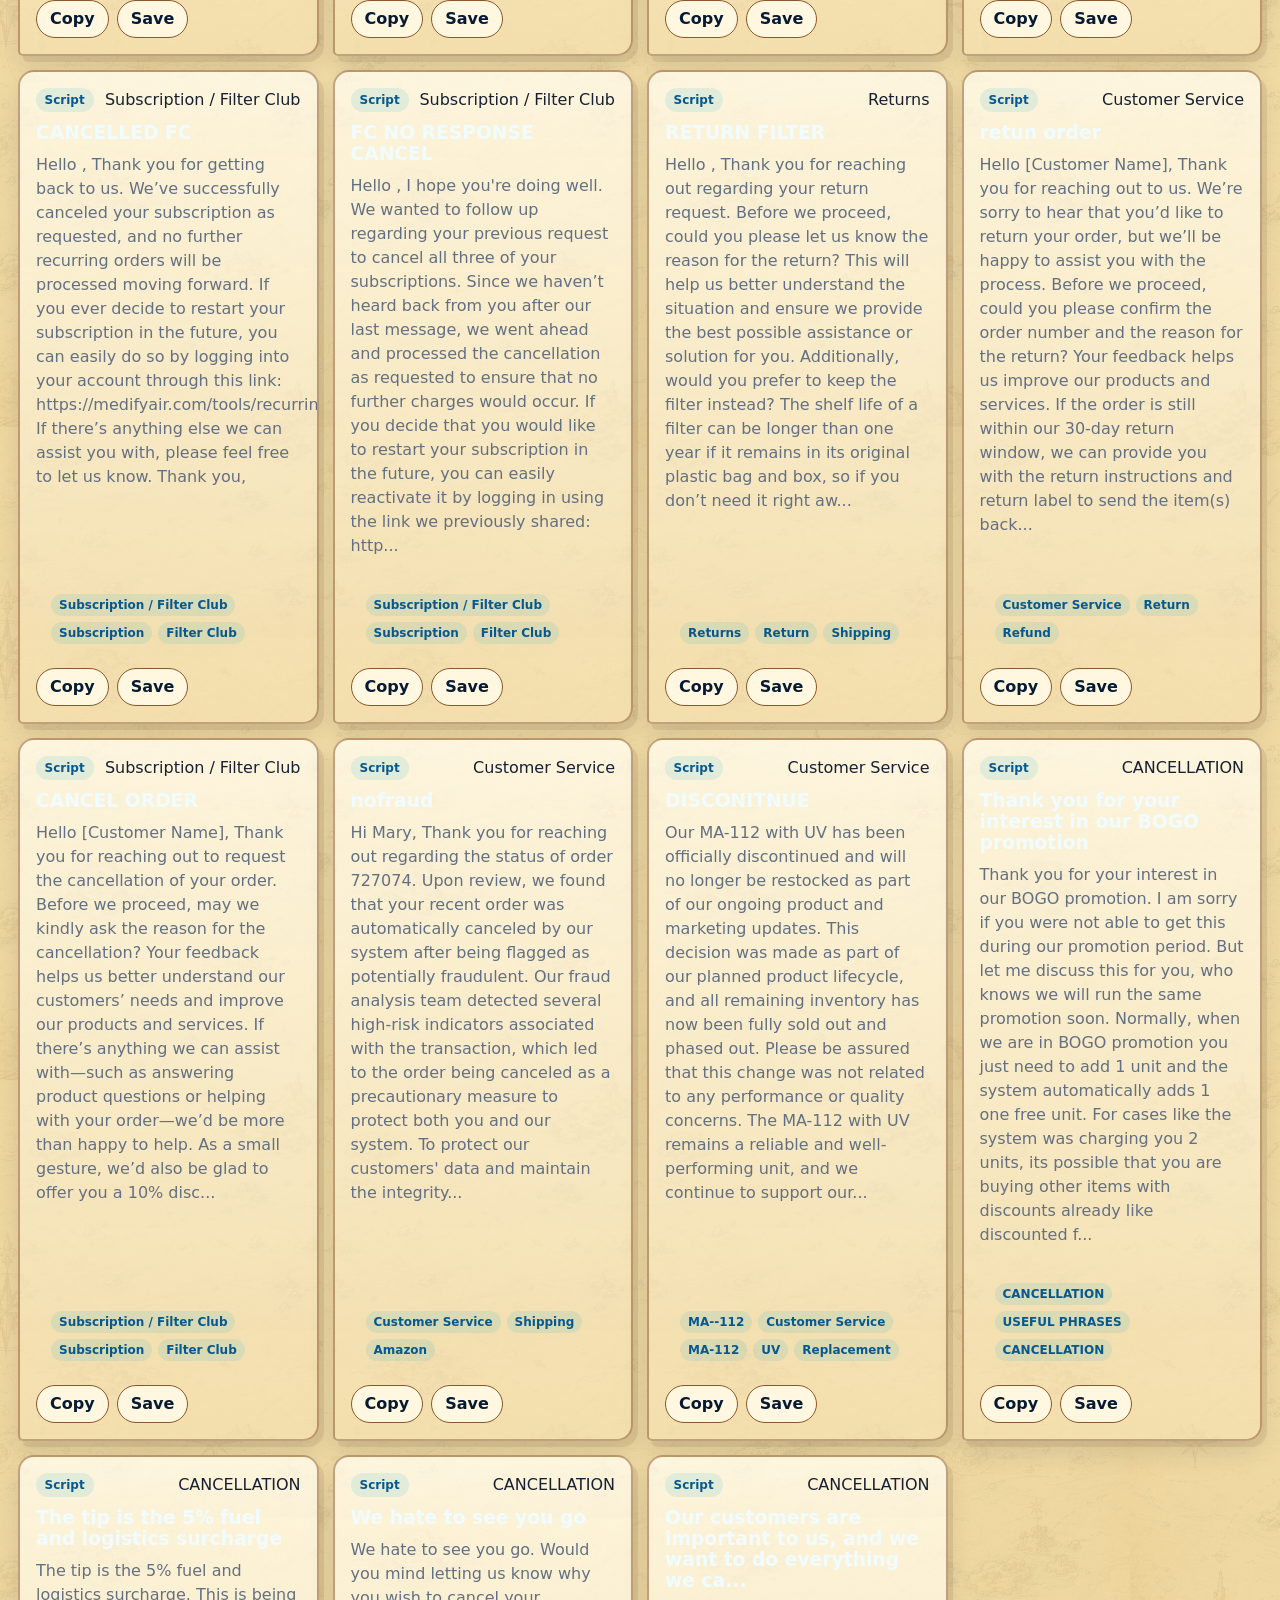
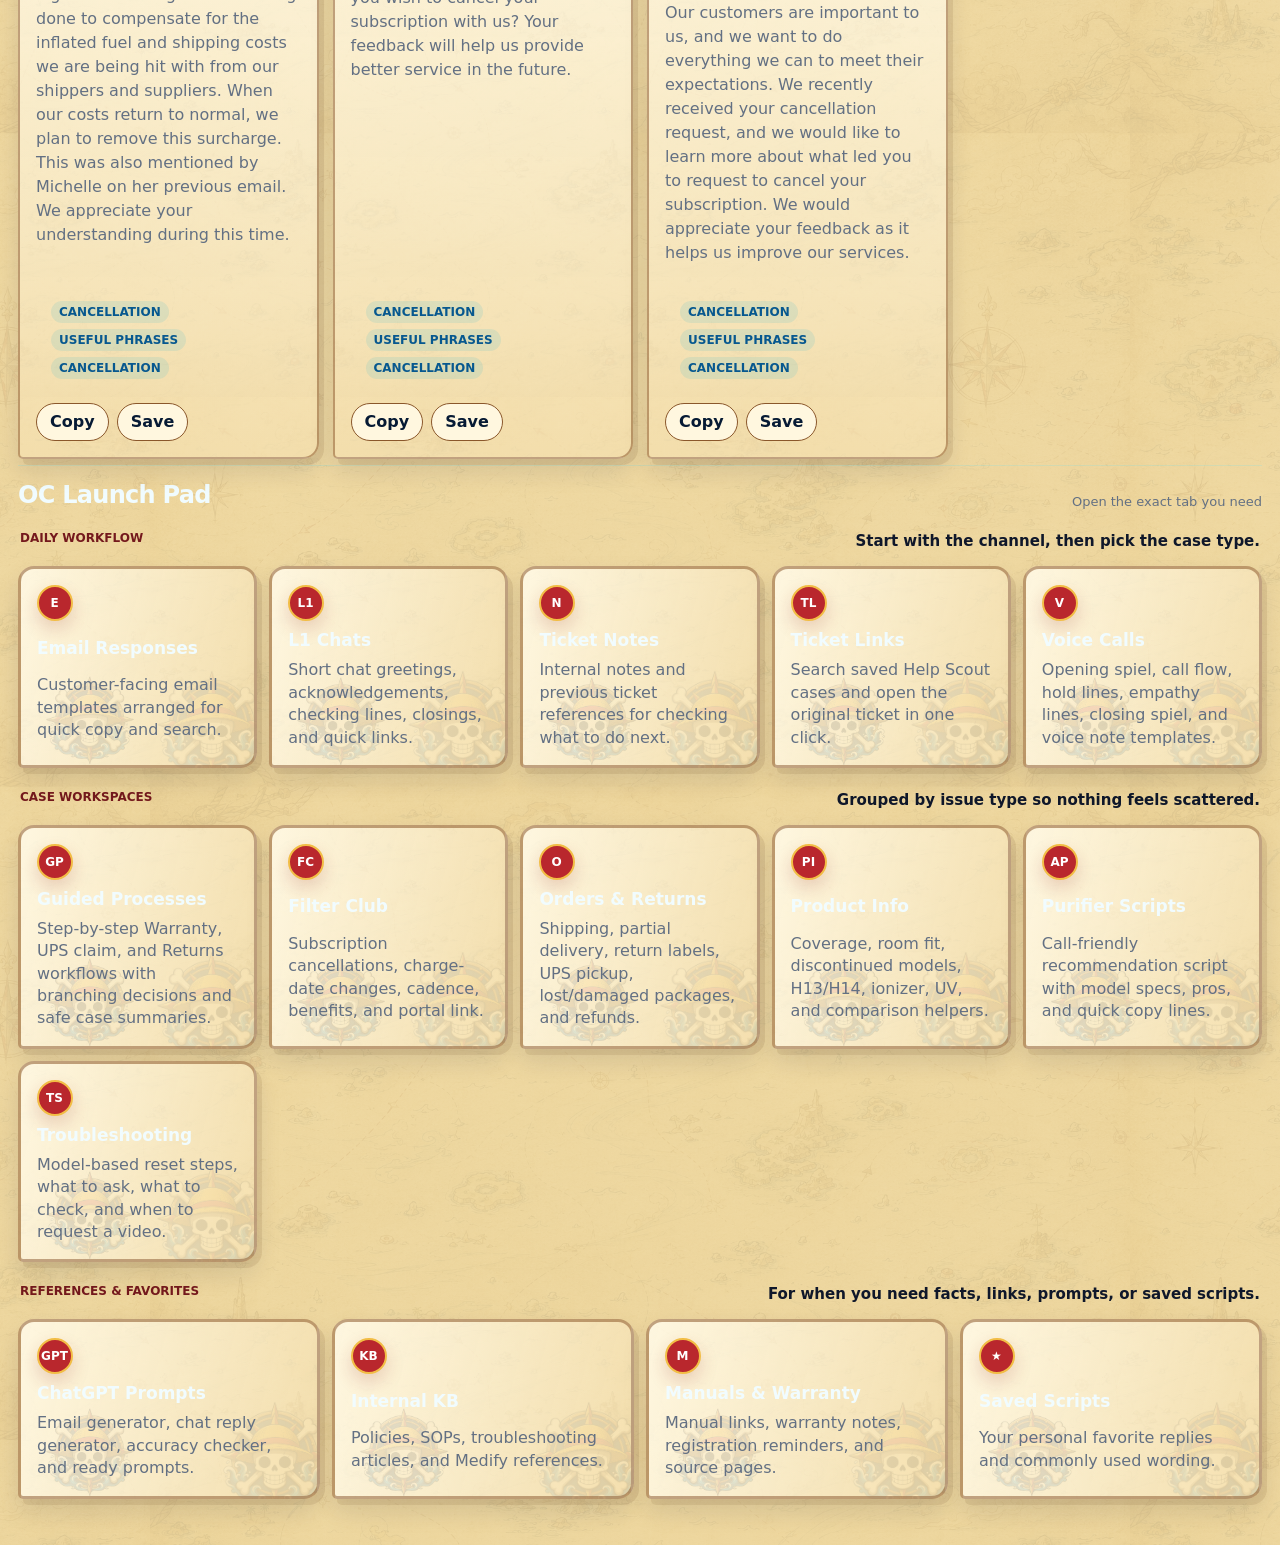
==== commit 6ede7f0e: "Add files via upload" ====
--- a/index.html
+++ b/index.html
@@ -5,6 +5,7 @@
     <meta name="viewport" content="width=device-width, initial-scale=1" />
     <title>Cjei Work Hub</title>
     <link rel="stylesheet" href="styles.css?v=grand-line-4" />
+    <link rel="stylesheet" href="guided_processes.css?v=guided-process-1" />
   </head>
   <body>
     <header class="site-header">
@@ -91,6 +92,10 @@
               <small>Orders · Products · Support</small>
             </button>
             <div class="nav-dropdown-menu" id="caseTabsMenu" hidden>
+              <button class="nav-item" data-view="processes" title="Step-by-step warranty, shipping claim, and return workflows">
+                <span class="icon">GP</span>
+                <span>Guided Processes</span>
+              </button>
               <button class="nav-item" data-view="filterClub" title="Filter Club, subscriptions, cancellations, and charge-date changes">
                 <span class="icon">FC</span>
                 <span>Filter Club</span>
@@ -330,6 +335,11 @@
             <strong>Grouped by issue type so nothing feels scattered.</strong>
           </div>
           <div class="dashboard-grid compact-dashboard" aria-label="Case workspace cards">
+            <button class="dashboard-card" type="button" data-view="processes">
+              <span class="card-icon">GP</span>
+              <strong>Guided Processes</strong>
+              <span>Step-by-step Warranty, UPS claim, and Returns workflows with branching decisions and safe case summaries.</span>
+            </button>
             <button class="dashboard-card" type="button" data-view="filterClub">
               <span class="card-icon">FC</span>
               <strong>Filter Club</strong>
@@ -1034,8 +1044,12 @@
             </article>
           </div>
         </section>
-
-
+        <section id="processesView" class="view guided-process-view">
+          <div id="guidedProcessApp" role="region" aria-label="Guided Process Navigator"></div>
+          <noscript>
+            <div class="empty">JavaScript is required to use the Guided Process Navigator. All existing reference pages remain available from the navigation.</div>
+          </noscript>
+        </section>
 
         <section id="ordersView" class="view workflow-page">
           <div class="section-heading page-hero-heading">
@@ -1046,6 +1060,13 @@
             </div>
             <span>Order flow</span>
           </div>
+          <aside class="guided-existing-cta" aria-label="Guided order process shortcut">
+            <div>
+              <strong>Need the full step-by-step process?</strong>
+              <span>Open the Guided Process Navigator for branching UPS claims, returns, refunds, and confirmation-safe summaries.</span>
+            </div>
+            <button type="button" data-view="processes">Open Guided Processes <span aria-hidden="true">→</span></button>
+          </aside>
           <section class="flow-card">
             <h3>Clean order flow</h3>
             <ol class="flow-steps compact-steps">
@@ -1685,6 +1706,7 @@
     <script src="faq_data.js"></script>
     <script src="focus_music.js?v=grand-line-3"></script>
     <script src="grand-line-ui.js?v=grand-line-3"></script>
+    <script src="guided_processes.js?v=guided-process-1"></script>
     <script src="app.js?v=grand-line-3"></script>
   </body>
 </html>
--- a/styles.css
+++ b/styles.css
@@ -5625,7 +5625,7 @@
   overflow-x: hidden;
   background:
     linear-gradient(rgba(247, 226, 174, 0.82), rgba(238, 215, 158, 0.88)),
-    url("grand-line-map-bg.webp") center top / 980px auto repeat !important;
+    url("grand-line-map-bg.png") center top / 980px auto repeat !important;
   color: var(--grand-ink) !important;
 }
 
@@ -5662,14 +5662,14 @@
   border-bottom: 5px solid var(--grand-gold) !important;
   background:
     linear-gradient(105deg, rgba(4, 19, 39, 0.98), rgba(7, 48, 83, 0.95)),
-    url("grand-line-map-bg.webp") center / cover !important;
+    url("grand-line-map-bg.png") center / cover !important;
   box-shadow: 0 12px 30px rgba(2, 15, 31, 0.32);
 }
 
 .site-header::before {
   position: absolute;
   inset: 0;
-  background: url("grand-line-map-bg.webp") center 38% / 920px auto repeat;
+  background: url("grand-line-map-bg.png") center 38% / 920px auto repeat;
   content: "";
   opacity: 0.08;
   pointer-events: none;
@@ -5822,7 +5822,7 @@
   border-radius: 26px 26px 26px 8px !important;
   background:
     linear-gradient(100deg, rgba(255, 247, 223, 0.98) 0%, rgba(244, 223, 173, 0.95) 48%, rgba(179, 218, 225, 0.86) 100%),
-    url("grand-line-map-bg.webp") center / cover !important;
+    url("grand-line-map-bg.png") center / cover !important;
   box-shadow: var(--grand-shadow), inset 0 0 0 6px rgba(255, 247, 223, 0.56) !important;
 }
 
@@ -5960,7 +5960,7 @@
   border-radius: 18px 18px 18px 5px !important;
   background:
     linear-gradient(100deg, rgba(4, 19, 39, 0.99), rgba(9, 52, 87, 0.98)),
-    url("grand-line-map-bg.webp") center / cover !important;
+    url("grand-line-map-bg.png") center / cover !important;
   box-shadow: 0 15px 36px rgba(2, 15, 31, 0.3), inset 0 0 0 2px rgba(242, 189, 69, 0.2) !important;
 }
 
@@ -5968,7 +5968,7 @@
   position: absolute;
   inset: 0;
   border-radius: inherit;
-  background: url("grand-line-map-bg.webp") center / 640px auto;
+  background: url("grand-line-map-bg.png") center / 640px auto;
   content: "";
   opacity: 0.055;
   pointer-events: none;
@@ -6034,7 +6034,7 @@
   border-radius: 17px 17px 17px 5px !important;
   background:
     linear-gradient(rgba(6, 26, 52, 0.96), rgba(10, 49, 85, 0.97)),
-    url("grand-line-map-bg.webp") center / cover !important;
+    url("grand-line-map-bg.png") center / cover !important;
   box-shadow: 10px 14px 0 rgba(2, 15, 31, 0.18), 0 28px 56px rgba(2, 15, 31, 0.5) !important;
 }
 
@@ -6100,7 +6100,7 @@
   border-radius: 21px 21px 21px 6px !important;
   background:
     linear-gradient(rgba(255, 247, 223, 0.91), rgba(244, 223, 173, 0.9)),
-    url("grand-line-map-bg.webp") center / cover !important;
+    url("grand-line-map-bg.png") center / cover !important;
   box-shadow: var(--grand-shadow) !important;
 }
 
@@ -6178,7 +6178,7 @@
   border-radius: 22px 22px 22px 6px !important;
   background:
     linear-gradient(110deg, rgba(4, 19, 39, 0.96), rgba(8, 65, 106, 0.91)),
-    url("grand-line-map-bg.webp") center / cover !important;
+    url("grand-line-map-bg.png") center / cover !important;
   box-shadow: var(--grand-shadow) !important;
 }
 
@@ -6221,7 +6221,7 @@
   border-radius: 16px 16px 16px 5px !important;
   background:
     linear-gradient(rgba(255, 248, 226, 0.94), rgba(244, 223, 173, 0.92)),
-    url("grand-line-map-bg.webp") center / 720px auto !important;
+    url("grand-line-map-bg.png") center / 720px auto !important;
   color: var(--grand-ink) !important;
   box-shadow: 5px 6px 0 rgba(95, 59, 27, 0.1), 0 12px 26px rgba(3, 21, 47, 0.11) !important;
 }
@@ -6233,7 +6233,7 @@
   background:
     linear-gradient(105deg, rgba(255, 248, 226, 0.96), rgba(244, 223, 173, 0.9)),
     url("straw-hat-pirate-emblem.png") right -24px bottom -30px / 132px no-repeat,
-    url("grand-line-map-bg.webp") center / 720px auto !important;
+    url("grand-line-map-bg.png") center / 720px auto !important;
 }
 
 .dashboard-card::before {
@@ -6272,7 +6272,7 @@
   border-radius: 14px 14px 14px 4px !important;
   background:
     linear-gradient(rgba(255, 248, 226, 0.95), rgba(244, 223, 173, 0.92)),
-    url("grand-line-map-bg.webp") center / 560px auto !important;
+    url("grand-line-map-bg.png") center / 560px auto !important;
 }
 
 .note-template-bar,
@@ -6288,7 +6288,7 @@
   border-radius: 19px 19px 19px 5px !important;
   background:
     linear-gradient(rgba(255, 248, 226, 0.94), rgba(244, 223, 173, 0.91)),
-    url("grand-line-map-bg.webp") center / 760px auto !important;
+    url("grand-line-map-bg.png") center / 760px auto !important;
   box-shadow: var(--grand-shadow) !important;
 }
 
@@ -6299,7 +6299,7 @@
   border-radius: 14px 14px 14px 4px !important;
   background:
     linear-gradient(145deg, rgba(4, 19, 39, 0.98), rgba(10, 49, 85, 0.97)),
-    url("grand-line-map-bg.webp") center / cover !important;
+    url("grand-line-map-bg.png") center / cover !important;
   box-shadow: 5px 6px 0 rgba(116, 25, 29, 0.4) !important;
 }
 
@@ -6351,7 +6351,7 @@
   border-radius: 20px 20px 20px 6px !important;
   background:
     linear-gradient(rgba(255, 248, 226, 0.97), rgba(244, 223, 173, 0.96)),
-    url("grand-line-map-bg.webp") center / cover !important;
+    url("grand-line-map-bg.png") center / cover !important;
   box-shadow: 0 26px 64px rgba(2, 15, 31, 0.42) !important;
 }
 
--- a/guided_processes.css
+++ b/guided_processes.css
@@ -0,0 +1,1592 @@
+/* Guided Process Navigator
+   Isolated additive styles. Existing hub content and components are unchanged. */
+
+#processesView {
+  min-width: 0;
+  padding-bottom: 24px;
+  scroll-margin-top: 108px;
+}
+
+#guidedProcessApp,
+.guided-process-shell,
+.guided-workspace,
+.guided-active-panel {
+  min-width: 0;
+}
+
+#guidedProcessApp {
+  scroll-margin-top: 108px;
+}
+
+/* The existing search helper remains available after the process content, but
+   docks in normal flow on this view so it cannot cover workflow controls. */
+body[data-active-view="processes"] .cjei-bot-launcher {
+  position: relative !important;
+  right: auto !important;
+  bottom: auto !important;
+  display: flex !important;
+  width: min(320px, calc(100% - 32px)) !important;
+  min-height: 66px !important;
+  margin: 18px auto 28px !important;
+  padding: 7px 15px !important;
+  border-radius: 16px 16px 16px 6px !important;
+  animation: none !important;
+}
+
+body[data-active-view="processes"] .cjei-bot-launcher img {
+  width: 54px !important;
+  height: 54px !important;
+}
+
+body[data-active-view="processes"] .cjei-bot-launcher::before {
+  font-size: 8px !important;
+}
+
+.guided-existing-cta {
+  display: flex;
+  align-items: center;
+  justify-content: space-between;
+  gap: 18px;
+  margin-bottom: 18px;
+  padding: 16px 18px;
+  color: #fff;
+  border: 2px solid var(--grand-gold, #f2bd45);
+  border-radius: 15px;
+  background: linear-gradient(135deg, var(--grand-navy-2, #0a3155), var(--grand-navy, #061a34));
+  box-shadow: 0 8px 20px rgba(6, 26, 52, 0.16);
+}
+
+.guided-existing-cta > div {
+  display: grid;
+  gap: 4px;
+}
+
+.guided-existing-cta strong {
+  color: var(--grand-gold-light, #ffe89c);
+  font-size: 14px;
+}
+
+.guided-existing-cta span {
+  color: #dce8f1;
+  font-size: 12px;
+  line-height: 1.5;
+}
+
+.guided-existing-cta button {
+  display: inline-flex;
+  flex: 0 0 auto;
+  align-items: center;
+  justify-content: center;
+  gap: 8px;
+  min-height: 44px;
+  padding: 9px 14px;
+  color: var(--grand-navy, #061a34);
+  font-size: 12px;
+  font-weight: 900;
+  border: 1px solid #e5b938;
+  border-radius: 10px;
+  background: var(--grand-gold, #f2bd45);
+}
+
+.guided-existing-cta button:hover {
+  background: var(--grand-gold-light, #ffe89c);
+}
+
+.guided-process-shell {
+  --guided-navy: var(--grand-navy, #061a34);
+  --guided-navy-2: var(--grand-navy-2, #0a3155);
+  --guided-blue: #076c9d;
+  --guided-cyan: var(--grand-cyan, #25b7d3);
+  --guided-red: var(--grand-red, #b9272d);
+  --guided-red-dark: var(--grand-red-dark, #74191d);
+  --guided-gold: var(--grand-gold, #f2bd45);
+  --guided-ink: var(--grand-ink, #172033);
+  --guided-muted: #3f4b5d;
+  --guided-line: #d9dde5;
+  --guided-soft: #f4f6f8;
+  --guided-paper: #fffdf8;
+  --guided-success: #16704b;
+  --guided-success-soft: #e8f5ee;
+  --guided-warning: #8a4a08;
+  --guided-warning-soft: #fff5df;
+  color: var(--guided-ink);
+  border: 2px solid rgba(138, 87, 43, 0.62);
+  border-radius: 24px;
+  background: rgba(255, 253, 248, 0.98);
+  box-shadow: 0 18px 46px rgba(6, 26, 52, 0.18);
+  overflow: hidden;
+}
+
+.guided-process-shell button,
+.guided-process-shell select,
+.guided-process-shell input {
+  font: inherit;
+}
+
+.guided-process-shell button {
+  cursor: pointer;
+}
+
+.guided-process-shell button:disabled {
+  cursor: not-allowed;
+}
+
+.guided-process-topbar {
+  display: flex;
+  align-items: flex-start;
+  justify-content: space-between;
+  gap: 24px;
+  padding: 28px 30px;
+  color: #fff;
+  border-bottom: 4px solid var(--guided-gold);
+  background:
+    radial-gradient(circle at 85% 20%, rgba(37, 183, 211, 0.18), transparent 32%),
+    linear-gradient(135deg, var(--guided-navy), var(--guided-navy-2));
+}
+
+.guided-process-kicker,
+.guided-step-eyebrow,
+.guided-comms-heading > div > span,
+.guided-summary-heading > div > span {
+  display: block;
+  margin-bottom: 7px;
+  color: var(--guided-gold) !important;
+  font-size: 12px;
+  font-weight: 900;
+  letter-spacing: 0.12em;
+  line-height: 1.3;
+  text-transform: uppercase;
+}
+
+.guided-process-topbar h2 {
+  margin: 0;
+  color: #fff !important;
+  font-size: clamp(25px, 3vw, 36px);
+  line-height: 1.12;
+}
+
+.guided-process-topbar p {
+  max-width: 750px;
+  margin: 10px 0 0;
+  color: #dce8f1 !important;
+  font-size: 15px;
+  line-height: 1.65;
+}
+
+.guided-restart {
+  display: inline-flex;
+  flex: 0 0 auto;
+  align-items: center;
+  justify-content: center;
+  gap: 8px;
+  min-height: 44px;
+  padding: 9px 14px;
+  color: #fff !important;
+  font-size: 13px;
+  font-weight: 800;
+  border: 1px solid rgba(255, 255, 255, 0.42) !important;
+  border-radius: 11px;
+  background: rgba(255, 255, 255, 0.08) !important;
+}
+
+.guided-restart:hover {
+  border-color: var(--guided-gold) !important;
+  background: rgba(242, 189, 69, 0.14) !important;
+}
+
+.guided-process-selector {
+  display: grid;
+  grid-template-columns: repeat(3, minmax(0, 1fr));
+  gap: 12px;
+  padding: 18px 24px;
+  border-bottom: 1px solid var(--guided-line);
+  background: #f7f4eb;
+}
+
+.guided-process-choice {
+  display: flex;
+  align-items: center;
+  gap: 12px;
+  min-height: 66px;
+  padding: 12px 14px;
+  color: var(--guided-ink) !important;
+  text-align: left;
+  border: 1px solid #cfd5de !important;
+  border-radius: 14px;
+  background: #fff !important;
+  opacity: 1 !important;
+  box-shadow: 0 3px 9px rgba(6, 26, 52, 0.04);
+  transition: border-color 160ms ease, box-shadow 160ms ease, transform 160ms ease;
+}
+
+.guided-process-choice:hover {
+  border-color: var(--guided-blue) !important;
+  box-shadow: 0 7px 18px rgba(6, 49, 85, 0.11);
+  transform: translateY(-1px);
+}
+
+.guided-process-choice.is-active {
+  color: #fff !important;
+  border-color: var(--guided-navy) !important;
+  background: linear-gradient(145deg, var(--guided-navy-2), var(--guided-navy)) !important;
+  box-shadow: inset 0 -3px 0 var(--guided-gold), 0 8px 20px rgba(6, 26, 52, 0.2);
+}
+
+.guided-process-choice-icon {
+  display: inline-flex;
+  flex: 0 0 40px;
+  align-items: center;
+  justify-content: center;
+  min-width: 40px;
+  height: 40px;
+  color: var(--guided-navy);
+  font-size: 12px;
+  font-weight: 900;
+  border: 1px solid #e0b542;
+  border-radius: 50%;
+  background: #ffedac;
+}
+
+.guided-process-choice > span:last-child {
+  display: grid;
+  gap: 3px;
+  min-width: 0;
+}
+
+.guided-process-choice strong,
+.guided-process-choice small {
+  overflow-wrap: anywhere;
+}
+
+.guided-process-choice strong {
+  color: inherit !important;
+}
+
+.guided-process-choice strong {
+  font-size: 14px;
+  line-height: 1.25;
+}
+
+.guided-process-choice small {
+  color: var(--guided-muted) !important;
+  font-size: 11px;
+  line-height: 1.3;
+}
+
+.guided-process-choice.is-active small {
+  color: #dce8f1 !important;
+}
+
+.guided-process-meta {
+  display: flex;
+  align-items: center;
+  justify-content: space-between;
+  gap: 18px;
+  padding: 16px 24px;
+  border-bottom: 1px solid var(--guided-line);
+  background: #fff;
+}
+
+.guided-location {
+  display: flex;
+  flex-wrap: wrap;
+  align-items: center;
+  gap: 8px;
+  min-width: 0;
+  color: #344154 !important;
+  font-size: 12px;
+  line-height: 1.45;
+}
+
+.guided-location button {
+  min-height: 36px;
+  padding: 4px 7px;
+  color: #043e5e !important;
+  font-weight: 800;
+  border: 0 !important;
+  border-radius: 7px;
+  background: transparent !important;
+}
+
+.guided-location button:hover {
+  background: #edf6fa !important;
+}
+
+.guided-location strong {
+  max-width: 260px;
+  color: var(--guided-ink);
+  overflow-wrap: anywhere;
+}
+
+.guided-status-control {
+  display: flex;
+  flex: 0 0 auto;
+  align-items: flex-end;
+  gap: 10px;
+}
+
+.guided-status-control label {
+  display: grid;
+  gap: 4px;
+}
+
+.guided-status-control label > span {
+  color: #344154 !important;
+  font-size: 11px;
+  font-weight: 800;
+  text-transform: uppercase;
+}
+
+.guided-status-control select {
+  min-height: 42px;
+  max-width: 230px;
+  padding: 8px 34px 8px 11px;
+  color: var(--guided-ink) !important;
+  border: 1px solid #b9c1cc !important;
+  border-radius: 10px;
+  background-color: #fff !important;
+}
+
+.guided-status-badge {
+  display: inline-flex;
+  align-items: center;
+  gap: 7px;
+  min-height: 42px;
+  padding: 8px 11px;
+  color: #203044 !important;
+  font-size: 12px;
+  font-weight: 900;
+  white-space: nowrap;
+  border: 1px solid #cad1da;
+  border-radius: 999px;
+  background: #f3f5f7 !important;
+  opacity: 1 !important;
+}
+
+.guided-status-badge span {
+  color: #637083;
+  font-size: 10px;
+}
+
+.guided-status-badge.status-pending_customer,
+.guided-status-badge.status-pending_ups,
+.guided-status-badge.status-pending_warehouse {
+  color: #6f4308;
+  border-color: #e2bf78;
+  background: #fff5dd;
+}
+
+.guided-status-badge.status-pending_customer span,
+.guided-status-badge.status-pending_ups span,
+.guided-status-badge.status-pending_warehouse span {
+  color: #b26a0c;
+}
+
+.guided-status-badge.status-escalated {
+  color: #7b1f25;
+  border-color: #e0a4a8;
+  background: #fff0f1;
+}
+
+.guided-status-badge.status-escalated span {
+  color: var(--guided-red);
+}
+
+.guided-status-badge.status-resolved,
+.guided-status-badge.status-refunded,
+.guided-status-badge.status-replacement_created {
+  color: #0b5d3b;
+  border-color: #98c8ad;
+  background: var(--guided-success-soft);
+}
+
+.guided-status-badge.status-resolved span,
+.guided-status-badge.status-refunded span,
+.guided-status-badge.status-replacement_created span {
+  color: var(--guided-success);
+}
+
+.guided-progress {
+  padding: 15px 24px 17px;
+  border-bottom: 1px solid var(--guided-line);
+  background: #fbfcfd;
+}
+
+.guided-progress > div:first-child {
+  display: flex;
+  align-items: center;
+  justify-content: space-between;
+  gap: 15px;
+  margin-bottom: 8px;
+  color: #344154 !important;
+  font-size: 12px;
+  font-weight: 800;
+}
+
+.guided-progress > div:first-child strong {
+  color: var(--guided-navy-2);
+}
+
+.guided-progress-track {
+  height: 8px;
+  border-radius: 999px;
+  background: #dfe4e9;
+  overflow: hidden;
+}
+
+.guided-progress-track span {
+  display: block;
+  height: 100%;
+  border-radius: inherit;
+  background: linear-gradient(90deg, var(--guided-blue), var(--guided-cyan));
+  transition: width 220ms ease;
+}
+
+.guided-workspace {
+  display: grid;
+  grid-template-columns: minmax(230px, 286px) minmax(0, 1fr);
+  align-items: start;
+  background: #eef1f4;
+}
+
+.guided-step-rail {
+  align-self: stretch;
+  padding: 22px 16px;
+  border-right: 1px solid #ccd2da;
+  background: #f5f6f7;
+}
+
+.guided-step-rail-head {
+  display: grid;
+  gap: 3px;
+  padding: 0 8px 14px;
+}
+
+.guided-step-rail-head span {
+  color: var(--guided-navy);
+  font-size: 13px;
+  font-weight: 900;
+  letter-spacing: 0.06em;
+  text-transform: uppercase;
+}
+
+.guided-step-rail-head small {
+  color: #2f3948 !important;
+  font-size: 11px;
+}
+
+.guided-step-rail ol,
+.guided-mobile-steps ol {
+  display: grid;
+  gap: 5px;
+  margin: 0;
+  padding: 0;
+  list-style: none;
+}
+
+.guided-step-item {
+  position: relative;
+}
+
+.guided-step-item:not(:last-child)::after {
+  position: absolute;
+  z-index: 0;
+  top: 42px;
+  bottom: -9px;
+  left: 20px;
+  width: 2px;
+  background: #cdd3db;
+  content: "";
+}
+
+.guided-step-item.is-completed:not(:last-child)::after {
+  background: #54a67f;
+}
+
+.guided-step-item button {
+  position: relative;
+  z-index: 1;
+  display: grid;
+  width: 100%;
+  grid-template-columns: 36px minmax(0, 1fr);
+  align-items: center;
+  gap: 10px;
+  min-height: 54px;
+  padding: 7px 8px;
+  color: var(--guided-ink) !important;
+  text-align: left;
+  border: 1px solid transparent !important;
+  border-radius: 11px;
+  background: transparent !important;
+}
+
+.guided-step-item button:not(:disabled):hover {
+  border-color: #c7d2dc !important;
+  background: #fff !important;
+}
+
+.guided-step-item button:disabled {
+  color: #777f8c !important;
+  opacity: 0.76;
+}
+
+.guided-step-item.is-current button {
+  color: #fff !important;
+  border-color: var(--guided-navy) !important;
+  background: var(--guided-navy-2) !important;
+  box-shadow: 0 6px 16px rgba(6, 26, 52, 0.18);
+}
+
+.guided-step-item.is-completed button {
+  color: var(--guided-ink) !important;
+  border-color: #bdd9ca !important;
+  background: #fff !important;
+}
+
+.guided-step-marker {
+  display: inline-flex;
+  align-items: center;
+  justify-content: center;
+  width: 32px;
+  height: 32px;
+  color: #536173;
+  font-size: 12px;
+  font-weight: 900;
+  border: 2px solid #b8c0ca;
+  border-radius: 50%;
+  background: #fff;
+}
+
+.guided-step-item.is-completed .guided-step-marker {
+  color: #fff;
+  border-color: var(--guided-success);
+  background: var(--guided-success);
+}
+
+.guided-step-item.is-current .guided-step-marker {
+  color: var(--guided-navy);
+  border-color: var(--guided-gold);
+  background: var(--guided-gold);
+}
+
+.guided-step-copy {
+  display: grid;
+  gap: 2px;
+  min-width: 0;
+}
+
+.guided-step-copy strong {
+  color: inherit !important;
+  font-size: 12px;
+  line-height: 1.3;
+  overflow-wrap: anywhere;
+}
+
+.guided-step-copy small {
+  color: var(--guided-muted);
+  font-size: 10px;
+  font-weight: 800;
+  text-transform: uppercase;
+}
+
+.guided-step-item.is-current .guided-step-copy small {
+  color: #cee1ed !important;
+}
+
+.guided-step-item.is-completed .guided-step-copy small {
+  color: var(--guided-success) !important;
+}
+
+.guided-mobile-steps {
+  display: none;
+}
+
+.guided-active-panel {
+  margin: 20px;
+  border: 1px solid #ced4dc;
+  border-radius: 18px;
+  background: var(--guided-paper);
+  box-shadow: 0 9px 25px rgba(6, 26, 52, 0.08);
+  overflow: hidden;
+  animation: guidedPanelIn 180ms ease-out;
+}
+
+.guided-active-head {
+  display: flex;
+  align-items: flex-start;
+  justify-content: space-between;
+  gap: 18px;
+  padding: 25px 26px 21px;
+  border-bottom: 1px solid var(--guided-line);
+  background: #fff;
+}
+
+.guided-step-eyebrow {
+  color: var(--guided-red-dark) !important;
+}
+
+.guided-active-head h3 {
+  margin: 0;
+  color: var(--guided-navy) !important;
+  font-size: clamp(22px, 2.6vw, 31px);
+  line-height: 1.18;
+}
+
+.guided-active-head p {
+  max-width: 720px;
+  margin: 9px 0 0;
+  color: var(--guided-muted);
+  font-size: 14px;
+  line-height: 1.62;
+}
+
+.guided-readiness {
+  flex: 0 0 auto;
+  padding: 7px 10px;
+  color: #6a430c;
+  font-size: 11px;
+  font-weight: 900;
+  border: 1px solid #dfbd7b;
+  border-radius: 999px;
+  background: var(--guided-warning-soft);
+}
+
+.guided-readiness.is-ready {
+  color: #0d6040;
+  border-color: #9bcbb3;
+  background: var(--guided-success-soft);
+}
+
+.guided-why {
+  margin: 18px 24px 0;
+  border: 1px solid #d5dbe2;
+  border-radius: 11px;
+  background: #f7f9fa;
+}
+
+.guided-why summary {
+  min-height: 42px;
+  padding: 11px 14px;
+  color: var(--guided-blue);
+  font-size: 12px;
+  font-weight: 900;
+  cursor: pointer;
+}
+
+.guided-why p {
+  margin: 0;
+  padding: 0 14px 14px;
+  color: var(--guided-muted);
+  font-size: 13px;
+  line-height: 1.6;
+}
+
+.guided-context {
+  display: grid;
+  grid-template-columns: minmax(150px, 0.36fr) minmax(0, 1fr);
+  gap: 10px;
+  margin: 16px 24px 0;
+}
+
+.guided-route,
+.guided-context-note {
+  padding: 14px;
+  border-radius: 12px;
+}
+
+.guided-route {
+  display: grid;
+  align-content: center;
+  gap: 3px;
+  color: #fff;
+  border: 1px solid var(--guided-navy-2);
+  background: var(--guided-navy-2);
+}
+
+.guided-route span,
+.guided-route small {
+  color: #d5e4ee;
+  font-size: 10px;
+  font-weight: 800;
+  text-transform: uppercase;
+}
+
+.guided-route strong {
+  color: var(--guided-gold);
+  font-size: 13px;
+  line-height: 1.3;
+}
+
+.guided-context-note {
+  border: 1px solid #acd0df;
+  background: #eef8fb;
+}
+
+.guided-context-note.is-warning {
+  border-color: #e1bc73;
+  background: var(--guided-warning-soft);
+}
+
+.guided-context-note strong {
+  color: var(--guided-navy-2);
+  font-size: 12px;
+}
+
+.guided-context-note p {
+  margin: 4px 0 0;
+  color: #445267;
+  font-size: 12px;
+  line-height: 1.5;
+}
+
+.guided-detail-grid {
+  display: grid;
+  grid-template-columns: repeat(2, minmax(0, 1fr));
+  gap: 14px;
+  margin: 18px 24px 0;
+}
+
+.guided-block {
+  margin: 18px 24px 0;
+  padding: 17px;
+  border: 1px solid var(--guided-line);
+  border-radius: 13px;
+  background: #fff;
+}
+
+.guided-detail-grid .guided-block {
+  margin: 0;
+}
+
+.guided-block-heading {
+  display: flex;
+  align-items: center;
+  justify-content: space-between;
+  gap: 10px;
+  margin-bottom: 12px;
+}
+
+.guided-block-heading > div,
+.guided-sources > div {
+  display: flex;
+  align-items: center;
+  gap: 9px;
+}
+
+.guided-block-heading h4,
+.guided-sources h4,
+.guided-comms-heading h4 {
+  margin: 0;
+  color: var(--guided-navy) !important;
+  font-size: 14px;
+}
+
+.guided-block-heading small {
+  color: var(--guided-muted);
+  font-size: 10px;
+}
+
+.guided-block-icon {
+  display: inline-flex;
+  flex: 0 0 27px;
+  align-items: center;
+  justify-content: center;
+  width: 27px;
+  height: 27px;
+  color: var(--guided-navy);
+  font-size: 12px;
+  font-weight: 900;
+  border-radius: 8px;
+  background: #e8f3f8;
+}
+
+.guided-block ul,
+.guided-tab-panel ul {
+  display: grid;
+  gap: 8px;
+  margin: 0;
+  padding-left: 20px;
+}
+
+.guided-block li,
+.guided-tab-panel li {
+  color: #3e4b5d;
+  font-size: 12px;
+  line-height: 1.55;
+}
+
+.guided-checklist {
+  display: grid;
+  grid-template-columns: repeat(2, minmax(0, 1fr));
+  gap: 9px;
+}
+
+.guided-check {
+  display: flex;
+  align-items: flex-start;
+  gap: 10px;
+  min-height: 58px;
+  padding: 11px;
+  color: var(--guided-ink);
+  border: 1px solid #d2d7de;
+  border-radius: 11px;
+  background: #fafbfc;
+  cursor: pointer;
+}
+
+.guided-check:hover {
+  border-color: #8bb7cb;
+  background: #f4fafc;
+}
+
+.guided-check.is-checked {
+  border-color: #8fc2a8;
+  background: var(--guided-success-soft);
+}
+
+.guided-check input {
+  flex: 0 0 auto;
+  width: 18px;
+  height: 18px;
+  margin: 1px 0 0;
+  accent-color: var(--guided-success);
+}
+
+.guided-check > span {
+  display: grid;
+  gap: 3px;
+}
+
+.guided-check strong {
+  font-size: 12px;
+  line-height: 1.35;
+}
+
+.guided-check small {
+  color: var(--guided-muted);
+  font-size: 9px;
+  font-weight: 800;
+  letter-spacing: 0.05em;
+  text-transform: uppercase;
+}
+
+.guided-decision {
+  min-inline-size: 0;
+}
+
+.guided-decision legend {
+  display: flex;
+  align-items: center;
+  gap: 9px;
+  padding: 0 5px;
+  color: var(--guided-navy);
+  font-size: 14px;
+  font-weight: 900;
+}
+
+.guided-decision > p {
+  margin: 0 0 12px;
+  color: var(--guided-muted);
+  font-size: 11px;
+}
+
+.guided-decision-grid {
+  display: grid;
+  grid-template-columns: repeat(2, minmax(0, 1fr));
+  gap: 9px;
+}
+
+.guided-decision-card {
+  display: grid;
+  grid-template-columns: 18px minmax(0, 1fr);
+  align-items: flex-start;
+  gap: 9px;
+  min-height: 65px;
+  padding: 11px;
+  border: 1px solid #ccd2da;
+  border-radius: 11px;
+  background: #fafbfc;
+  cursor: pointer;
+}
+
+.guided-decision-card:hover {
+  border-color: var(--guided-blue);
+  background: #f1f8fb;
+}
+
+.guided-decision-card.is-selected {
+  border-color: var(--guided-blue);
+  background: #eaf6fa;
+  box-shadow: inset 3px 0 0 var(--guided-blue);
+}
+
+.guided-decision-card input {
+  position: absolute;
+  width: 1px;
+  height: 1px;
+  opacity: 0;
+}
+
+.guided-radio-dot {
+  display: inline-flex;
+  width: 17px;
+  height: 17px;
+  margin-top: 1px;
+  border: 2px solid #8b96a4;
+  border-radius: 50%;
+  background: #fff;
+}
+
+.guided-decision-card.is-selected .guided-radio-dot {
+  border: 5px solid var(--guided-blue);
+}
+
+.guided-decision-card > span:last-child {
+  display: grid;
+  gap: 4px;
+}
+
+.guided-decision-card strong {
+  color: var(--guided-ink);
+  font-size: 12px;
+  line-height: 1.3;
+}
+
+.guided-decision-card small {
+  color: var(--guided-muted);
+  font-size: 10px;
+  line-height: 1.4;
+}
+
+.guided-policy-warning {
+  display: grid;
+  grid-template-columns: 32px minmax(0, 1fr);
+  gap: 11px;
+  margin: 18px 24px 0;
+  padding: 14px;
+  color: #5e3b09;
+  border: 1px solid #dfb96b;
+  border-radius: 12px;
+  background: var(--guided-warning-soft);
+}
+
+.guided-policy-warning > span {
+  display: inline-flex;
+  align-items: center;
+  justify-content: center;
+  width: 30px;
+  height: 30px;
+  color: #fff;
+  font-weight: 900;
+  border-radius: 50%;
+  background: var(--guided-warning);
+}
+
+.guided-policy-warning strong {
+  font-size: 12px;
+}
+
+.guided-policy-warning p {
+  margin: 3px 0 0;
+  font-size: 12px;
+  line-height: 1.55;
+}
+
+.guided-sources {
+  margin: 18px 24px 0;
+  padding: 15px 17px;
+  border: 1px solid #ccd8df;
+  border-radius: 12px;
+  background: #f6fafb;
+}
+
+.guided-sources ul {
+  display: grid;
+  gap: 8px;
+  margin: 12px 0 0;
+  padding: 0;
+  list-style: none;
+}
+
+.guided-sources li {
+  display: flex;
+  align-items: baseline;
+  justify-content: space-between;
+  gap: 12px;
+  padding-top: 8px;
+  border-top: 1px solid #dde6ea;
+}
+
+.guided-sources a {
+  color: #075f8b;
+  font-size: 12px;
+  font-weight: 800;
+  line-height: 1.45;
+}
+
+.guided-sources li > span {
+  flex: 0 0 auto;
+  color: var(--guided-muted);
+  font-size: 10px;
+}
+
+.guided-comms {
+  margin: 18px 24px 0;
+  border: 1px solid #cbd3dc;
+  border-radius: 14px;
+  background: #fff;
+  overflow: hidden;
+}
+
+.guided-comms-heading {
+  display: flex;
+  align-items: center;
+  justify-content: space-between;
+  gap: 14px;
+  padding: 16px 17px;
+  border-bottom: 1px solid var(--guided-line);
+}
+
+.guided-comms-heading > div > span {
+  margin-bottom: 3px;
+  color: var(--guided-red-dark) !important;
+  font-size: 9px;
+}
+
+.guided-summary-heading > div > span {
+  color: #07577f !important;
+}
+
+.guided-copy-button,
+.guided-summary-actions button {
+  display: inline-flex;
+  align-items: center;
+  justify-content: center;
+  gap: 7px;
+  min-height: 40px;
+  padding: 8px 12px;
+  color: #fff !important;
+  font-size: 11px;
+  font-weight: 900;
+  border: 1px solid var(--guided-navy) !important;
+  border-radius: 9px;
+  background: var(--guided-navy-2) !important;
+}
+
+.guided-copy-button:hover,
+.guided-summary-actions button:hover {
+  border-color: var(--guided-red-dark) !important;
+  background: var(--guided-red) !important;
+}
+
+.guided-tabs {
+  display: flex;
+  gap: 4px;
+  padding: 7px 8px 0;
+  border-bottom: 1px solid var(--guided-line);
+  background: #f3f5f7;
+  overflow-x: auto;
+}
+
+.guided-tabs button {
+  flex: 0 0 auto;
+  min-height: 41px;
+  padding: 8px 11px;
+  color: #505d6e !important;
+  font-size: 11px;
+  font-weight: 800;
+  border: 1px solid transparent !important;
+  border-bottom: 3px solid transparent !important;
+  border-radius: 8px 8px 0 0;
+  background: transparent !important;
+}
+
+.guided-tabs button:hover {
+  color: var(--guided-blue) !important;
+  background: #fff !important;
+}
+
+.guided-tabs button[aria-selected="true"] {
+  color: var(--guided-navy) !important;
+  border-color: #d8dde3 !important;
+  border-bottom-color: var(--guided-red) !important;
+  background: #fff !important;
+}
+
+.guided-tab-panel {
+  min-height: 155px;
+  padding: 17px;
+}
+
+.guided-tab-panel pre {
+  margin: 0;
+  color: #293647;
+  font-family: ui-monospace, SFMono-Regular, Menlo, Consolas, monospace;
+  font-size: 11px;
+  line-height: 1.65;
+  white-space: pre-wrap;
+  overflow-wrap: anywhere;
+}
+
+.guided-privacy-note {
+  display: flex;
+  align-items: flex-start;
+  gap: 7px;
+  margin: 0;
+  padding: 11px 17px;
+  color: #536173;
+  font-size: 10px;
+  line-height: 1.45;
+  border-top: 1px solid #dce1e6;
+  background: #f7f9fa;
+}
+
+.guided-privacy-note span {
+  color: var(--guided-success);
+}
+
+.guided-final-summary {
+  margin: 18px 24px 0;
+  padding: 20px;
+  border: 2px solid #9bb9c8;
+  border-radius: 15px;
+  background: #f5fbfd;
+}
+
+.guided-summary-heading {
+  display: flex;
+  align-items: flex-start;
+  justify-content: space-between;
+  gap: 18px;
+  margin-bottom: 15px;
+}
+
+.guided-summary-heading > div > span {
+  color: var(--guided-blue);
+}
+
+.guided-summary-heading h3 {
+  margin: 0;
+  color: var(--guided-navy) !important;
+  font-size: 22px;
+}
+
+.guided-summary-heading p {
+  margin: 6px 0 0;
+  color: var(--guided-muted);
+  font-size: 11px;
+  line-height: 1.5;
+}
+
+.guided-summary-shield {
+  flex: 0 0 auto;
+  padding: 7px 9px;
+  color: #0d6040;
+  font-size: 10px;
+  font-weight: 900;
+  border: 1px solid #91c5aa;
+  border-radius: 999px;
+  background: var(--guided-success-soft);
+}
+
+.guided-final-summary dl {
+  display: grid;
+  grid-template-columns: repeat(2, minmax(0, 1fr));
+  gap: 1px;
+  margin: 0;
+  border: 1px solid #d2dde3;
+  border-radius: 11px;
+  background: #d2dde3;
+  overflow: hidden;
+}
+
+.guided-final-summary dl > div {
+  min-width: 0;
+  padding: 11px;
+  background: #fff;
+}
+
+.guided-final-summary dt {
+  margin-bottom: 4px;
+  color: var(--guided-muted);
+  font-size: 9px;
+  font-weight: 900;
+  letter-spacing: 0.06em;
+  text-transform: uppercase;
+}
+
+.guided-final-summary dd {
+  margin: 0;
+  color: #253346;
+  font-size: 11px;
+  line-height: 1.5;
+  overflow-wrap: anywhere;
+}
+
+.guided-summary-actions {
+  display: flex;
+  flex-wrap: wrap;
+  gap: 8px;
+  margin-top: 14px;
+}
+
+.guided-validation {
+  min-height: 18px;
+  margin: 12px 24px 0;
+  color: #7a1e24;
+  font-size: 11px;
+  font-weight: 800;
+}
+
+.guided-controls {
+  display: grid;
+  grid-template-columns: auto minmax(0, 1fr) auto;
+  align-items: center;
+  gap: 16px;
+  margin-top: 4px;
+  padding: 19px 24px 24px;
+}
+
+.guided-controls > span {
+  color: var(--guided-muted);
+  font-size: 10px;
+  text-align: center;
+}
+
+.guided-back,
+.guided-next {
+  display: inline-flex;
+  align-items: center;
+  justify-content: center;
+  gap: 8px;
+  min-width: 118px;
+  min-height: 44px;
+  padding: 9px 15px;
+  font-size: 12px;
+  font-weight: 900;
+  border-radius: 10px;
+}
+
+.guided-back {
+  color: var(--guided-navy) !important;
+  border: 1px solid #aeb8c4 !important;
+  background: #fff !important;
+}
+
+.guided-back:hover:not(:disabled) {
+  border-color: var(--guided-navy) !important;
+  background: #f2f7fa !important;
+}
+
+.guided-next {
+  color: #fff !important;
+  border: 1px solid var(--guided-red-dark) !important;
+  background: linear-gradient(145deg, var(--guided-red), var(--guided-red-dark)) !important;
+  box-shadow: 0 6px 14px rgba(116, 25, 29, 0.2);
+}
+
+.guided-next:hover:not(:disabled) {
+  background: var(--guided-red-dark) !important;
+}
+
+.guided-next:disabled,
+.guided-back:disabled {
+  color: #7c8490 !important;
+  border-color: #d3d7dc !important;
+  background: #e8eaed !important;
+  box-shadow: none;
+}
+
+.guided-live {
+  position: absolute;
+  width: 1px;
+  height: 1px;
+  margin: 0;
+  padding: 0;
+  border: 0;
+  clip: rect(0 0 0 0);
+  clip-path: inset(50%);
+  overflow: hidden;
+}
+
+.guided-process-shell :is(button, a, summary, input, select):focus-visible {
+  outline: 3px solid #d59600;
+  outline-offset: 3px;
+}
+
+@keyframes guidedPanelIn {
+  from { opacity: 0; transform: translateY(5px); }
+  to { opacity: 1; transform: translateY(0); }
+}
+
+@media (max-width: 1120px) {
+  .guided-workspace {
+    grid-template-columns: minmax(210px, 240px) minmax(0, 1fr);
+  }
+
+  .guided-active-panel {
+    margin: 16px;
+  }
+
+  .guided-checklist,
+  .guided-decision-grid {
+    grid-template-columns: 1fr;
+  }
+
+  .guided-status-badge {
+    display: none;
+  }
+}
+
+@media (max-width: 820px) {
+  #processesView,
+  #guidedProcessApp {
+    scroll-margin-top: 210px;
+  }
+
+  .guided-existing-cta {
+    display: grid;
+  }
+
+  .guided-existing-cta button {
+    justify-self: start;
+  }
+
+  .guided-process-shell {
+    border-radius: 18px;
+  }
+
+  .guided-process-topbar {
+    display: grid;
+    padding: 23px 20px;
+  }
+
+  .guided-restart {
+    justify-self: start;
+  }
+
+  .guided-process-selector {
+    grid-template-columns: 1fr;
+    padding: 14px;
+  }
+
+  .guided-process-choice {
+    min-height: 58px;
+  }
+
+  .guided-process-meta {
+    display: grid;
+    padding: 14px 16px;
+  }
+
+  .guided-status-control,
+  .guided-status-control label,
+  .guided-status-control select {
+    width: 100%;
+    max-width: none;
+  }
+
+  .guided-progress {
+    padding: 14px 16px;
+  }
+
+  .guided-workspace {
+    display: block;
+    padding: 14px;
+  }
+
+  .guided-step-rail {
+    display: none;
+  }
+
+  .guided-mobile-steps {
+    display: block;
+    margin-bottom: 14px;
+    border: 1px solid #bfc7d0;
+    border-radius: 13px;
+    background: #fff;
+    overflow: hidden;
+  }
+
+  .guided-mobile-steps summary {
+    display: grid;
+    gap: 3px;
+    min-height: 60px;
+    padding: 13px 15px;
+    color: var(--guided-navy);
+    cursor: pointer;
+  }
+
+  .guided-mobile-steps summary span {
+    color: var(--guided-muted);
+    font-size: 10px;
+    font-weight: 900;
+    text-transform: uppercase;
+  }
+
+  .guided-mobile-steps summary strong {
+    font-size: 13px;
+    line-height: 1.35;
+  }
+
+  .guided-mobile-steps ol {
+    padding: 5px 10px 12px;
+    border-top: 1px solid #dbe0e5;
+  }
+
+  .guided-active-panel {
+    margin: 0;
+  }
+
+  .guided-active-head {
+    display: grid;
+    padding: 20px 18px;
+  }
+
+  .guided-readiness {
+    justify-self: start;
+  }
+
+  .guided-why,
+  .guided-context,
+  .guided-detail-grid,
+  .guided-block,
+  .guided-policy-warning,
+  .guided-sources,
+  .guided-comms,
+  .guided-final-summary {
+    margin-right: 16px;
+    margin-left: 16px;
+  }
+
+  .guided-context,
+  .guided-detail-grid {
+    grid-template-columns: 1fr;
+  }
+
+  .guided-final-summary dl {
+    grid-template-columns: 1fr;
+  }
+
+  .guided-controls {
+    grid-template-columns: 1fr 1fr;
+    padding: 18px 16px 20px;
+  }
+
+  .guided-controls > span {
+    grid-column: 1 / -1;
+    grid-row: 1;
+  }
+
+  .guided-controls .guided-back {
+    grid-column: 1;
+  }
+
+  .guided-controls .guided-next {
+    grid-column: 2;
+  }
+}
+
+@media (max-width: 520px) {
+  .guided-process-topbar h2 {
+    font-size: 25px;
+  }
+
+  .guided-process-choice small {
+    display: none;
+  }
+
+  .guided-location strong {
+    max-width: 100%;
+  }
+
+  .guided-progress > div:first-child {
+    align-items: flex-start;
+  }
+
+  .guided-workspace {
+    padding: 9px;
+  }
+
+  .guided-active-head,
+  .guided-why,
+  .guided-context,
+  .guided-detail-grid,
+  .guided-block,
+  .guided-policy-warning,
+  .guided-sources,
+  .guided-comms,
+  .guided-final-summary {
+    margin-right: 11px;
+    margin-left: 11px;
+  }
+
+  .guided-active-head {
+    margin: 0;
+    padding: 18px 14px;
+  }
+
+  .guided-checklist,
+  .guided-decision-grid {
+    grid-template-columns: minmax(0, 1fr);
+  }
+
+  .guided-sources li {
+    display: grid;
+    gap: 3px;
+  }
+
+  .guided-sources li > span {
+    white-space: normal;
+  }
+
+  .guided-comms-heading,
+  .guided-summary-heading {
+    display: grid;
+  }
+
+  .guided-copy-button,
+  .guided-summary-shield {
+    justify-self: start;
+  }
+
+  .guided-summary-actions {
+    display: grid;
+  }
+
+  .guided-controls {
+    grid-template-columns: 1fr;
+    gap: 9px;
+    padding: 16px 11px 18px;
+  }
+
+  .guided-controls > span,
+  .guided-controls .guided-back,
+  .guided-controls .guided-next {
+    grid-column: 1;
+  }
+
+  .guided-controls .guided-back,
+  .guided-controls .guided-next {
+    width: 100%;
+  }
+
+  .guided-tabs button {
+    min-height: 44px;
+  }
+}
+
+@media (prefers-reduced-motion: reduce) {
+  html {
+    scroll-behavior: auto !important;
+  }
+
+  .guided-process-shell *,
+  .guided-process-shell *::before,
+  .guided-process-shell *::after {
+    scroll-behavior: auto !important;
+    transition-duration: 0.01ms !important;
+    animation-duration: 0.01ms !important;
+    animation-iteration-count: 1 !important;
+  }
+}
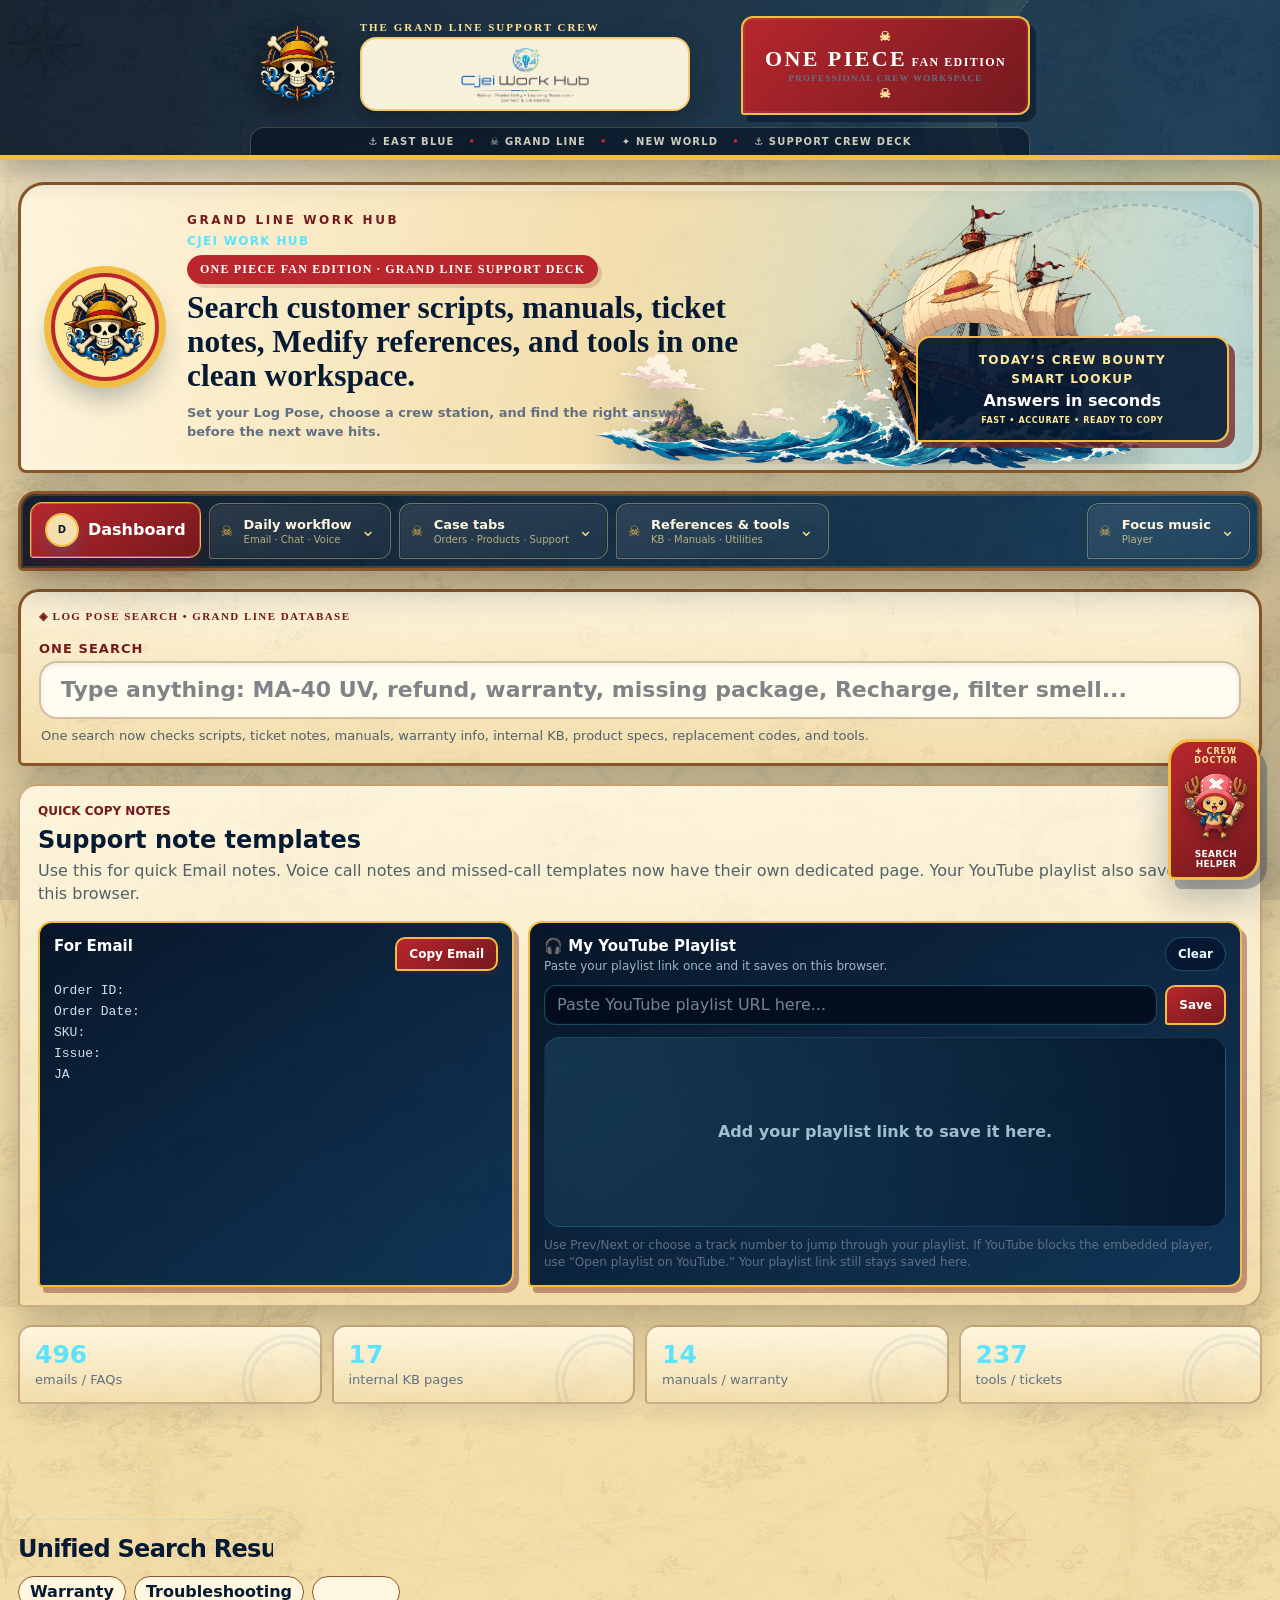
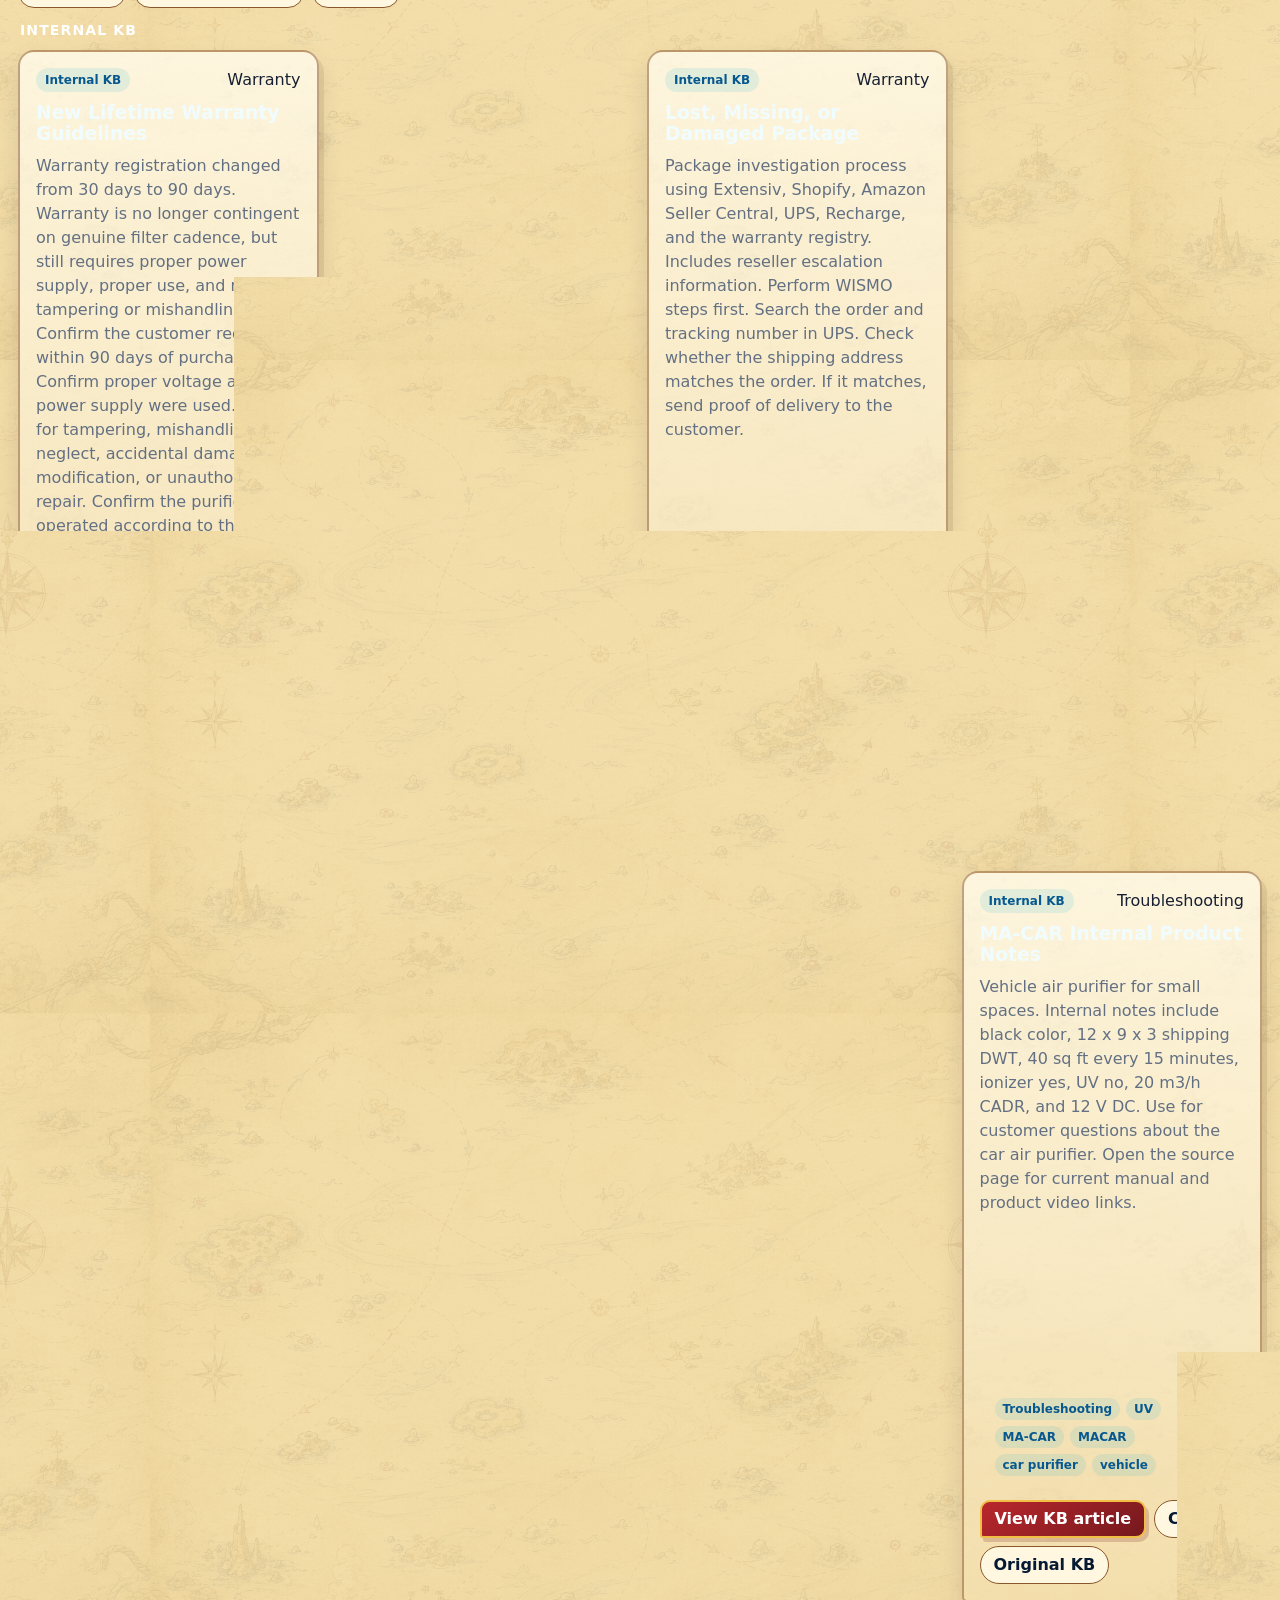
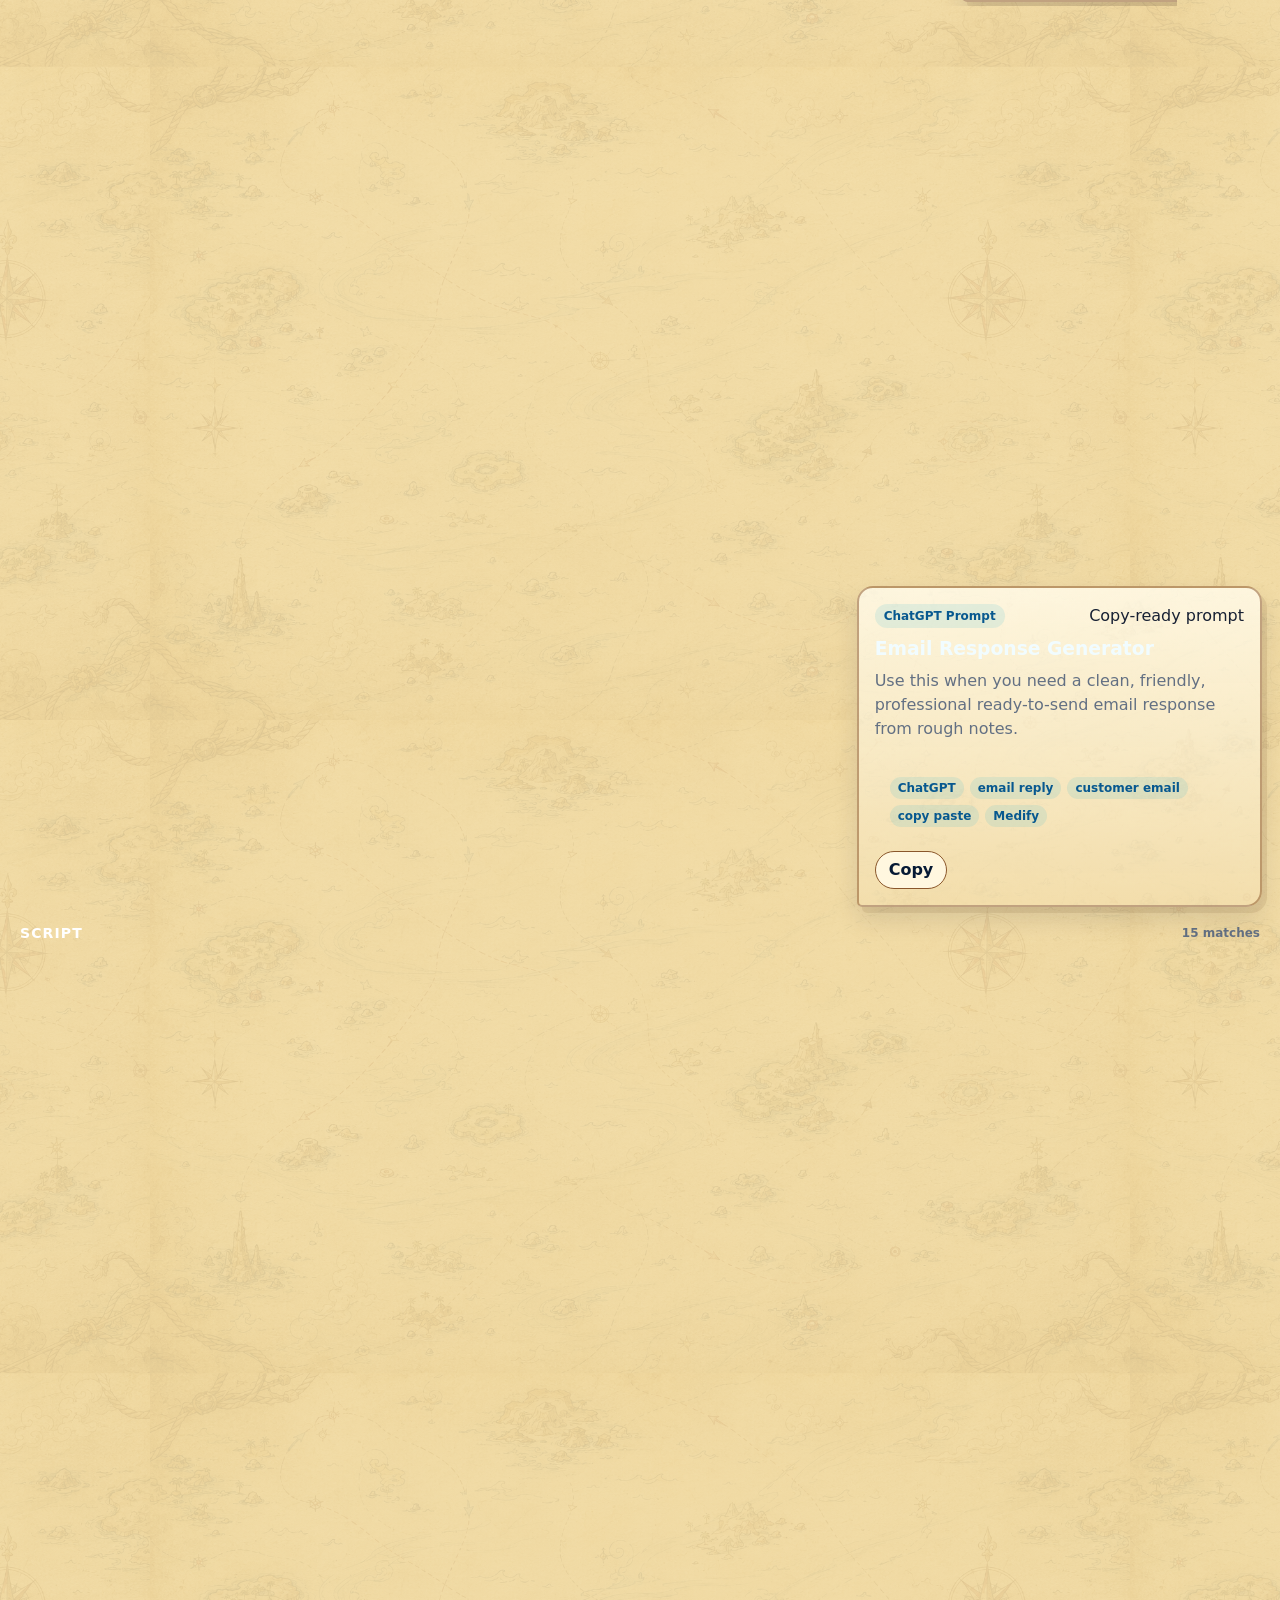
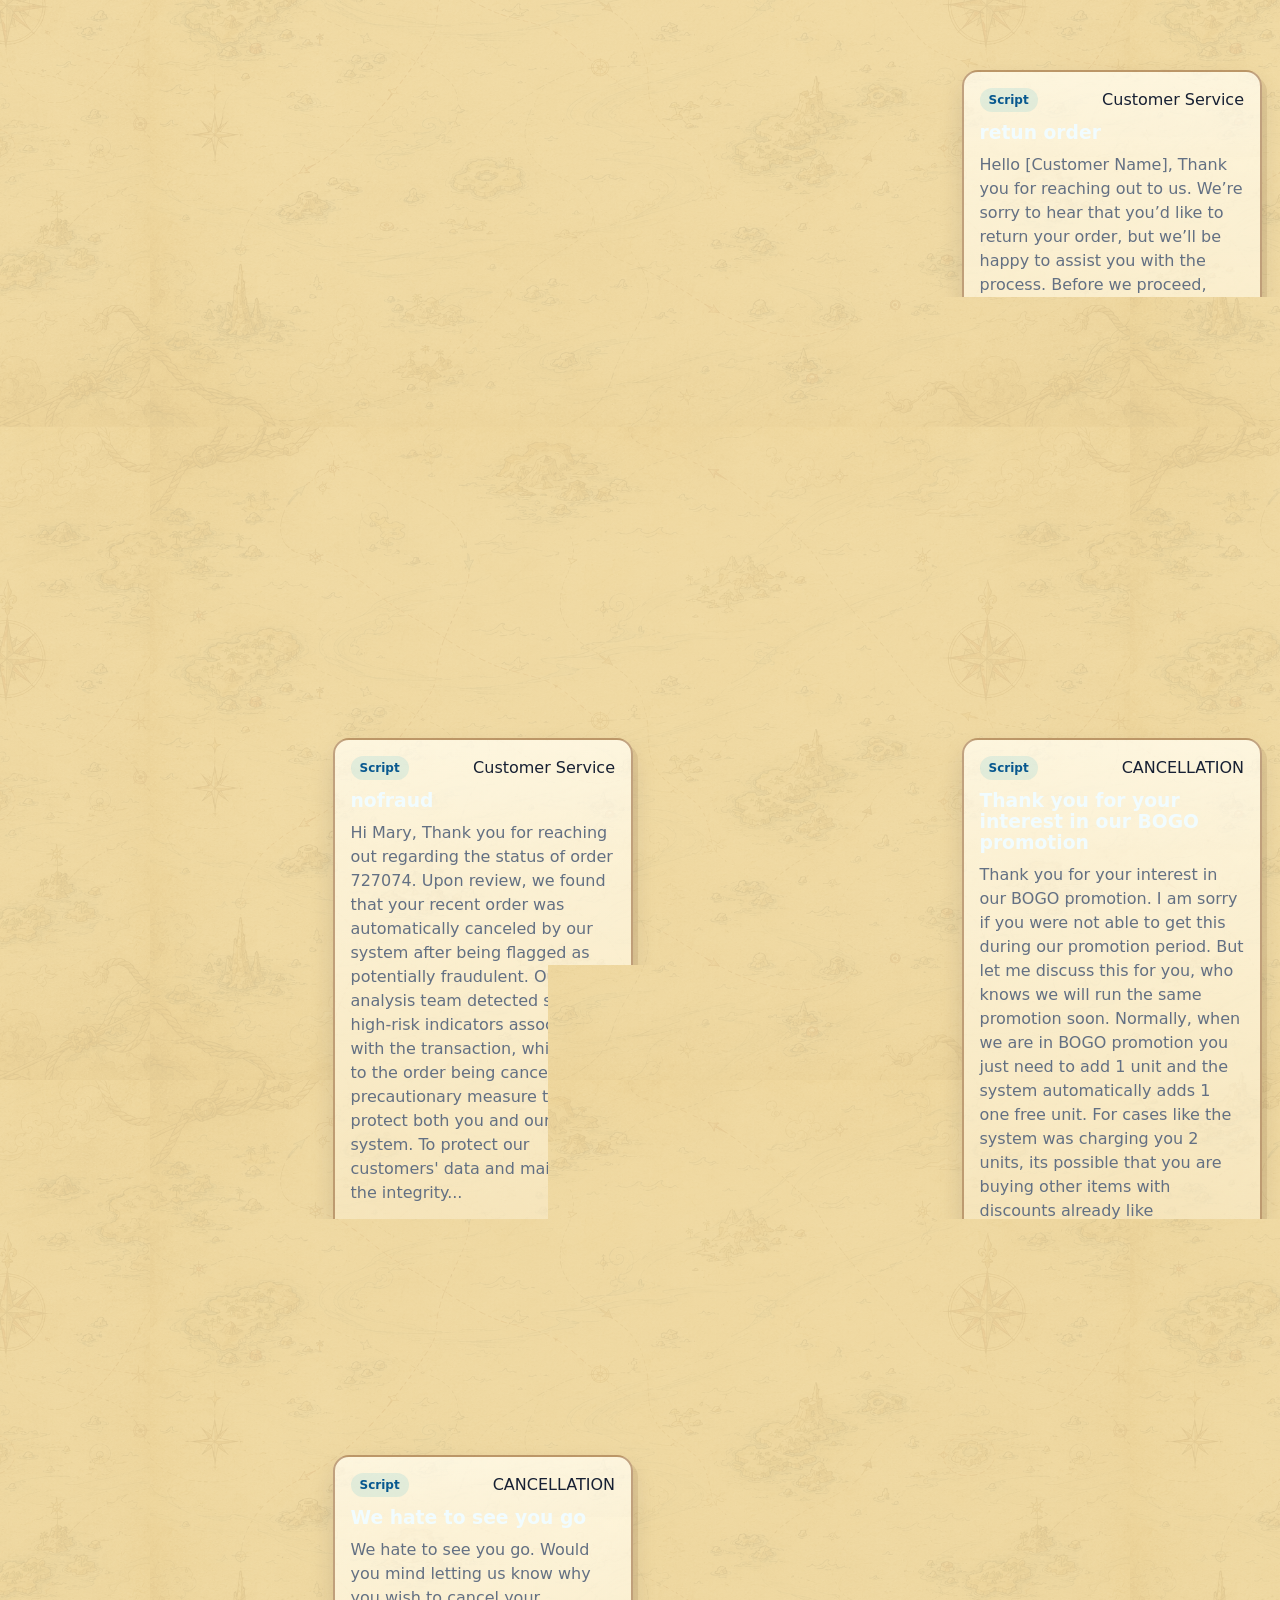
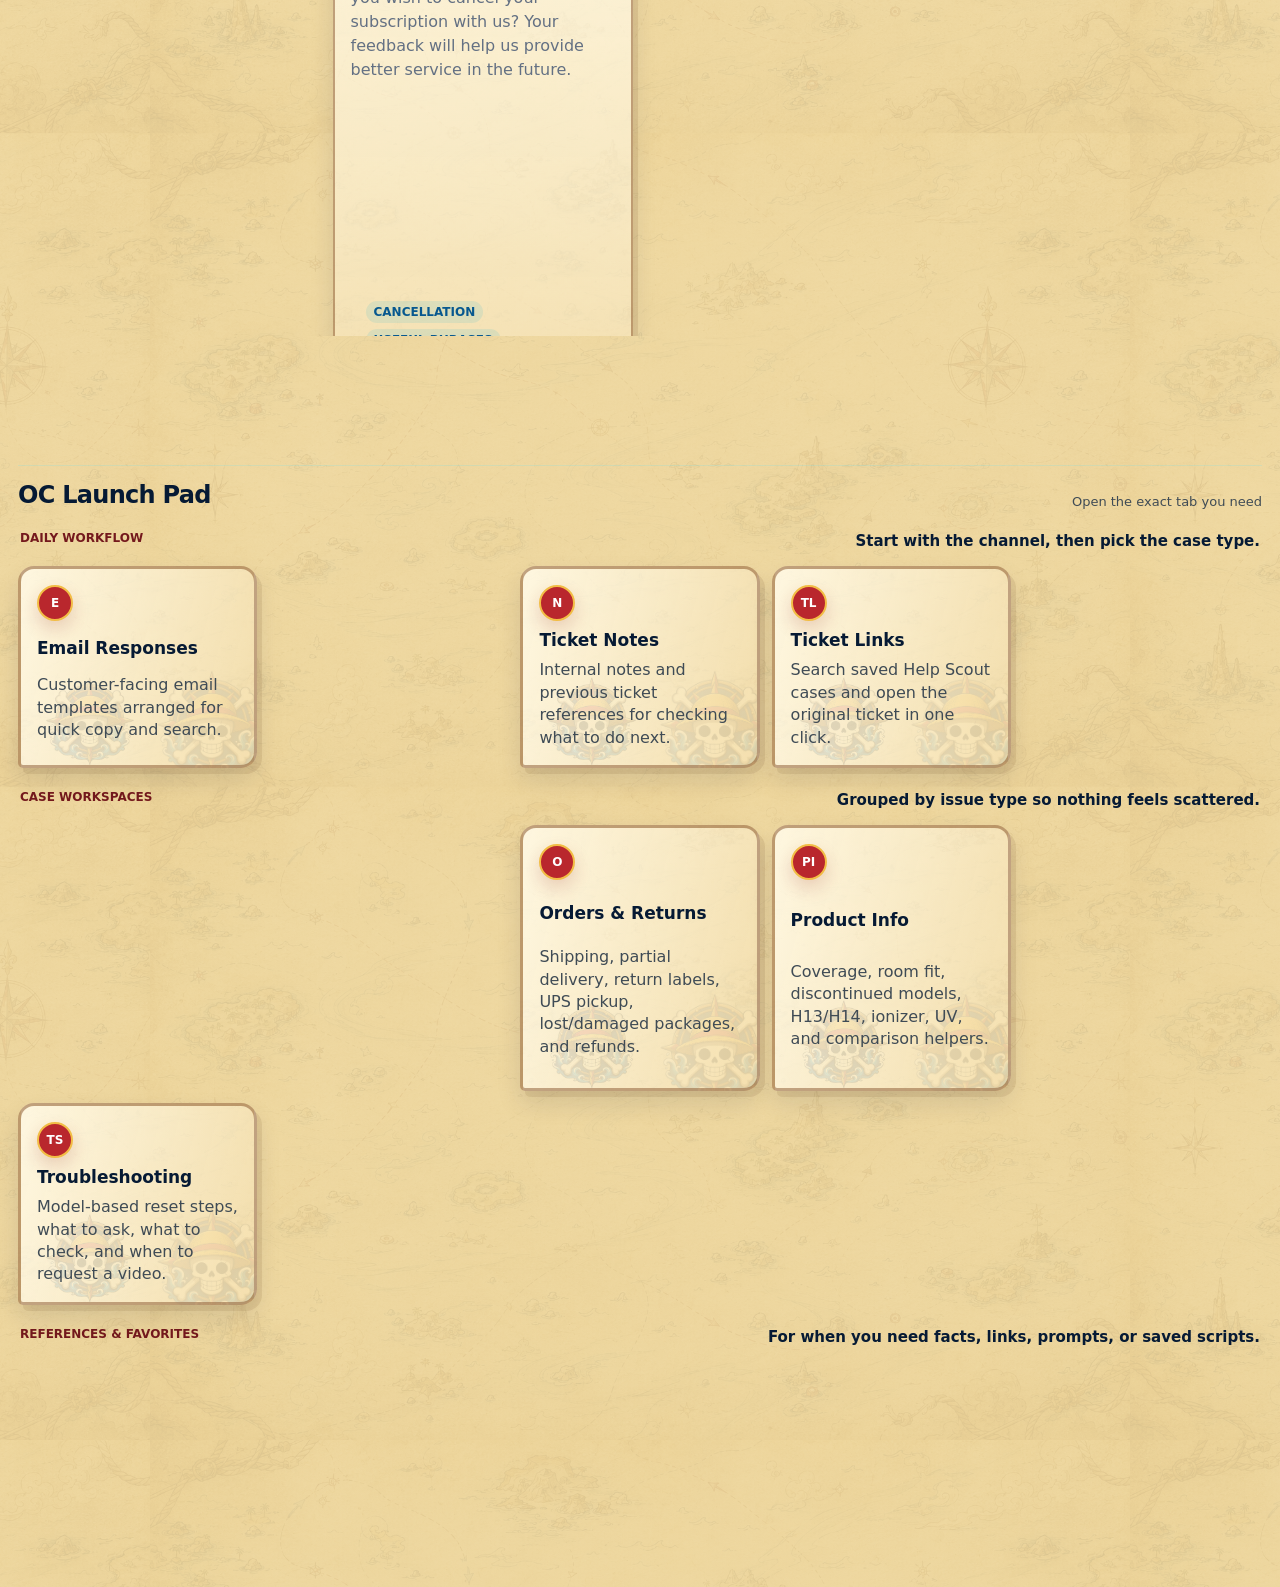
==== commit fb6ee7ee: "Add files via upload" ====
--- a/index.html
+++ b/index.html
@@ -5,7 +5,8 @@
     <meta name="viewport" content="width=device-width, initial-scale=1" />
     <title>Cjei Work Hub</title>
     <link rel="stylesheet" href="styles.css?v=grand-line-4" />
-    <link rel="stylesheet" href="guided_processes.css?v=guided-process-1" />
+    <link rel="stylesheet" href="support_processes.css?v=support-processes-1" />
+    <link rel="stylesheet" href="dashboard_contrast.css?v=dashboard-contrast-1" />
   </head>
   <body>
     <header class="site-header">
@@ -92,9 +93,9 @@
               <small>Orders · Products · Support</small>
             </button>
             <div class="nav-dropdown-menu" id="caseTabsMenu" hidden>
-              <button class="nav-item" data-view="processes" title="Step-by-step warranty, shipping claim, and return workflows">
-                <span class="icon">GP</span>
-                <span>Guided Processes</span>
+              <button class="nav-item" data-view="processes" title="Interactive warranty, lost or damaged claim, and return workflows">
+                <span class="icon">SP</span>
+                <span>Support Process Guides</span>
               </button>
               <button class="nav-item" data-view="filterClub" title="Filter Club, subscriptions, cancellations, and charge-date changes">
                 <span class="icon">FC</span>
@@ -336,9 +337,9 @@
           </div>
           <div class="dashboard-grid compact-dashboard" aria-label="Case workspace cards">
             <button class="dashboard-card" type="button" data-view="processes">
-              <span class="card-icon">GP</span>
-              <strong>Guided Processes</strong>
-              <span>Step-by-step Warranty, UPS claim, and Returns workflows with branching decisions and safe case summaries.</span>
+              <span class="card-icon">SP</span>
+              <strong>Support Process Guides</strong>
+              <span>Interactive Warranty, Lost or Damaged Claim, and Returns workflows with required checks and customer-ready emails.</span>
             </button>
             <button class="dashboard-card" type="button" data-view="filterClub">
               <span class="card-icon">FC</span>
@@ -1044,10 +1045,46 @@
             </article>
           </div>
         </section>
-        <section id="processesView" class="view guided-process-view">
-          <div id="guidedProcessApp" role="region" aria-label="Guided Process Navigator"></div>
+        <section id="processesView" class="view support-process-view">
+          <div id="supportProcessGuides" role="region" aria-label="Support Process Guides" aria-busy="true">
+            <header class="support-process-hero">
+              <div>
+                <p class="support-process-kicker">Support Process Guides</p>
+                <h2>Choose the customer’s case</h2>
+                <p>Follow the approved steps, complete every required check, and copy the correct customer response at the verified ending.</p>
+              </div>
+              <span class="support-process-safety">Internal guide only</span>
+            </header>
+
+            <div class="support-process-selector" role="tablist" aria-label="Choose a support process">
+              <button class="support-process-choice is-active" type="button" role="tab" id="supportTabWarranty" aria-selected="true" aria-controls="supportPanelWarranty" data-support-process="warranty">
+                <span class="support-process-icon" aria-hidden="true">W</span>
+                <span><strong>Warranty</strong><small>Troubleshooting, eligibility, replacement order, and notification</small></span>
+              </button>
+              <button class="support-process-choice" type="button" role="tab" id="supportTabClaim" aria-selected="false" aria-controls="supportPanelClaim" data-support-process="claim">
+                <span class="support-process-icon" aria-hidden="true">LD</span>
+                <span><strong>Lost or Damaged Claim</strong><small>Delivery scenarios, UPS evidence, approval gates, and replacement</small></span>
+              </button>
+              <button class="support-process-choice" type="button" role="tab" id="supportTabReturns" aria-selected="false" aria-controls="supportPanelReturns" data-support-process="returns">
+                <span class="support-process-icon" aria-hidden="true">R</span>
+                <span><strong>Returns</strong><small>Return window, condition review, return label, and resolution</small></span>
+              </button>
+            </div>
+
+            <p class="support-process-status" id="supportProcessStatus" aria-live="polite">Preparing the approved workflows…</p>
+
+            <div class="support-process-panels">
+              <div class="support-process-panel" id="supportPanelWarranty" role="tabpanel" aria-labelledby="supportTabWarranty" data-support-panel="warranty"></div>
+              <div class="support-process-panel" id="supportPanelClaim" role="tabpanel" aria-labelledby="supportTabClaim" data-support-panel="claim" hidden></div>
+              <div class="support-process-panel" id="supportPanelReturns" role="tabpanel" aria-labelledby="supportTabReturns" data-support-panel="returns" hidden></div>
+            </div>
+
+            <div class="support-process-error" id="supportProcessLoadError" role="alert" hidden>
+              The approved workflow files could not be loaded. Please refresh the page or confirm that all three support-process files are available.
+            </div>
+          </div>
           <noscript>
-            <div class="empty">JavaScript is required to use the Guided Process Navigator. All existing reference pages remain available from the navigation.</div>
+            <div class="empty">JavaScript is required to use the Support Process Guides. All existing reference pages remain available from the navigation.</div>
           </noscript>
         </section>
 
@@ -1060,12 +1097,12 @@
             </div>
             <span>Order flow</span>
           </div>
-          <aside class="guided-existing-cta" aria-label="Guided order process shortcut">
+          <aside class="support-process-cta" aria-label="Support process shortcut">
             <div>
               <strong>Need the full step-by-step process?</strong>
-              <span>Open the Guided Process Navigator for branching UPS claims, returns, refunds, and confirmation-safe summaries.</span>
-            </div>
-            <button type="button" data-view="processes">Open Guided Processes <span aria-hidden="true">→</span></button>
+              <span>Open the Support Process Guides for Lost or Damaged Claims, Returns, and confirmation-safe customer responses.</span>
+            </div>
+            <button type="button" data-view="processes">Open Support Process Guides <span aria-hidden="true">→</span></button>
           </aside>
           <section class="flow-card">
             <h3>Clean order flow</h3>
@@ -1706,7 +1743,7 @@
     <script src="faq_data.js"></script>
     <script src="focus_music.js?v=grand-line-3"></script>
     <script src="grand-line-ui.js?v=grand-line-3"></script>
-    <script src="guided_processes.js?v=guided-process-1"></script>
+    <script src="support_processes.js?v=support-processes-1"></script>
     <script src="app.js?v=grand-line-3"></script>
   </body>
 </html>
--- a/support_processes.css
+++ b/support_processes.css
@@ -0,0 +1,509 @@
+/* Support Process Guides
+   Integrates the three approved standalone prototypes without changing their
+   workflow logic or leaking styles into the rest of the work hub. */
+
+#processesView {
+  min-width: 0;
+  padding-bottom: 28px;
+  scroll-margin-top: 108px;
+}
+
+#supportProcessGuides {
+  --foreground: #172033;
+  --primary: #0a3155;
+  --primary-hover: #061a34;
+  --muted: #e7edf2;
+  --muted-foreground: #465467;
+  --destructive: #8e2026;
+  --process-line: #c9d2dc;
+  --process-paper: #fffdf8;
+  --process-gold: var(--grand-gold, #f2bd45);
+  --process-red: var(--grand-red, #b9272d);
+  --process-red-dark: var(--grand-red-dark, #74191d);
+  --process-navy: var(--grand-navy, #061a34);
+  min-width: 0;
+  overflow: hidden;
+  color: var(--foreground);
+  border: 3px solid var(--grand-rope, #8a572b);
+  border-radius: 23px 23px 23px 7px;
+  background: rgba(255, 253, 248, 0.98);
+  box-shadow: 0 18px 44px rgba(2, 15, 31, 0.2);
+}
+
+.support-process-hero {
+  position: relative;
+  display: flex;
+  align-items: flex-start;
+  justify-content: space-between;
+  gap: 24px;
+  padding: 28px 30px;
+  overflow: hidden;
+  border-bottom: 4px solid var(--process-gold);
+  background:
+    radial-gradient(circle at 88% 15%, rgba(37, 183, 211, 0.2), transparent 17rem),
+    linear-gradient(125deg, var(--process-navy), #0a416a);
+}
+
+.support-process-hero::after {
+  position: absolute;
+  right: 22px;
+  bottom: -64px;
+  width: 170px;
+  height: 170px;
+  border: 1px dashed rgba(255, 232, 156, 0.28);
+  border-radius: 50%;
+  content: "";
+  pointer-events: none;
+}
+
+.support-process-hero > div,
+.support-process-safety {
+  position: relative;
+  z-index: 1;
+}
+
+.support-process-kicker {
+  margin: 0 0 6px;
+  color: #ffe89c !important;
+  font-size: 12px;
+  font-weight: 900;
+  letter-spacing: 0.14em;
+  text-transform: uppercase;
+}
+
+.support-process-hero h2 {
+  margin: 0;
+  color: #fff !important;
+  font-family: Georgia, "Times New Roman", serif;
+  font-size: clamp(26px, 3vw, 38px);
+  line-height: 1.15;
+}
+
+.support-process-hero p:last-child {
+  max-width: 760px;
+  margin: 10px 0 0;
+  color: #e1edf3 !important;
+  font-size: 15px;
+  line-height: 1.6;
+}
+
+.support-process-safety {
+  flex: 0 0 auto;
+  padding: 7px 11px;
+  border: 1px solid rgba(255, 232, 156, 0.58);
+  border-radius: 999px;
+  background: rgba(255, 232, 156, 0.12);
+  color: #ffe89c;
+  font-size: 11px;
+  font-weight: 850;
+  letter-spacing: 0.08em;
+  text-transform: uppercase;
+}
+
+.support-process-selector {
+  display: grid;
+  grid-template-columns: repeat(3, minmax(0, 1fr));
+  gap: 12px;
+  padding: 18px 22px;
+  border-bottom: 1px solid var(--process-line);
+  background: #f7f1e2;
+}
+
+.support-process-choice {
+  display: flex;
+  align-items: center;
+  gap: 12px;
+  min-width: 0;
+  min-height: 78px;
+  padding: 12px 14px;
+  color: #172033 !important;
+  text-align: left;
+  border: 2px solid #c4ccd5 !important;
+  border-radius: 14px 14px 14px 5px;
+  background: #fffdf8 !important;
+  box-shadow: 0 4px 10px rgba(6, 26, 52, 0.05);
+  cursor: pointer;
+  transition: border-color 160ms ease, box-shadow 160ms ease, transform 160ms ease;
+}
+
+.support-process-choice:hover {
+  border-color: #0878ad !important;
+  box-shadow: 0 8px 18px rgba(6, 26, 52, 0.1);
+  transform: translateY(-2px);
+}
+
+.support-process-choice.is-active {
+  border-color: var(--process-gold) !important;
+  background: linear-gradient(145deg, var(--process-red), var(--process-red-dark)) !important;
+  color: #fff !important;
+  box-shadow: 5px 6px 0 rgba(6, 26, 52, 0.15);
+}
+
+.support-process-choice > span:last-child {
+  display: grid;
+  min-width: 0;
+  gap: 4px;
+}
+
+.support-process-choice strong {
+  color: inherit !important;
+  font-size: 15px;
+  line-height: 1.25;
+}
+
+.support-process-choice small {
+  color: #465467 !important;
+  font-size: 11px;
+  line-height: 1.4;
+}
+
+.support-process-choice.is-active small {
+  color: #f3e6cc !important;
+}
+
+.support-process-icon {
+  display: grid;
+  flex: 0 0 42px;
+  place-items: center;
+  width: 42px;
+  height: 42px;
+  border: 2px solid var(--process-gold);
+  border-radius: 50%;
+  background: #f4dfad;
+  color: var(--process-navy) !important;
+  font-size: 13px;
+  font-weight: 900;
+}
+
+.support-process-status {
+  margin: 0;
+  padding: 9px 22px;
+  border-bottom: 1px solid #d8dee5;
+  background: #eef5f7;
+  color: #29445b !important;
+  font-size: 12px;
+  font-weight: 750;
+}
+
+.support-process-panels {
+  min-width: 0;
+  padding: 24px;
+}
+
+.support-process-panel,
+.support-process-panel > div {
+  min-width: 0;
+}
+
+.support-process-error {
+  margin: 0 24px 24px;
+  padding: 14px 16px;
+  border: 1px solid #d9a3a7;
+  border-radius: 10px;
+  background: #fff0f0;
+  color: #7b1f25;
+  font-weight: 750;
+}
+
+#supportProcessGuides .card {
+  min-width: 0;
+  padding: 20px !important;
+  border: 2px solid rgba(138, 87, 43, 0.42) !important;
+  border-radius: 16px 16px 16px 5px !important;
+  background: #fffdf8 !important;
+  color: #172033 !important;
+  box-shadow: 0 10px 24px rgba(6, 26, 52, 0.08) !important;
+}
+
+#supportProcessGuides .btn {
+  display: inline-flex;
+  align-items: center;
+  justify-content: center;
+  min-height: 42px;
+  padding: 9px 13px;
+  border: 1px solid #7890a4 !important;
+  border-radius: 9px;
+  background: #fff !important;
+  color: #163d5a !important;
+  font: inherit;
+  font-size: 13px;
+  font-weight: 800;
+  line-height: 1.25;
+  cursor: pointer;
+}
+
+#supportProcessGuides .btn:hover {
+  border-color: #075f8b !important;
+  background: #edf6fa !important;
+}
+
+#supportProcessGuides .btn-primary {
+  border-color: #061a34 !important;
+  background: #0a3155 !important;
+  color: #fff !important;
+}
+
+#supportProcessGuides .btn-primary:hover {
+  background: #061a34 !important;
+}
+
+#supportProcessGuides .btn-ghost {
+  border-color: #a3afba !important;
+  background: #f8f2e4 !important;
+  color: #172033 !important;
+}
+
+#supportProcessGuides .btn:disabled {
+  border-color: #d1d6dc !important;
+  background: #eceff2 !important;
+  color: #737d89 !important;
+  cursor: not-allowed;
+  opacity: 1;
+}
+
+#supportProcessGuides .viz-badge {
+  display: inline-flex;
+  align-items: center;
+  width: fit-content;
+  min-height: 25px;
+  padding: 4px 8px;
+  border: 1px solid #b8c6d1;
+  border-radius: 999px;
+  background: #eaf2f6;
+  color: #194866 !important;
+  font-size: 10px;
+  font-weight: 900;
+  letter-spacing: 0.04em;
+  line-height: 1.2;
+  text-transform: uppercase;
+}
+
+#supportProcessGuides .form-label {
+  display: grid;
+  gap: 6px;
+  color: #172033 !important;
+  font-size: 13px;
+  font-weight: 800;
+  line-height: 1.35;
+}
+
+#supportProcessGuides .form-control,
+#supportProcessGuides .form-select {
+  width: 100%;
+  min-height: 43px;
+  box-sizing: border-box;
+  padding: 9px 11px;
+  border: 2px solid #aab6c2 !important;
+  border-radius: 9px;
+  background: #fff !important;
+  color: #172033 !important;
+  font: inherit;
+  font-size: 14px;
+  font-weight: 500;
+  line-height: 1.45;
+}
+
+#supportProcessGuides textarea.form-control {
+  min-height: 92px;
+  resize: vertical;
+}
+
+#supportProcessGuides textarea[readonly] {
+  background: #f6f8fa !important;
+  color: #253346 !important;
+}
+
+#supportProcessGuides .form-check {
+  display: flex;
+  align-items: flex-start;
+  gap: 9px;
+  padding: 10px 11px;
+  border: 1px solid #d0d7df;
+  border-radius: 9px;
+  background: #fbfcfd;
+  color: #253346 !important;
+  font-size: 13px;
+  font-weight: 600;
+  line-height: 1.45;
+}
+
+#supportProcessGuides .form-check-input {
+  flex: 0 0 auto;
+  width: 17px;
+  height: 17px;
+  margin: 1px 0 0;
+  accent-color: #0a3155;
+}
+
+#supportProcessGuides .form-check-label {
+  color: inherit !important;
+}
+
+#supportProcessGuides fieldset {
+  min-width: 0;
+  padding: 0;
+  border: 0;
+}
+
+#supportProcessGuides legend {
+  margin-bottom: 7px;
+  color: #172033 !important;
+  font-size: 14px;
+  font-weight: 900;
+}
+
+#supportProcessGuides p,
+#supportProcessGuides li {
+  line-height: 1.55;
+}
+
+#supportProcessGuides .text-muted {
+  color: #465467 !important;
+}
+
+#supportProcessGuides .text-destructive {
+  color: #8e2026 !important;
+  font-weight: 750;
+}
+
+#supportProcessGuides .viz-row {
+  display: flex;
+  align-items: center;
+  gap: 10px;
+  flex-wrap: wrap;
+}
+
+#supportProcessGuides .table-responsive {
+  max-width: 100%;
+  overflow-x: auto;
+}
+
+#supportProcessGuides .table {
+  width: 100%;
+  border-collapse: collapse;
+  background: #fffdf8;
+  color: #172033;
+}
+
+#supportProcessGuides .table th,
+#supportProcessGuides .table td {
+  padding: 9px 10px;
+  border: 1px solid #cfd7df;
+  text-align: left;
+  vertical-align: top;
+}
+
+#supportProcessGuides .table th {
+  background: #eef3f6;
+  color: #0a3155;
+}
+
+#supportProcessGuides :is(button, input, select, textarea):focus-visible {
+  outline: 3px solid #f2bd45 !important;
+  outline-offset: 2px;
+}
+
+.support-process-cta {
+  display: flex;
+  align-items: center;
+  justify-content: space-between;
+  gap: 18px;
+  margin-bottom: 18px;
+  padding: 16px 18px;
+  border: 2px solid var(--grand-gold, #f2bd45);
+  border-radius: 15px 15px 15px 5px;
+  background: linear-gradient(135deg, var(--grand-navy-2, #0a3155), var(--grand-navy, #061a34));
+  box-shadow: 0 8px 20px rgba(6, 26, 52, 0.16);
+}
+
+.support-process-cta > div {
+  display: grid;
+  gap: 4px;
+}
+
+.support-process-cta strong {
+  color: #ffe89c !important;
+  font-size: 14px;
+}
+
+.support-process-cta span {
+  color: #e1edf3 !important;
+  font-size: 12px;
+  line-height: 1.5;
+}
+
+.support-process-cta button {
+  flex: 0 0 auto;
+  min-height: 44px;
+  padding: 9px 14px;
+  border: 1px solid #e5b938;
+  border-radius: 10px;
+  background: #f2bd45;
+  color: #061a34;
+  font-size: 12px;
+  font-weight: 900;
+  cursor: pointer;
+}
+
+body[data-active-view="processes"] .cjei-bot-launcher {
+  position: relative !important;
+  right: auto !important;
+  bottom: auto !important;
+  display: flex !important;
+  width: min(320px, calc(100% - 32px)) !important;
+  min-height: 66px !important;
+  margin: 18px auto 28px !important;
+  padding: 7px 15px !important;
+  border-radius: 16px 16px 16px 6px !important;
+  animation: none !important;
+}
+
+body[data-active-view="processes"] .cjei-bot-launcher img {
+  width: 54px !important;
+  height: 54px !important;
+}
+
+@media (max-width: 820px) {
+  .support-process-selector {
+    grid-template-columns: 1fr;
+  }
+
+  .support-process-hero,
+  .support-process-cta {
+    align-items: stretch;
+    flex-direction: column;
+  }
+
+  .support-process-safety {
+    align-self: flex-start;
+  }
+
+  .support-process-cta button {
+    align-self: flex-start;
+  }
+}
+
+@media (max-width: 620px) {
+  .support-process-hero {
+    padding: 22px 18px;
+  }
+
+  .support-process-selector,
+  .support-process-panels {
+    padding: 14px;
+  }
+
+  .support-process-status {
+    padding-inline: 14px;
+  }
+
+  #supportProcessGuides .card {
+    padding: 15px !important;
+  }
+}
+
+@media (prefers-reduced-motion: reduce) {
+  .support-process-choice {
+    transition: none;
+  }
+}
--- a/dashboard_contrast.css
+++ b/dashboard_contrast.css
@@ -0,0 +1,47 @@
+/* Dashboard contrast corrections load after every legacy theme layer. */
+
+#hubView .section-heading .section-kicker {
+  color: #ffe89c !important;
+}
+
+#hubView .section-heading h2 {
+  color: #ffffff !important;
+  text-shadow: 0 3px 0 rgba(0, 0, 0, 0.2) !important;
+}
+
+#hubView .section-heading p:not(.section-kicker) {
+  color: #e1edf3 !important;
+}
+
+#hubView .section-heading > span {
+  color: #ffe89c !important;
+}
+
+#hubView .result-header h2,
+#hubView .dashboard-section-title strong {
+  color: #061a34 !important;
+}
+
+#hubView .result-header span,
+#hubView .dashboard-card span:not(.card-icon) {
+  color: #3f4b55 !important;
+}
+
+#hubView .dashboard-section-title .section-kicker {
+  color: #74191d !important;
+}
+
+#hubView .dashboard-card strong {
+  color: #061a34 !important;
+}
+
+#hubView .quick-chip {
+  background: #fff7df !important;
+  color: #061a34 !important;
+}
+
+#hubView .quick-chip:hover,
+#hubView .quick-chip:focus-visible {
+  background: #f4dfad !important;
+  color: #061a34 !important;
+}
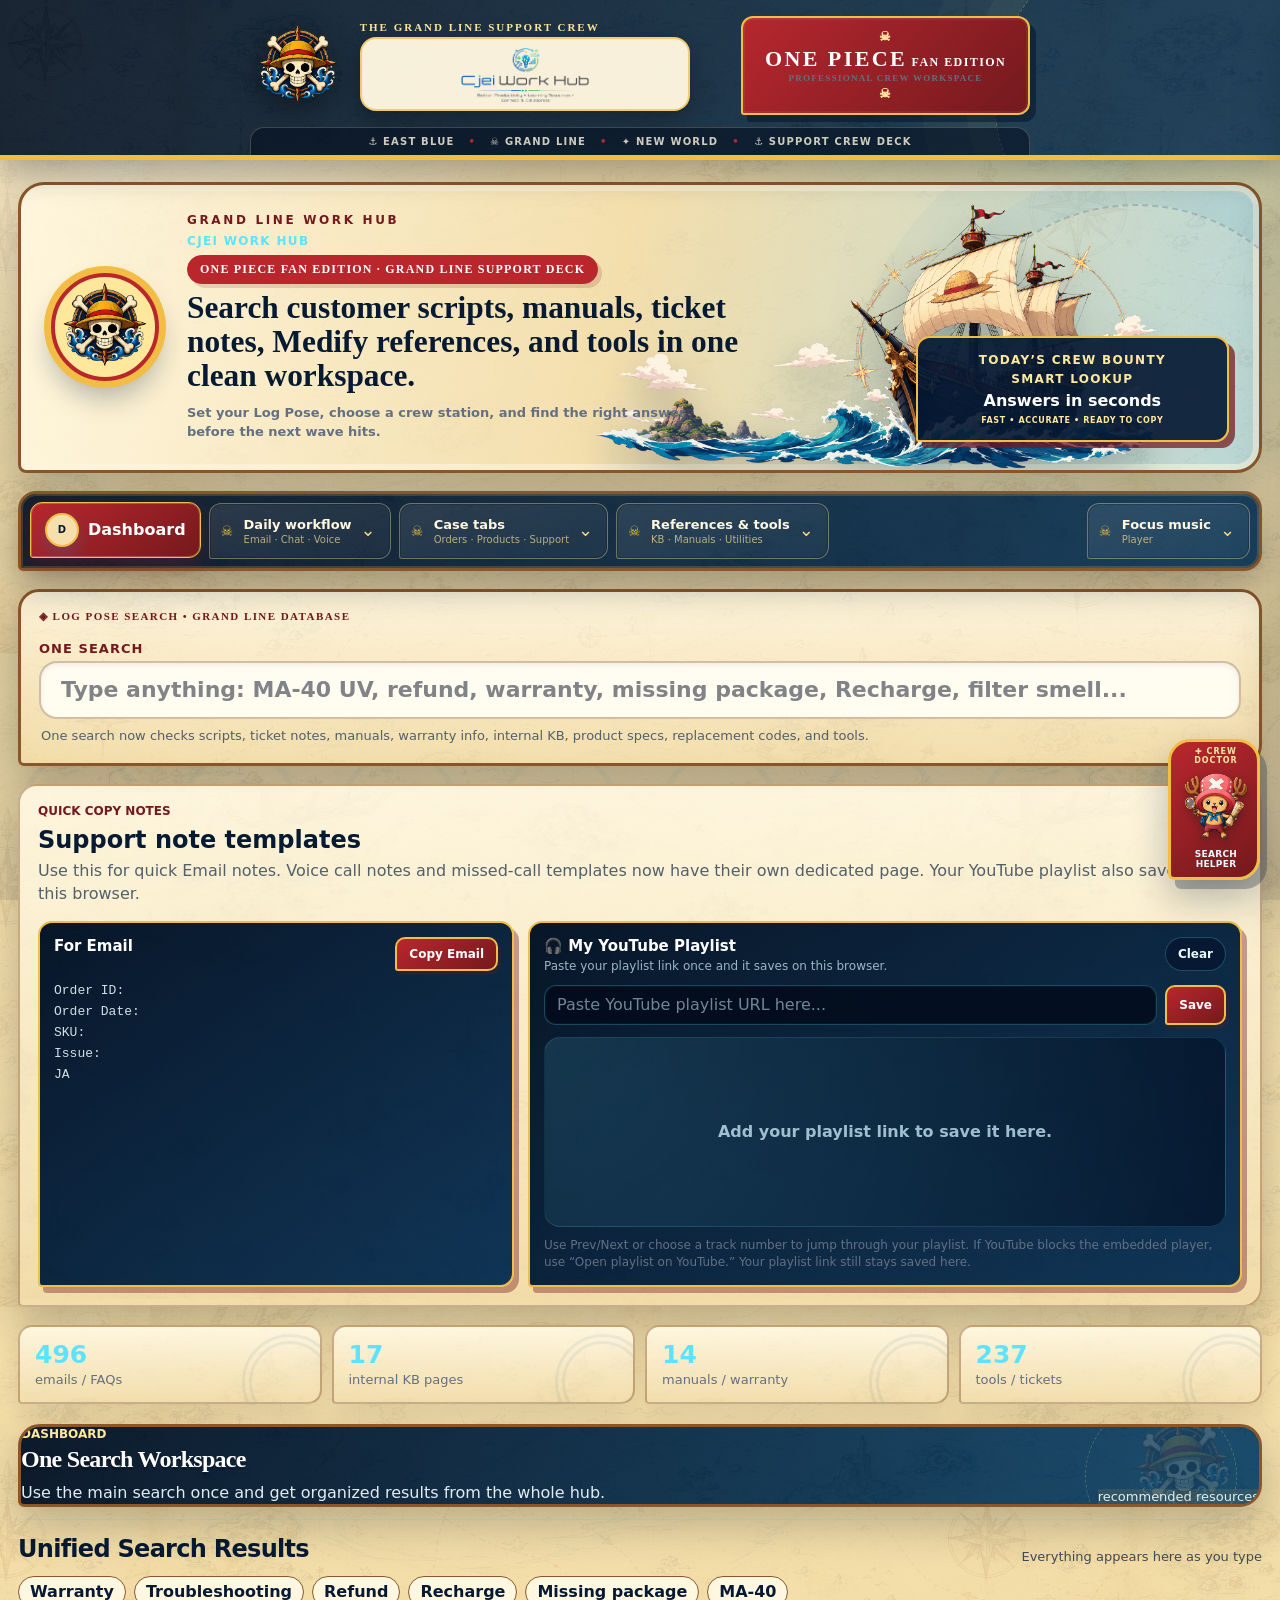
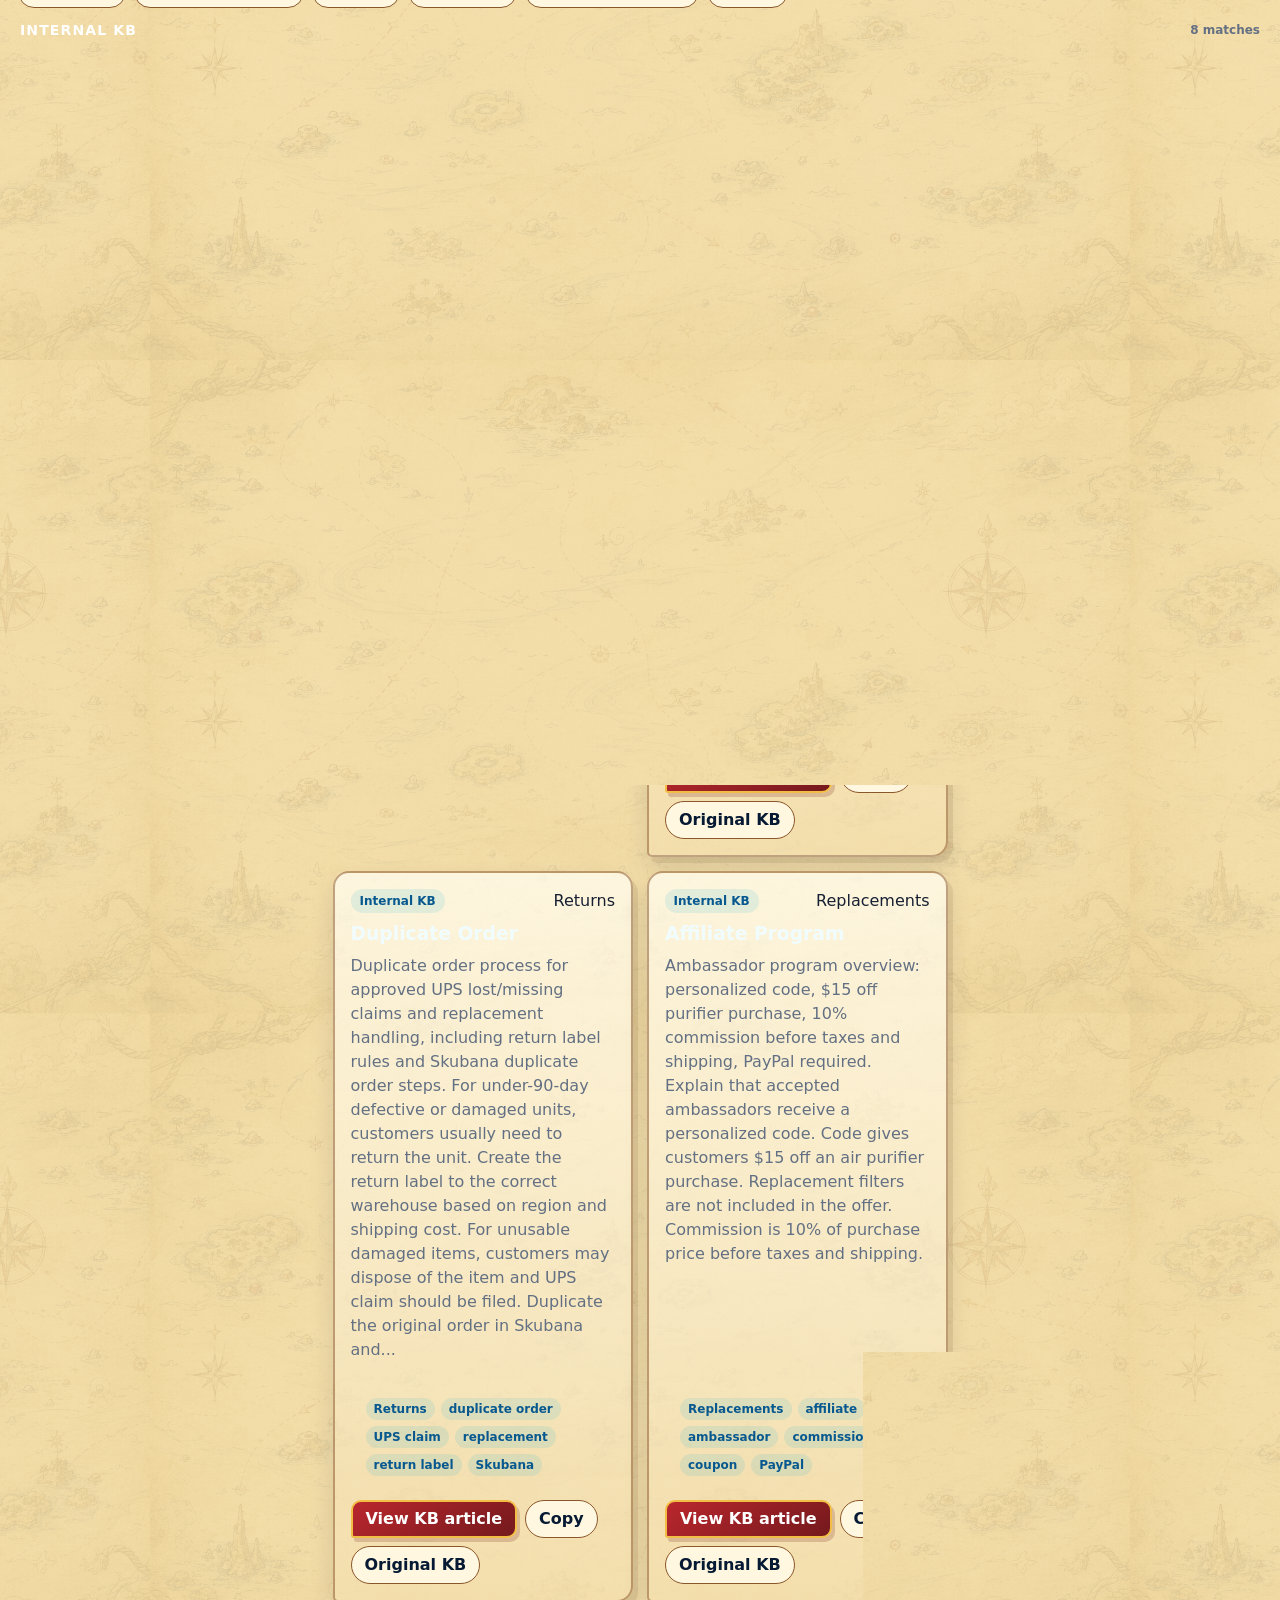
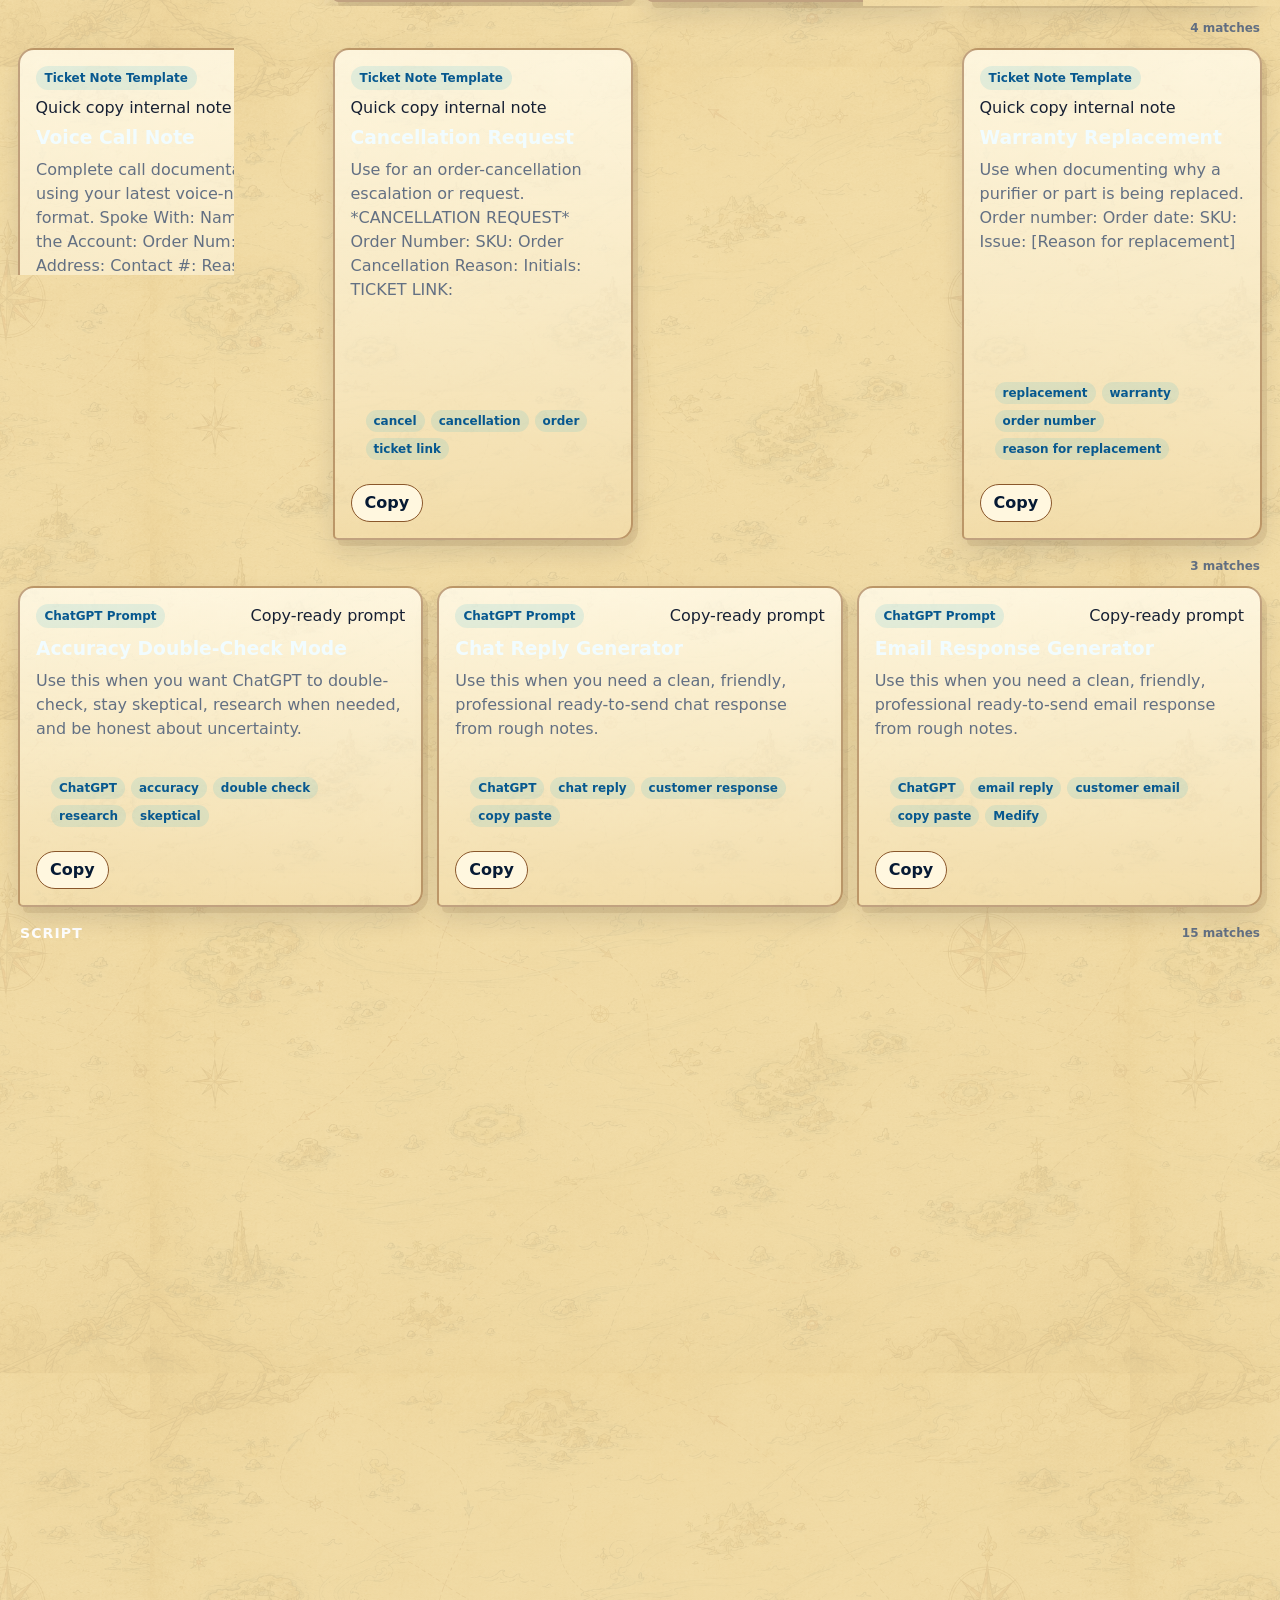
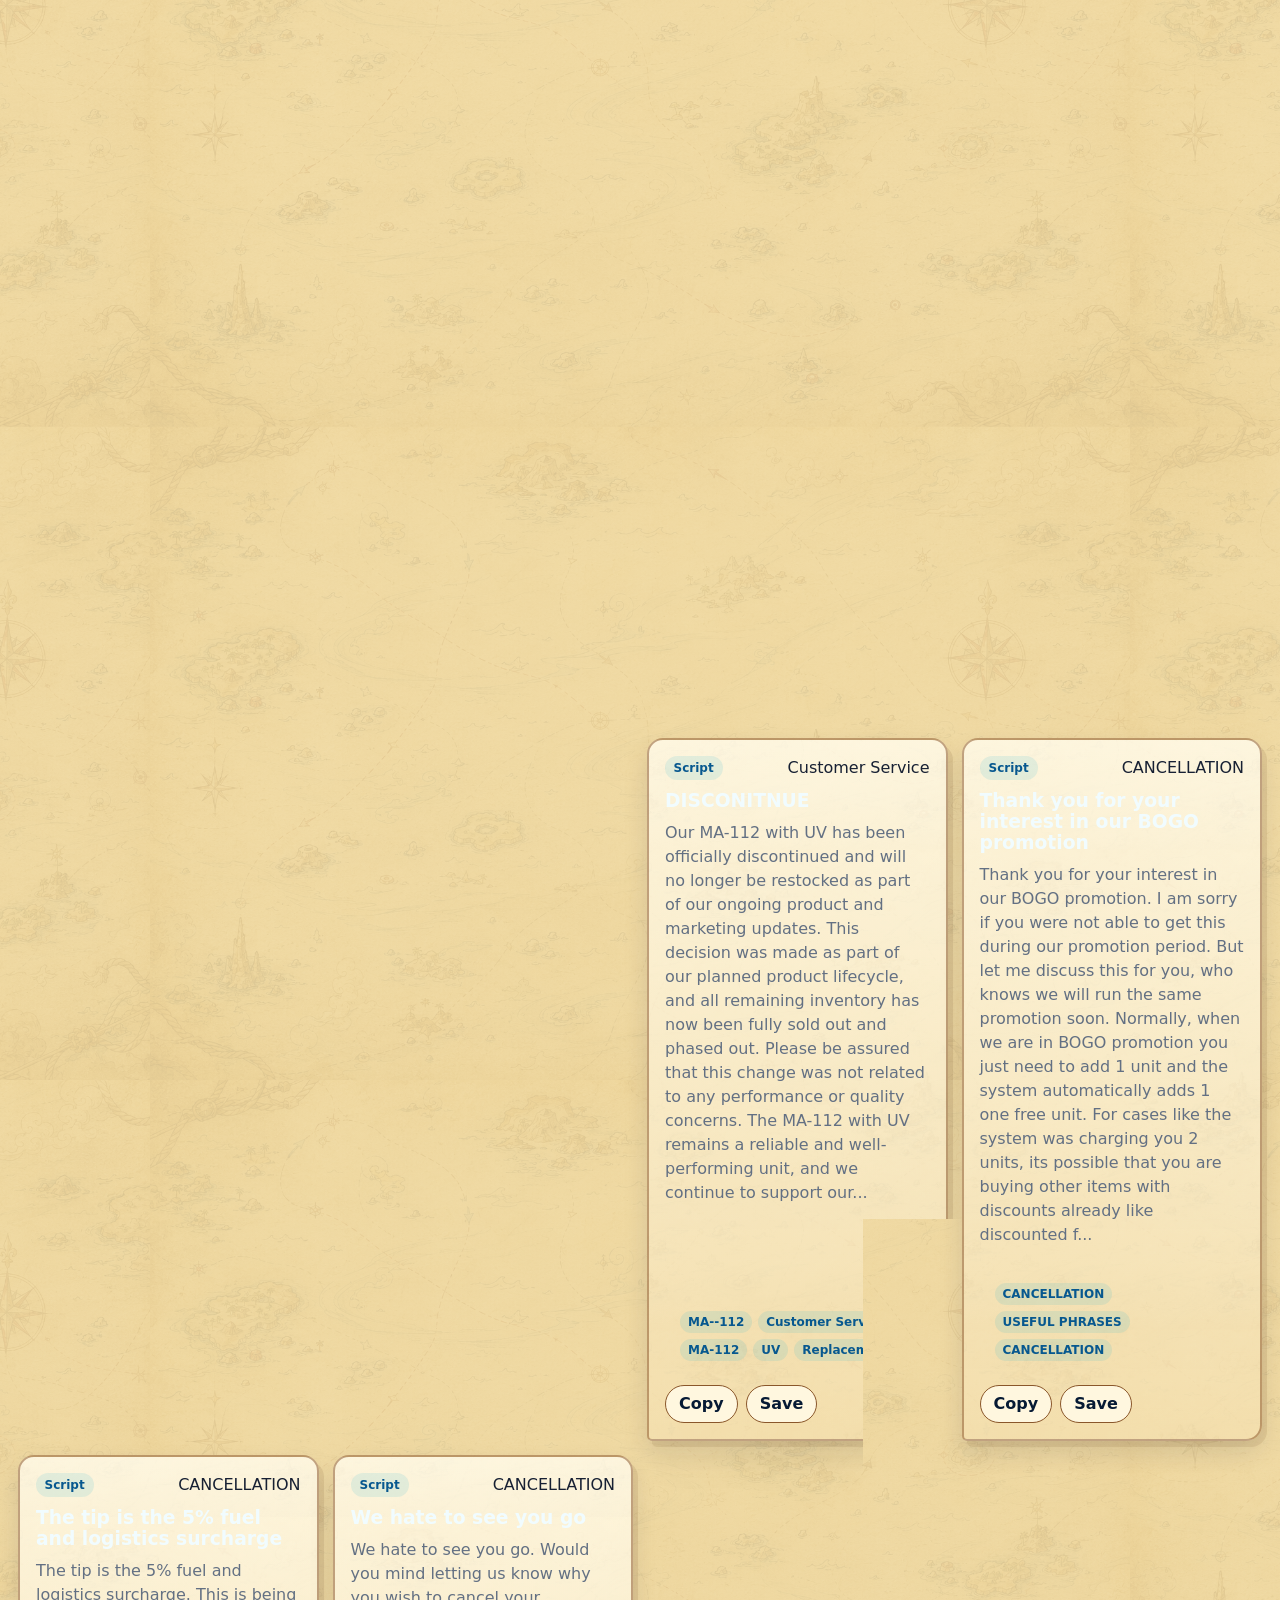
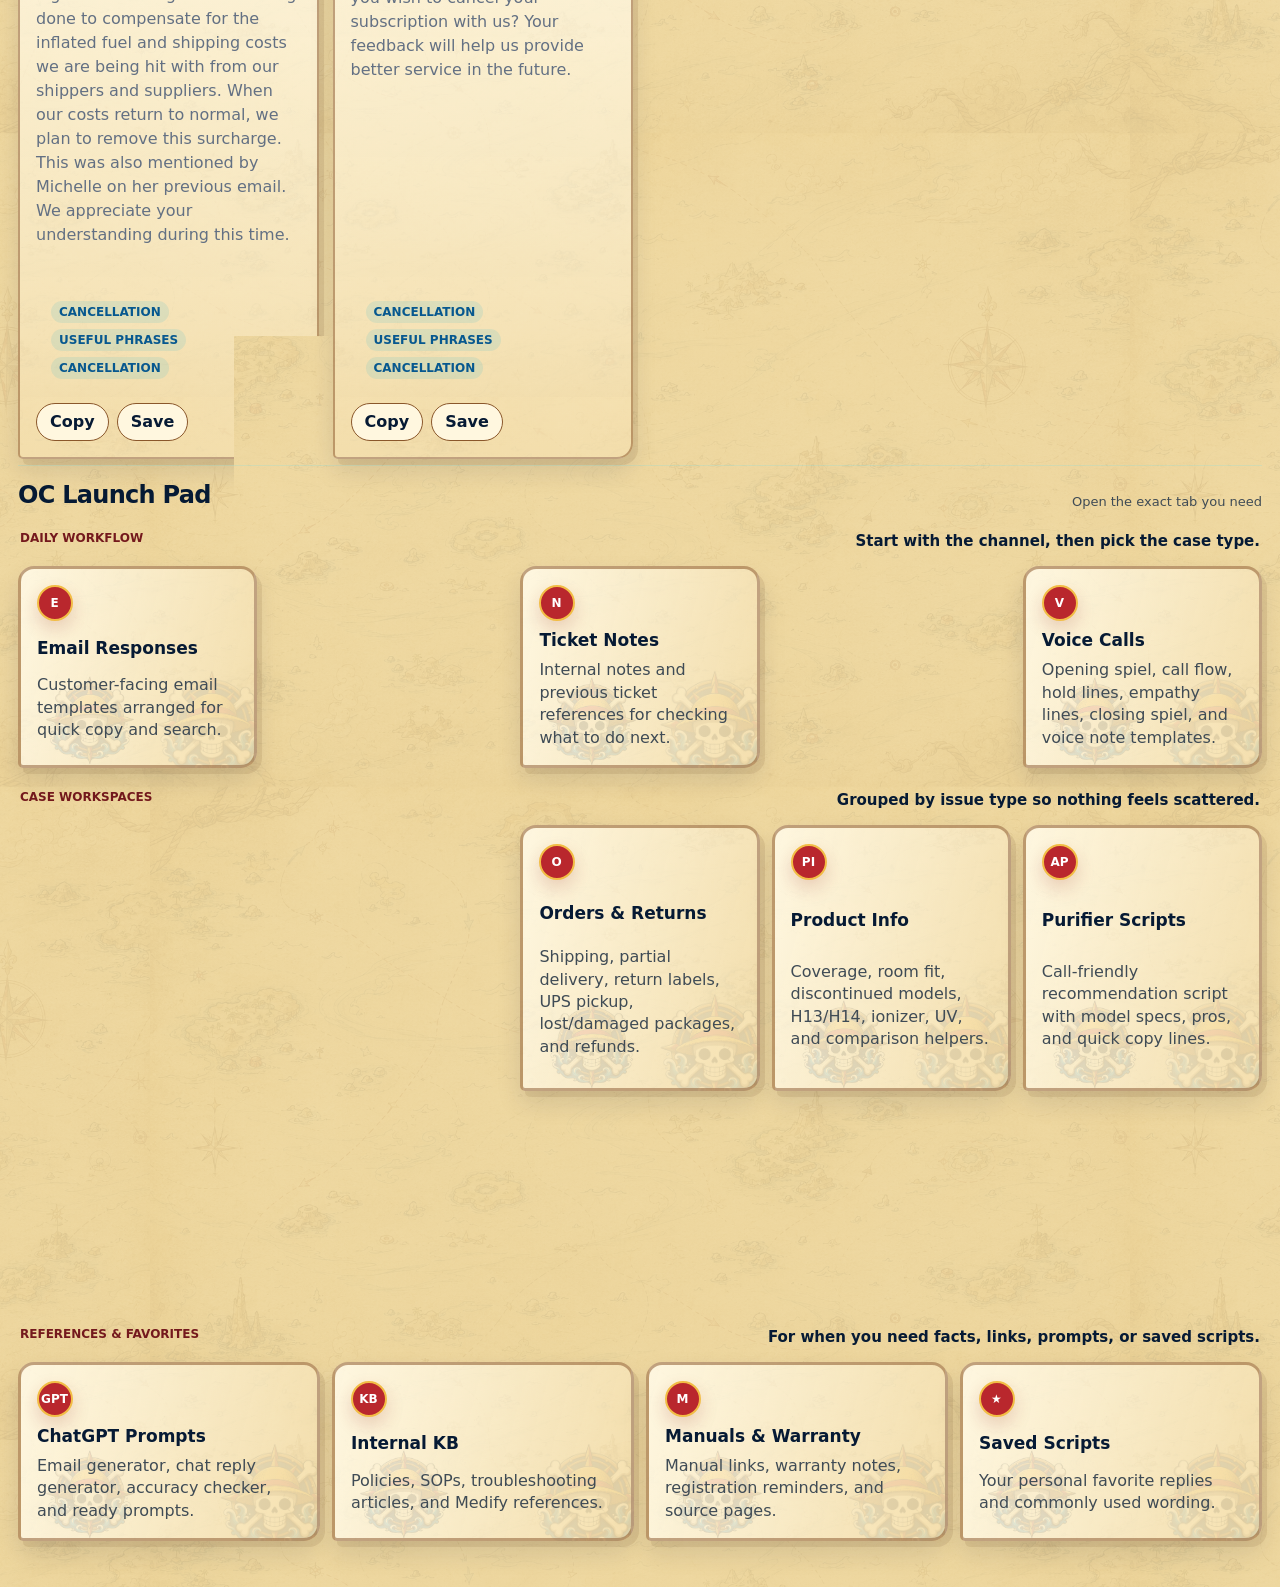
==== commit 8f439f0b: "Add files via upload" ====
--- a/index.html
+++ b/index.html
@@ -7,6 +7,7 @@
     <link rel="stylesheet" href="styles.css?v=grand-line-4" />
     <link rel="stylesheet" href="support_processes.css?v=support-processes-1" />
     <link rel="stylesheet" href="dashboard_contrast.css?v=dashboard-contrast-1" />
+    <link rel="stylesheet" href="readability_contrast.css?v=readability-contrast-1" />
   </head>
   <body>
     <header class="site-header">
--- a/readability_contrast.css
+++ b/readability_contrast.css
@@ -0,0 +1,198 @@
+/* Accessibility contrast overrides
+   Loaded last so theme layers cannot make workflow or dashboard text unreadable.
+   This file changes presentation only; no content or workflow behavior is altered. */
+
+/* Support Process Guides: light cards always use dark readable text. */
+#supportProcessGuides,
+#supportProcessGuides .card,
+#supportProcessGuides .support-process-panel {
+  color: #172033 !important;
+}
+
+#supportProcessGuides .card :is(h1, h2, h3, h4, h5, h6),
+#supportProcessGuides :is(.wgp-card-heading, .ldc-card-heading, .ret-card-heading) :is(h1, h2, h3, h4, h5, h6) {
+  color: #061a34 !important;
+  text-shadow: none !important;
+}
+
+#supportProcessGuides :is(
+  #wgp-overall-status,
+  #ldc-overall-status,
+  #ret-overall-status,
+  #wgp-next-action,
+  #ldc-next-action,
+  #ret-next-action
+) {
+  color: #334155 !important;
+}
+
+/* Outcome/current badges stay legible in every final state. */
+#supportProcessGuides :is(
+  #wgp-current-status,
+  #ldc-current-status,
+  #ret-current-status,
+  .viz-badge
+) {
+  border-color: #6f8799 !important;
+  background: #eaf2f6 !important;
+  color: #123e5a !important;
+  text-shadow: none !important;
+}
+
+/* Summary tables include Outcome, Next action, order, tracking, and claim values. */
+#supportProcessGuides .table {
+  border-color: #9eabb7 !important;
+  background: #fffdf8 !important;
+  color: #172033 !important;
+}
+
+#supportProcessGuides .table :is(th, td) {
+  border-color: #aab5c0 !important;
+  color: #172033 !important;
+}
+
+#supportProcessGuides .table th {
+  background: #e8eef2 !important;
+  color: #061a34 !important;
+  font-weight: 850 !important;
+}
+
+#supportProcessGuides .table td {
+  background: #fffdf8 !important;
+  font-weight: 600;
+}
+
+/* Customer-ready responses and every form state. */
+#supportProcessGuides :is(input, select, textarea) {
+  border-color: #778696 !important;
+  background: #ffffff !important;
+  color: #172033 !important;
+  -webkit-text-fill-color: #172033 !important;
+  opacity: 1 !important;
+}
+
+#supportProcessGuides textarea[readonly] {
+  border-color: #708191 !important;
+  background: #f3f6f8 !important;
+  color: #172033 !important;
+  -webkit-text-fill-color: #172033 !important;
+}
+
+#supportProcessGuides :is(input, textarea)::placeholder {
+  color: #566473 !important;
+  opacity: 1 !important;
+}
+
+#supportProcessGuides :is(input, select, textarea, button):disabled {
+  border-color: #aeb7c0 !important;
+  background: #e5e9ed !important;
+  color: #505b67 !important;
+  -webkit-text-fill-color: #505b67 !important;
+  opacity: 1 !important;
+}
+
+#supportProcessGuides :is(label, legend, .form-label, .form-check-label) {
+  color: #172033 !important;
+}
+
+#supportProcessGuides .text-muted {
+  color: #465467 !important;
+}
+
+#supportProcessGuides .text-destructive,
+#supportProcessGuides [role="alert"] {
+  color: #7b1f25 !important;
+}
+
+/* Buttons preserve clear text in default, active, hover, and disabled states. */
+#supportProcessGuides .btn {
+  background: #ffffff !important;
+  color: #123e5a !important;
+}
+
+#supportProcessGuides .btn:hover {
+  background: #e8f2f7 !important;
+  color: #061a34 !important;
+}
+
+#supportProcessGuides .btn-primary {
+  background: #0a3155 !important;
+  color: #ffffff !important;
+}
+
+#supportProcessGuides .btn-primary:hover {
+  background: #061a34 !important;
+  color: #ffffff !important;
+}
+
+#supportProcessGuides .btn:disabled {
+  background: #e5e9ed !important;
+  color: #505b67 !important;
+}
+
+/* Selected process uses light text; unselected processes use dark text. */
+#supportProcessGuides .support-process-choice {
+  background: #fffdf8 !important;
+  color: #172033 !important;
+}
+
+#supportProcessGuides .support-process-choice small {
+  color: #465467 !important;
+}
+
+#supportProcessGuides .support-process-choice.is-active {
+  background: #8b2026 !important;
+  color: #ffffff !important;
+}
+
+#supportProcessGuides .support-process-choice.is-active small {
+  color: #fff4dc !important;
+}
+
+/* Visible keyboard focus across the website. */
+:is(a, button, input, select, textarea):focus-visible {
+  outline: 3px solid #f2bd45 !important;
+  outline-offset: 3px !important;
+}
+
+/* Dashboard semantic surfaces: explicit readable pairs. */
+#hubView .section-heading h2 {
+  color: #ffffff !important;
+}
+
+#hubView .section-heading :is(p, span):not(.section-kicker) {
+  color: #e1edf3 !important;
+}
+
+#hubView :is(.result-header, .dashboard-section-title, .dashboard-card) :is(h2, h3, strong) {
+  color: #061a34 !important;
+  text-shadow: none !important;
+}
+
+#hubView :is(.result-header, .dashboard-section-title, .dashboard-card) span:not(.card-icon),
+#hubView .dashboard-card p {
+  color: #3f4b55 !important;
+}
+
+/* Common light content surfaces elsewhere in the hub. */
+.workspace :is(.card, .flow-card, .tool-panel, .warranty-panel, .manual-card, .ticket-card) {
+  color: #172033;
+}
+
+.workspace :is(.card, .flow-card, .tool-panel, .warranty-panel, .manual-card, .ticket-card)
+  :is(h2, h3, h4, strong) {
+  text-shadow: none;
+}
+
+.workspace :is(input, select, textarea)::placeholder {
+  opacity: 1;
+}
+
+@media (prefers-contrast: more) {
+  #supportProcessGuides .card,
+  #supportProcessGuides .table :is(th, td),
+  #supportProcessGuides :is(input, select, textarea) {
+    border-width: 2px !important;
+  }
+}
+
